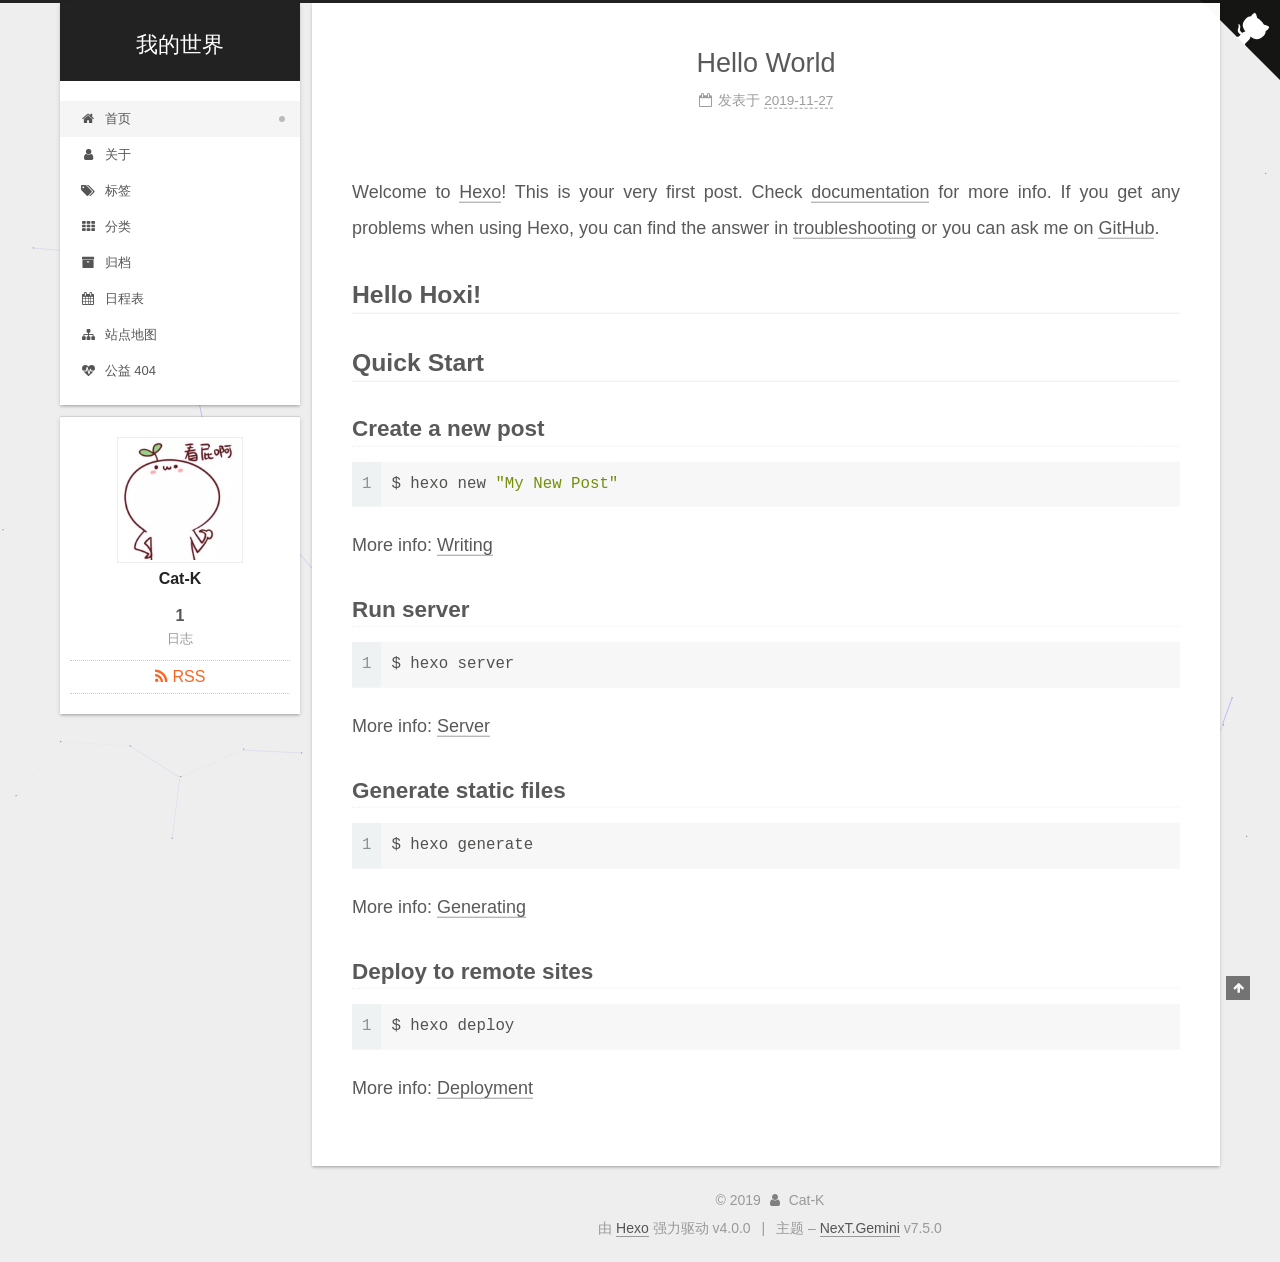
==== index.html @ 7e5abd0a "Site updated: 2019-11-27 18:29:05" ====
<!DOCTYPE html>
<html lang="zh-CN">
<head>
  <meta charset="UTF-8">
<meta name="viewport" content="width=device-width, initial-scale=1, maximum-scale=2">
<meta name="theme-color" content="#222">
<meta name="generator" content="Hexo 4.0.0">
  <link rel="apple-touch-icon" sizes="180x180" href="/images/apple-touch-icon-next.png">
  <link rel="icon" type="image/png" sizes="32x32" href="/images/favicon-32x32-next.png">
  <link rel="icon" type="image/png" sizes="16x16" href="/images/favicon-16x16-next.png">
  <link rel="mask-icon" href="/images/logo.svg" color="#222">
  <link rel="alternate" href="/atom.xml" title="我的世界" type="application/atom+xml">

<link rel="stylesheet" href="/css/main.css">


<link rel="stylesheet" href="/lib/font-awesome/css/font-awesome.min.css">


<script id="hexo-configurations">
  var NexT = window.NexT || {};
  var CONFIG = {
    root: '/',
    scheme: 'Gemini',
    version: '7.5.0',
    exturl: false,
    sidebar: {"position":"left","display":"post","offset":12,"onmobile":false},
    copycode: {"enable":false,"show_result":false,"style":null},
    back2top: {"enable":true,"sidebar":false,"scrollpercent":false},
    bookmark: {"enable":false,"color":"#222","save":"auto"},
    fancybox: false,
    mediumzoom: false,
    lazyload: false,
    pangu: false,
    algolia: {
      appID: '',
      apiKey: '',
      indexName: '',
      hits: {"per_page":10},
      labels: {"input_placeholder":"Search for Posts","hits_empty":"We didn't find any results for the search: ${query}","hits_stats":"${hits} results found in ${time} ms"}
    },
    localsearch: {"enable":false,"trigger":"auto","top_n_per_article":1,"unescape":false,"preload":false},
    path: '',
    motion: {"enable":true,"async":false,"transition":{"post_block":"fadeIn","post_header":"slideDownIn","post_body":"slideDownIn","coll_header":"slideLeftIn","sidebar":"slideUpIn"}},
    translation: {
      copy_button: '复制',
      copy_success: '复制成功',
      copy_failure: '复制失败'
    },
    sidebarPadding: 40
  };
</script>

  <meta property="og:type" content="website">
<meta property="og:title" content="我的世界">
<meta property="og:url" content="https:&#x2F;&#x2F;cat-k.github.io&#x2F;index.html">
<meta property="og:site_name" content="我的世界">
<meta property="og:locale" content="zh-CN">
<meta name="twitter:card" content="summary">

<link rel="canonical" href="https://cat-k.github.io/">


<script id="page-configurations">
  // https://hexo.io/docs/variables.html
  CONFIG.page = {
    sidebar: "",
    isHome: true,
    isPost: false,
    isPage: false,
    isArchive: false
  };
</script>

  <title>我的世界</title>
  






  <noscript>
  <style>
  .use-motion .brand,
  .use-motion .menu-item,
  .sidebar-inner,
  .use-motion .post-block,
  .use-motion .pagination,
  .use-motion .comments,
  .use-motion .post-header,
  .use-motion .post-body,
  .use-motion .collection-header { opacity: initial; }

  .use-motion .site-title,
  .use-motion .site-subtitle {
    opacity: initial;
    top: initial;
  }

  .use-motion .logo-line-before i { left: initial; }
  .use-motion .logo-line-after i { right: initial; }
  </style>
</noscript>

</head>

<body itemscope itemtype="http://schema.org/WebPage">
  <script type="text/javascript" src="/js/click.js"></script>
  <div class="container use-motion">
    <div class="headband"></div>
<a href="https://cat-k.github.io" class="github-corner" aria-label="View source on GitHub"><svg width="80" height="80" viewBox="0 0 250 250" style="fill:#151513; color:#fff; position: absolute; top: 0; border: 0; right: 0;" aria-hidden="true"><path d="M0,0 L115,115 L130,115 L142,142 L250,250 L250,0 Z"></path><path d="M128.3,109.0 C113.8,99.7 119.0,89.6 119.0,89.6 C122.0,82.7 120.5,78.6 120.5,78.6 C119.2,72.0 123.4,76.3 123.4,76.3 C127.3,80.9 125.5,87.3 125.5,87.3 C122.9,97.6 130.6,101.9 134.4,103.2" fill="currentColor" style="transform-origin: 130px 106px;" class="octo-arm"></path><path d="M115.0,115.0 C114.9,115.1 118.7,116.5 119.8,115.4 L133.7,101.6 C136.9,99.2 139.9,98.4 142.2,98.6 C133.8,88.0 127.5,74.4 143.8,58.0 C148.5,53.4 154.0,51.2 159.7,51.0 C160.3,49.4 163.2,43.6 171.4,40.1 C171.4,40.1 176.1,42.5 178.8,56.2 C183.1,58.6 187.2,61.8 190.9,65.4 C194.5,69.0 197.7,73.2 200.1,77.6 C213.8,80.2 216.3,84.9 216.3,84.9 C212.7,93.1 206.9,96.0 205.4,96.6 C205.1,102.4 203.0,107.8 198.3,112.5 C181.9,128.9 168.3,122.5 157.7,114.1 C157.9,116.9 156.7,120.9 152.7,124.9 L141.0,136.5 C139.8,137.7 141.6,141.9 141.8,141.8 Z" fill="currentColor" class="octo-body"></path></svg></a><style>.github-corner:hover .octo-arm{animation:octocat-wave 560ms ease-in-out}@keyframes octocat-wave{0%,100%{transform:rotate(0)}20%,60%{transform:rotate(-25deg)}40%,80%{transform:rotate(10deg)}}@media (max-width:500px){.github-corner:hover .octo-arm{animation:none}.github-corner .octo-arm{animation:octocat-wave 560ms ease-in-out}}</style>
    <header class="header" itemscope itemtype="http://schema.org/WPHeader">
      <div class="header-inner"><div class="site-brand-container">
  <div class="site-meta">

    <div>
      <a href="/" class="brand" rel="start">
        <span class="logo-line-before"><i></i></span>
        <span class="site-title">我的世界</span>
        <span class="logo-line-after"><i></i></span>
      </a>
    </div>
  </div>

  <div class="site-nav-toggle">
    <div class="toggle" aria-label="切换导航栏">
      <span class="toggle-line toggle-line-first"></span>
      <span class="toggle-line toggle-line-middle"></span>
      <span class="toggle-line toggle-line-last"></span>
    </div>
  </div>
</div>


<nav class="site-nav">
  
  <ul id="menu" class="menu">
        <li class="menu-item menu-item-home">

    <a href="/" rel="section"><i class="fa fa-fw fa-home"></i>首页</a>

  </li>
        <li class="menu-item menu-item-about">

    <a href="/about/" rel="section"><i class="fa fa-fw fa-user"></i>关于</a>

  </li>
        <li class="menu-item menu-item-tags">

    <a href="/tags/" rel="section"><i class="fa fa-fw fa-tags"></i>标签</a>

  </li>
        <li class="menu-item menu-item-categories">

    <a href="/categories/" rel="section"><i class="fa fa-fw fa-th"></i>分类</a>

  </li>
        <li class="menu-item menu-item-archives">

    <a href="/archives/" rel="section"><i class="fa fa-fw fa-archive"></i>归档</a>

  </li>
        <li class="menu-item menu-item-schedule">

    <a href="/schedule/" rel="section"><i class="fa fa-fw fa-calendar"></i>日程表</a>

  </li>
        <li class="menu-item menu-item-sitemap">

    <a href="/sitemap.xml" rel="section"><i class="fa fa-fw fa-sitemap"></i>站点地图</a>

  </li>
        <li class="menu-item menu-item-commonweal">

    <a href="/404/" rel="section"><i class="fa fa-fw fa-heartbeat"></i>公益 404</a>

  </li>
  </ul>

</nav>
</div>
    </header>

    
  <div class="back-to-top">
    <i class="fa fa-arrow-up"></i>
    <span>0%</span>
  </div>


    <main class="main">
      <div class="main-inner">
        <div class="content-wrap">
          

          <div class="content">
            

  <div class="posts-expand">
        
  
  
  <article itemscope itemtype="http://schema.org/Article" class="post-block home" lang="zh-CN">
    <link itemprop="mainEntityOfPage" href="https://Cat-K.github.io/2019/11/27/hello-world/">

    <span hidden itemprop="author" itemscope itemtype="http://schema.org/Person">
      <meta itemprop="image" content="/images/timg.jpg">
      <meta itemprop="name" content="Cat-K">
      <meta itemprop="description" content="">
    </span>

    <span hidden itemprop="publisher" itemscope itemtype="http://schema.org/Organization">
      <meta itemprop="name" content="我的世界">
    </span>
      <header class="post-header">
        <h1 class="post-title" itemprop="name headline">
          
            <a href="/2019/11/27/hello-world/" class="post-title-link" itemprop="url">Hello World</a>
        </h1>

        <div class="post-meta">
            <span class="post-meta-item">
              <span class="post-meta-item-icon">
                <i class="fa fa-calendar-o"></i>
              </span>
              <span class="post-meta-item-text">发表于</span>
              

              <time title="创建时间：2019-11-27 14:32:48 / 修改时间：17:05:15" itemprop="dateCreated datePublished" datetime="2019-11-27T14:32:48+08:00">2019-11-27</time>
            </span>

          

        </div>
      </header>

    
    
    
    <div class="post-body" itemprop="articleBody">

      
          <p>Welcome to <a href="https://hexo.io/" target="_blank" rel="noopener">Hexo</a>! This is your very first post. Check <a href="https://hexo.io/docs/" target="_blank" rel="noopener">documentation</a> for more info. If you get any problems when using Hexo, you can find the answer in <a href="https://hexo.io/docs/troubleshooting.html" target="_blank" rel="noopener">troubleshooting</a> or you can ask me on <a href="https://github.com/hexojs/hexo/issues" target="_blank" rel="noopener">GitHub</a>.</p>
<h2 id="Hello-Hoxi"><a href="#Hello-Hoxi" class="headerlink" title="Hello Hoxi!"></a>Hello Hoxi!</h2><h2 id="Quick-Start"><a href="#Quick-Start" class="headerlink" title="Quick Start"></a>Quick Start</h2><h3 id="Create-a-new-post"><a href="#Create-a-new-post" class="headerlink" title="Create a new post"></a>Create a new post</h3><figure class="highlight bash"><table><tr><td class="gutter"><pre><span class="line">1</span><br></pre></td><td class="code"><pre><span class="line">$ hexo new <span class="string">"My New Post"</span></span><br></pre></td></tr></table></figure>

<p>More info: <a href="https://hexo.io/docs/writing.html" target="_blank" rel="noopener">Writing</a></p>
<h3 id="Run-server"><a href="#Run-server" class="headerlink" title="Run server"></a>Run server</h3><figure class="highlight bash"><table><tr><td class="gutter"><pre><span class="line">1</span><br></pre></td><td class="code"><pre><span class="line">$ hexo server</span><br></pre></td></tr></table></figure>

<p>More info: <a href="https://hexo.io/docs/server.html" target="_blank" rel="noopener">Server</a></p>
<h3 id="Generate-static-files"><a href="#Generate-static-files" class="headerlink" title="Generate static files"></a>Generate static files</h3><figure class="highlight bash"><table><tr><td class="gutter"><pre><span class="line">1</span><br></pre></td><td class="code"><pre><span class="line">$ hexo generate</span><br></pre></td></tr></table></figure>

<p>More info: <a href="https://hexo.io/docs/generating.html" target="_blank" rel="noopener">Generating</a></p>
<h3 id="Deploy-to-remote-sites"><a href="#Deploy-to-remote-sites" class="headerlink" title="Deploy to remote sites"></a>Deploy to remote sites</h3><figure class="highlight bash"><table><tr><td class="gutter"><pre><span class="line">1</span><br></pre></td><td class="code"><pre><span class="line">$ hexo deploy</span><br></pre></td></tr></table></figure>

<p>More info: <a href="https://hexo.io/docs/one-command-deployment.html" target="_blank" rel="noopener">Deployment</a></p>

      
    </div>

    
    
    
      <footer class="post-footer">
        <div class="post-eof"></div>
      </footer>
  </article>
  
  
  

  </div>

  



          </div>
          

        </div>
          
  
  <div class="toggle sidebar-toggle">
    <span class="toggle-line toggle-line-first"></span>
    <span class="toggle-line toggle-line-middle"></span>
    <span class="toggle-line toggle-line-last"></span>
  </div>

  <aside class="sidebar">
    <div class="sidebar-inner">

      <ul class="sidebar-nav motion-element">
        <li class="sidebar-nav-toc">
          文章目录
        </li>
        <li class="sidebar-nav-overview">
          站点概览
        </li>
      </ul>

      <!--noindex-->
      <div class="post-toc-wrap sidebar-panel">
      </div>
      <!--/noindex-->

      <div class="site-overview-wrap sidebar-panel">
        <div class="site-author motion-element" itemprop="author" itemscope itemtype="http://schema.org/Person">
  <img class="site-author-image" itemprop="image" alt="Cat-K"
    src="/images/timg.jpg">
  <p class="site-author-name" itemprop="name">Cat-K</p>
  <div class="site-description" itemprop="description"></div>
</div>
<div class="site-state-wrap motion-element">
  <nav class="site-state">
      <div class="site-state-item site-state-posts">
          <a href="/archives/">
        
          <span class="site-state-item-count">1</span>
          <span class="site-state-item-name">日志</span>
        </a>
      </div>
  </nav>
</div>
  <div class="feed-link motion-element">
    <a href="/atom.xml" rel="alternate">
      <i class="fa fa-rss"></i>RSS
    </a>
  </div>



      </div>

    </div>
  </aside>
  <div id="sidebar-dimmer"></div>


      </div>
    </main>

    <footer class="footer">
      <div class="footer-inner">
        

<div class="copyright">
  
  &copy; 
  <span itemprop="copyrightYear">2019</span>
  <span class="with-love">
    <i class="fa fa-user"></i>
  </span>
  <span class="author" itemprop="copyrightHolder">Cat-K</span>
</div>
  <div class="powered-by">由 <a href="https://hexo.io/" class="theme-link" rel="noopener" target="_blank">Hexo</a> 强力驱动 v4.0.0
  </div>
  <span class="post-meta-divider">|</span>
  <div class="theme-info">主题 – <a href="https://theme-next.org/" class="theme-link" rel="noopener" target="_blank">NexT.Gemini</a> v7.5.0
  </div>

        












        
      </div>
    </footer>
  </div>

  
  
  <script color='0,0,255' opacity='0.5' zIndex='-1' count='99' src="/lib/canvas-nest/canvas-nest.min.js"></script>
  <script src="/lib/anime.min.js"></script>
  <script src="/lib/velocity/velocity.min.js"></script>
  <script src="/lib/velocity/velocity.ui.min.js"></script>
<script src="/js/utils.js"></script><script src="/js/motion.js"></script>
<script src="/js/schemes/pisces.js"></script>
<script src="/js/next-boot.js"></script>



  
















  

  

</body>
</html>
---- css/main.css ----
html {
  line-height: 1.15; /* 1 */
  -webkit-text-size-adjust: 100%; /* 2 */
}
body {
  margin: 0;
}
main {
  display: block;
}
h1 {
  font-size: 2em;
  margin: 0.67em 0;
}
hr {
  box-sizing: content-box; /* 1 */
  height: 0; /* 1 */
  overflow: visible; /* 2 */
}
pre {
  font-family: monospace, monospace; /* 1 */
  font-size: 1em; /* 2 */
}
a {
  background: transparent;
}
abbr[title] {
  border-bottom: none; /* 1 */
  text-decoration: underline; /* 2 */
  text-decoration: underline dotted; /* 2 */
}
b,
strong {
  font-weight: bolder;
}
code,
kbd,
samp {
  font-family: monospace, monospace; /* 1 */
  font-size: 1em; /* 2 */
}
small {
  font-size: 80%;
}
sub,
sup {
  font-size: 75%;
  line-height: 0;
  position: relative;
  vertical-align: baseline;
}
sub {
  bottom: -0.25em;
}
sup {
  top: -0.5em;
}
img {
  border-style: none;
}
button,
input,
optgroup,
select,
textarea {
  font-family: inherit; /* 1 */
  font-size: 100%; /* 1 */
  line-height: 1.15; /* 1 */
  margin: 0; /* 2 */
}
button,
input {
/* 1 */
  overflow: visible;
}
button,
select {
/* 1 */
  text-transform: none;
}
button,
[type='button'],
[type='reset'],
[type='submit'] {
  -webkit-appearance: button;
}
button::-moz-focus-inner,
[type='button']::-moz-focus-inner,
[type='reset']::-moz-focus-inner,
[type='submit']::-moz-focus-inner {
  border-style: none;
  padding: 0;
}
button:-moz-focusring,
[type='button']:-moz-focusring,
[type='reset']:-moz-focusring,
[type='submit']:-moz-focusring {
  outline: 1px dotted ButtonText;
}
fieldset {
  padding: 0.35em 0.75em 0.625em;
}
legend {
  box-sizing: border-box; /* 1 */
  color: inherit; /* 2 */
  display: table; /* 1 */
  max-width: 100%; /* 1 */
  padding: 0; /* 3 */
  white-space: normal; /* 1 */
}
progress {
  vertical-align: baseline;
}
textarea {
  overflow: auto;
}
[type='checkbox'],
[type='radio'] {
  box-sizing: border-box; /* 1 */
  padding: 0; /* 2 */
}
[type='number']::-webkit-inner-spin-button,
[type='number']::-webkit-outer-spin-button {
  height: auto;
}
[type='search'] {
  outline-offset: -2px; /* 2 */
  -webkit-appearance: textfield; /* 1 */
}
[type='search']::-webkit-search-decoration {
  -webkit-appearance: none;
}
::-webkit-file-upload-button {
  font: inherit; /* 2 */
  -webkit-appearance: button; /* 1 */
}
details {
  display: block;
}
summary {
  display: list-item;
}
template {
  display: none;
}
[hidden] {
  display: none;
}
::selection {
  background: #262a30;
  color: #fff;
}
html,
body {
  height: 100%;
}
body {
  background: #eee;
  color: #555;
  font-family: 'Lato', "PingFang SC", "Microsoft YaHei", sans-serif;
  font-size: 1em;
  line-height: 2;
}
@media (max-width: 991px) {
  body {
    padding-left: 0 !important;
    padding-right: 0 !important;
  }
}
h1,
h2,
h3,
h4,
h5,
h6 {
  font-family: 'Lato', "PingFang SC", "Microsoft YaHei", sans-serif;
  font-weight: bold;
  line-height: 1.5;
  margin: 20px 0 15px;
  padding: 0;
}
h1 {
  font-size: 1.5em;
}
h2 {
  font-size: 1.375em;
}
h3 {
  font-size: 1.25em;
}
h4 {
  font-size: 1.125em;
}
h5 {
  font-size: 1em;
}
h6 {
  font-size: 0.875em;
}
p {
  margin: 0 0 20px 0;
}
a,
span.exturl {
  overflow-wrap: break-word;
  word-wrap: break-word;
  border-bottom: 1px solid #999;
  color: #555;
  outline: 0;
  text-decoration: none;
  cursor: pointer;
}
a:hover,
span.exturl:hover {
  border-bottom-color: #222;
  color: #222;
}
iframe,
img,
video {
  display: block;
  margin-left: auto;
  margin-right: auto;
  max-width: 100%;
}
hr {
  background-color: #ddd;
  background-image: repeating-linear-gradient(-45deg, #fff, #fff 4px, transparent 4px, transparent 8px);
  border: 0;
  height: 3px;
  margin: 40px 0;
}
blockquote {
  border-left: 4px solid #ddd;
  color: #666;
  margin: 0;
  padding: 0 15px;
}
blockquote cite::before {
  content: '-';
  padding: 0 5px;
}
dt {
  font-weight: 700;
}
dd {
  margin: 0;
  padding: 0;
}
kbd {
  background-color: #f5f5f5;
  background-image: linear-gradient(#eee, #fff, #eee);
  border: 1px solid #ccc;
  border-radius: 0.2em;
  box-shadow: 0.1em 0.1em 0.2em rgba(0,0,0,0.1);
  font-family: inherit;
  padding: 0.1em 0.3em;
  white-space: nowrap;
}
.table-container {
  -webkit-overflow-scrolling: touch;
  overflow: auto;
}
table {
  border-collapse: collapse;
  border-spacing: 0;
  font-size: 0.875em;
  margin: 0 0 20px 0;
  width: 100%;
}
table > tbody > tr:nth-of-type(odd) {
  background: #f9f9f9;
}
table > tbody > tr:hover {
  background: #f5f5f5;
}
caption,
th,
td {
  font-weight: normal;
  padding: 8px;
  text-align: left;
  vertical-align: middle;
}
th,
td {
  border: 1px solid #ddd;
  border-bottom: 3px solid #ddd;
}
th {
  font-weight: 700;
  padding-bottom: 10px;
}
td {
  border-bottom-width: 1px;
}
.btn {
  background: #fff;
  border: 2px solid #555;
  border-radius: 2px;
  color: #555;
  display: inline-block;
  font-size: 0.875em;
  line-height: 2;
  padding: 0 20px;
  text-decoration: none;
  transition-property: background-color;
  transition-delay: 0s;
  transition-duration: 0.2s;
  transition-timing-function: ease-in-out;
}
.btn:hover {
  background: #222;
  border-color: #222;
  color: #fff;
}
.btn + .btn {
  margin: 0 0 8px 8px;
}
.btn .fa-fw {
  text-align: left;
  width: 1.285714285714286em;
}
.toggle {
  line-height: 0;
}
.toggle .toggle-line {
  background: #fff;
  display: inline-block;
  height: 2px;
  left: 0;
  position: relative;
  top: 0;
  transition: all 0.4s;
  vertical-align: top;
  width: 100%;
}
.toggle .toggle-line:not(:first-child) {
  margin-top: 3px;
}
.toggle.toggle-arrow .toggle-line-first {
  left: 50%;
  top: 2px;
  transform: rotate(45deg);
  width: 50%;
}
.toggle.toggle-arrow .toggle-line-middle {
  left: 2px;
  width: 90%;
}
.toggle.toggle-arrow .toggle-line-last {
  left: 50%;
  top: -2px;
  transform: rotate(-45deg);
  width: 50%;
}
.toggle.toggle-close .toggle-line-first {
  transform: rotate(-45deg);
  top: 5px;
}
.toggle.toggle-close .toggle-line-middle {
  opacity: 0;
}
.toggle.toggle-close .toggle-line-last {
  transform: rotate(45deg);
  top: -5px;
}
pre,
.highlight {
  background: #f7f7f7;
  color: #4d4d4c;
  line-height: 1.6;
  margin: 0 auto 20px;
}
pre,
code {
  font-family: consolas, Menlo, monospace, "PingFang SC", "Microsoft YaHei";
}
code {
  background: #eee;
  border-radius: 3px;
  color: #555;
  padding: 2px 4px;
  overflow-wrap: break-word;
  word-wrap: break-word;
}
pre {
  overflow: auto;
  padding: 10px;
}
pre code {
  background: none;
  color: #4d4d4c;
  font-size: 0.875em;
  padding: 0;
  text-shadow: none;
}
.highlight *::selection {
  background: #d6d6d6;
}
.highlight pre {
  border: 0;
  margin: 0;
  padding: 10px 0;
}
.highlight table {
  border: 0;
  margin: 0;
  width: auto;
}
.highlight td {
  border: 0;
  padding: 0;
}
.highlight figcaption {
  background: #eee;
  color: #4d4d4c;
  line-height: 1em;
  margin: 0;
  padding: 0.5em;
}
.highlight figcaption::before,
.highlight figcaption::after {
  content: ' ';
  display: table;
}
.highlight figcaption::after {
  clear: both;
}
.highlight figcaption a {
  color: #4d4d4c;
  float: right;
}
.highlight figcaption a:hover {
  border-bottom-color: #4d4d4c;
}
.highlight .gutter pre {
  background: #eff2f3;
  color: #869194;
  padding-left: 10px;
  padding-right: 10px;
  text-align: right;
}
.highlight .code pre {
  background: #f7f7f7;
  padding-left: 10px;
  width: 100%;
}
.gutter {
  -moz-user-select: none;
  -ms-user-select: none;
  -webkit-user-select: none;
  user-select: none;
}
.gist table {
  width: auto;
}
.gist table td {
  border: 0;
}
pre .deletion {
  background: #fdd;
}
pre .addition {
  background: #dfd;
}
pre .meta {
  color: #eab700;
  -moz-user-select: none;
  -ms-user-select: none;
  -webkit-user-select: none;
  user-select: none;
}
pre .comment {
  color: #8e908c;
}
pre .variable,
pre .attribute,
pre .tag,
pre .name,
pre .regexp,
pre .ruby .constant,
pre .xml .tag .title,
pre .xml .pi,
pre .xml .doctype,
pre .html .doctype,
pre .css .id,
pre .css .class,
pre .css .pseudo {
  color: #c82829;
}
pre .number,
pre .preprocessor,
pre .built_in,
pre .builtin-name,
pre .literal,
pre .params,
pre .constant,
pre .command {
  color: #f5871f;
}
pre .ruby .class .title,
pre .css .rules .attribute,
pre .string,
pre .symbol,
pre .value,
pre .inheritance,
pre .header,
pre .ruby .symbol,
pre .xml .cdata,
pre .special,
pre .formula {
  color: #718c00;
}
pre .title,
pre .css .hexcolor {
  color: #3e999f;
}
pre .function,
pre .python .decorator,
pre .python .title,
pre .ruby .function .title,
pre .ruby .title .keyword,
pre .perl .sub,
pre .javascript .title,
pre .coffeescript .title {
  color: #4271ae;
}
pre .keyword,
pre .javascript .function {
  color: #8959a8;
}
.blockquote-center {
  border-left: none;
  margin: 40px 0;
  padding: 0;
  position: relative;
  text-align: center;
}
.blockquote-center::before,
.blockquote-center::after {
  background-repeat: no-repeat;
  background-size: 22px 22px;
  content: ' ';
  display: block;
  height: 24px;
  opacity: 0.2;
  position: absolute;
  width: 100%;
}
.blockquote-center::before {
  background-image: url("../images/quote-l.svg");
  background-position: 0 -6px;
  border-top: 1px solid #ccc;
  top: -20px;
}
.blockquote-center::after {
  background-image: url("../images/quote-r.svg");
  background-position: 100% 8px;
  border-bottom: 1px solid #ccc;
  bottom: -20px;
}
.blockquote-center p,
.blockquote-center div {
  text-align: center;
}
.post-body .group-picture img {
  border: 0;
  margin: 0 auto;
  padding: 0 3px;
}
.post-body .group-picture-row {
  margin-bottom: 6px;
  overflow: hidden;
}
.post-body .group-picture-column {
  float: left;
  margin-bottom: 10px;
}
.post-body .label {
  display: inline;
  padding: 0 2px;
}
.post-body .label.default {
  background: #f0f0f0;
}
.post-body .label.primary {
  background: #efe6f7;
}
.post-body .label.info {
  background: #e5f2f8;
}
.post-body .label.success {
  background: #e7f4e9;
}
.post-body .label.warning {
  background: #fcf6e1;
}
.post-body .label.danger {
  background: #fae8eb;
}
.post-body .tabs {
  margin-bottom: 20px;
}
.post-body .tabs,
.tabs-comment {
  display: block;
  padding-top: 10px;
  position: relative;
}
.post-body .tabs ul.nav-tabs,
.tabs-comment ul.nav-tabs {
  display: flex;
  flex-wrap: wrap;
  margin: 0;
  margin-bottom: -1px;
  padding: 0;
}
@media (max-width: 413px) {
  .post-body .tabs ul.nav-tabs,
  .tabs-comment ul.nav-tabs {
    display: block;
    margin-bottom: 5px;
  }
}
.post-body .tabs ul.nav-tabs li.tab,
.tabs-comment ul.nav-tabs li.tab {
  background: #fff;
  border-bottom: 1px solid #ddd;
  border-left: 1px solid transparent;
  border-right: 1px solid transparent;
  border-top: 3px solid transparent;
  flex-grow: 1;
  list-style-type: none;
}
@media (max-width: 413px) {
  .post-body .tabs ul.nav-tabs li.tab,
  .tabs-comment ul.nav-tabs li.tab {
    border-bottom: 1px solid transparent;
    border-left: 3px solid transparent;
    border-right: 1px solid transparent;
    border-top: 1px solid transparent;
  }
}
.post-body .tabs ul.nav-tabs li.tab a,
.tabs-comment ul.nav-tabs li.tab a {
  border-bottom: initial;
  display: block;
  line-height: 1.8em;
  outline: 0;
  padding: 0.25em 0.75em;
  text-align: center;
  transition-delay: 0s;
  transition-duration: 0.2s;
  transition-timing-function: ease-out;
}
.post-body .tabs ul.nav-tabs li.tab a i,
.tabs-comment ul.nav-tabs li.tab a i {
  width: 1.285714285714286em;
}
.post-body .tabs ul.nav-tabs li.tab.active,
.tabs-comment ul.nav-tabs li.tab.active {
  border-bottom: 1px solid transparent;
  border-left: 1px solid #ddd;
  border-right: 1px solid #ddd;
  border-top: 3px solid #fc6423;
}
@media (max-width: 413px) {
  .post-body .tabs ul.nav-tabs li.tab.active,
  .tabs-comment ul.nav-tabs li.tab.active {
    border-bottom: 1px solid #ddd;
    border-left: 3px solid #fc6423;
    border-right: 1px solid #ddd;
    border-top: 1px solid #ddd;
  }
}
.post-body .tabs ul.nav-tabs li.tab.active a,
.tabs-comment ul.nav-tabs li.tab.active a {
  color: #555;
  cursor: default;
}
.post-body .tabs .tab-content .tab-pane,
.tabs-comment .tab-content .tab-pane {
  border: 1px solid #ddd;
  padding: 20px 20px 0 20px;
}
.post-body .tabs .tab-content .tab-pane:not(.active),
.tabs-comment .tab-content .tab-pane:not(.active) {
  display: none;
}
.post-body .tabs .tab-content .tab-pane.active,
.tabs-comment .tab-content .tab-pane.active {
  display: block;
}
.post-body .note {
  margin-bottom: 20px;
  padding: 15px;
  position: relative;
  border: 1px solid #eee;
  border-left-width: 5px;
  border-radius: 3px;
}
.post-body .note h2,
.post-body .note h3,
.post-body .note h4,
.post-body .note h5,
.post-body .note h6 {
  margin-top: 0;
  border-bottom: initial;
  margin-bottom: 0;
  padding-top: 0;
}
.post-body .note p:first-child,
.post-body .note ul:first-child,
.post-body .note ol:first-child,
.post-body .note table:first-child,
.post-body .note pre:first-child,
.post-body .note blockquote:first-child,
.post-body .note img:first-child {
  margin-top: 0;
}
.post-body .note p:last-child,
.post-body .note ul:last-child,
.post-body .note ol:last-child,
.post-body .note table:last-child,
.post-body .note pre:last-child,
.post-body .note blockquote:last-child,
.post-body .note img:last-child {
  margin-bottom: 0;
}
.post-body .note.default {
  border-left-color: #777;
}
.post-body .note.default h2,
.post-body .note.default h3,
.post-body .note.default h4,
.post-body .note.default h5,
.post-body .note.default h6 {
  color: #777;
}
.post-body .note.primary {
  border-left-color: #6f42c1;
}
.post-body .note.primary h2,
.post-body .note.primary h3,
.post-body .note.primary h4,
.post-body .note.primary h5,
.post-body .note.primary h6 {
  color: #6f42c1;
}
.post-body .note.info {
  border-left-color: #428bca;
}
.post-body .note.info h2,
.post-body .note.info h3,
.post-body .note.info h4,
.post-body .note.info h5,
.post-body .note.info h6 {
  color: #428bca;
}
.post-body .note.success {
  border-left-color: #5cb85c;
}
.post-body .note.success h2,
.post-body .note.success h3,
.post-body .note.success h4,
.post-body .note.success h5,
.post-body .note.success h6 {
  color: #5cb85c;
}
.post-body .note.warning {
  border-left-color: #f0ad4e;
}
.post-body .note.warning h2,
.post-body .note.warning h3,
.post-body .note.warning h4,
.post-body .note.warning h5,
.post-body .note.warning h6 {
  color: #f0ad4e;
}
.post-body .note.danger {
  border-left-color: #d9534f;
}
.post-body .note.danger h2,
.post-body .note.danger h3,
.post-body .note.danger h4,
.post-body .note.danger h5,
.post-body .note.danger h6 {
  color: #d9534f;
}
.pagination .prev,
.pagination .next,
.pagination .page-number,
.pagination .space {
  display: inline-block;
  margin: 0 10px;
  padding: 0 11px;
  position: relative;
  top: -1px;
}
@media (max-width: 767px) {
  .pagination .prev,
  .pagination .next,
  .pagination .page-number,
  .pagination .space {
    margin: 0 5px;
  }
}
.pagination {
  border-top: 1px solid #eee;
  margin: 120px 0 0;
  text-align: center;
}
.pagination .prev,
.pagination .next,
.pagination .page-number {
  border-bottom: 0;
  border-top: 1px solid #eee;
  transition-property: border-color;
  transition-delay: 0s;
  transition-duration: 0.2s;
  transition-timing-function: ease-in-out;
}
.pagination .prev:hover,
.pagination .next:hover,
.pagination .page-number:hover {
  border-top-color: #222;
}
.pagination .space {
  margin: 0;
  padding: 0;
}
.pagination .prev {
  margin-left: 0;
}
.pagination .next {
  margin-right: 0;
}
.pagination .page-number.current {
  background: #ccc;
  border-top-color: #ccc;
  color: #fff;
}
@media (max-width: 767px) {
  .pagination {
    border-top: none;
  }
  .pagination .prev,
  .pagination .next,
  .pagination .page-number {
    border-bottom: 1px solid #eee;
    border-top: 0;
    margin-bottom: 10px;
    padding: 0 10px;
  }
  .pagination .prev:hover,
  .pagination .next:hover,
  .pagination .page-number:hover {
    border-bottom-color: #222;
  }
}
.comments {
  margin: 60px 20px 0;
  overflow: hidden;
}
.comment-button-group {
  display: flex;
  flex-wrap: wrap-reverse;
  justify-content: center;
  margin: 1em 0;
}
.comment-button-group .comment-button {
  margin: 0.1em 0.2em;
}
.comment-button-group .comment-button.active {
  background: #222;
  border-color: #222;
  color: #fff;
}
.comment-position {
  display: none;
}
.comment-position.active {
  display: block;
}
.tabs-comment {
  background: #fff;
  margin-top: 4em;
  padding-top: 0;
}
.tabs-comment .comments {
  border: 0;
  box-shadow: none;
  margin-top: 0;
  padding-top: 0;
}
.container {
  min-height: 100%;
  position: relative;
}
.main-inner {
  margin: 0 auto;
  width: calc(100% - 20px);
}
@media (min-width: 1200px) {
  .main-inner {
    width: 1160px;
  }
}
@media (min-width: 1600px) {
  .main-inner {
    width: 73%;
  }
}
.header {
  background: transparent;
}
.header-inner {
  margin: 0 auto;
  position: relative;
  width: calc(100% - 20px);
}
@media (min-width: 1200px) {
  .header-inner {
    width: 1160px;
  }
}
@media (min-width: 1600px) {
  .header-inner {
    width: 73%;
  }
}
.headband {
  background: #222;
  height: 3px;
}
.site-meta {
  margin: 0;
  text-align: center;
}
@media (max-width: 767px) {
  .site-meta {
    text-align: center;
  }
}
.brand {
  background: #222;
  border-bottom: none;
  color: #fff;
  display: inline-block;
  line-height: 1.375em;
  padding: 0 40px;
  position: relative;
}
.brand:hover {
  color: #fff;
}
.site-title {
  display: inline-block;
  font-family: 'Lato', "PingFang SC", "Microsoft YaHei", sans-serif;
  font-size: 1.375em;
  font-weight: normal;
  line-height: 1.5;
  vertical-align: top;
}
.site-subtitle {
  color: #ddd;
  font-size: 0.8125em;
  margin-top: 10px;
}
.use-motion .brand {
  opacity: 0;
}
.use-motion .site-title,
.use-motion .site-subtitle,
.use-motion .custom-logo-image {
  opacity: 0;
  position: relative;
  top: -10px;
}
.site-nav-toggle {
  display: none;
  left: 10px;
  position: absolute;
}
@media (max-width: 767px) {
  .site-nav-toggle {
    display: block;
  }
}
.site-nav-toggle .toggle {
  background: transparent;
  border: 0;
  margin-top: 2px;
  padding: 10px;
  width: 22px;
}
.site-nav-toggle .toggle .toggle-line {
  background: #555;
  border-radius: 1px;
}
.site-nav {
  display: block;
}
@media (max-width: 767px) {
  .site-nav {
    border-top: 1px solid #ddd;
    clear: both;
    display: none;
    margin: 0 -10px;
    padding: 0 10px;
  }
}
.site-nav.site-nav-on {
  display: block;
}
.menu {
  margin-top: 20px;
  padding-left: 0;
  text-align: center;
}
.menu-item {
  display: inline-block;
  list-style: none;
  margin: 0 10px;
}
@media (max-width: 767px) {
  .menu-item {
    margin-top: 10px;
  }
}
.menu-item a,
.menu-item span.exturl {
  border-bottom: 0;
  display: block;
  font-size: 0.8125em;
  transition-property: border-color;
  transition-delay: 0s;
  transition-duration: 0.2s;
  transition-timing-function: ease-in-out;
}
@media (hover: none) {
  .menu-item a:hover,
  .menu-item span.exturl:hover {
    border-bottom-color: transparent !important;
  }
}
.menu-item .fa {
  margin-right: 8px;
}
.menu-item .badge {
  display: inline-block;
  font-weight: 700;
  line-height: 1;
  margin-left: 0.35em;
  margin-top: 0.35em;
  text-align: center;
  white-space: nowrap;
}
@media (max-width: 767px) {
  .menu-item .badge {
    float: right;
    margin-left: 0;
  }
}
.use-motion .menu-item {
  opacity: 0;
}
.sidebar {
  background: #222;
  bottom: 0;
  box-shadow: inset 0 2px 6px #000;
  position: fixed;
  top: 0;
  z-index: 1200;
}
.sidebar a,
.sidebar span.exturl {
  border-bottom-color: #555;
  color: #999;
}
.sidebar a:hover,
.sidebar span.exturl:hover {
  border-bottom-color: #eee;
  color: #eee;
}
@media (max-width: 991px) {
  .sidebar {
    display: none;
  }
}
.sidebar-inner {
  color: #999;
  padding: 20px 10px;
  text-align: center;
}
.site-overview-wrap {
  overflow-x: hidden;
  overflow-y: auto;
}
.cc-license {
  margin-top: 10px;
  text-align: center;
}
.cc-license .cc-opacity {
  border-bottom: none;
  opacity: 0.7;
}
.cc-license .cc-opacity:hover {
  opacity: 0.9;
}
.cc-license img {
  display: inline-block;
}
.site-author-image {
  border: 1px solid #eee;
  display: block;
  height: auto;
  margin: 0 auto;
  max-width: 120px;
  padding: 2px;
}
.site-author-name {
  color: #222;
  font-weight: 600;
  margin: 0;
  text-align: center;
}
.site-description {
  color: #999;
  font-size: 0.8125em;
  margin-top: 0;
  text-align: center;
}
.links-of-author {
  margin-top: 15px;
}
.links-of-author a,
.links-of-author span.exturl {
  border-bottom-color: #555;
  display: inline-block;
  font-size: 0.8125em;
  margin-bottom: 10px;
  margin-right: 10px;
  vertical-align: middle;
}
.links-of-author a::before,
.links-of-author span.exturl::before {
  background: #ffa31f;
  border-radius: 50%;
  content: ' ';
  display: inline-block;
  height: 4px;
  margin-right: 3px;
  vertical-align: middle;
  width: 4px;
}
.feed-link,
.chat {
  margin-top: 15px;
}
.feed-link a,
.chat a {
  border: 1px solid #fc6423;
  border-radius: 4px;
  color: #fc6423;
  display: inline-block;
  padding: 0 15px;
}
.feed-link a .fa,
.chat a .fa {
  margin-right: 5px;
}
.feed-link a:hover,
.chat a:hover {
  background: #fc6423;
  border: 1px solid #fc6423;
  color: #fff;
}
.feed-link a:hover .fa,
.chat a:hover .fa {
  color: #fff;
}
.links-of-blogroll {
  font-size: 0.8125em;
  margin-top: 10px;
}
.links-of-blogroll-title {
  font-size: 0.875em;
  font-weight: 600;
  margin-top: 0;
}
.links-of-blogroll-list {
  list-style: none;
  margin: 0;
  padding: 0;
}
.links-of-blogroll-item {
  padding: 2px 10px;
}
.links-of-blogroll-item a,
.links-of-blogroll-item span.exturl {
  box-sizing: border-box;
  display: inline-block;
  max-width: 280px;
  overflow: hidden;
  text-overflow: ellipsis;
  white-space: nowrap;
}
#sidebar-dimmer {
  display: none;
}
@media (max-width: 767px) {
  #sidebar-dimmer {
    background: #000;
    display: block;
    height: 100%;
    left: 100%;
    opacity: 0;
    position: fixed;
    top: 0;
    width: 100%;
    z-index: 1100;
  }
  .sidebar-active + #sidebar-dimmer {
    opacity: 0.7;
    transform: translateX(-100%);
    transition: opacity 0.5s;
  }
}
.sidebar-nav {
  margin: 0;
  padding-bottom: 20px;
  padding-left: 0;
}
.sidebar-nav li {
  border-bottom: 1px solid transparent;
  color: #555;
  cursor: pointer;
  display: inline-block;
  font-size: 0.875em;
}
.sidebar-nav li.sidebar-nav-overview {
  margin-left: 10px;
}
.sidebar-nav li:hover {
  color: #fc6423;
}
.sidebar-nav .sidebar-nav-active {
  border-bottom-color: #fc6423;
  color: #fc6423;
}
.sidebar-nav .sidebar-nav-active:hover {
  color: #fc6423;
}
.sidebar-panel {
  display: none;
}
.sidebar-panel-active {
  display: block;
}
.sidebar-toggle {
  background: #222;
  bottom: 45px;
  cursor: pointer;
  height: 14px;
  left: 30px;
  padding: 5px;
  position: fixed;
  width: 14px;
  z-index: 1300;
}
@media (max-width: 991px) {
  .sidebar-toggle {
    left: 20px;
    opacity: 0.8;
    display: none;
  }
}
.sidebar-toggle:hover .toggle-line {
  background: #fc6423;
}
.post-toc-wrap {
  overflow-x: hidden;
  overflow-y: auto;
}
.post-toc {
  font-size: 0.875em;
}
.post-toc ol {
  list-style: none;
  margin: 0;
  padding: 0 2px 5px 10px;
  text-align: left;
}
.post-toc ol > ol {
  padding-left: 0;
}
.post-toc ol a {
  border-bottom-color: #ccc;
  color: #666;
  transition-property: all;
  transition-delay: 0s;
  transition-duration: 0.2s;
  transition-timing-function: ease-in-out;
}
.post-toc ol a:hover {
  border-bottom-color: #000;
  color: #000;
}
.post-toc .nav-item {
  line-height: 1.8;
  overflow: hidden;
  text-overflow: ellipsis;
  white-space: nowrap;
}
.post-toc .nav .nav-child {
  display: none;
}
.post-toc .nav .active > .nav-child {
  display: block;
}
.post-toc .nav .active-current > .nav-child {
  display: block;
}
.post-toc .nav .active-current > .nav-child > .nav-item {
  display: block;
}
.post-toc .nav .active > a {
  border-bottom-color: #fc6423;
  color: #fc6423;
}
.post-toc .nav .active-current > a {
  color: #fc6423;
}
.post-toc .nav .active-current > a:hover {
  color: #fc6423;
}
.site-state {
  display: flex;
  justify-content: center;
  line-height: 1.4;
  margin-top: 10px;
  overflow: hidden;
  text-align: center;
  white-space: nowrap;
}
.site-state-item {
  padding: 0 15px;
}
.site-state-item:not(:first-child) {
  border-left: 1px solid #eee;
}
.site-state-item a {
  border-bottom: none;
}
.site-state-item-count {
  color: inherit;
  display: block;
  font-size: 1em;
  font-weight: 600;
  text-align: center;
}
.site-state-item-name {
  color: #999;
  font-size: 0.8125em;
}
.footer {
  color: #999;
  font-size: 0.875em;
  padding: 20px 0;
}
.footer.footer-fixed {
  bottom: 0;
  left: 0;
  position: absolute;
  right: 0;
}
.footer img {
  border: 0;
}
.footer-inner {
  box-sizing: border-box;
  margin: 0 auto;
  text-align: center;
  width: calc(100% - 20px);
}
@media (min-width: 1200px) {
  .footer-inner {
    width: 1160px;
  }
}
@media (min-width: 1600px) {
  .footer-inner {
    width: 73%;
  }
}
.with-love {
  color: #808080;
  display: inline-block;
  margin: 0 5px;
}
.powered-by,
.theme-info {
  display: inline-block;
}
@-moz-keyframes iconAnimate {
  0%, 100% {
    transform: scale(1);
  }
  10%, 30% {
    transform: scale(0.9);
  }
  20%, 40%, 60%, 80% {
    transform: scale(1.1);
  }
  50%, 70% {
    transform: scale(1.1);
  }
}
@-webkit-keyframes iconAnimate {
  0%, 100% {
    transform: scale(1);
  }
  10%, 30% {
    transform: scale(0.9);
  }
  20%, 40%, 60%, 80% {
    transform: scale(1.1);
  }
  50%, 70% {
    transform: scale(1.1);
  }
}
@-o-keyframes iconAnimate {
  0%, 100% {
    transform: scale(1);
  }
  10%, 30% {
    transform: scale(0.9);
  }
  20%, 40%, 60%, 80% {
    transform: scale(1.1);
  }
  50%, 70% {
    transform: scale(1.1);
  }
}
@keyframes iconAnimate {
  0%, 100% {
    transform: scale(1);
  }
  10%, 30% {
    transform: scale(0.9);
  }
  20%, 40%, 60%, 80% {
    transform: scale(1.1);
  }
  50%, 70% {
    transform: scale(1.1);
  }
}
.back-to-top {
  background: #222;
  bottom: -100px;
  box-sizing: border-box;
  color: #fff;
  cursor: pointer;
  font-size: 12px;
  left: 30px;
  opacity: 0.6;
  padding: 0 6px;
  position: fixed;
  text-align: center;
  transition-property: bottom;
  z-index: 1300;
  transition-delay: 0s;
  transition-duration: 0.2s;
  transition-timing-function: ease-in-out;
  width: 24px;
}
.back-to-top span {
  display: none;
}
.back-to-top:hover {
  color: #fc6423;
}
.back-to-top.back-to-top-on {
  bottom: 30px;
}
@media (max-width: 991px) {
  .back-to-top {
    left: 20px;
    opacity: 0.8;
  }
}
.post-body {
  overflow-wrap: break-word;
  word-wrap: break-word;
  font-family: 'Lato', "PingFang SC", "Microsoft YaHei", sans-serif;
}
@media (min-width: 1200px) {
  .post-body {
    font-size: 1.125em;
  }
}
.post-body span.exturl .fa {
  font-size: 0.875em;
  margin-left: 4px;
}
.post-body .image-caption,
.post-body .figure .caption {
  color: #999;
  font-size: 0.875em;
  font-weight: bold;
  line-height: 1;
  margin: -20px auto 15px;
  text-align: center;
}
.post-sticky-flag {
  display: inline-block;
  transform: rotate(30deg);
}
.post-button {
  margin-top: 40px;
  text-align: center;
}
.use-motion .post-block,
.use-motion .pagination,
.use-motion .comments {
  opacity: 0;
}
.use-motion .post-header {
  opacity: 0;
}
.use-motion .post-body {
  opacity: 0;
}
.use-motion .collection-header {
  opacity: 0;
}
.posts-collapse {
  margin-left: 55px;
  position: relative;
}
@media (max-width: 767px) {
  .posts-collapse {
    margin-left: 20px;
    margin-right: 20px;
  }
}
.posts-collapse .collection-title {
  font-size: 1.125em;
  position: relative;
}
.posts-collapse .collection-title::before {
  background: #999;
  border: 1px solid #fff;
  border-radius: 50%;
  content: ' ';
  height: 10px;
  left: 0;
  margin-left: -6px;
  margin-top: -4px;
  position: absolute;
  top: 50%;
  width: 10px;
}
.posts-collapse .collection-year {
  margin: 60px 0;
  position: relative;
}
.posts-collapse .collection-year::before {
  background: #bbb;
  border-radius: 50%;
  content: ' ';
  height: 8px;
  left: 0;
  margin-left: -4px;
  margin-top: -4px;
  position: absolute;
  top: 50%;
  width: 8px;
}
.posts-collapse .collection-header {
  display: inline-block;
  margin: 0 0 0 20px;
}
.posts-collapse .collection-header small {
  color: #bbb;
  margin-left: 5px;
}
.posts-collapse .post-header {
  border-bottom: 1px dashed #ccc;
  margin: 30px 0;
  padding-left: 15px;
  position: relative;
  transition-property: border;
  transition-delay: 0s;
  transition-duration: 0.2s;
  transition-timing-function: ease-in-out;
}
.posts-collapse .post-header::before {
  background: #bbb;
  border: 1px solid #fff;
  border-radius: 50%;
  content: ' ';
  height: 6px;
  left: 0;
  margin-left: -4px;
  position: absolute;
  top: 0.75em;
  transition-property: background;
  width: 6px;
  transition-delay: 0s;
  transition-duration: 0.2s;
  transition-timing-function: ease-in-out;
}
.posts-collapse .post-header:hover {
  border-bottom-color: #666;
}
.posts-collapse .post-header:hover::before {
  background: #222;
}
.posts-collapse .post-meta {
  display: inline;
  font-size: 0.75em;
  margin-right: 10px;
}
.posts-collapse .post-title {
  display: inline;
  font-size: 1em;
  font-weight: normal;
  margin-bottom: 0;
  margin-top: 0;
}
.posts-collapse .post-title a,
.posts-collapse .post-title span.exturl {
  border-bottom: none;
  color: #666;
}
.posts-collapse::before {
  background: #f5f5f5;
  content: ' ';
  height: 100%;
  left: 0;
  margin-left: -2px;
  position: absolute;
  top: 1.25em;
  width: 4px;
}
.posts-collapse .fa-external-link {
  font-size: 0.875em;
  margin-left: 5px;
}
.post-eof {
  background: #ccc;
  height: 1px;
  margin: 80px auto 60px;
  text-align: center;
  width: 8%;
}
.post-block:last-child .post-eof {
  display: none;
}
.posts-expand {
  padding-top: 40px;
}
@media (max-width: 767px) {
  .posts-expand {
    margin: 0 20px;
  }
}
@media (min-width: 992px) {
  .post-body {
    text-align: justify;
  }
}
@media (max-width: 991px) {
  .post-body {
    text-align: justify;
  }
}
.post-body h2,
.post-body h3,
.post-body h4,
.post-body h5,
.post-body h6 {
  padding-top: 10px;
}
.post-body h2 .header-anchor,
.post-body h3 .header-anchor,
.post-body h4 .header-anchor,
.post-body h5 .header-anchor,
.post-body h6 .header-anchor {
  border-bottom-style: none;
  color: #ccc;
  float: right;
  margin-left: 10px;
  visibility: hidden;
}
.post-body h2 .header-anchor:hover,
.post-body h3 .header-anchor:hover,
.post-body h4 .header-anchor:hover,
.post-body h5 .header-anchor:hover,
.post-body h6 .header-anchor:hover {
  color: inherit;
}
.post-body h2:hover .header-anchor,
.post-body h3:hover .header-anchor,
.post-body h4:hover .header-anchor,
.post-body h5:hover .header-anchor,
.post-body h6:hover .header-anchor {
  visibility: visible;
}
.post-body img {
  border: 1px solid #ddd;
  box-sizing: border-box;
  padding: 3px;
}
@media (max-width: 767px) {
  .post-body img {
    padding: initial;
  }
}
.post-body iframe,
.post-body img,
.post-body video {
  margin-bottom: 20px;
}
.post-body .video-container {
  height: 0;
  margin-bottom: 20px;
  overflow: hidden;
  padding-top: 75%;
  position: relative;
  width: 100%;
}
.post-body .video-container iframe,
.post-body .video-container object,
.post-body .video-container embed {
  height: 100%;
  left: 0;
  margin: 0;
  position: absolute;
  top: 0;
  width: 100%;
}
.post-gallery {
  border-collapse: separate;
  display: table;
  table-layout: fixed;
  width: 100%;
}
.post-gallery .post-gallery-img {
  border: 0;
  display: table-cell;
  text-align: center;
  vertical-align: middle;
}
.post-gallery .post-gallery-img img {
  border: 0;
  max-height: 100%;
  max-width: 100%;
}
.post-gallery-row {
  display: table-row;
}
.posts-expand .post-header {
  font-size: 1.125em;
}
.posts-expand .post-title {
  overflow-wrap: break-word;
  word-wrap: break-word;
  font-weight: 400;
  margin: initial;
  text-align: center;
}
.posts-expand .post-title-link {
  border-bottom: none;
  color: #555;
  display: inline-block;
  position: relative;
  vertical-align: top;
}
.posts-expand .post-title-link::before {
  background: #000;
  bottom: 0;
  content: '';
  height: 2px;
  left: 0;
  position: absolute;
  transform: scaleX(0);
  visibility: hidden;
  width: 100%;
  transition-delay: 0s;
  transition-duration: 0.2s;
  transition-timing-function: ease-in-out;
}
.posts-expand .post-title-link:hover::before {
  transform: scaleX(1);
  visibility: visible;
}
.posts-expand .post-title-link .fa {
  font-size: 0.875em;
  margin-left: 5px;
}
.posts-expand .post-meta {
  color: #999;
  font-family: 'Lato', "PingFang SC", "Microsoft YaHei", sans-serif;
  font-size: 0.75em;
  margin: 3px 0 60px 0;
  text-align: center;
}
.posts-expand .post-meta .post-description {
  font-size: 0.875em;
  margin-top: 2px;
}
.posts-expand .post-meta time {
  border-bottom: 1px dashed #999;
  cursor: pointer;
}
.post-meta .post-meta-item + .post-meta-item::before {
  content: '|';
  margin: 0 0.5em;
}
.post-meta-divider {
  margin: 0 0.5em;
}
.post-meta-item-icon {
  margin-right: 3px;
}
@media (max-width: 991px) {
  .post-meta-item-icon {
    display: inline-block;
  }
}
@media (max-width: 991px) {
  .post-meta-item-text {
    display: none;
  }
}
.post-nav {
  border-top: 1px solid #eee;
  display: table;
  margin-top: 15px;
  width: 100%;
}
.post-nav-divider {
  display: table-cell;
  width: 10%;
}
.post-nav-item {
  display: table-cell;
  padding: 10px 0 0 0;
  vertical-align: top;
  width: 45%;
}
.post-nav-item a {
  border-bottom: none;
  color: #555;
  display: block;
  font-size: 0.875em;
  line-height: 1.6;
  position: relative;
}
.post-nav-item a:hover {
  border-bottom: none;
  color: #222;
}
.post-nav-item a:active {
  top: 2px;
}
.post-nav-item .fa {
  font-size: 0.75em;
  margin-right: 5px;
}
.post-nav-next a {
  padding-left: 5px;
}
.post-nav-prev {
  text-align: right;
}
.post-nav-prev a {
  padding-right: 5px;
}
.post-nav-prev .fa {
  margin-left: 5px;
}
.rtl.post-body p,
.rtl.post-body a,
.rtl.post-body h1,
.rtl.post-body h2,
.rtl.post-body h3,
.rtl.post-body h4,
.rtl.post-body h5,
.rtl.post-body h6,
.rtl.post-body li,
.rtl.post-body ul,
.rtl.post-body ol {
  direction: rtl;
  font-family: UKIJ Ekran;
}
.rtl.post-title {
  font-family: UKIJ Ekran;
}
.post-tags {
  margin-top: 40px;
  text-align: center;
}
.post-tags a {
  display: inline-block;
  font-size: 0.8125em;
}
.post-tags a:not(:last-child) {
  margin-right: 10px;
}
.post-widgets {
  border-top: 1px solid #eee;
  margin-top: 15px;
  text-align: center;
}
.wp_rating {
  height: 20px;
  line-height: 20px;
  margin-top: 10px;
  padding-top: 6px;
  text-align: center;
}
.social-like {
  display: flex;
  font-size: 0.875em;
  justify-content: center;
  text-align: center;
}
.category-all-page .category-all-title {
  text-align: center;
}
.category-all-page .category-all {
  margin-top: 20px;
}
.category-all-page .category-list {
  list-style: none;
  margin: 0;
  padding: 0;
}
.category-all-page .category-list-item {
  margin: 5px 10px;
}
.category-all-page .category-list-count {
  color: #bbb;
}
.category-all-page .category-list-count::before {
  content: ' (';
  display: inline;
}
.category-all-page .category-list-count::after {
  content: ') ';
  display: inline;
}
.category-all-page .category-list-child {
  padding-left: 10px;
}
.event-list {
  padding: 0;
}
.event-list hr {
  background: #222;
  margin: 20px 0 45px 0;
}
.event-list hr::after {
  background: #222;
  color: #fff;
  content: 'NOW';
  display: inline-block;
  font-weight: bold;
  padding: 0 5px;
  text-align: right;
}
.event-list .event {
  background: #222;
  margin: 20px 0;
  min-height: 40px;
  padding: 15px 0 15px 10px;
}
.event-list .event .event-summary {
  color: #fff;
  margin: 0;
  padding-bottom: 3px;
}
.event-list .event .event-summary::before {
  animation: dot-flash 1s alternate infinite ease-in-out;
  color: #fff;
  content: '\f111';
  display: inline-block;
  font-family: 'FontAwesome';
  font-size: 10px;
  margin-right: 25px;
  vertical-align: middle;
}
.event-list .event .event-relative-time {
  color: #bbb;
  display: inline-block;
  font-size: 12px;
  font-weight: 400;
  padding-left: 12px;
}
.event-list .event .event-details {
  color: #fff;
  display: block;
  line-height: 18px;
  margin-left: 56px;
  padding-bottom: 6px;
  padding-top: 3px;
  text-indent: -24px;
}
.event-list .event .event-details::before {
  color: #fff;
  display: inline-block;
  font-family: 'FontAwesome';
  margin-right: 9px;
  text-align: center;
  text-indent: 0;
  width: 14px;
}
.event-list .event .event-details.event-location::before {
  content: '\f041';
}
.event-list .event .event-details.event-duration::before {
  content: '\f017';
}
.event-list .event-past {
  background: #f5f5f5;
}
.event-list .event-past .event-summary,
.event-list .event-past .event-details {
  color: #bbb;
  opacity: 0.9;
}
.event-list .event-past .event-summary::before,
.event-list .event-past .event-details::before {
  animation: none;
  color: #bbb;
}
@-moz-keyframes dot-flash {
  from {
    opacity: 1;
    transform: scale(1);
  }
  to {
    opacity: 0;
    transform: scale(0.8);
  }
}
@-webkit-keyframes dot-flash {
  from {
    opacity: 1;
    transform: scale(1);
  }
  to {
    opacity: 0;
    transform: scale(0.8);
  }
}
@-o-keyframes dot-flash {
  from {
    opacity: 1;
    transform: scale(1);
  }
  to {
    opacity: 0;
    transform: scale(0.8);
  }
}
@keyframes dot-flash {
  from {
    opacity: 1;
    transform: scale(1);
  }
  to {
    opacity: 0;
    transform: scale(0.8);
  }
}
ul.breadcrumb {
  font-size: 0.75em;
  list-style: none;
  margin: 1em 0;
  padding: 0 2em;
  text-align: center;
}
ul.breadcrumb li {
  display: inline;
}
ul.breadcrumb li + li::before {
  content: '/\00a0';
  font-weight: normal;
  padding: 0.5em;
}
ul.breadcrumb li + li:last-child {
  font-weight: bold;
}
.tag-cloud {
  text-align: center;
}
.tag-cloud a {
  display: inline-block;
  margin: 10px;
}
.tag-cloud a:hover {
  color: #222 !important;
}
.header {
  margin: 0 auto;
  position: relative;
  width: calc(100% - 20px);
}
@media (min-width: 1200px) {
  .header {
    width: 1160px;
  }
}
@media (min-width: 1600px) {
  .header {
    width: 73%;
  }
}
@media (max-width: 991px) {
  .header {
    width: auto;
  }
}
.header-inner {
  background: #fff;
  border-radius: initial;
  box-shadow: 0 2px 2px 0 rgba(0,0,0,0.12), 0 3px 1px -2px rgba(0,0,0,0.06), 0 1px 5px 0 rgba(0,0,0,0.12);
  overflow: hidden;
  padding: 0;
  position: absolute;
  top: 0;
  width: 240px;
}
@media (min-width: 1200px) {
  .header-inner {
    width: 240px;
  }
}
@media (max-width: 991px) {
  .header-inner {
    border-radius: initial;
    position: relative;
    width: auto;
  }
}
.main::before,
.main::after {
  content: ' ';
  display: table;
}
.main::after {
  clear: both;
}
@media (max-width: 991px) {
  .main-inner {
    width: auto;
  }
}
.content-wrap {
  background: #fff;
  border-radius: initial;
  box-shadow: 0 2px 2px 0 rgba(0,0,0,0.12), 0 3px 1px -2px rgba(0,0,0,0.06), 0 1px 5px 0 rgba(0,0,0,0.12);
  box-sizing: border-box;
  float: right;
  padding: 40px;
  width: calc(100% - 252px);
}
@media (max-width: 991px) {
  .content-wrap {
    border-radius: initial;
    padding: 20px;
    width: 100%;
  }
}
.sidebar {
  background: #eee;
  box-shadow: none;
  float: left;
  position: static;
  width: 240px;
}
@media (max-width: 991px) {
  .sidebar {
    display: none;
  }
}
.sidebar-toggle {
  display: none;
}
.footer-inner {
  padding-left: 260px;
}
.back-to-top {
  left: auto;
  right: 30px;
}
@media (max-width: 991px) {
  .back-to-top {
    right: 20px;
  }
}
@media (max-width: 991px) {
  .footer-inner {
    padding-left: 0;
    padding-right: 0;
    width: auto;
  }
}
.site-brand-container {
  position: relative;
}
.site-meta {
  background: #222;
  color: #fff;
  padding: 20px 0;
}
@media (max-width: 991px) {
  .site-meta {
    box-shadow: 0 0 16px rgba(0,0,0,0.5);
  }
}
.brand {
  background: none;
  padding: 0;
}
.brand:hover {
  color: #fff;
}
.site-subtitle {
  font-weight: initial;
  margin: 10px 10px 0;
}
.custom-logo-image {
  margin-top: 20px;
}
@media (max-width: 991px) {
  .custom-logo-image {
    display: none;
  }
}
.site-nav-toggle {
  left: 20px;
  top: 50%;
  transform: translateY(-50%);
}
@media (min-width: 768px) and (max-width: 991px) {
  .site-nav-toggle {
    display: block;
  }
}
.site-nav-toggle .toggle .toggle-line {
  background: #fff;
}
.site-nav {
  border-top: none;
}
@media (min-width: 768px) and (max-width: 991px) {
  .site-nav {
    display: none;
  }
}
.menu-item-active a,
.menu .menu-item a:hover,
.menu .menu-item span.exturl:hover {
  background: #f5f5f5;
}
.menu-item-active a::after,
.menu .menu-item a:hover::after,
.menu .menu-item span.exturl:hover::after {
  background: #bbb;
  border-radius: 50%;
  content: ' ';
  height: 6px;
  margin-top: -3px;
  position: absolute;
  right: 15px;
  top: 50%;
  width: 6px;
}
.menu .menu-item {
  display: block;
  margin: 0;
}
.menu .menu-item a,
.menu .menu-item span.exturl {
  padding: 5px 20px;
  position: relative;
  text-align: left;
  transition-property: background-color;
}
.menu .menu-item .badge {
  background: #ccc;
  border-radius: 10px;
  color: #fff;
  float: right;
  padding: 2px 5px;
  text-shadow: 1px 1px 0 rgba(0,0,0,0.1);
  vertical-align: middle;
}
.sub-menu {
  background: #fff;
  border-bottom: 1px solid #ddd;
  margin: 0;
  padding: 6px 0;
}
.sub-menu .menu-item {
  display: inline-block;
}
.sub-menu .menu-item a,
.sub-menu .menu-item span.exturl {
  margin: 5px 10px;
  padding: initial;
}
.sub-menu .menu-item a:hover,
.sub-menu .menu-item span.exturl:hover {
  background: initial;
  color: #fc6423;
}
.sub-menu .menu-item a::after,
.sub-menu .menu-item span.exturl::after {
  content: initial !important;
}
.sub-menu .menu-item-active a {
  background: #fff;
  border-bottom-color: #fc6423;
  color: #fc6423;
}
.sub-menu .menu-item-active a:hover {
  background: #fff;
  border-bottom-color: #fc6423;
}
.sidebar {
  bottom: auto;
  right: auto;
}
.sidebar a,
.sidebar span.exturl {
  color: #555;
}
.sidebar a:hover,
.sidebar span.exturl:hover {
  border-bottom-color: #222;
  color: #222;
}
.sidebar-inner {
  background: #fff;
  border-radius: initial;
  box-shadow: 0 2px 2px 0 rgba(0,0,0,0.12), 0 3px 1px -2px rgba(0,0,0,0.06), 0 1px 5px 0 rgba(0,0,0,0.12), 0 -1px 0.5px 0 rgba(0,0,0,0.09);
  box-sizing: border-box;
  color: #555;
  width: 240px;
  opacity: 0;
}
.sidebar-inner.affix {
  position: fixed;
  top: 12px;
}
.sidebar-inner.affix-bottom {
  position: absolute;
}
.site-state-item {
  padding: 0 10px;
}
.feed-link,
.chat {
  border-bottom: 1px dotted #ccc;
  border-top: 1px dotted #ccc;
  margin-top: 10px;
  text-align: center;
}
.feed-link a,
.chat a {
  border: 0;
  color: #fc6423;
  display: block;
}
.feed-link a:hover,
.chat a:hover {
  background: none;
  border: 0;
  color: #e34603;
}
.feed-link a:hover .fa,
.chat a:hover .fa {
  color: #e34603;
}
.links-of-author {
  display: flex;
  flex-wrap: wrap;
  margin-top: 10px;
  justify-content: center;
}
.links-of-author-item {
  margin: 5px 0 0;
  width: 50%;
}
.links-of-author-item a,
.links-of-author-item span.exturl {
  box-sizing: border-box;
  display: inline-block;
  margin-bottom: 0;
  margin-right: 0;
  max-width: 216px;
  overflow: hidden;
  padding: 0 5px;
  text-overflow: ellipsis;
  white-space: nowrap;
}
.links-of-author-item a,
.links-of-author-item span.exturl {
  border-bottom: none;
  display: block;
  text-decoration: none;
}
.links-of-author-item a::before,
.links-of-author-item span.exturl::before {
  display: none;
}
.links-of-author-item a:hover,
.links-of-author-item span.exturl:hover {
  background: #eee;
  border-radius: 4px;
}
.links-of-author-item .fa {
  margin-right: 2px;
}
.links-of-blogroll-item {
  padding: 0;
}
.content-wrap {
  background: initial;
  box-shadow: initial;
  padding: initial;
}
.post-block {
  background: #fff;
  border-radius: initial;
  box-shadow: 0 2px 2px 0 rgba(0,0,0,0.12), 0 3px 1px -2px rgba(0,0,0,0.06), 0 1px 5px 0 rgba(0,0,0,0.12);
  padding: 40px;
}
.post-block + .post-block {
  border-radius: initial;
  box-shadow: 0 2px 2px 0 rgba(0,0,0,0.12), 0 3px 1px -2px rgba(0,0,0,0.06), 0 1px 5px 0 rgba(0,0,0,0.12), 0 -1px 0.5px 0 rgba(0,0,0,0.09);
  margin-top: 12px;
}
.comments {
  background: #fff;
  border-radius: initial;
  box-shadow: 0 2px 2px 0 rgba(0,0,0,0.12), 0 3px 1px -2px rgba(0,0,0,0.06), 0 1px 5px 0 rgba(0,0,0,0.12), 0 -1px 0.5px 0 rgba(0,0,0,0.09);
  margin: auto;
  margin-top: 12px;
  padding: 40px;
}
.tabs-comment {
  margin-top: 1em;
}
.posts-expand {
  padding-top: initial;
}
.post-nav-divider {
  width: 4%;
}
.post-nav-item {
  width: 48%;
}
.post-eof {
  display: none;
}
.pagination {
  background: #fff;
  border-radius: initial;
  border-top: initial;
  box-shadow: 0 2px 2px 0 rgba(0,0,0,0.12), 0 3px 1px -2px rgba(0,0,0,0.06), 0 1px 5px 0 rgba(0,0,0,0.12), 0 -1px 0.5px 0 rgba(0,0,0,0.09);
  margin: 12px 0 0;
  padding: 10px 0 10px;
}
.pagination .prev,
.pagination .next,
.pagination .page-number {
  margin-bottom: initial;
  top: initial;
}
.main {
  padding-bottom: initial;
}
.footer {
  bottom: auto;
}
.sub-menu {
  border-bottom: initial;
  box-shadow: 0 2px 2px 0 rgba(0,0,0,0.12), 0 3px 1px -2px rgba(0,0,0,0.06), 0 1px 5px 0 rgba(0,0,0,0.12);
}
.sub-menu + .content .post-block {
  box-shadow: 0 2px 2px 0 rgba(0,0,0,0.12), 0 3px 1px -2px rgba(0,0,0,0.06), 0 1px 5px 0 rgba(0,0,0,0.12), 0 -1px 0.5px 0 rgba(0,0,0,0.09);
  margin-top: 12px;
}
@media (min-width: 768px) and (max-width: 991px) {
  .sub-menu + .content .post-block {
    margin-top: 10px;
  }
}
@media (max-width: 767px) {
  .sub-menu + .content .post-block {
    margin-top: 8px;
  }
}
.post-body h1,
.post-body h2 {
  border-bottom: 1px solid #eee;
}
.post-body h3 {
  border-bottom: 1px dotted #eee;
}
@media (min-width: 768px) and (max-width: 991px) {
  .content-wrap {
    padding: 10px;
  }
  .posts-expand {
    margin: initial;
  }
  .posts-expand .post-button {
    margin-top: 20px;
  }
  .post-block {
    border-radius: initial;
    box-shadow: 0 2px 2px 0 rgba(0,0,0,0.12), 0 3px 1px -2px rgba(0,0,0,0.06), 0 1px 5px 0 rgba(0,0,0,0.12), 0 -1px 0.5px 0 rgba(0,0,0,0.09);
    padding: 20px;
  }
  .post-block + .post-block {
    margin-top: 10px;
  }
  .comments {
    margin-top: 10px;
    padding: 10px 20px;
  }
  .pagination {
    margin: 10px 0 0;
  }
}
@media (max-width: 767px) {
  .content-wrap {
    padding: 8px;
  }
  .posts-expand {
    margin: initial;
  }
  .posts-expand .post-button {
    margin: 12px 0;
  }
  .post-block {
    border-radius: initial;
    box-shadow: 0 2px 2px 0 rgba(0,0,0,0.12), 0 3px 1px -2px rgba(0,0,0,0.06), 0 1px 5px 0 rgba(0,0,0,0.12), 0 -1px 0.5px 0 rgba(0,0,0,0.09);
    min-height: auto;
    padding: 12px;
  }
  .post-block + .post-block {
    margin-top: 8px;
  }
  .comments {
    margin-top: 8px;
    padding: 10px 12px;
  }
  .pagination {
    margin: 8px 0 0;
  }
}
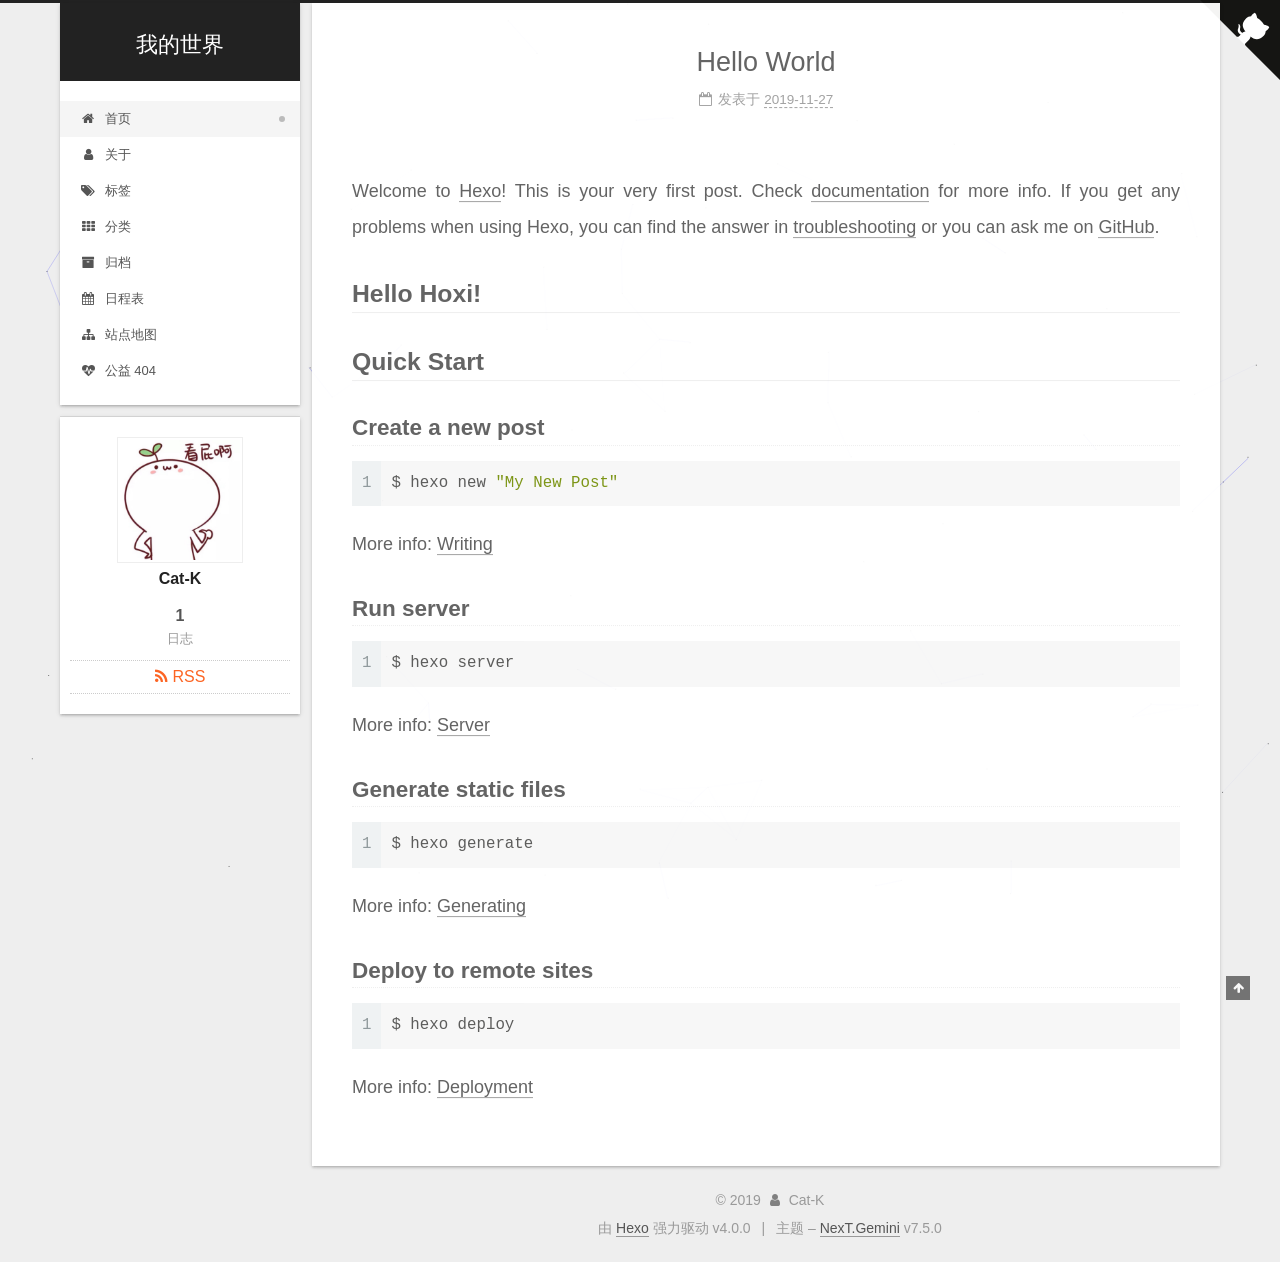
==== commit d24dbc4c: "Site updated: 2019-11-27 18:32:53" ====
--- a/index.html
+++ b/index.html
@@ -106,7 +106,6 @@
 </head>
 
 <body itemscope itemtype="http://schema.org/WebPage">
-  <script type="text/javascript" src="/js/click.js"></script>
   <div class="container use-motion">
     <div class="headband"></div>
 <a href="https://cat-k.github.io" class="github-corner" aria-label="View source on GitHub"><svg width="80" height="80" viewBox="0 0 250 250" style="fill:#151513; color:#fff; position: absolute; top: 0; border: 0; right: 0;" aria-hidden="true"><path d="M0,0 L115,115 L130,115 L142,142 L250,250 L250,0 Z"></path><path d="M128.3,109.0 C113.8,99.7 119.0,89.6 119.0,89.6 C122.0,82.7 120.5,78.6 120.5,78.6 C119.2,72.0 123.4,76.3 123.4,76.3 C127.3,80.9 125.5,87.3 125.5,87.3 C122.9,97.6 130.6,101.9 134.4,103.2" fill="currentColor" style="transform-origin: 130px 106px;" class="octo-arm"></path><path d="M115.0,115.0 C114.9,115.1 118.7,116.5 119.8,115.4 L133.7,101.6 C136.9,99.2 139.9,98.4 142.2,98.6 C133.8,88.0 127.5,74.4 143.8,58.0 C148.5,53.4 154.0,51.2 159.7,51.0 C160.3,49.4 163.2,43.6 171.4,40.1 C171.4,40.1 176.1,42.5 178.8,56.2 C183.1,58.6 187.2,61.8 190.9,65.4 C194.5,69.0 197.7,73.2 200.1,77.6 C213.8,80.2 216.3,84.9 216.3,84.9 C212.7,93.1 206.9,96.0 205.4,96.6 C205.1,102.4 203.0,107.8 198.3,112.5 C181.9,128.9 168.3,122.5 157.7,114.1 C157.9,116.9 156.7,120.9 152.7,124.9 L141.0,136.5 C139.8,137.7 141.6,141.9 141.8,141.8 Z" fill="currentColor" class="octo-body"></path></svg></a><style>.github-corner:hover .octo-arm{animation:octocat-wave 560ms ease-in-out}@keyframes octocat-wave{0%,100%{transform:rotate(0)}20%,60%{transform:rotate(-25deg)}40%,80%{transform:rotate(10deg)}}@media (max-width:500px){.github-corner:hover .octo-arm{animation:none}.github-corner .octo-arm{animation:octocat-wave 560ms ease-in-out}}</style>
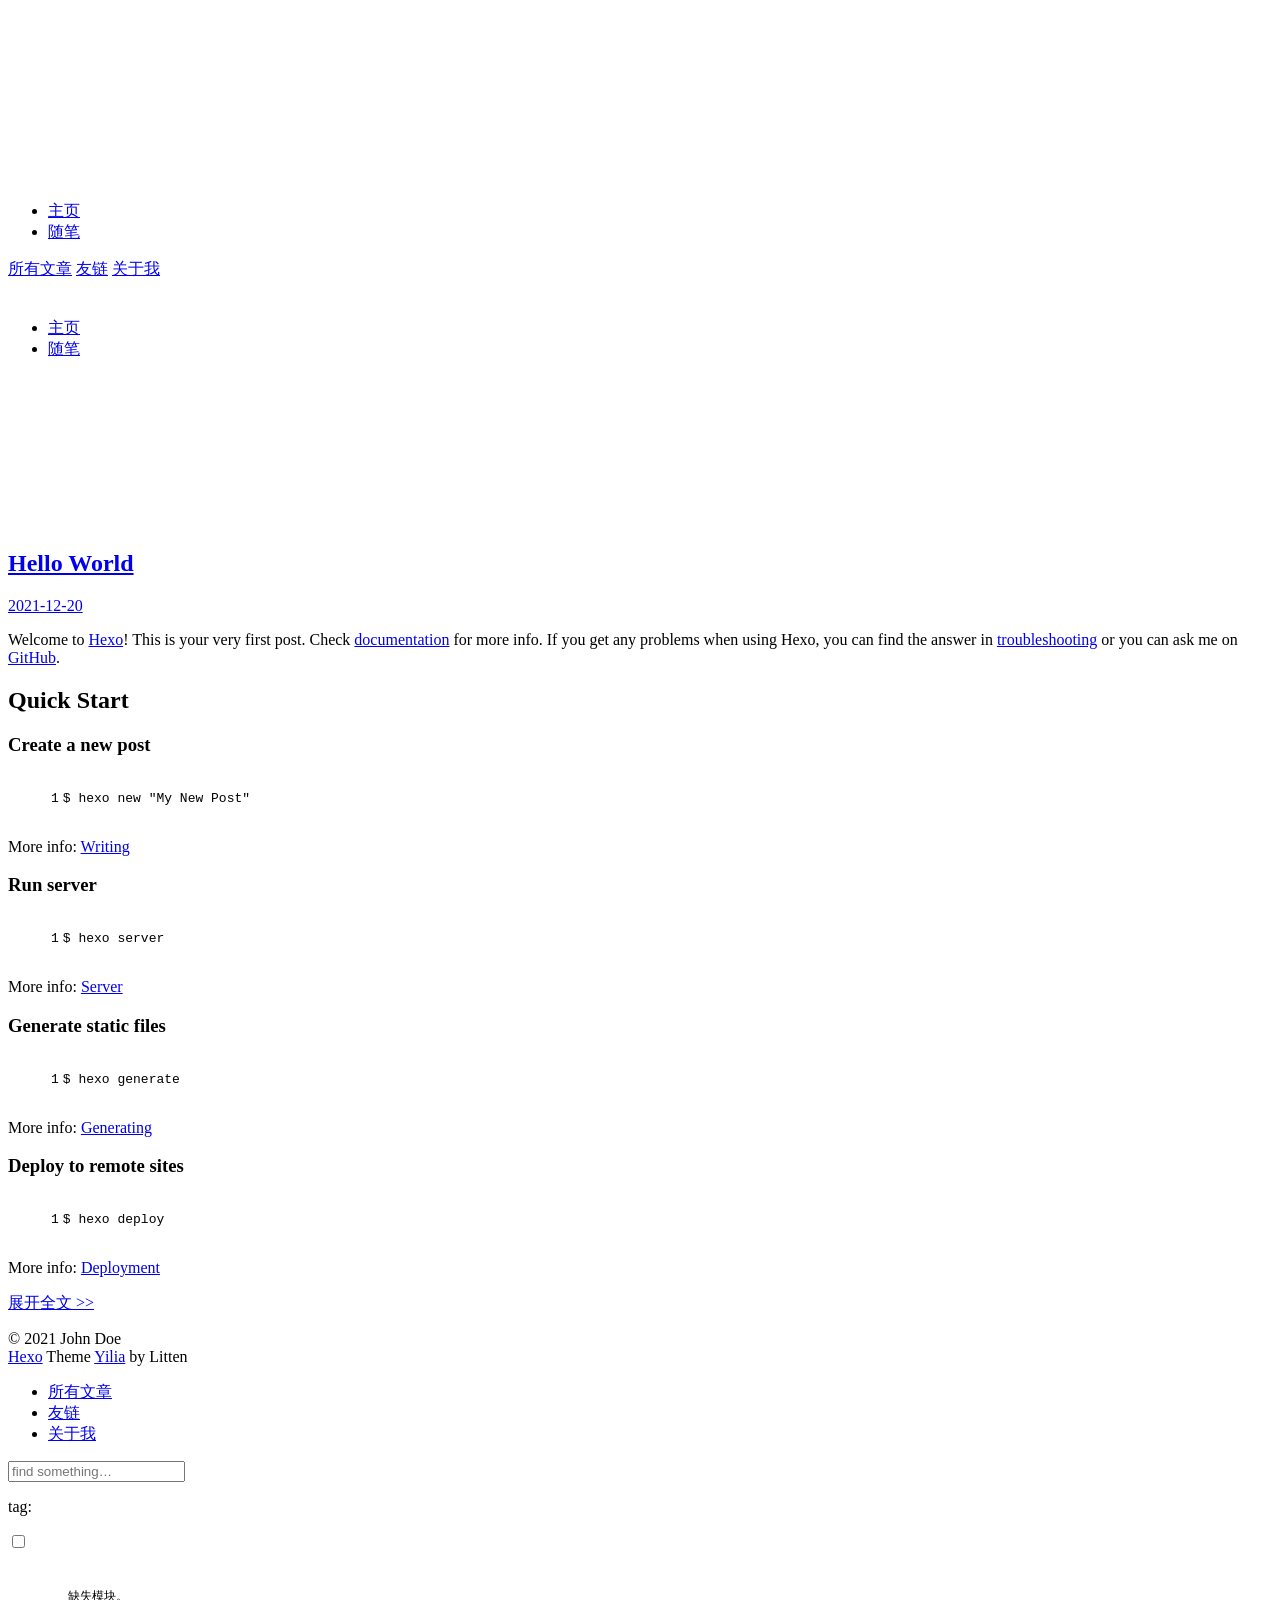
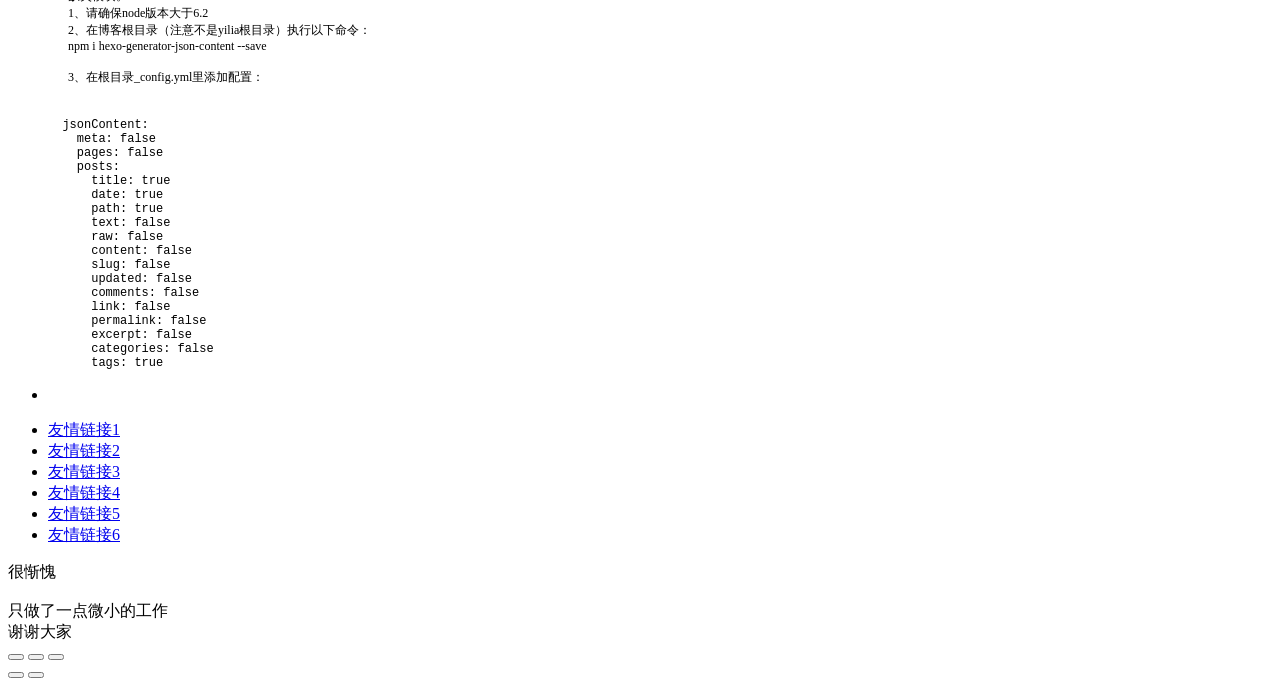
==== commit 4f730c92: "Site updated: 2021-12-20 11:10:10" ====
--- a/index.html
+++ b/index.html
@@ -1,413 +1,478 @@
 <!DOCTYPE html>
-<html lang="zh-CN">
+<html>
 <head>
-  <meta charset="UTF-8">
-<meta name="viewport" content="width=device-width, initial-scale=1, maximum-scale=2">
-<meta name="theme-color" content="#222">
-<meta name="generator" content="Hexo 4.0.0">
-  <link rel="apple-touch-icon" sizes="180x180" href="/images/apple-touch-icon-next.png">
-  <link rel="icon" type="image/png" sizes="32x32" href="/images/favicon-32x32-next.png">
-  <link rel="icon" type="image/png" sizes="16x16" href="/images/favicon-16x16-next.png">
-  <link rel="mask-icon" href="/images/logo.svg" color="#222">
-  <link rel="alternate" href="/atom.xml" title="我的世界" type="application/atom+xml">
-
-<link rel="stylesheet" href="/css/main.css">
-
-
-<link rel="stylesheet" href="/lib/font-awesome/css/font-awesome.min.css">
-
-
-<script id="hexo-configurations">
-  var NexT = window.NexT || {};
-  var CONFIG = {
-    root: '/',
-    scheme: 'Gemini',
-    version: '7.5.0',
-    exturl: false,
-    sidebar: {"position":"left","display":"post","offset":12,"onmobile":false},
-    copycode: {"enable":false,"show_result":false,"style":null},
-    back2top: {"enable":true,"sidebar":false,"scrollpercent":false},
-    bookmark: {"enable":false,"color":"#222","save":"auto"},
-    fancybox: false,
-    mediumzoom: false,
-    lazyload: false,
-    pangu: false,
-    algolia: {
-      appID: '',
-      apiKey: '',
-      indexName: '',
-      hits: {"per_page":10},
-      labels: {"input_placeholder":"Search for Posts","hits_empty":"We didn't find any results for the search: ${query}","hits_stats":"${hits} results found in ${time} ms"}
-    },
-    localsearch: {"enable":false,"trigger":"auto","top_n_per_article":1,"unescape":false,"preload":false},
-    path: '',
-    motion: {"enable":true,"async":false,"transition":{"post_block":"fadeIn","post_header":"slideDownIn","post_body":"slideDownIn","coll_header":"slideLeftIn","sidebar":"slideUpIn"}},
-    translation: {
-      copy_button: '复制',
-      copy_success: '复制成功',
-      copy_failure: '复制失败'
-    },
-    sidebarPadding: 40
-  };
+  <meta charset="utf-8">
+  
+  <meta name="renderer" content="webkit">
+  <meta http-equiv="X-UA-Compatible" content="IE=edge" >
+  <link rel="dns-prefetch" href="http://example.com">
+  <title>Hexo</title>
+  <meta name="viewport" content="width=device-width, initial-scale=1, maximum-scale=1">
+  <meta property="og:type" content="website">
+<meta property="og:title" content="Hexo">
+<meta property="og:url" content="http://example.com/index.html">
+<meta property="og:site_name" content="Hexo">
+<meta property="og:locale" content="en_US">
+<meta property="article:author" content="John Doe">
+<meta name="twitter:card" content="summary">
+  
+    <link rel="alternative" href="/atom.xml" title="Hexo" type="application/atom+xml">
+  
+  
+    <link rel="icon" href="/favicon.png">
+  
+  <link rel="stylesheet" type="text/css" href="/./main.0cf68a.css">
+  <style type="text/css">
+  
+    #container.show {
+      background: linear-gradient(200deg,#a0cfe4,#e8c37e);
+    }
+  </style>
+  
+
+  
+
+<meta name="generator" content="Hexo 5.4.0"></head>
+
+<body>
+  <div id="container" q-class="show:isCtnShow">
+    <canvas id="anm-canvas" class="anm-canvas"></canvas>
+    <div class="left-col" q-class="show:isShow">
+      
+<div class="overlay" style="background: #4d4d4d"></div>
+<div class="intrude-less">
+	<header id="header" class="inner">
+		<a href="/" class="profilepic">
+			<img src="" class="js-avatar">
+		</a>
+		<hgroup>
+		  <h1 class="header-author"><a href="/"></a></h1>
+		</hgroup>
+		
+
+		<nav class="header-menu">
+			<ul>
+			
+				<li><a href="/">主页</a></li>
+	        
+				<li><a href="/tags/%E9%9A%8F%E7%AC%94/">随笔</a></li>
+	        
+			</ul>
+		</nav>
+		<nav class="header-smart-menu">
+    		
+    			
+    			<a q-on="click: openSlider(e, 'innerArchive')" href="javascript:void(0)">所有文章</a>
+    			
+            
+    			
+    			<a q-on="click: openSlider(e, 'friends')" href="javascript:void(0)">友链</a>
+    			
+            
+    			
+    			<a q-on="click: openSlider(e, 'aboutme')" href="javascript:void(0)">关于我</a>
+    			
+            
+		</nav>
+		<nav class="header-nav">
+			<div class="social">
+				
+					<a class="github" target="_blank" href="#" title="github"><i class="icon-github"></i></a>
+		        
+					<a class="weibo" target="_blank" href="#" title="weibo"><i class="icon-weibo"></i></a>
+		        
+					<a class="rss" target="_blank" href="#" title="rss"><i class="icon-rss"></i></a>
+		        
+					<a class="zhihu" target="_blank" href="#" title="zhihu"><i class="icon-zhihu"></i></a>
+		        
+			</div>
+		</nav>
+	</header>		
+</div>
+
+    </div>
+    <div class="mid-col" q-class="show:isShow,hide:isShow|isFalse">
+      
+<nav id="mobile-nav">
+  	<div class="overlay js-overlay" style="background: #4d4d4d"></div>
+	<div class="btnctn js-mobile-btnctn">
+  		<div class="slider-trigger list" q-on="click: openSlider(e)"><i class="icon icon-sort"></i></div>
+	</div>
+	<div class="intrude-less">
+		<header id="header" class="inner">
+			<div class="profilepic">
+				<img src="" class="js-avatar">
+			</div>
+			<hgroup>
+			  <h1 class="header-author js-header-author"></h1>
+			</hgroup>
+			
+			
+			
+				
+			
+				
+			
+			
+			
+			<nav class="header-nav">
+				<div class="social">
+					
+						<a class="github" target="_blank" href="#" title="github"><i class="icon-github"></i></a>
+			        
+						<a class="weibo" target="_blank" href="#" title="weibo"><i class="icon-weibo"></i></a>
+			        
+						<a class="rss" target="_blank" href="#" title="rss"><i class="icon-rss"></i></a>
+			        
+						<a class="zhihu" target="_blank" href="#" title="zhihu"><i class="icon-zhihu"></i></a>
+			        
+				</div>
+			</nav>
+
+			<nav class="header-menu js-header-menu">
+				<ul style="width: 50%">
+				
+				
+					<li style="width: 50%"><a href="/">主页</a></li>
+		        
+					<li style="width: 50%"><a href="/tags/%E9%9A%8F%E7%AC%94/">随笔</a></li>
+		        
+				</ul>
+			</nav>
+		</header>				
+	</div>
+	<div class="mobile-mask" style="display:none" q-show="isShow"></div>
+</nav>
+
+      <div id="wrapper" class="body-wrap">
+        <div class="menu-l">
+          <div class="canvas-wrap">
+            <canvas data-colors="#eaeaea" data-sectionHeight="100" data-contentId="js-content" id="myCanvas1" class="anm-canvas"></canvas>
+          </div>
+          <div id="js-content" class="content-ll">
+            
+  
+    <article id="post-hello-world" class="article article-type-post  article-index" itemscope itemprop="blogPost">
+  <div class="article-inner">
+    
+      <header class="article-header">
+        
+  
+    <h1 itemprop="name">
+      <a class="article-title" href="/2021/12/20/hello-world/">Hello World</a>
+    </h1>
+  
+
+        
+        <a href="/2021/12/20/hello-world/" class="archive-article-date">
+  	<time datetime="2021-12-20T02:31:24.144Z" itemprop="datePublished"><i class="icon-calendar icon"></i>2021-12-20</time>
+</a>
+        
+      </header>
+    
+    <div class="article-entry" itemprop="articleBody">
+      
+        <p>Welcome to <a target="_blank" rel="noopener" href="https://hexo.io/">Hexo</a>! This is your very first post. Check <a target="_blank" rel="noopener" href="https://hexo.io/docs/">documentation</a> for more info. If you get any problems when using Hexo, you can find the answer in <a target="_blank" rel="noopener" href="https://hexo.io/docs/troubleshooting.html">troubleshooting</a> or you can ask me on <a target="_blank" rel="noopener" href="https://github.com/hexojs/hexo/issues">GitHub</a>.</p>
+<h2 id="Quick-Start"><a href="#Quick-Start" class="headerlink" title="Quick Start"></a>Quick Start</h2><h3 id="Create-a-new-post"><a href="#Create-a-new-post" class="headerlink" title="Create a new post"></a>Create a new post</h3><figure class="highlight bash"><table><tr><td class="gutter"><pre><span class="line">1</span><br></pre></td><td class="code"><pre><span class="line">$ hexo new <span class="string">&quot;My New Post&quot;</span></span><br></pre></td></tr></table></figure>
+
+<p>More info: <a target="_blank" rel="noopener" href="https://hexo.io/docs/writing.html">Writing</a></p>
+<h3 id="Run-server"><a href="#Run-server" class="headerlink" title="Run server"></a>Run server</h3><figure class="highlight bash"><table><tr><td class="gutter"><pre><span class="line">1</span><br></pre></td><td class="code"><pre><span class="line">$ hexo server</span><br></pre></td></tr></table></figure>
+
+<p>More info: <a target="_blank" rel="noopener" href="https://hexo.io/docs/server.html">Server</a></p>
+<h3 id="Generate-static-files"><a href="#Generate-static-files" class="headerlink" title="Generate static files"></a>Generate static files</h3><figure class="highlight bash"><table><tr><td class="gutter"><pre><span class="line">1</span><br></pre></td><td class="code"><pre><span class="line">$ hexo generate</span><br></pre></td></tr></table></figure>
+
+<p>More info: <a target="_blank" rel="noopener" href="https://hexo.io/docs/generating.html">Generating</a></p>
+<h3 id="Deploy-to-remote-sites"><a href="#Deploy-to-remote-sites" class="headerlink" title="Deploy to remote sites"></a>Deploy to remote sites</h3><figure class="highlight bash"><table><tr><td class="gutter"><pre><span class="line">1</span><br></pre></td><td class="code"><pre><span class="line">$ hexo deploy</span><br></pre></td></tr></table></figure>
+
+<p>More info: <a target="_blank" rel="noopener" href="https://hexo.io/docs/one-command-deployment.html">Deployment</a></p>
+
+      
+
+      
+    </div>
+    <div class="article-info article-info-index">
+      
+      
+      
+
+      
+        <p class="article-more-link">
+          <a class="article-more-a" href="/2021/12/20/hello-world/">展开全文 >></a>
+        </p>
+      
+
+      
+      <div class="clearfix"></div>
+    </div>
+  </div>
+</article>
+
+<aside class="wrap-side-operation">
+    <div class="mod-side-operation">
+        
+        <div class="jump-container" id="js-jump-container" style="display:none;">
+            <a href="javascript:void(0)" class="mod-side-operation__jump-to-top">
+                <i class="icon-font icon-back"></i>
+            </a>
+            <div id="js-jump-plan-container" class="jump-plan-container" style="top: -11px;">
+                <i class="icon-font icon-plane jump-plane"></i>
+            </div>
+        </div>
+        
+        
+    </div>
+</aside>
+
+
+
+
+  
+  
+
+
+          </div>
+        </div>
+      </div>
+      <footer id="footer">
+  <div class="outer">
+    <div id="footer-info">
+    	<div class="footer-left">
+    		&copy; 2021 John Doe
+    	</div>
+      	<div class="footer-right">
+      		<a href="http://hexo.io/" target="_blank">Hexo</a>  Theme <a href="https://github.com/litten/hexo-theme-yilia" target="_blank">Yilia</a> by Litten
+      	</div>
+    </div>
+  </div>
+</footer>
+    </div>
+    <script>
+	var yiliaConfig = {
+		mathjax: false,
+		isHome: true,
+		isPost: false,
+		isArchive: false,
+		isTag: false,
+		isCategory: false,
+		open_in_new: false,
+		toc_hide_index: true,
+		root: "/",
+		innerArchive: true,
+		showTags: false
+	}
 </script>
 
-  <meta property="og:type" content="website">
-<meta property="og:title" content="我的世界">
-<meta property="og:url" content="https:&#x2F;&#x2F;cat-k.github.io&#x2F;index.html">
-<meta property="og:site_name" content="我的世界">
-<meta property="og:locale" content="zh-CN">
-<meta name="twitter:card" content="summary">
-
-<link rel="canonical" href="https://cat-k.github.io/">
-
-
-<script id="page-configurations">
-  // https://hexo.io/docs/variables.html
-  CONFIG.page = {
-    sidebar: "",
-    isHome: true,
-    isPost: false,
-    isPage: false,
-    isArchive: false
-  };
-</script>
-
-  <title>我的世界</title>
-  
-
-
-
-
-
-
-  <noscript>
-  <style>
-  .use-motion .brand,
-  .use-motion .menu-item,
-  .sidebar-inner,
-  .use-motion .post-block,
-  .use-motion .pagination,
-  .use-motion .comments,
-  .use-motion .post-header,
-  .use-motion .post-body,
-  .use-motion .collection-header { opacity: initial; }
-
-  .use-motion .site-title,
-  .use-motion .site-subtitle {
-    opacity: initial;
-    top: initial;
-  }
-
-  .use-motion .logo-line-before i { left: initial; }
-  .use-motion .logo-line-after i { right: initial; }
-  </style>
-</noscript>
-
-</head>
-
-<body itemscope itemtype="http://schema.org/WebPage">
-  <div class="container use-motion">
-    <div class="headband"></div>
-<a href="https://cat-k.github.io" class="github-corner" aria-label="View source on GitHub"><svg width="80" height="80" viewBox="0 0 250 250" style="fill:#151513; color:#fff; position: absolute; top: 0; border: 0; right: 0;" aria-hidden="true"><path d="M0,0 L115,115 L130,115 L142,142 L250,250 L250,0 Z"></path><path d="M128.3,109.0 C113.8,99.7 119.0,89.6 119.0,89.6 C122.0,82.7 120.5,78.6 120.5,78.6 C119.2,72.0 123.4,76.3 123.4,76.3 C127.3,80.9 125.5,87.3 125.5,87.3 C122.9,97.6 130.6,101.9 134.4,103.2" fill="currentColor" style="transform-origin: 130px 106px;" class="octo-arm"></path><path d="M115.0,115.0 C114.9,115.1 118.7,116.5 119.8,115.4 L133.7,101.6 C136.9,99.2 139.9,98.4 142.2,98.6 C133.8,88.0 127.5,74.4 143.8,58.0 C148.5,53.4 154.0,51.2 159.7,51.0 C160.3,49.4 163.2,43.6 171.4,40.1 C171.4,40.1 176.1,42.5 178.8,56.2 C183.1,58.6 187.2,61.8 190.9,65.4 C194.5,69.0 197.7,73.2 200.1,77.6 C213.8,80.2 216.3,84.9 216.3,84.9 C212.7,93.1 206.9,96.0 205.4,96.6 C205.1,102.4 203.0,107.8 198.3,112.5 C181.9,128.9 168.3,122.5 157.7,114.1 C157.9,116.9 156.7,120.9 152.7,124.9 L141.0,136.5 C139.8,137.7 141.6,141.9 141.8,141.8 Z" fill="currentColor" class="octo-body"></path></svg></a><style>.github-corner:hover .octo-arm{animation:octocat-wave 560ms ease-in-out}@keyframes octocat-wave{0%,100%{transform:rotate(0)}20%,60%{transform:rotate(-25deg)}40%,80%{transform:rotate(10deg)}}@media (max-width:500px){.github-corner:hover .octo-arm{animation:none}.github-corner .octo-arm{animation:octocat-wave 560ms ease-in-out}}</style>
-    <header class="header" itemscope itemtype="http://schema.org/WPHeader">
-      <div class="header-inner"><div class="site-brand-container">
-  <div class="site-meta">
-
-    <div>
-      <a href="/" class="brand" rel="start">
-        <span class="logo-line-before"><i></i></span>
-        <span class="site-title">我的世界</span>
-        <span class="logo-line-after"><i></i></span>
-      </a>
-    </div>
+<script>!function(t){function n(e){if(r[e])return r[e].exports;var i=r[e]={exports:{},id:e,loaded:!1};return t[e].call(i.exports,i,i.exports,n),i.loaded=!0,i.exports}var r={};n.m=t,n.c=r,n.p="./",n(0)}([function(t,n,r){r(195),t.exports=r(191)},function(t,n,r){var e=r(3),i=r(52),o=r(27),u=r(28),c=r(53),f="prototype",a=function(t,n,r){var s,l,h,v,p=t&a.F,d=t&a.G,y=t&a.S,g=t&a.P,b=t&a.B,m=d?e:y?e[n]||(e[n]={}):(e[n]||{})[f],x=d?i:i[n]||(i[n]={}),w=x[f]||(x[f]={});d&&(r=n);for(s in r)l=!p&&m&&void 0!==m[s],h=(l?m:r)[s],v=b&&l?c(h,e):g&&"function"==typeof h?c(Function.call,h):h,m&&u(m,s,h,t&a.U),x[s]!=h&&o(x,s,v),g&&w[s]!=h&&(w[s]=h)};e.core=i,a.F=1,a.G=2,a.S=4,a.P=8,a.B=16,a.W=32,a.U=64,a.R=128,t.exports=a},function(t,n,r){var e=r(6);t.exports=function(t){if(!e(t))throw TypeError(t+" is not an object!");return t}},function(t,n){var r=t.exports="undefined"!=typeof window&&window.Math==Math?window:"undefined"!=typeof self&&self.Math==Math?self:Function("return this")();"number"==typeof __g&&(__g=r)},function(t,n){t.exports=function(t){try{return!!t()}catch(t){return!0}}},function(t,n){var r=t.exports="undefined"!=typeof window&&window.Math==Math?window:"undefined"!=typeof self&&self.Math==Math?self:Function("return this")();"number"==typeof __g&&(__g=r)},function(t,n){t.exports=function(t){return"object"==typeof t?null!==t:"function"==typeof t}},function(t,n,r){var e=r(126)("wks"),i=r(76),o=r(3).Symbol,u="function"==typeof o;(t.exports=function(t){return e[t]||(e[t]=u&&o[t]||(u?o:i)("Symbol."+t))}).store=e},function(t,n){var r={}.hasOwnProperty;t.exports=function(t,n){return r.call(t,n)}},function(t,n,r){var e=r(94),i=r(33);t.exports=function(t){return e(i(t))}},function(t,n,r){t.exports=!r(4)(function(){return 7!=Object.defineProperty({},"a",{get:function(){return 7}}).a})},function(t,n,r){var e=r(2),i=r(167),o=r(50),u=Object.defineProperty;n.f=r(10)?Object.defineProperty:function(t,n,r){if(e(t),n=o(n,!0),e(r),i)try{return u(t,n,r)}catch(t){}if("get"in r||"set"in r)throw TypeError("Accessors not supported!");return"value"in r&&(t[n]=r.value),t}},function(t,n,r){t.exports=!r(18)(function(){return 7!=Object.defineProperty({},"a",{get:function(){return 7}}).a})},function(t,n,r){var e=r(14),i=r(22);t.exports=r(12)?function(t,n,r){return e.f(t,n,i(1,r))}:function(t,n,r){return t[n]=r,t}},function(t,n,r){var e=r(20),i=r(58),o=r(42),u=Object.defineProperty;n.f=r(12)?Object.defineProperty:function(t,n,r){if(e(t),n=o(n,!0),e(r),i)try{return u(t,n,r)}catch(t){}if("get"in r||"set"in r)throw TypeError("Accessors not supported!");return"value"in r&&(t[n]=r.value),t}},function(t,n,r){var e=r(40)("wks"),i=r(23),o=r(5).Symbol,u="function"==typeof o;(t.exports=function(t){return e[t]||(e[t]=u&&o[t]||(u?o:i)("Symbol."+t))}).store=e},function(t,n,r){var e=r(67),i=Math.min;t.exports=function(t){return t>0?i(e(t),9007199254740991):0}},function(t,n,r){var e=r(46);t.exports=function(t){return Object(e(t))}},function(t,n){t.exports=function(t){try{return!!t()}catch(t){return!0}}},function(t,n,r){var e=r(63),i=r(34);t.exports=Object.keys||function(t){return e(t,i)}},function(t,n,r){var e=r(21);t.exports=function(t){if(!e(t))throw TypeError(t+" is not an object!");return t}},function(t,n){t.exports=function(t){return"object"==typeof t?null!==t:"function"==typeof t}},function(t,n){t.exports=function(t,n){return{enumerable:!(1&t),configurable:!(2&t),writable:!(4&t),value:n}}},function(t,n){var r=0,e=Math.random();t.exports=function(t){return"Symbol(".concat(void 0===t?"":t,")_",(++r+e).toString(36))}},function(t,n){var r={}.hasOwnProperty;t.exports=function(t,n){return r.call(t,n)}},function(t,n){var r=t.exports={version:"2.4.0"};"number"==typeof __e&&(__e=r)},function(t,n){t.exports=function(t){if("function"!=typeof t)throw TypeError(t+" is not a function!");return t}},function(t,n,r){var e=r(11),i=r(66);t.exports=r(10)?function(t,n,r){return e.f(t,n,i(1,r))}:function(t,n,r){return t[n]=r,t}},function(t,n,r){var e=r(3),i=r(27),o=r(24),u=r(76)("src"),c="toString",f=Function[c],a=(""+f).split(c);r(52).inspectSource=function(t){return f.call(t)},(t.exports=function(t,n,r,c){var f="function"==typeof r;f&&(o(r,"name")||i(r,"name",n)),t[n]!==r&&(f&&(o(r,u)||i(r,u,t[n]?""+t[n]:a.join(String(n)))),t===e?t[n]=r:c?t[n]?t[n]=r:i(t,n,r):(delete t[n],i(t,n,r)))})(Function.prototype,c,function(){return"function"==typeof this&&this[u]||f.call(this)})},function(t,n,r){var e=r(1),i=r(4),o=r(46),u=function(t,n,r,e){var i=String(o(t)),u="<"+n;return""!==r&&(u+=" "+r+'="'+String(e).replace(/"/g,"&quot;")+'"'),u+">"+i+"</"+n+">"};t.exports=function(t,n){var r={};r[t]=n(u),e(e.P+e.F*i(function(){var n=""[t]('"');return n!==n.toLowerCase()||n.split('"').length>3}),"String",r)}},function(t,n,r){var e=r(115),i=r(46);t.exports=function(t){return e(i(t))}},function(t,n,r){var e=r(116),i=r(66),o=r(30),u=r(50),c=r(24),f=r(167),a=Object.getOwnPropertyDescriptor;n.f=r(10)?a:function(t,n){if(t=o(t),n=u(n,!0),f)try{return a(t,n)}catch(t){}if(c(t,n))return i(!e.f.call(t,n),t[n])}},function(t,n,r){var e=r(24),i=r(17),o=r(145)("IE_PROTO"),u=Object.prototype;t.exports=Object.getPrototypeOf||function(t){return t=i(t),e(t,o)?t[o]:"function"==typeof t.constructor&&t instanceof t.constructor?t.constructor.prototype:t instanceof Object?u:null}},function(t,n){t.exports=function(t){if(void 0==t)throw TypeError("Can't call method on  "+t);return t}},function(t,n){t.exports="constructor,hasOwnProperty,isPrototypeOf,propertyIsEnumerable,toLocaleString,toString,valueOf".split(",")},function(t,n){t.exports={}},function(t,n){t.exports=!0},function(t,n){n.f={}.propertyIsEnumerable},function(t,n,r){var e=r(14).f,i=r(8),o=r(15)("toStringTag");t.exports=function(t,n,r){t&&!i(t=r?t:t.prototype,o)&&e(t,o,{configurable:!0,value:n})}},function(t,n,r){var e=r(40)("keys"),i=r(23);t.exports=function(t){return e[t]||(e[t]=i(t))}},function(t,n,r){var e=r(5),i="__core-js_shared__",o=e[i]||(e[i]={});t.exports=function(t){return o[t]||(o[t]={})}},function(t,n){var r=Math.ceil,e=Math.floor;t.exports=function(t){return isNaN(t=+t)?0:(t>0?e:r)(t)}},function(t,n,r){var e=r(21);t.exports=function(t,n){if(!e(t))return t;var r,i;if(n&&"function"==typeof(r=t.toString)&&!e(i=r.call(t)))return i;if("function"==typeof(r=t.valueOf)&&!e(i=r.call(t)))return i;if(!n&&"function"==typeof(r=t.toString)&&!e(i=r.call(t)))return i;throw TypeError("Can't convert object to primitive value")}},function(t,n,r){var e=r(5),i=r(25),o=r(36),u=r(44),c=r(14).f;t.exports=function(t){var n=i.Symbol||(i.Symbol=o?{}:e.Symbol||{});"_"==t.charAt(0)||t in n||c(n,t,{value:u.f(t)})}},function(t,n,r){n.f=r(15)},function(t,n){var r={}.toString;t.exports=function(t){return r.call(t).slice(8,-1)}},function(t,n){t.exports=function(t){if(void 0==t)throw TypeError("Can't call method on  "+t);return t}},function(t,n,r){var e=r(4);t.exports=function(t,n){return!!t&&e(function(){n?t.call(null,function(){},1):t.call(null)})}},function(t,n,r){var e=r(53),i=r(115),o=r(17),u=r(16),c=r(203);t.exports=function(t,n){var r=1==t,f=2==t,a=3==t,s=4==t,l=6==t,h=5==t||l,v=n||c;return function(n,c,p){for(var d,y,g=o(n),b=i(g),m=e(c,p,3),x=u(b.length),w=0,S=r?v(n,x):f?v(n,0):void 0;x>w;w++)if((h||w in b)&&(d=b[w],y=m(d,w,g),t))if(r)S[w]=y;else if(y)switch(t){case 3:return!0;case 5:return d;case 6:return w;case 2:S.push(d)}else if(s)return!1;return l?-1:a||s?s:S}}},function(t,n,r){var e=r(1),i=r(52),o=r(4);t.exports=function(t,n){var r=(i.Object||{})[t]||Object[t],u={};u[t]=n(r),e(e.S+e.F*o(function(){r(1)}),"Object",u)}},function(t,n,r){var e=r(6);t.exports=function(t,n){if(!e(t))return t;var r,i;if(n&&"function"==typeof(r=t.toString)&&!e(i=r.call(t)))return i;if("function"==typeof(r=t.valueOf)&&!e(i=r.call(t)))return i;if(!n&&"function"==typeof(r=t.toString)&&!e(i=r.call(t)))return i;throw TypeError("Can't convert object to primitive value")}},function(t,n,r){var e=r(5),i=r(25),o=r(91),u=r(13),c="prototype",f=function(t,n,r){var a,s,l,h=t&f.F,v=t&f.G,p=t&f.S,d=t&f.P,y=t&f.B,g=t&f.W,b=v?i:i[n]||(i[n]={}),m=b[c],x=v?e:p?e[n]:(e[n]||{})[c];v&&(r=n);for(a in r)(s=!h&&x&&void 0!==x[a])&&a in b||(l=s?x[a]:r[a],b[a]=v&&"function"!=typeof x[a]?r[a]:y&&s?o(l,e):g&&x[a]==l?function(t){var n=function(n,r,e){if(this instanceof t){switch(arguments.length){case 0:return new t;case 1:return new t(n);case 2:return new t(n,r)}return new t(n,r,e)}return t.apply(this,arguments)};return n[c]=t[c],n}(l):d&&"function"==typeof l?o(Function.call,l):l,d&&((b.virtual||(b.virtual={}))[a]=l,t&f.R&&m&&!m[a]&&u(m,a,l)))};f.F=1,f.G=2,f.S=4,f.P=8,f.B=16,f.W=32,f.U=64,f.R=128,t.exports=f},function(t,n){var r=t.exports={version:"2.4.0"};"number"==typeof __e&&(__e=r)},function(t,n,r){var e=r(26);t.exports=function(t,n,r){if(e(t),void 0===n)return t;switch(r){case 1:return function(r){return t.call(n,r)};case 2:return function(r,e){return t.call(n,r,e)};case 3:return function(r,e,i){return t.call(n,r,e,i)}}return function(){return t.apply(n,arguments)}}},function(t,n,r){var e=r(183),i=r(1),o=r(126)("metadata"),u=o.store||(o.store=new(r(186))),c=function(t,n,r){var i=u.get(t);if(!i){if(!r)return;u.set(t,i=new e)}var o=i.get(n);if(!o){if(!r)return;i.set(n,o=new e)}return o},f=function(t,n,r){var e=c(n,r,!1);return void 0!==e&&e.has(t)},a=function(t,n,r){var e=c(n,r,!1);return void 0===e?void 0:e.get(t)},s=function(t,n,r,e){c(r,e,!0).set(t,n)},l=function(t,n){var r=c(t,n,!1),e=[];return r&&r.forEach(function(t,n){e.push(n)}),e},h=function(t){return void 0===t||"symbol"==typeof t?t:String(t)},v=function(t){i(i.S,"Reflect",t)};t.exports={store:u,map:c,has:f,get:a,set:s,keys:l,key:h,exp:v}},function(t,n,r){"use strict";if(r(10)){var e=r(69),i=r(3),o=r(4),u=r(1),c=r(127),f=r(152),a=r(53),s=r(68),l=r(66),h=r(27),v=r(73),p=r(67),d=r(16),y=r(75),g=r(50),b=r(24),m=r(180),x=r(114),w=r(6),S=r(17),_=r(137),O=r(70),E=r(32),P=r(71).f,j=r(154),F=r(76),M=r(7),A=r(48),N=r(117),T=r(146),I=r(155),k=r(80),L=r(123),R=r(74),C=r(130),D=r(160),U=r(11),W=r(31),G=U.f,B=W.f,V=i.RangeError,z=i.TypeError,q=i.Uint8Array,K="ArrayBuffer",J="Shared"+K,Y="BYTES_PER_ELEMENT",H="prototype",$=Array[H],X=f.ArrayBuffer,Q=f.DataView,Z=A(0),tt=A(2),nt=A(3),rt=A(4),et=A(5),it=A(6),ot=N(!0),ut=N(!1),ct=I.values,ft=I.keys,at=I.entries,st=$.lastIndexOf,lt=$.reduce,ht=$.reduceRight,vt=$.join,pt=$.sort,dt=$.slice,yt=$.toString,gt=$.toLocaleString,bt=M("iterator"),mt=M("toStringTag"),xt=F("typed_constructor"),wt=F("def_constructor"),St=c.CONSTR,_t=c.TYPED,Ot=c.VIEW,Et="Wrong length!",Pt=A(1,function(t,n){return Tt(T(t,t[wt]),n)}),jt=o(function(){return 1===new q(new Uint16Array([1]).buffer)[0]}),Ft=!!q&&!!q[H].set&&o(function(){new q(1).set({})}),Mt=function(t,n){if(void 0===t)throw z(Et);var r=+t,e=d(t);if(n&&!m(r,e))throw V(Et);return e},At=function(t,n){var r=p(t);if(r<0||r%n)throw V("Wrong offset!");return r},Nt=function(t){if(w(t)&&_t in t)return t;throw z(t+" is not a typed array!")},Tt=function(t,n){if(!(w(t)&&xt in t))throw z("It is not a typed array constructor!");return new t(n)},It=function(t,n){return kt(T(t,t[wt]),n)},kt=function(t,n){for(var r=0,e=n.length,i=Tt(t,e);e>r;)i[r]=n[r++];return i},Lt=function(t,n,r){G(t,n,{get:function(){return this._d[r]}})},Rt=function(t){var n,r,e,i,o,u,c=S(t),f=arguments.length,s=f>1?arguments[1]:void 0,l=void 0!==s,h=j(c);if(void 0!=h&&!_(h)){for(u=h.call(c),e=[],n=0;!(o=u.next()).done;n++)e.push(o.value);c=e}for(l&&f>2&&(s=a(s,arguments[2],2)),n=0,r=d(c.length),i=Tt(this,r);r>n;n++)i[n]=l?s(c[n],n):c[n];return i},Ct=function(){for(var t=0,n=arguments.length,r=Tt(this,n);n>t;)r[t]=arguments[t++];return r},Dt=!!q&&o(function(){gt.call(new q(1))}),Ut=function(){return gt.apply(Dt?dt.call(Nt(this)):Nt(this),arguments)},Wt={copyWithin:function(t,n){return D.call(Nt(this),t,n,arguments.length>2?arguments[2]:void 0)},every:function(t){return rt(Nt(this),t,arguments.length>1?arguments[1]:void 0)},fill:function(t){return C.apply(Nt(this),arguments)},filter:function(t){return It(this,tt(Nt(this),t,arguments.length>1?arguments[1]:void 0))},find:function(t){return et(Nt(this),t,arguments.length>1?arguments[1]:void 0)},findIndex:function(t){return it(Nt(this),t,arguments.length>1?arguments[1]:void 0)},forEach:function(t){Z(Nt(this),t,arguments.length>1?arguments[1]:void 0)},indexOf:function(t){return ut(Nt(this),t,arguments.length>1?arguments[1]:void 0)},includes:function(t){return ot(Nt(this),t,arguments.length>1?arguments[1]:void 0)},join:function(t){return vt.apply(Nt(this),arguments)},lastIndexOf:function(t){return st.apply(Nt(this),arguments)},map:function(t){return Pt(Nt(this),t,arguments.length>1?arguments[1]:void 0)},reduce:function(t){return lt.apply(Nt(this),arguments)},reduceRight:function(t){return ht.apply(Nt(this),arguments)},reverse:function(){for(var t,n=this,r=Nt(n).length,e=Math.floor(r/2),i=0;i<e;)t=n[i],n[i++]=n[--r],n[r]=t;return n},some:function(t){return nt(Nt(this),t,arguments.length>1?arguments[1]:void 0)},sort:function(t){return pt.call(Nt(this),t)},subarray:function(t,n){var r=Nt(this),e=r.length,i=y(t,e);return new(T(r,r[wt]))(r.buffer,r.byteOffset+i*r.BYTES_PER_ELEMENT,d((void 0===n?e:y(n,e))-i))}},Gt=function(t,n){return It(this,dt.call(Nt(this),t,n))},Bt=function(t){Nt(this);var n=At(arguments[1],1),r=this.length,e=S(t),i=d(e.length),o=0;if(i+n>r)throw V(Et);for(;o<i;)this[n+o]=e[o++]},Vt={entries:function(){return at.call(Nt(this))},keys:function(){return ft.call(Nt(this))},values:function(){return ct.call(Nt(this))}},zt=function(t,n){return w(t)&&t[_t]&&"symbol"!=typeof n&&n in t&&String(+n)==String(n)},qt=function(t,n){return zt(t,n=g(n,!0))?l(2,t[n]):B(t,n)},Kt=function(t,n,r){return!(zt(t,n=g(n,!0))&&w(r)&&b(r,"value"))||b(r,"get")||b(r,"set")||r.configurable||b(r,"writable")&&!r.writable||b(r,"enumerable")&&!r.enumerable?G(t,n,r):(t[n]=r.value,t)};St||(W.f=qt,U.f=Kt),u(u.S+u.F*!St,"Object",{getOwnPropertyDescriptor:qt,defineProperty:Kt}),o(function(){yt.call({})})&&(yt=gt=function(){return vt.call(this)});var Jt=v({},Wt);v(Jt,Vt),h(Jt,bt,Vt.values),v(Jt,{slice:Gt,set:Bt,constructor:function(){},toString:yt,toLocaleString:Ut}),Lt(Jt,"buffer","b"),Lt(Jt,"byteOffset","o"),Lt(Jt,"byteLength","l"),Lt(Jt,"length","e"),G(Jt,mt,{get:function(){return this[_t]}}),t.exports=function(t,n,r,f){f=!!f;var a=t+(f?"Clamped":"")+"Array",l="Uint8Array"!=a,v="get"+t,p="set"+t,y=i[a],g=y||{},b=y&&E(y),m=!y||!c.ABV,S={},_=y&&y[H],j=function(t,r){var e=t._d;return e.v[v](r*n+e.o,jt)},F=function(t,r,e){var i=t._d;f&&(e=(e=Math.round(e))<0?0:e>255?255:255&e),i.v[p](r*n+i.o,e,jt)},M=function(t,n){G(t,n,{get:function(){return j(this,n)},set:function(t){return F(this,n,t)},enumerable:!0})};m?(y=r(function(t,r,e,i){s(t,y,a,"_d");var o,u,c,f,l=0,v=0;if(w(r)){if(!(r instanceof X||(f=x(r))==K||f==J))return _t in r?kt(y,r):Rt.call(y,r);o=r,v=At(e,n);var p=r.byteLength;if(void 0===i){if(p%n)throw V(Et);if((u=p-v)<0)throw V(Et)}else if((u=d(i)*n)+v>p)throw V(Et);c=u/n}else c=Mt(r,!0),u=c*n,o=new X(u);for(h(t,"_d",{b:o,o:v,l:u,e:c,v:new Q(o)});l<c;)M(t,l++)}),_=y[H]=O(Jt),h(_,"constructor",y)):L(function(t){new y(null),new y(t)},!0)||(y=r(function(t,r,e,i){s(t,y,a);var o;return w(r)?r instanceof X||(o=x(r))==K||o==J?void 0!==i?new g(r,At(e,n),i):void 0!==e?new g(r,At(e,n)):new g(r):_t in r?kt(y,r):Rt.call(y,r):new g(Mt(r,l))}),Z(b!==Function.prototype?P(g).concat(P(b)):P(g),function(t){t in y||h(y,t,g[t])}),y[H]=_,e||(_.constructor=y));var A=_[bt],N=!!A&&("values"==A.name||void 0==A.name),T=Vt.values;h(y,xt,!0),h(_,_t,a),h(_,Ot,!0),h(_,wt,y),(f?new y(1)[mt]==a:mt in _)||G(_,mt,{get:function(){return a}}),S[a]=y,u(u.G+u.W+u.F*(y!=g),S),u(u.S,a,{BYTES_PER_ELEMENT:n,from:Rt,of:Ct}),Y in _||h(_,Y,n),u(u.P,a,Wt),R(a),u(u.P+u.F*Ft,a,{set:Bt}),u(u.P+u.F*!N,a,Vt),u(u.P+u.F*(_.toString!=yt),a,{toString:yt}),u(u.P+u.F*o(function(){new y(1).slice()}),a,{slice:Gt}),u(u.P+u.F*(o(function(){return[1,2].toLocaleString()!=new y([1,2]).toLocaleString()})||!o(function(){_.toLocaleString.call([1,2])})),a,{toLocaleString:Ut}),k[a]=N?A:T,e||N||h(_,bt,T)}}else t.exports=function(){}},function(t,n){var r={}.toString;t.exports=function(t){return r.call(t).slice(8,-1)}},function(t,n,r){var e=r(21),i=r(5).document,o=e(i)&&e(i.createElement);t.exports=function(t){return o?i.createElement(t):{}}},function(t,n,r){t.exports=!r(12)&&!r(18)(function(){return 7!=Object.defineProperty(r(57)("div"),"a",{get:function(){return 7}}).a})},function(t,n,r){"use strict";var e=r(36),i=r(51),o=r(64),u=r(13),c=r(8),f=r(35),a=r(96),s=r(38),l=r(103),h=r(15)("iterator"),v=!([].keys&&"next"in[].keys()),p="keys",d="values",y=function(){return this};t.exports=function(t,n,r,g,b,m,x){a(r,n,g);var w,S,_,O=function(t){if(!v&&t in F)return F[t];switch(t){case p:case d:return function(){return new r(this,t)}}return function(){return new r(this,t)}},E=n+" Iterator",P=b==d,j=!1,F=t.prototype,M=F[h]||F["@@iterator"]||b&&F[b],A=M||O(b),N=b?P?O("entries"):A:void 0,T="Array"==n?F.entries||M:M;if(T&&(_=l(T.call(new t)))!==Object.prototype&&(s(_,E,!0),e||c(_,h)||u(_,h,y)),P&&M&&M.name!==d&&(j=!0,A=function(){return M.call(this)}),e&&!x||!v&&!j&&F[h]||u(F,h,A),f[n]=A,f[E]=y,b)if(w={values:P?A:O(d),keys:m?A:O(p),entries:N},x)for(S in w)S in F||o(F,S,w[S]);else i(i.P+i.F*(v||j),n,w);return w}},function(t,n,r){var e=r(20),i=r(100),o=r(34),u=r(39)("IE_PROTO"),c=function(){},f="prototype",a=function(){var t,n=r(57)("iframe"),e=o.length;for(n.style.display="none",r(93).appendChild(n),n.src="javascript:",t=n.contentWindow.document,t.open(),t.write("<script>document.F=Object<\/script>"),t.close(),a=t.F;e--;)delete a[f][o[e]];return a()};t.exports=Object.create||function(t,n){var r;return null!==t?(c[f]=e(t),r=new c,c[f]=null,r[u]=t):r=a(),void 0===n?r:i(r,n)}},function(t,n,r){var e=r(63),i=r(34).concat("length","prototype");n.f=Object.getOwnPropertyNames||function(t){return e(t,i)}},function(t,n){n.f=Object.getOwnPropertySymbols},function(t,n,r){var e=r(8),i=r(9),o=r(90)(!1),u=r(39)("IE_PROTO");t.exports=function(t,n){var r,c=i(t),f=0,a=[];for(r in c)r!=u&&e(c,r)&&a.push(r);for(;n.length>f;)e(c,r=n[f++])&&(~o(a,r)||a.push(r));return a}},function(t,n,r){t.exports=r(13)},function(t,n,r){var e=r(76)("meta"),i=r(6),o=r(24),u=r(11).f,c=0,f=Object.isExtensible||function(){return!0},a=!r(4)(function(){return f(Object.preventExtensions({}))}),s=function(t){u(t,e,{value:{i:"O"+ ++c,w:{}}})},l=function(t,n){if(!i(t))return"symbol"==typeof t?t:("string"==typeof t?"S":"P")+t;if(!o(t,e)){if(!f(t))return"F";if(!n)return"E";s(t)}return t[e].i},h=function(t,n){if(!o(t,e)){if(!f(t))return!0;if(!n)return!1;s(t)}return t[e].w},v=function(t){return a&&p.NEED&&f(t)&&!o(t,e)&&s(t),t},p=t.exports={KEY:e,NEED:!1,fastKey:l,getWeak:h,onFreeze:v}},function(t,n){t.exports=function(t,n){return{enumerable:!(1&t),configurable:!(2&t),writable:!(4&t),value:n}}},function(t,n){var r=Math.ceil,e=Math.floor;t.exports=function(t){return isNaN(t=+t)?0:(t>0?e:r)(t)}},function(t,n){t.exports=function(t,n,r,e){if(!(t instanceof n)||void 0!==e&&e in t)throw TypeError(r+": incorrect invocation!");return t}},function(t,n){t.exports=!1},function(t,n,r){var e=r(2),i=r(173),o=r(133),u=r(145)("IE_PROTO"),c=function(){},f="prototype",a=function(){var t,n=r(132)("iframe"),e=o.length;for(n.style.display="none",r(135).appendChild(n),n.src="javascript:",t=n.contentWindow.document,t.open(),t.write("<script>document.F=Object<\/script>"),t.close(),a=t.F;e--;)delete a[f][o[e]];return a()};t.exports=Object.create||function(t,n){var r;return null!==t?(c[f]=e(t),r=new c,c[f]=null,r[u]=t):r=a(),void 0===n?r:i(r,n)}},function(t,n,r){var e=r(175),i=r(133).concat("length","prototype");n.f=Object.getOwnPropertyNames||function(t){return e(t,i)}},function(t,n,r){var e=r(175),i=r(133);t.exports=Object.keys||function(t){return e(t,i)}},function(t,n,r){var e=r(28);t.exports=function(t,n,r){for(var i in n)e(t,i,n[i],r);return t}},function(t,n,r){"use strict";var e=r(3),i=r(11),o=r(10),u=r(7)("species");t.exports=function(t){var n=e[t];o&&n&&!n[u]&&i.f(n,u,{configurable:!0,get:function(){return this}})}},function(t,n,r){var e=r(67),i=Math.max,o=Math.min;t.exports=function(t,n){return t=e(t),t<0?i(t+n,0):o(t,n)}},function(t,n){var r=0,e=Math.random();t.exports=function(t){return"Symbol(".concat(void 0===t?"":t,")_",(++r+e).toString(36))}},function(t,n,r){var e=r(33);t.exports=function(t){return Object(e(t))}},function(t,n,r){var e=r(7)("unscopables"),i=Array.prototype;void 0==i[e]&&r(27)(i,e,{}),t.exports=function(t){i[e][t]=!0}},function(t,n,r){var e=r(53),i=r(169),o=r(137),u=r(2),c=r(16),f=r(154),a={},s={},n=t.exports=function(t,n,r,l,h){var v,p,d,y,g=h?function(){return t}:f(t),b=e(r,l,n?2:1),m=0;if("function"!=typeof g)throw TypeError(t+" is not iterable!");if(o(g)){for(v=c(t.length);v>m;m++)if((y=n?b(u(p=t[m])[0],p[1]):b(t[m]))===a||y===s)return y}else for(d=g.call(t);!(p=d.next()).done;)if((y=i(d,b,p.value,n))===a||y===s)return y};n.BREAK=a,n.RETURN=s},function(t,n){t.exports={}},function(t,n,r){var e=r(11).f,i=r(24),o=r(7)("toStringTag");t.exports=function(t,n,r){t&&!i(t=r?t:t.prototype,o)&&e(t,o,{configurable:!0,value:n})}},function(t,n,r){var e=r(1),i=r(46),o=r(4),u=r(150),c="["+u+"]",f="​+",a=RegExp("^"+c+c+"*"),s=RegExp(c+c+"*$"),l=function(t,n,r){var i={},c=o(function(){return!!u[t]()||f[t]()!=f}),a=i[t]=c?n(h):u[t];r&&(i[r]=a),e(e.P+e.F*c,"String",i)},h=l.trim=function(t,n){return t=String(i(t)),1&n&&(t=t.replace(a,"")),2&n&&(t=t.replace(s,"")),t};t.exports=l},function(t,n,r){t.exports={default:r(86),__esModule:!0}},function(t,n,r){t.exports={default:r(87),__esModule:!0}},function(t,n,r){"use strict";function e(t){return t&&t.__esModule?t:{default:t}}n.__esModule=!0;var i=r(84),o=e(i),u=r(83),c=e(u),f="function"==typeof c.default&&"symbol"==typeof o.default?function(t){return typeof t}:function(t){return t&&"function"==typeof c.default&&t.constructor===c.default&&t!==c.default.prototype?"symbol":typeof t};n.default="function"==typeof c.default&&"symbol"===f(o.default)?function(t){return void 0===t?"undefined":f(t)}:function(t){return t&&"function"==typeof c.default&&t.constructor===c.default&&t!==c.default.prototype?"symbol":void 0===t?"undefined":f(t)}},function(t,n,r){r(110),r(108),r(111),r(112),t.exports=r(25).Symbol},function(t,n,r){r(109),r(113),t.exports=r(44).f("iterator")},function(t,n){t.exports=function(t){if("function"!=typeof t)throw TypeError(t+" is not a function!");return t}},function(t,n){t.exports=function(){}},function(t,n,r){var e=r(9),i=r(106),o=r(105);t.exports=function(t){return function(n,r,u){var c,f=e(n),a=i(f.length),s=o(u,a);if(t&&r!=r){for(;a>s;)if((c=f[s++])!=c)return!0}else for(;a>s;s++)if((t||s in f)&&f[s]===r)return t||s||0;return!t&&-1}}},function(t,n,r){var e=r(88);t.exports=function(t,n,r){if(e(t),void 0===n)return t;switch(r){case 1:return function(r){return t.call(n,r)};case 2:return function(r,e){return t.call(n,r,e)};case 3:return function(r,e,i){return t.call(n,r,e,i)}}return function(){return t.apply(n,arguments)}}},function(t,n,r){var e=r(19),i=r(62),o=r(37);t.exports=function(t){var n=e(t),r=i.f;if(r)for(var u,c=r(t),f=o.f,a=0;c.length>a;)f.call(t,u=c[a++])&&n.push(u);return n}},function(t,n,r){t.exports=r(5).document&&document.documentElement},function(t,n,r){var e=r(56);t.exports=Object("z").propertyIsEnumerable(0)?Object:function(t){return"String"==e(t)?t.split(""):Object(t)}},function(t,n,r){var e=r(56);t.exports=Array.isArray||function(t){return"Array"==e(t)}},function(t,n,r){"use strict";var e=r(60),i=r(22),o=r(38),u={};r(13)(u,r(15)("iterator"),function(){return this}),t.exports=function(t,n,r){t.prototype=e(u,{next:i(1,r)}),o(t,n+" Iterator")}},function(t,n){t.exports=function(t,n){return{value:n,done:!!t}}},function(t,n,r){var e=r(19),i=r(9);t.exports=function(t,n){for(var r,o=i(t),u=e(o),c=u.length,f=0;c>f;)if(o[r=u[f++]]===n)return r}},function(t,n,r){var e=r(23)("meta"),i=r(21),o=r(8),u=r(14).f,c=0,f=Object.isExtensible||function(){return!0},a=!r(18)(function(){return f(Object.preventExtensions({}))}),s=function(t){u(t,e,{value:{i:"O"+ ++c,w:{}}})},l=function(t,n){if(!i(t))return"symbol"==typeof t?t:("string"==typeof t?"S":"P")+t;if(!o(t,e)){if(!f(t))return"F";if(!n)return"E";s(t)}return t[e].i},h=function(t,n){if(!o(t,e)){if(!f(t))return!0;if(!n)return!1;s(t)}return t[e].w},v=function(t){return a&&p.NEED&&f(t)&&!o(t,e)&&s(t),t},p=t.exports={KEY:e,NEED:!1,fastKey:l,getWeak:h,onFreeze:v}},function(t,n,r){var e=r(14),i=r(20),o=r(19);t.exports=r(12)?Object.defineProperties:function(t,n){i(t);for(var r,u=o(n),c=u.length,f=0;c>f;)e.f(t,r=u[f++],n[r]);return t}},function(t,n,r){var e=r(37),i=r(22),o=r(9),u=r(42),c=r(8),f=r(58),a=Object.getOwnPropertyDescriptor;n.f=r(12)?a:function(t,n){if(t=o(t),n=u(n,!0),f)try{return a(t,n)}catch(t){}if(c(t,n))return i(!e.f.call(t,n),t[n])}},function(t,n,r){var e=r(9),i=r(61).f,o={}.toString,u="object"==typeof window&&window&&Object.getOwnPropertyNames?Object.getOwnPropertyNames(window):[],c=function(t){try{return i(t)}catch(t){return u.slice()}};t.exports.f=function(t){return u&&"[object Window]"==o.call(t)?c(t):i(e(t))}},function(t,n,r){var e=r(8),i=r(77),o=r(39)("IE_PROTO"),u=Object.prototype;t.exports=Object.getPrototypeOf||function(t){return t=i(t),e(t,o)?t[o]:"function"==typeof t.constructor&&t instanceof t.constructor?t.constructor.prototype:t instanceof Object?u:null}},function(t,n,r){var e=r(41),i=r(33);t.exports=function(t){return function(n,r){var o,u,c=String(i(n)),f=e(r),a=c.length;return f<0||f>=a?t?"":void 0:(o=c.charCodeAt(f),o<55296||o>56319||f+1===a||(u=c.charCodeAt(f+1))<56320||u>57343?t?c.charAt(f):o:t?c.slice(f,f+2):u-56320+(o-55296<<10)+65536)}}},function(t,n,r){var e=r(41),i=Math.max,o=Math.min;t.exports=function(t,n){return t=e(t),t<0?i(t+n,0):o(t,n)}},function(t,n,r){var e=r(41),i=Math.min;t.exports=function(t){return t>0?i(e(t),9007199254740991):0}},function(t,n,r){"use strict";var e=r(89),i=r(97),o=r(35),u=r(9);t.exports=r(59)(Array,"Array",function(t,n){this._t=u(t),this._i=0,this._k=n},function(){var t=this._t,n=this._k,r=this._i++;return!t||r>=t.length?(this._t=void 0,i(1)):"keys"==n?i(0,r):"values"==n?i(0,t[r]):i(0,[r,t[r]])},"values"),o.Arguments=o.Array,e("keys"),e("values"),e("entries")},function(t,n){},function(t,n,r){"use strict";var e=r(104)(!0);r(59)(String,"String",function(t){this._t=String(t),this._i=0},function(){var t,n=this._t,r=this._i;return r>=n.length?{value:void 0,done:!0}:(t=e(n,r),this._i+=t.length,{value:t,done:!1})})},function(t,n,r){"use strict";var e=r(5),i=r(8),o=r(12),u=r(51),c=r(64),f=r(99).KEY,a=r(18),s=r(40),l=r(38),h=r(23),v=r(15),p=r(44),d=r(43),y=r(98),g=r(92),b=r(95),m=r(20),x=r(9),w=r(42),S=r(22),_=r(60),O=r(102),E=r(101),P=r(14),j=r(19),F=E.f,M=P.f,A=O.f,N=e.Symbol,T=e.JSON,I=T&&T.stringify,k="prototype",L=v("_hidden"),R=v("toPrimitive"),C={}.propertyIsEnumerable,D=s("symbol-registry"),U=s("symbols"),W=s("op-symbols"),G=Object[k],B="function"==typeof N,V=e.QObject,z=!V||!V[k]||!V[k].findChild,q=o&&a(function(){return 7!=_(M({},"a",{get:function(){return M(this,"a",{value:7}).a}})).a})?function(t,n,r){var e=F(G,n);e&&delete G[n],M(t,n,r),e&&t!==G&&M(G,n,e)}:M,K=function(t){var n=U[t]=_(N[k]);return n._k=t,n},J=B&&"symbol"==typeof N.iterator?function(t){return"symbol"==typeof t}:function(t){return t instanceof N},Y=function(t,n,r){return t===G&&Y(W,n,r),m(t),n=w(n,!0),m(r),i(U,n)?(r.enumerable?(i(t,L)&&t[L][n]&&(t[L][n]=!1),r=_(r,{enumerable:S(0,!1)})):(i(t,L)||M(t,L,S(1,{})),t[L][n]=!0),q(t,n,r)):M(t,n,r)},H=function(t,n){m(t);for(var r,e=g(n=x(n)),i=0,o=e.length;o>i;)Y(t,r=e[i++],n[r]);return t},$=function(t,n){return void 0===n?_(t):H(_(t),n)},X=function(t){var n=C.call(this,t=w(t,!0));return!(this===G&&i(U,t)&&!i(W,t))&&(!(n||!i(this,t)||!i(U,t)||i(this,L)&&this[L][t])||n)},Q=function(t,n){if(t=x(t),n=w(n,!0),t!==G||!i(U,n)||i(W,n)){var r=F(t,n);return!r||!i(U,n)||i(t,L)&&t[L][n]||(r.enumerable=!0),r}},Z=function(t){for(var n,r=A(x(t)),e=[],o=0;r.length>o;)i(U,n=r[o++])||n==L||n==f||e.push(n);return e},tt=function(t){for(var n,r=t===G,e=A(r?W:x(t)),o=[],u=0;e.length>u;)!i(U,n=e[u++])||r&&!i(G,n)||o.push(U[n]);return o};B||(N=function(){if(this instanceof N)throw TypeError("Symbol is not a constructor!");var t=h(arguments.length>0?arguments[0]:void 0),n=function(r){this===G&&n.call(W,r),i(this,L)&&i(this[L],t)&&(this[L][t]=!1),q(this,t,S(1,r))};return o&&z&&q(G,t,{configurable:!0,set:n}),K(t)},c(N[k],"toString",function(){return this._k}),E.f=Q,P.f=Y,r(61).f=O.f=Z,r(37).f=X,r(62).f=tt,o&&!r(36)&&c(G,"propertyIsEnumerable",X,!0),p.f=function(t){return K(v(t))}),u(u.G+u.W+u.F*!B,{Symbol:N});for(var nt="hasInstance,isConcatSpreadable,iterator,match,replace,search,species,split,toPrimitive,toStringTag,unscopables".split(","),rt=0;nt.length>rt;)v(nt[rt++]);for(var nt=j(v.store),rt=0;nt.length>rt;)d(nt[rt++]);u(u.S+u.F*!B,"Symbol",{for:function(t){return i(D,t+="")?D[t]:D[t]=N(t)},keyFor:function(t){if(J(t))return y(D,t);throw TypeError(t+" is not a symbol!")},useSetter:function(){z=!0},useSimple:function(){z=!1}}),u(u.S+u.F*!B,"Object",{create:$,defineProperty:Y,defineProperties:H,getOwnPropertyDescriptor:Q,getOwnPropertyNames:Z,getOwnPropertySymbols:tt}),T&&u(u.S+u.F*(!B||a(function(){var t=N();return"[null]"!=I([t])||"{}"!=I({a:t})||"{}"!=I(Object(t))})),"JSON",{stringify:function(t){if(void 0!==t&&!J(t)){for(var n,r,e=[t],i=1;arguments.length>i;)e.push(arguments[i++]);return n=e[1],"function"==typeof n&&(r=n),!r&&b(n)||(n=function(t,n){if(r&&(n=r.call(this,t,n)),!J(n))return n}),e[1]=n,I.apply(T,e)}}}),N[k][R]||r(13)(N[k],R,N[k].valueOf),l(N,"Symbol"),l(Math,"Math",!0),l(e.JSON,"JSON",!0)},function(t,n,r){r(43)("asyncIterator")},function(t,n,r){r(43)("observable")},function(t,n,r){r(107);for(var e=r(5),i=r(13),o=r(35),u=r(15)("toStringTag"),c=["NodeList","DOMTokenList","MediaList","StyleSheetList","CSSRuleList"],f=0;f<5;f++){var a=c[f],s=e[a],l=s&&s.prototype;l&&!l[u]&&i(l,u,a),o[a]=o.Array}},function(t,n,r){var e=r(45),i=r(7)("toStringTag"),o="Arguments"==e(function(){return arguments}()),u=function(t,n){try{return t[n]}catch(t){}};t.exports=function(t){var n,r,c;return void 0===t?"Undefined":null===t?"Null":"string"==typeof(r=u(n=Object(t),i))?r:o?e(n):"Object"==(c=e(n))&&"function"==typeof n.callee?"Arguments":c}},function(t,n,r){var e=r(45);t.exports=Object("z").propertyIsEnumerable(0)?Object:function(t){return"String"==e(t)?t.split(""):Object(t)}},function(t,n){n.f={}.propertyIsEnumerable},function(t,n,r){var e=r(30),i=r(16),o=r(75);t.exports=function(t){return function(n,r,u){var c,f=e(n),a=i(f.length),s=o(u,a);if(t&&r!=r){for(;a>s;)if((c=f[s++])!=c)return!0}else for(;a>s;s++)if((t||s in f)&&f[s]===r)return t||s||0;return!t&&-1}}},function(t,n,r){"use strict";var e=r(3),i=r(1),o=r(28),u=r(73),c=r(65),f=r(79),a=r(68),s=r(6),l=r(4),h=r(123),v=r(81),p=r(136);t.exports=function(t,n,r,d,y,g){var b=e[t],m=b,x=y?"set":"add",w=m&&m.prototype,S={},_=function(t){var n=w[t];o(w,t,"delete"==t?function(t){return!(g&&!s(t))&&n.call(this,0===t?0:t)}:"has"==t?function(t){return!(g&&!s(t))&&n.call(this,0===t?0:t)}:"get"==t?function(t){return g&&!s(t)?void 0:n.call(this,0===t?0:t)}:"add"==t?function(t){return n.call(this,0===t?0:t),this}:function(t,r){return n.call(this,0===t?0:t,r),this})};if("function"==typeof m&&(g||w.forEach&&!l(function(){(new m).entries().next()}))){var O=new m,E=O[x](g?{}:-0,1)!=O,P=l(function(){O.has(1)}),j=h(function(t){new m(t)}),F=!g&&l(function(){for(var t=new m,n=5;n--;)t[x](n,n);return!t.has(-0)});j||(m=n(function(n,r){a(n,m,t);var e=p(new b,n,m);return void 0!=r&&f(r,y,e[x],e),e}),m.prototype=w,w.constructor=m),(P||F)&&(_("delete"),_("has"),y&&_("get")),(F||E)&&_(x),g&&w.clear&&delete w.clear}else m=d.getConstructor(n,t,y,x),u(m.prototype,r),c.NEED=!0;return v(m,t),S[t]=m,i(i.G+i.W+i.F*(m!=b),S),g||d.setStrong(m,t,y),m}},function(t,n,r){"use strict";var e=r(27),i=r(28),o=r(4),u=r(46),c=r(7);t.exports=function(t,n,r){var f=c(t),a=r(u,f,""[t]),s=a[0],l=a[1];o(function(){var n={};return n[f]=function(){return 7},7!=""[t](n)})&&(i(String.prototype,t,s),e(RegExp.prototype,f,2==n?function(t,n){return l.call(t,this,n)}:function(t){return l.call(t,this)}))}
+},function(t,n,r){"use strict";var e=r(2);t.exports=function(){var t=e(this),n="";return t.global&&(n+="g"),t.ignoreCase&&(n+="i"),t.multiline&&(n+="m"),t.unicode&&(n+="u"),t.sticky&&(n+="y"),n}},function(t,n){t.exports=function(t,n,r){var e=void 0===r;switch(n.length){case 0:return e?t():t.call(r);case 1:return e?t(n[0]):t.call(r,n[0]);case 2:return e?t(n[0],n[1]):t.call(r,n[0],n[1]);case 3:return e?t(n[0],n[1],n[2]):t.call(r,n[0],n[1],n[2]);case 4:return e?t(n[0],n[1],n[2],n[3]):t.call(r,n[0],n[1],n[2],n[3])}return t.apply(r,n)}},function(t,n,r){var e=r(6),i=r(45),o=r(7)("match");t.exports=function(t){var n;return e(t)&&(void 0!==(n=t[o])?!!n:"RegExp"==i(t))}},function(t,n,r){var e=r(7)("iterator"),i=!1;try{var o=[7][e]();o.return=function(){i=!0},Array.from(o,function(){throw 2})}catch(t){}t.exports=function(t,n){if(!n&&!i)return!1;var r=!1;try{var o=[7],u=o[e]();u.next=function(){return{done:r=!0}},o[e]=function(){return u},t(o)}catch(t){}return r}},function(t,n,r){t.exports=r(69)||!r(4)(function(){var t=Math.random();__defineSetter__.call(null,t,function(){}),delete r(3)[t]})},function(t,n){n.f=Object.getOwnPropertySymbols},function(t,n,r){var e=r(3),i="__core-js_shared__",o=e[i]||(e[i]={});t.exports=function(t){return o[t]||(o[t]={})}},function(t,n,r){for(var e,i=r(3),o=r(27),u=r(76),c=u("typed_array"),f=u("view"),a=!(!i.ArrayBuffer||!i.DataView),s=a,l=0,h="Int8Array,Uint8Array,Uint8ClampedArray,Int16Array,Uint16Array,Int32Array,Uint32Array,Float32Array,Float64Array".split(",");l<9;)(e=i[h[l++]])?(o(e.prototype,c,!0),o(e.prototype,f,!0)):s=!1;t.exports={ABV:a,CONSTR:s,TYPED:c,VIEW:f}},function(t,n){"use strict";var r={versions:function(){var t=window.navigator.userAgent;return{trident:t.indexOf("Trident")>-1,presto:t.indexOf("Presto")>-1,webKit:t.indexOf("AppleWebKit")>-1,gecko:t.indexOf("Gecko")>-1&&-1==t.indexOf("KHTML"),mobile:!!t.match(/AppleWebKit.*Mobile.*/),ios:!!t.match(/\(i[^;]+;( U;)? CPU.+Mac OS X/),android:t.indexOf("Android")>-1||t.indexOf("Linux")>-1,iPhone:t.indexOf("iPhone")>-1||t.indexOf("Mac")>-1,iPad:t.indexOf("iPad")>-1,webApp:-1==t.indexOf("Safari"),weixin:-1==t.indexOf("MicroMessenger")}}()};t.exports=r},function(t,n,r){"use strict";var e=r(85),i=function(t){return t&&t.__esModule?t:{default:t}}(e),o=function(){function t(t,n,e){return n||e?String.fromCharCode(n||e):r[t]||t}function n(t){return e[t]}var r={"&quot;":'"',"&lt;":"<","&gt;":">","&amp;":"&","&nbsp;":" "},e={};for(var u in r)e[r[u]]=u;return r["&apos;"]="'",e["'"]="&#39;",{encode:function(t){return t?(""+t).replace(/['<> "&]/g,n).replace(/\r?\n/g,"<br/>").replace(/\s/g,"&nbsp;"):""},decode:function(n){return n?(""+n).replace(/<br\s*\/?>/gi,"\n").replace(/&quot;|&lt;|&gt;|&amp;|&nbsp;|&apos;|&#(\d+);|&#(\d+)/g,t).replace(/\u00a0/g," "):""},encodeBase16:function(t){if(!t)return t;t+="";for(var n=[],r=0,e=t.length;e>r;r++)n.push(t.charCodeAt(r).toString(16).toUpperCase());return n.join("")},encodeBase16forJSON:function(t){if(!t)return t;t=t.replace(/[\u4E00-\u9FBF]/gi,function(t){return escape(t).replace("%u","\\u")});for(var n=[],r=0,e=t.length;e>r;r++)n.push(t.charCodeAt(r).toString(16).toUpperCase());return n.join("")},decodeBase16:function(t){if(!t)return t;t+="";for(var n=[],r=0,e=t.length;e>r;r+=2)n.push(String.fromCharCode("0x"+t.slice(r,r+2)));return n.join("")},encodeObject:function(t){if(t instanceof Array)for(var n=0,r=t.length;r>n;n++)t[n]=o.encodeObject(t[n]);else if("object"==(void 0===t?"undefined":(0,i.default)(t)))for(var e in t)t[e]=o.encodeObject(t[e]);else if("string"==typeof t)return o.encode(t);return t},loadScript:function(t){var n=document.createElement("script");document.getElementsByTagName("body")[0].appendChild(n),n.setAttribute("src",t)},addLoadEvent:function(t){var n=window.onload;"function"!=typeof window.onload?window.onload=t:window.onload=function(){n(),t()}}}}();t.exports=o},function(t,n,r){"use strict";var e=r(17),i=r(75),o=r(16);t.exports=function(t){for(var n=e(this),r=o(n.length),u=arguments.length,c=i(u>1?arguments[1]:void 0,r),f=u>2?arguments[2]:void 0,a=void 0===f?r:i(f,r);a>c;)n[c++]=t;return n}},function(t,n,r){"use strict";var e=r(11),i=r(66);t.exports=function(t,n,r){n in t?e.f(t,n,i(0,r)):t[n]=r}},function(t,n,r){var e=r(6),i=r(3).document,o=e(i)&&e(i.createElement);t.exports=function(t){return o?i.createElement(t):{}}},function(t,n){t.exports="constructor,hasOwnProperty,isPrototypeOf,propertyIsEnumerable,toLocaleString,toString,valueOf".split(",")},function(t,n,r){var e=r(7)("match");t.exports=function(t){var n=/./;try{"/./"[t](n)}catch(r){try{return n[e]=!1,!"/./"[t](n)}catch(t){}}return!0}},function(t,n,r){t.exports=r(3).document&&document.documentElement},function(t,n,r){var e=r(6),i=r(144).set;t.exports=function(t,n,r){var o,u=n.constructor;return u!==r&&"function"==typeof u&&(o=u.prototype)!==r.prototype&&e(o)&&i&&i(t,o),t}},function(t,n,r){var e=r(80),i=r(7)("iterator"),o=Array.prototype;t.exports=function(t){return void 0!==t&&(e.Array===t||o[i]===t)}},function(t,n,r){var e=r(45);t.exports=Array.isArray||function(t){return"Array"==e(t)}},function(t,n,r){"use strict";var e=r(70),i=r(66),o=r(81),u={};r(27)(u,r(7)("iterator"),function(){return this}),t.exports=function(t,n,r){t.prototype=e(u,{next:i(1,r)}),o(t,n+" Iterator")}},function(t,n,r){"use strict";var e=r(69),i=r(1),o=r(28),u=r(27),c=r(24),f=r(80),a=r(139),s=r(81),l=r(32),h=r(7)("iterator"),v=!([].keys&&"next"in[].keys()),p="keys",d="values",y=function(){return this};t.exports=function(t,n,r,g,b,m,x){a(r,n,g);var w,S,_,O=function(t){if(!v&&t in F)return F[t];switch(t){case p:case d:return function(){return new r(this,t)}}return function(){return new r(this,t)}},E=n+" Iterator",P=b==d,j=!1,F=t.prototype,M=F[h]||F["@@iterator"]||b&&F[b],A=M||O(b),N=b?P?O("entries"):A:void 0,T="Array"==n?F.entries||M:M;if(T&&(_=l(T.call(new t)))!==Object.prototype&&(s(_,E,!0),e||c(_,h)||u(_,h,y)),P&&M&&M.name!==d&&(j=!0,A=function(){return M.call(this)}),e&&!x||!v&&!j&&F[h]||u(F,h,A),f[n]=A,f[E]=y,b)if(w={values:P?A:O(d),keys:m?A:O(p),entries:N},x)for(S in w)S in F||o(F,S,w[S]);else i(i.P+i.F*(v||j),n,w);return w}},function(t,n){var r=Math.expm1;t.exports=!r||r(10)>22025.465794806718||r(10)<22025.465794806718||-2e-17!=r(-2e-17)?function(t){return 0==(t=+t)?t:t>-1e-6&&t<1e-6?t+t*t/2:Math.exp(t)-1}:r},function(t,n){t.exports=Math.sign||function(t){return 0==(t=+t)||t!=t?t:t<0?-1:1}},function(t,n,r){var e=r(3),i=r(151).set,o=e.MutationObserver||e.WebKitMutationObserver,u=e.process,c=e.Promise,f="process"==r(45)(u);t.exports=function(){var t,n,r,a=function(){var e,i;for(f&&(e=u.domain)&&e.exit();t;){i=t.fn,t=t.next;try{i()}catch(e){throw t?r():n=void 0,e}}n=void 0,e&&e.enter()};if(f)r=function(){u.nextTick(a)};else if(o){var s=!0,l=document.createTextNode("");new o(a).observe(l,{characterData:!0}),r=function(){l.data=s=!s}}else if(c&&c.resolve){var h=c.resolve();r=function(){h.then(a)}}else r=function(){i.call(e,a)};return function(e){var i={fn:e,next:void 0};n&&(n.next=i),t||(t=i,r()),n=i}}},function(t,n,r){var e=r(6),i=r(2),o=function(t,n){if(i(t),!e(n)&&null!==n)throw TypeError(n+": can't set as prototype!")};t.exports={set:Object.setPrototypeOf||("__proto__"in{}?function(t,n,e){try{e=r(53)(Function.call,r(31).f(Object.prototype,"__proto__").set,2),e(t,[]),n=!(t instanceof Array)}catch(t){n=!0}return function(t,r){return o(t,r),n?t.__proto__=r:e(t,r),t}}({},!1):void 0),check:o}},function(t,n,r){var e=r(126)("keys"),i=r(76);t.exports=function(t){return e[t]||(e[t]=i(t))}},function(t,n,r){var e=r(2),i=r(26),o=r(7)("species");t.exports=function(t,n){var r,u=e(t).constructor;return void 0===u||void 0==(r=e(u)[o])?n:i(r)}},function(t,n,r){var e=r(67),i=r(46);t.exports=function(t){return function(n,r){var o,u,c=String(i(n)),f=e(r),a=c.length;return f<0||f>=a?t?"":void 0:(o=c.charCodeAt(f),o<55296||o>56319||f+1===a||(u=c.charCodeAt(f+1))<56320||u>57343?t?c.charAt(f):o:t?c.slice(f,f+2):u-56320+(o-55296<<10)+65536)}}},function(t,n,r){var e=r(122),i=r(46);t.exports=function(t,n,r){if(e(n))throw TypeError("String#"+r+" doesn't accept regex!");return String(i(t))}},function(t,n,r){"use strict";var e=r(67),i=r(46);t.exports=function(t){var n=String(i(this)),r="",o=e(t);if(o<0||o==1/0)throw RangeError("Count can't be negative");for(;o>0;(o>>>=1)&&(n+=n))1&o&&(r+=n);return r}},function(t,n){t.exports="\t\n\v\f\r   ᠎             　\u2028\u2029\ufeff"},function(t,n,r){var e,i,o,u=r(53),c=r(121),f=r(135),a=r(132),s=r(3),l=s.process,h=s.setImmediate,v=s.clearImmediate,p=s.MessageChannel,d=0,y={},g="onreadystatechange",b=function(){var t=+this;if(y.hasOwnProperty(t)){var n=y[t];delete y[t],n()}},m=function(t){b.call(t.data)};h&&v||(h=function(t){for(var n=[],r=1;arguments.length>r;)n.push(arguments[r++]);return y[++d]=function(){c("function"==typeof t?t:Function(t),n)},e(d),d},v=function(t){delete y[t]},"process"==r(45)(l)?e=function(t){l.nextTick(u(b,t,1))}:p?(i=new p,o=i.port2,i.port1.onmessage=m,e=u(o.postMessage,o,1)):s.addEventListener&&"function"==typeof postMessage&&!s.importScripts?(e=function(t){s.postMessage(t+"","*")},s.addEventListener("message",m,!1)):e=g in a("script")?function(t){f.appendChild(a("script"))[g]=function(){f.removeChild(this),b.call(t)}}:function(t){setTimeout(u(b,t,1),0)}),t.exports={set:h,clear:v}},function(t,n,r){"use strict";var e=r(3),i=r(10),o=r(69),u=r(127),c=r(27),f=r(73),a=r(4),s=r(68),l=r(67),h=r(16),v=r(71).f,p=r(11).f,d=r(130),y=r(81),g="ArrayBuffer",b="DataView",m="prototype",x="Wrong length!",w="Wrong index!",S=e[g],_=e[b],O=e.Math,E=e.RangeError,P=e.Infinity,j=S,F=O.abs,M=O.pow,A=O.floor,N=O.log,T=O.LN2,I="buffer",k="byteLength",L="byteOffset",R=i?"_b":I,C=i?"_l":k,D=i?"_o":L,U=function(t,n,r){var e,i,o,u=Array(r),c=8*r-n-1,f=(1<<c)-1,a=f>>1,s=23===n?M(2,-24)-M(2,-77):0,l=0,h=t<0||0===t&&1/t<0?1:0;for(t=F(t),t!=t||t===P?(i=t!=t?1:0,e=f):(e=A(N(t)/T),t*(o=M(2,-e))<1&&(e--,o*=2),t+=e+a>=1?s/o:s*M(2,1-a),t*o>=2&&(e++,o/=2),e+a>=f?(i=0,e=f):e+a>=1?(i=(t*o-1)*M(2,n),e+=a):(i=t*M(2,a-1)*M(2,n),e=0));n>=8;u[l++]=255&i,i/=256,n-=8);for(e=e<<n|i,c+=n;c>0;u[l++]=255&e,e/=256,c-=8);return u[--l]|=128*h,u},W=function(t,n,r){var e,i=8*r-n-1,o=(1<<i)-1,u=o>>1,c=i-7,f=r-1,a=t[f--],s=127&a;for(a>>=7;c>0;s=256*s+t[f],f--,c-=8);for(e=s&(1<<-c)-1,s>>=-c,c+=n;c>0;e=256*e+t[f],f--,c-=8);if(0===s)s=1-u;else{if(s===o)return e?NaN:a?-P:P;e+=M(2,n),s-=u}return(a?-1:1)*e*M(2,s-n)},G=function(t){return t[3]<<24|t[2]<<16|t[1]<<8|t[0]},B=function(t){return[255&t]},V=function(t){return[255&t,t>>8&255]},z=function(t){return[255&t,t>>8&255,t>>16&255,t>>24&255]},q=function(t){return U(t,52,8)},K=function(t){return U(t,23,4)},J=function(t,n,r){p(t[m],n,{get:function(){return this[r]}})},Y=function(t,n,r,e){var i=+r,o=l(i);if(i!=o||o<0||o+n>t[C])throw E(w);var u=t[R]._b,c=o+t[D],f=u.slice(c,c+n);return e?f:f.reverse()},H=function(t,n,r,e,i,o){var u=+r,c=l(u);if(u!=c||c<0||c+n>t[C])throw E(w);for(var f=t[R]._b,a=c+t[D],s=e(+i),h=0;h<n;h++)f[a+h]=s[o?h:n-h-1]},$=function(t,n){s(t,S,g);var r=+n,e=h(r);if(r!=e)throw E(x);return e};if(u.ABV){if(!a(function(){new S})||!a(function(){new S(.5)})){S=function(t){return new j($(this,t))};for(var X,Q=S[m]=j[m],Z=v(j),tt=0;Z.length>tt;)(X=Z[tt++])in S||c(S,X,j[X]);o||(Q.constructor=S)}var nt=new _(new S(2)),rt=_[m].setInt8;nt.setInt8(0,2147483648),nt.setInt8(1,2147483649),!nt.getInt8(0)&&nt.getInt8(1)||f(_[m],{setInt8:function(t,n){rt.call(this,t,n<<24>>24)},setUint8:function(t,n){rt.call(this,t,n<<24>>24)}},!0)}else S=function(t){var n=$(this,t);this._b=d.call(Array(n),0),this[C]=n},_=function(t,n,r){s(this,_,b),s(t,S,b);var e=t[C],i=l(n);if(i<0||i>e)throw E("Wrong offset!");if(r=void 0===r?e-i:h(r),i+r>e)throw E(x);this[R]=t,this[D]=i,this[C]=r},i&&(J(S,k,"_l"),J(_,I,"_b"),J(_,k,"_l"),J(_,L,"_o")),f(_[m],{getInt8:function(t){return Y(this,1,t)[0]<<24>>24},getUint8:function(t){return Y(this,1,t)[0]},getInt16:function(t){var n=Y(this,2,t,arguments[1]);return(n[1]<<8|n[0])<<16>>16},getUint16:function(t){var n=Y(this,2,t,arguments[1]);return n[1]<<8|n[0]},getInt32:function(t){return G(Y(this,4,t,arguments[1]))},getUint32:function(t){return G(Y(this,4,t,arguments[1]))>>>0},getFloat32:function(t){return W(Y(this,4,t,arguments[1]),23,4)},getFloat64:function(t){return W(Y(this,8,t,arguments[1]),52,8)},setInt8:function(t,n){H(this,1,t,B,n)},setUint8:function(t,n){H(this,1,t,B,n)},setInt16:function(t,n){H(this,2,t,V,n,arguments[2])},setUint16:function(t,n){H(this,2,t,V,n,arguments[2])},setInt32:function(t,n){H(this,4,t,z,n,arguments[2])},setUint32:function(t,n){H(this,4,t,z,n,arguments[2])},setFloat32:function(t,n){H(this,4,t,K,n,arguments[2])},setFloat64:function(t,n){H(this,8,t,q,n,arguments[2])}});y(S,g),y(_,b),c(_[m],u.VIEW,!0),n[g]=S,n[b]=_},function(t,n,r){var e=r(3),i=r(52),o=r(69),u=r(182),c=r(11).f;t.exports=function(t){var n=i.Symbol||(i.Symbol=o?{}:e.Symbol||{});"_"==t.charAt(0)||t in n||c(n,t,{value:u.f(t)})}},function(t,n,r){var e=r(114),i=r(7)("iterator"),o=r(80);t.exports=r(52).getIteratorMethod=function(t){if(void 0!=t)return t[i]||t["@@iterator"]||o[e(t)]}},function(t,n,r){"use strict";var e=r(78),i=r(170),o=r(80),u=r(30);t.exports=r(140)(Array,"Array",function(t,n){this._t=u(t),this._i=0,this._k=n},function(){var t=this._t,n=this._k,r=this._i++;return!t||r>=t.length?(this._t=void 0,i(1)):"keys"==n?i(0,r):"values"==n?i(0,t[r]):i(0,[r,t[r]])},"values"),o.Arguments=o.Array,e("keys"),e("values"),e("entries")},function(t,n){function r(t,n){t.classList?t.classList.add(n):t.className+=" "+n}t.exports=r},function(t,n){function r(t,n){if(t.classList)t.classList.remove(n);else{var r=new RegExp("(^|\\b)"+n.split(" ").join("|")+"(\\b|$)","gi");t.className=t.className.replace(r," ")}}t.exports=r},function(t,n){function r(){throw new Error("setTimeout has not been defined")}function e(){throw new Error("clearTimeout has not been defined")}function i(t){if(s===setTimeout)return setTimeout(t,0);if((s===r||!s)&&setTimeout)return s=setTimeout,setTimeout(t,0);try{return s(t,0)}catch(n){try{return s.call(null,t,0)}catch(n){return s.call(this,t,0)}}}function o(t){if(l===clearTimeout)return clearTimeout(t);if((l===e||!l)&&clearTimeout)return l=clearTimeout,clearTimeout(t);try{return l(t)}catch(n){try{return l.call(null,t)}catch(n){return l.call(this,t)}}}function u(){d&&v&&(d=!1,v.length?p=v.concat(p):y=-1,p.length&&c())}function c(){if(!d){var t=i(u);d=!0;for(var n=p.length;n;){for(v=p,p=[];++y<n;)v&&v[y].run();y=-1,n=p.length}v=null,d=!1,o(t)}}function f(t,n){this.fun=t,this.array=n}function a(){}var s,l,h=t.exports={};!function(){try{s="function"==typeof setTimeout?setTimeout:r}catch(t){s=r}try{l="function"==typeof clearTimeout?clearTimeout:e}catch(t){l=e}}();var v,p=[],d=!1,y=-1;h.nextTick=function(t){var n=new Array(arguments.length-1);if(arguments.length>1)for(var r=1;r<arguments.length;r++)n[r-1]=arguments[r];p.push(new f(t,n)),1!==p.length||d||i(c)},f.prototype.run=function(){this.fun.apply(null,this.array)},h.title="browser",h.browser=!0,h.env={},h.argv=[],h.version="",h.versions={},h.on=a,h.addListener=a,h.once=a,h.off=a,h.removeListener=a,h.removeAllListeners=a,h.emit=a,h.prependListener=a,h.prependOnceListener=a,h.listeners=function(t){return[]},h.binding=function(t){throw new Error("process.binding is not supported")},h.cwd=function(){return"/"},h.chdir=function(t){throw new Error("process.chdir is not supported")},h.umask=function(){return 0}},function(t,n,r){var e=r(45);t.exports=function(t,n){if("number"!=typeof t&&"Number"!=e(t))throw TypeError(n);return+t}},function(t,n,r){"use strict";var e=r(17),i=r(75),o=r(16);t.exports=[].copyWithin||function(t,n){var r=e(this),u=o(r.length),c=i(t,u),f=i(n,u),a=arguments.length>2?arguments[2]:void 0,s=Math.min((void 0===a?u:i(a,u))-f,u-c),l=1;for(f<c&&c<f+s&&(l=-1,f+=s-1,c+=s-1);s-- >0;)f in r?r[c]=r[f]:delete r[c],c+=l,f+=l;return r}},function(t,n,r){var e=r(79);t.exports=function(t,n){var r=[];return e(t,!1,r.push,r,n),r}},function(t,n,r){var e=r(26),i=r(17),o=r(115),u=r(16);t.exports=function(t,n,r,c,f){e(n);var a=i(t),s=o(a),l=u(a.length),h=f?l-1:0,v=f?-1:1;if(r<2)for(;;){if(h in s){c=s[h],h+=v;break}if(h+=v,f?h<0:l<=h)throw TypeError("Reduce of empty array with no initial value")}for(;f?h>=0:l>h;h+=v)h in s&&(c=n(c,s[h],h,a));return c}},function(t,n,r){"use strict";var e=r(26),i=r(6),o=r(121),u=[].slice,c={},f=function(t,n,r){if(!(n in c)){for(var e=[],i=0;i<n;i++)e[i]="a["+i+"]";c[n]=Function("F,a","return new F("+e.join(",")+")")}return c[n](t,r)};t.exports=Function.bind||function(t){var n=e(this),r=u.call(arguments,1),c=function(){var e=r.concat(u.call(arguments));return this instanceof c?f(n,e.length,e):o(n,e,t)};return i(n.prototype)&&(c.prototype=n.prototype),c}},function(t,n,r){"use strict";var e=r(11).f,i=r(70),o=r(73),u=r(53),c=r(68),f=r(46),a=r(79),s=r(140),l=r(170),h=r(74),v=r(10),p=r(65).fastKey,d=v?"_s":"size",y=function(t,n){var r,e=p(n);if("F"!==e)return t._i[e];for(r=t._f;r;r=r.n)if(r.k==n)return r};t.exports={getConstructor:function(t,n,r,s){var l=t(function(t,e){c(t,l,n,"_i"),t._i=i(null),t._f=void 0,t._l=void 0,t[d]=0,void 0!=e&&a(e,r,t[s],t)});return o(l.prototype,{clear:function(){for(var t=this,n=t._i,r=t._f;r;r=r.n)r.r=!0,r.p&&(r.p=r.p.n=void 0),delete n[r.i];t._f=t._l=void 0,t[d]=0},delete:function(t){var n=this,r=y(n,t);if(r){var e=r.n,i=r.p;delete n._i[r.i],r.r=!0,i&&(i.n=e),e&&(e.p=i),n._f==r&&(n._f=e),n._l==r&&(n._l=i),n[d]--}return!!r},forEach:function(t){c(this,l,"forEach");for(var n,r=u(t,arguments.length>1?arguments[1]:void 0,3);n=n?n.n:this._f;)for(r(n.v,n.k,this);n&&n.r;)n=n.p},has:function(t){return!!y(this,t)}}),v&&e(l.prototype,"size",{get:function(){return f(this[d])}}),l},def:function(t,n,r){var e,i,o=y(t,n);return o?o.v=r:(t._l=o={i:i=p(n,!0),k:n,v:r,p:e=t._l,n:void 0,r:!1},t._f||(t._f=o),e&&(e.n=o),t[d]++,"F"!==i&&(t._i[i]=o)),t},getEntry:y,setStrong:function(t,n,r){s(t,n,function(t,n){this._t=t,this._k=n,this._l=void 0},function(){for(var t=this,n=t._k,r=t._l;r&&r.r;)r=r.p;return t._t&&(t._l=r=r?r.n:t._t._f)?"keys"==n?l(0,r.k):"values"==n?l(0,r.v):l(0,[r.k,r.v]):(t._t=void 0,l(1))},r?"entries":"values",!r,!0),h(n)}}},function(t,n,r){var e=r(114),i=r(161);t.exports=function(t){return function(){if(e(this)!=t)throw TypeError(t+"#toJSON isn't generic");return i(this)}}},function(t,n,r){"use strict";var e=r(73),i=r(65).getWeak,o=r(2),u=r(6),c=r(68),f=r(79),a=r(48),s=r(24),l=a(5),h=a(6),v=0,p=function(t){return t._l||(t._l=new d)},d=function(){this.a=[]},y=function(t,n){return l(t.a,function(t){return t[0]===n})};d.prototype={get:function(t){var n=y(this,t);if(n)return n[1]},has:function(t){return!!y(this,t)},set:function(t,n){var r=y(this,t);r?r[1]=n:this.a.push([t,n])},delete:function(t){var n=h(this.a,function(n){return n[0]===t});return~n&&this.a.splice(n,1),!!~n}},t.exports={getConstructor:function(t,n,r,o){var a=t(function(t,e){c(t,a,n,"_i"),t._i=v++,t._l=void 0,void 0!=e&&f(e,r,t[o],t)});return e(a.prototype,{delete:function(t){if(!u(t))return!1;var n=i(t);return!0===n?p(this).delete(t):n&&s(n,this._i)&&delete n[this._i]},has:function(t){if(!u(t))return!1;var n=i(t);return!0===n?p(this).has(t):n&&s(n,this._i)}}),a},def:function(t,n,r){var e=i(o(n),!0);return!0===e?p(t).set(n,r):e[t._i]=r,t},ufstore:p}},function(t,n,r){t.exports=!r(10)&&!r(4)(function(){return 7!=Object.defineProperty(r(132)("div"),"a",{get:function(){return 7}}).a})},function(t,n,r){var e=r(6),i=Math.floor;t.exports=function(t){return!e(t)&&isFinite(t)&&i(t)===t}},function(t,n,r){var e=r(2);t.exports=function(t,n,r,i){try{return i?n(e(r)[0],r[1]):n(r)}catch(n){var o=t.return;throw void 0!==o&&e(o.call(t)),n}}},function(t,n){t.exports=function(t,n){return{value:n,done:!!t}}},function(t,n){t.exports=Math.log1p||function(t){return(t=+t)>-1e-8&&t<1e-8?t-t*t/2:Math.log(1+t)}},function(t,n,r){"use strict";var e=r(72),i=r(125),o=r(116),u=r(17),c=r(115),f=Object.assign;t.exports=!f||r(4)(function(){var t={},n={},r=Symbol(),e="abcdefghijklmnopqrst";return t[r]=7,e.split("").forEach(function(t){n[t]=t}),7!=f({},t)[r]||Object.keys(f({},n)).join("")!=e})?function(t,n){for(var r=u(t),f=arguments.length,a=1,s=i.f,l=o.f;f>a;)for(var h,v=c(arguments[a++]),p=s?e(v).concat(s(v)):e(v),d=p.length,y=0;d>y;)l.call(v,h=p[y++])&&(r[h]=v[h]);return r}:f},function(t,n,r){var e=r(11),i=r(2),o=r(72);t.exports=r(10)?Object.defineProperties:function(t,n){i(t);for(var r,u=o(n),c=u.length,f=0;c>f;)e.f(t,r=u[f++],n[r]);return t}},function(t,n,r){var e=r(30),i=r(71).f,o={}.toString,u="object"==typeof window&&window&&Object.getOwnPropertyNames?Object.getOwnPropertyNames(window):[],c=function(t){try{return i(t)}catch(t){return u.slice()}};t.exports.f=function(t){return u&&"[object Window]"==o.call(t)?c(t):i(e(t))}},function(t,n,r){var e=r(24),i=r(30),o=r(117)(!1),u=r(145)("IE_PROTO");t.exports=function(t,n){var r,c=i(t),f=0,a=[];for(r in c)r!=u&&e(c,r)&&a.push(r);for(;n.length>f;)e(c,r=n[f++])&&(~o(a,r)||a.push(r));return a}},function(t,n,r){var e=r(72),i=r(30),o=r(116).f;t.exports=function(t){return function(n){for(var r,u=i(n),c=e(u),f=c.length,a=0,s=[];f>a;)o.call(u,r=c[a++])&&s.push(t?[r,u[r]]:u[r]);return s}}},function(t,n,r){var e=r(71),i=r(125),o=r(2),u=r(3).Reflect;t.exports=u&&u.ownKeys||function(t){var n=e.f(o(t)),r=i.f;return r?n.concat(r(t)):n}},function(t,n,r){var e=r(3).parseFloat,i=r(82).trim;t.exports=1/e(r(150)+"-0")!=-1/0?function(t){var n=i(String(t),3),r=e(n);return 0===r&&"-"==n.charAt(0)?-0:r}:e},function(t,n,r){var e=r(3).parseInt,i=r(82).trim,o=r(150),u=/^[\-+]?0[xX]/;t.exports=8!==e(o+"08")||22!==e(o+"0x16")?function(t,n){var r=i(String(t),3);return e(r,n>>>0||(u.test(r)?16:10))}:e},function(t,n){t.exports=Object.is||function(t,n){return t===n?0!==t||1/t==1/n:t!=t&&n!=n}},function(t,n,r){var e=r(16),i=r(149),o=r(46);t.exports=function(t,n,r,u){var c=String(o(t)),f=c.length,a=void 0===r?" ":String(r),s=e(n);if(s<=f||""==a)return c;var l=s-f,h=i.call(a,Math.ceil(l/a.length));return h.length>l&&(h=h.slice(0,l)),u?h+c:c+h}},function(t,n,r){n.f=r(7)},function(t,n,r){"use strict";var e=r(164);t.exports=r(118)("Map",function(t){return function(){return t(this,arguments.length>0?arguments[0]:void 0)}},{get:function(t){var n=e.getEntry(this,t);return n&&n.v},set:function(t,n){return e.def(this,0===t?0:t,n)}},e,!0)},function(t,n,r){r(10)&&"g"!=/./g.flags&&r(11).f(RegExp.prototype,"flags",{configurable:!0,get:r(120)})},function(t,n,r){"use strict";var e=r(164);t.exports=r(118)("Set",function(t){return function(){return t(this,arguments.length>0?arguments[0]:void 0)}},{add:function(t){return e.def(this,t=0===t?0:t,t)}},e)},function(t,n,r){"use strict";var e,i=r(48)(0),o=r(28),u=r(65),c=r(172),f=r(166),a=r(6),s=u.getWeak,l=Object.isExtensible,h=f.ufstore,v={},p=function(t){return function(){return t(this,arguments.length>0?arguments[0]:void 0)}},d={get:function(t){if(a(t)){var n=s(t);return!0===n?h(this).get(t):n?n[this._i]:void 0}},set:function(t,n){return f.def(this,t,n)}},y=t.exports=r(118)("WeakMap",p,d,f,!0,!0);7!=(new y).set((Object.freeze||Object)(v),7).get(v)&&(e=f.getConstructor(p),c(e.prototype,d),u.NEED=!0,i(["delete","has","get","set"],function(t){var n=y.prototype,r=n[t];o(n,t,function(n,i){if(a(n)&&!l(n)){this._f||(this._f=new e);var o=this._f[t](n,i);return"set"==t?this:o}return r.call(this,n,i)})}))},,,,function(t,n){"use strict";function r(){var t=document.querySelector("#page-nav");if(t&&!document.querySelector("#page-nav .extend.prev")&&(t.innerHTML='<a class="extend prev disabled" rel="prev">&laquo; Prev</a>'+t.innerHTML),t&&!document.querySelector("#page-nav .extend.next")&&(t.innerHTML=t.innerHTML+'<a class="extend next disabled" rel="next">Next &raquo;</a>'),yiliaConfig&&yiliaConfig.open_in_new){document.querySelectorAll(".article-entry a:not(.article-more-a)").forEach(function(t){var n=t.getAttribute("target");n&&""!==n||t.setAttribute("target","_blank")})}if(yiliaConfig&&yiliaConfig.toc_hide_index){document.querySelectorAll(".toc-number").forEach(function(t){t.style.display="none"})}var n=document.querySelector("#js-aboutme");n&&0!==n.length&&(n.innerHTML=n.innerText)}t.exports={init:r}},function(t,n,r){"use strict";function e(t){return t&&t.__esModule?t:{default:t}}function i(t,n){var r=/\/|index.html/g;return t.replace(r,"")===n.replace(r,"")}function o(){for(var t=document.querySelectorAll(".js-header-menu li a"),n=window.location.pathname,r=0,e=t.length;r<e;r++){var o=t[r];i(n,o.getAttribute("href"))&&(0,h.default)(o,"active")}}function u(t){for(var n=t.offsetLeft,r=t.offsetParent;null!==r;)n+=r.offsetLeft,r=r.offsetParent;return n}function c(t){for(var n=t.offsetTop,r=t.offsetParent;null!==r;)n+=r.offsetTop,r=r.offsetParent;return n}function f(t,n,r,e,i){var o=u(t),f=c(t)-n;if(f-r<=i){var a=t.$newDom;a||(a=t.cloneNode(!0),(0,d.default)(t,a),t.$newDom=a,a.style.position="fixed",a.style.top=(r||f)+"px",a.style.left=o+"px",a.style.zIndex=e||2,a.style.width="100%",a.style.color="#fff"),a.style.visibility="visible",t.style.visibility="hidden"}else{t.style.visibility="visible";var s=t.$newDom;s&&(s.style.visibility="hidden")}}function a(){var t=document.querySelector(".js-overlay"),n=document.querySelector(".js-header-menu");f(t,document.body.scrollTop,-63,2,0),f(n,document.body.scrollTop,1,3,0)}function s(){document.querySelector("#container").addEventListener("scroll",function(t){a()}),window.addEventListener("scroll",function(t){a()}),a()}var l=r(156),h=e(l),v=r(157),p=(e(v),r(382)),d=e(p),y=r(128),g=e(y),b=r(190),m=e(b),x=r(129);(function(){g.default.versions.mobile&&window.screen.width<800&&(o(),s())})(),(0,x.addLoadEvent)(function(){m.default.init()}),t.exports={}},,,,function(t,n,r){(function(t){"use strict";function n(t,n,r){t[n]||Object[e](t,n,{writable:!0,configurable:!0,value:r})}if(r(381),r(391),r(198),t._babelPolyfill)throw new Error("only one instance of babel-polyfill is allowed");t._babelPolyfill=!0;var e="defineProperty";n(String.prototype,"padLeft","".padStart),n(String.prototype,"padRight","".padEnd),"pop,reverse,shift,keys,values,entries,indexOf,every,some,forEach,map,filter,find,findIndex,includes,join,slice,concat,push,splice,unshift,sort,lastIndexOf,reduce,reduceRight,copyWithin,fill".split(",").forEach(function(t){[][t]&&n(Array,t,Function.call.bind([][t]))})}).call(n,function(){return this}())},,,function(t,n,r){r(210),t.exports=r(52).RegExp.escape},,,,function(t,n,r){var e=r(6),i=r(138),o=r(7)("species");t.exports=function(t){var n;return i(t)&&(n=t.constructor,"function"!=typeof n||n!==Array&&!i(n.prototype)||(n=void 0),e(n)&&null===(n=n[o])&&(n=void 0)),void 0===n?Array:n}},function(t,n,r){var e=r(202);t.exports=function(t,n){return new(e(t))(n)}},function(t,n,r){"use strict";var e=r(2),i=r(50),o="number";t.exports=function(t){if("string"!==t&&t!==o&&"default"!==t)throw TypeError("Incorrect hint");return i(e(this),t!=o)}},function(t,n,r){var e=r(72),i=r(125),o=r(116);t.exports=function(t){var n=e(t),r=i.f;if(r)for(var u,c=r(t),f=o.f,a=0;c.length>a;)f.call(t,u=c[a++])&&n.push(u);return n}},function(t,n,r){var e=r(72),i=r(30);t.exports=function(t,n){for(var r,o=i(t),u=e(o),c=u.length,f=0;c>f;)if(o[r=u[f++]]===n)return r}},function(t,n,r){"use strict";var e=r(208),i=r(121),o=r(26);t.exports=function(){for(var t=o(this),n=arguments.length,r=Array(n),u=0,c=e._,f=!1;n>u;)(r[u]=arguments[u++])===c&&(f=!0);return function(){var e,o=this,u=arguments.length,a=0,s=0;if(!f&&!u)return i(t,r,o);if(e=r.slice(),f)for(;n>a;a++)e[a]===c&&(e[a]=arguments[s++]);for(;u>s;)e.push(arguments[s++]);return i(t,e,o)}}},function(t,n,r){t.exports=r(3)},function(t,n){t.exports=function(t,n){var r=n===Object(n)?function(t){return n[t]}:n;return function(n){return String(n).replace(t,r)}}},function(t,n,r){var e=r(1),i=r(209)(/[\\^$*+?.()|[\]{}]/g,"\\$&");e(e.S,"RegExp",{escape:function(t){return i(t)}})},function(t,n,r){var e=r(1);e(e.P,"Array",{copyWithin:r(160)}),r(78)("copyWithin")},function(t,n,r){"use strict";var e=r(1),i=r(48)(4);e(e.P+e.F*!r(47)([].every,!0),"Array",{every:function(t){return i(this,t,arguments[1])}})},function(t,n,r){var e=r(1);e(e.P,"Array",{fill:r(130)}),r(78)("fill")},function(t,n,r){"use strict";var e=r(1),i=r(48)(2);e(e.P+e.F*!r(47)([].filter,!0),"Array",{filter:function(t){return i(this,t,arguments[1])}})},function(t,n,r){"use strict";var e=r(1),i=r(48)(6),o="findIndex",u=!0;o in[]&&Array(1)[o](function(){u=!1}),e(e.P+e.F*u,"Array",{findIndex:function(t){return i(this,t,arguments.length>1?arguments[1]:void 0)}}),r(78)(o)},function(t,n,r){"use strict";var e=r(1),i=r(48)(5),o="find",u=!0;o in[]&&Array(1)[o](function(){u=!1}),e(e.P+e.F*u,"Array",{find:function(t){return i(this,t,arguments.length>1?arguments[1]:void 0)}}),r(78)(o)},function(t,n,r){"use strict";var e=r(1),i=r(48)(0),o=r(47)([].forEach,!0);e(e.P+e.F*!o,"Array",{forEach:function(t){return i(this,t,arguments[1])}})},function(t,n,r){"use strict";var e=r(53),i=r(1),o=r(17),u=r(169),c=r(137),f=r(16),a=r(131),s=r(154);i(i.S+i.F*!r(123)(function(t){Array.from(t)}),"Array",{from:function(t){var n,r,i,l,h=o(t),v="function"==typeof this?this:Array,p=arguments.length,d=p>1?arguments[1]:void 0,y=void 0!==d,g=0,b=s(h);if(y&&(d=e(d,p>2?arguments[2]:void 0,2)),void 0==b||v==Array&&c(b))for(n=f(h.length),r=new v(n);n>g;g++)a(r,g,y?d(h[g],g):h[g]);else for(l=b.call(h),r=new v;!(i=l.next()).done;g++)a(r,g,y?u(l,d,[i.value,g],!0):i.value);return r.length=g,r}})},function(t,n,r){"use strict";var e=r(1),i=r(117)(!1),o=[].indexOf,u=!!o&&1/[1].indexOf(1,-0)<0;e(e.P+e.F*(u||!r(47)(o)),"Array",{indexOf:function(t){return u?o.apply(this,arguments)||0:i(this,t,arguments[1])}})},function(t,n,r){var e=r(1);e(e.S,"Array",{isArray:r(138)})},function(t,n,r){"use strict";var e=r(1),i=r(30),o=[].join;e(e.P+e.F*(r(115)!=Object||!r(47)(o)),"Array",{join:function(t){return o.call(i(this),void 0===t?",":t)}})},function(t,n,r){"use strict";var e=r(1),i=r(30),o=r(67),u=r(16),c=[].lastIndexOf,f=!!c&&1/[1].lastIndexOf(1,-0)<0;e(e.P+e.F*(f||!r(47)(c)),"Array",{lastIndexOf:function(t){if(f)return c.apply(this,arguments)||0;var n=i(this),r=u(n.length),e=r-1;for(arguments.length>1&&(e=Math.min(e,o(arguments[1]))),e<0&&(e=r+e);e>=0;e--)if(e in n&&n[e]===t)return e||0;return-1}})},function(t,n,r){"use strict";var e=r(1),i=r(48)(1);e(e.P+e.F*!r(47)([].map,!0),"Array",{map:function(t){return i(this,t,arguments[1])}})},function(t,n,r){"use strict";var e=r(1),i=r(131);e(e.S+e.F*r(4)(function(){function t(){}return!(Array.of.call(t)instanceof t)}),"Array",{of:function(){for(var t=0,n=arguments.length,r=new("function"==typeof this?this:Array)(n);n>t;)i(r,t,arguments[t++]);return r.length=n,r}})},function(t,n,r){"use strict";var e=r(1),i=r(162);e(e.P+e.F*!r(47)([].reduceRight,!0),"Array",{reduceRight:function(t){return i(this,t,arguments.length,arguments[1],!0)}})},function(t,n,r){"use strict";var e=r(1),i=r(162);e(e.P+e.F*!r(47)([].reduce,!0),"Array",{reduce:function(t){return i(this,t,arguments.length,arguments[1],!1)}})},function(t,n,r){"use strict";var e=r(1),i=r(135),o=r(45),u=r(75),c=r(16),f=[].slice;e(e.P+e.F*r(4)(function(){i&&f.call(i)}),"Array",{slice:function(t,n){var r=c(this.length),e=o(this);if(n=void 0===n?r:n,"Array"==e)return f.call(this,t,n);for(var i=u(t,r),a=u(n,r),s=c(a-i),l=Array(s),h=0;h<s;h++)l[h]="String"==e?this.charAt(i+h):this[i+h];return l}})},function(t,n,r){"use strict";var e=r(1),i=r(48)(3);e(e.P+e.F*!r(47)([].some,!0),"Array",{some:function(t){return i(this,t,arguments[1])}})},function(t,n,r){"use strict";var e=r(1),i=r(26),o=r(17),u=r(4),c=[].sort,f=[1,2,3];e(e.P+e.F*(u(function(){f.sort(void 0)})||!u(function(){f.sort(null)})||!r(47)(c)),"Array",{sort:function(t){return void 0===t?c.call(o(this)):c.call(o(this),i(t))}})},function(t,n,r){r(74)("Array")},function(t,n,r){var e=r(1);e(e.S,"Date",{now:function(){return(new Date).getTime()}})},function(t,n,r){"use strict";var e=r(1),i=r(4),o=Date.prototype.getTime,u=function(t){return t>9?t:"0"+t};e(e.P+e.F*(i(function(){return"0385-07-25T07:06:39.999Z"!=new Date(-5e13-1).toISOString()})||!i(function(){new Date(NaN).toISOString()})),"Date",{toISOString:function(){
+if(!isFinite(o.call(this)))throw RangeError("Invalid time value");var t=this,n=t.getUTCFullYear(),r=t.getUTCMilliseconds(),e=n<0?"-":n>9999?"+":"";return e+("00000"+Math.abs(n)).slice(e?-6:-4)+"-"+u(t.getUTCMonth()+1)+"-"+u(t.getUTCDate())+"T"+u(t.getUTCHours())+":"+u(t.getUTCMinutes())+":"+u(t.getUTCSeconds())+"."+(r>99?r:"0"+u(r))+"Z"}})},function(t,n,r){"use strict";var e=r(1),i=r(17),o=r(50);e(e.P+e.F*r(4)(function(){return null!==new Date(NaN).toJSON()||1!==Date.prototype.toJSON.call({toISOString:function(){return 1}})}),"Date",{toJSON:function(t){var n=i(this),r=o(n);return"number"!=typeof r||isFinite(r)?n.toISOString():null}})},function(t,n,r){var e=r(7)("toPrimitive"),i=Date.prototype;e in i||r(27)(i,e,r(204))},function(t,n,r){var e=Date.prototype,i="Invalid Date",o="toString",u=e[o],c=e.getTime;new Date(NaN)+""!=i&&r(28)(e,o,function(){var t=c.call(this);return t===t?u.call(this):i})},function(t,n,r){var e=r(1);e(e.P,"Function",{bind:r(163)})},function(t,n,r){"use strict";var e=r(6),i=r(32),o=r(7)("hasInstance"),u=Function.prototype;o in u||r(11).f(u,o,{value:function(t){if("function"!=typeof this||!e(t))return!1;if(!e(this.prototype))return t instanceof this;for(;t=i(t);)if(this.prototype===t)return!0;return!1}})},function(t,n,r){var e=r(11).f,i=r(66),o=r(24),u=Function.prototype,c="name",f=Object.isExtensible||function(){return!0};c in u||r(10)&&e(u,c,{configurable:!0,get:function(){try{var t=this,n=(""+t).match(/^\s*function ([^ (]*)/)[1];return o(t,c)||!f(t)||e(t,c,i(5,n)),n}catch(t){return""}}})},function(t,n,r){var e=r(1),i=r(171),o=Math.sqrt,u=Math.acosh;e(e.S+e.F*!(u&&710==Math.floor(u(Number.MAX_VALUE))&&u(1/0)==1/0),"Math",{acosh:function(t){return(t=+t)<1?NaN:t>94906265.62425156?Math.log(t)+Math.LN2:i(t-1+o(t-1)*o(t+1))}})},function(t,n,r){function e(t){return isFinite(t=+t)&&0!=t?t<0?-e(-t):Math.log(t+Math.sqrt(t*t+1)):t}var i=r(1),o=Math.asinh;i(i.S+i.F*!(o&&1/o(0)>0),"Math",{asinh:e})},function(t,n,r){var e=r(1),i=Math.atanh;e(e.S+e.F*!(i&&1/i(-0)<0),"Math",{atanh:function(t){return 0==(t=+t)?t:Math.log((1+t)/(1-t))/2}})},function(t,n,r){var e=r(1),i=r(142);e(e.S,"Math",{cbrt:function(t){return i(t=+t)*Math.pow(Math.abs(t),1/3)}})},function(t,n,r){var e=r(1);e(e.S,"Math",{clz32:function(t){return(t>>>=0)?31-Math.floor(Math.log(t+.5)*Math.LOG2E):32}})},function(t,n,r){var e=r(1),i=Math.exp;e(e.S,"Math",{cosh:function(t){return(i(t=+t)+i(-t))/2}})},function(t,n,r){var e=r(1),i=r(141);e(e.S+e.F*(i!=Math.expm1),"Math",{expm1:i})},function(t,n,r){var e=r(1),i=r(142),o=Math.pow,u=o(2,-52),c=o(2,-23),f=o(2,127)*(2-c),a=o(2,-126),s=function(t){return t+1/u-1/u};e(e.S,"Math",{fround:function(t){var n,r,e=Math.abs(t),o=i(t);return e<a?o*s(e/a/c)*a*c:(n=(1+c/u)*e,r=n-(n-e),r>f||r!=r?o*(1/0):o*r)}})},function(t,n,r){var e=r(1),i=Math.abs;e(e.S,"Math",{hypot:function(t,n){for(var r,e,o=0,u=0,c=arguments.length,f=0;u<c;)r=i(arguments[u++]),f<r?(e=f/r,o=o*e*e+1,f=r):r>0?(e=r/f,o+=e*e):o+=r;return f===1/0?1/0:f*Math.sqrt(o)}})},function(t,n,r){var e=r(1),i=Math.imul;e(e.S+e.F*r(4)(function(){return-5!=i(4294967295,5)||2!=i.length}),"Math",{imul:function(t,n){var r=65535,e=+t,i=+n,o=r&e,u=r&i;return 0|o*u+((r&e>>>16)*u+o*(r&i>>>16)<<16>>>0)}})},function(t,n,r){var e=r(1);e(e.S,"Math",{log10:function(t){return Math.log(t)/Math.LN10}})},function(t,n,r){var e=r(1);e(e.S,"Math",{log1p:r(171)})},function(t,n,r){var e=r(1);e(e.S,"Math",{log2:function(t){return Math.log(t)/Math.LN2}})},function(t,n,r){var e=r(1);e(e.S,"Math",{sign:r(142)})},function(t,n,r){var e=r(1),i=r(141),o=Math.exp;e(e.S+e.F*r(4)(function(){return-2e-17!=!Math.sinh(-2e-17)}),"Math",{sinh:function(t){return Math.abs(t=+t)<1?(i(t)-i(-t))/2:(o(t-1)-o(-t-1))*(Math.E/2)}})},function(t,n,r){var e=r(1),i=r(141),o=Math.exp;e(e.S,"Math",{tanh:function(t){var n=i(t=+t),r=i(-t);return n==1/0?1:r==1/0?-1:(n-r)/(o(t)+o(-t))}})},function(t,n,r){var e=r(1);e(e.S,"Math",{trunc:function(t){return(t>0?Math.floor:Math.ceil)(t)}})},function(t,n,r){"use strict";var e=r(3),i=r(24),o=r(45),u=r(136),c=r(50),f=r(4),a=r(71).f,s=r(31).f,l=r(11).f,h=r(82).trim,v="Number",p=e[v],d=p,y=p.prototype,g=o(r(70)(y))==v,b="trim"in String.prototype,m=function(t){var n=c(t,!1);if("string"==typeof n&&n.length>2){n=b?n.trim():h(n,3);var r,e,i,o=n.charCodeAt(0);if(43===o||45===o){if(88===(r=n.charCodeAt(2))||120===r)return NaN}else if(48===o){switch(n.charCodeAt(1)){case 66:case 98:e=2,i=49;break;case 79:case 111:e=8,i=55;break;default:return+n}for(var u,f=n.slice(2),a=0,s=f.length;a<s;a++)if((u=f.charCodeAt(a))<48||u>i)return NaN;return parseInt(f,e)}}return+n};if(!p(" 0o1")||!p("0b1")||p("+0x1")){p=function(t){var n=arguments.length<1?0:t,r=this;return r instanceof p&&(g?f(function(){y.valueOf.call(r)}):o(r)!=v)?u(new d(m(n)),r,p):m(n)};for(var x,w=r(10)?a(d):"MAX_VALUE,MIN_VALUE,NaN,NEGATIVE_INFINITY,POSITIVE_INFINITY,EPSILON,isFinite,isInteger,isNaN,isSafeInteger,MAX_SAFE_INTEGER,MIN_SAFE_INTEGER,parseFloat,parseInt,isInteger".split(","),S=0;w.length>S;S++)i(d,x=w[S])&&!i(p,x)&&l(p,x,s(d,x));p.prototype=y,y.constructor=p,r(28)(e,v,p)}},function(t,n,r){var e=r(1);e(e.S,"Number",{EPSILON:Math.pow(2,-52)})},function(t,n,r){var e=r(1),i=r(3).isFinite;e(e.S,"Number",{isFinite:function(t){return"number"==typeof t&&i(t)}})},function(t,n,r){var e=r(1);e(e.S,"Number",{isInteger:r(168)})},function(t,n,r){var e=r(1);e(e.S,"Number",{isNaN:function(t){return t!=t}})},function(t,n,r){var e=r(1),i=r(168),o=Math.abs;e(e.S,"Number",{isSafeInteger:function(t){return i(t)&&o(t)<=9007199254740991}})},function(t,n,r){var e=r(1);e(e.S,"Number",{MAX_SAFE_INTEGER:9007199254740991})},function(t,n,r){var e=r(1);e(e.S,"Number",{MIN_SAFE_INTEGER:-9007199254740991})},function(t,n,r){var e=r(1),i=r(178);e(e.S+e.F*(Number.parseFloat!=i),"Number",{parseFloat:i})},function(t,n,r){var e=r(1),i=r(179);e(e.S+e.F*(Number.parseInt!=i),"Number",{parseInt:i})},function(t,n,r){"use strict";var e=r(1),i=r(67),o=r(159),u=r(149),c=1..toFixed,f=Math.floor,a=[0,0,0,0,0,0],s="Number.toFixed: incorrect invocation!",l="0",h=function(t,n){for(var r=-1,e=n;++r<6;)e+=t*a[r],a[r]=e%1e7,e=f(e/1e7)},v=function(t){for(var n=6,r=0;--n>=0;)r+=a[n],a[n]=f(r/t),r=r%t*1e7},p=function(){for(var t=6,n="";--t>=0;)if(""!==n||0===t||0!==a[t]){var r=String(a[t]);n=""===n?r:n+u.call(l,7-r.length)+r}return n},d=function(t,n,r){return 0===n?r:n%2==1?d(t,n-1,r*t):d(t*t,n/2,r)},y=function(t){for(var n=0,r=t;r>=4096;)n+=12,r/=4096;for(;r>=2;)n+=1,r/=2;return n};e(e.P+e.F*(!!c&&("0.000"!==8e-5.toFixed(3)||"1"!==.9.toFixed(0)||"1.25"!==1.255.toFixed(2)||"1000000000000000128"!==(0xde0b6b3a7640080).toFixed(0))||!r(4)(function(){c.call({})})),"Number",{toFixed:function(t){var n,r,e,c,f=o(this,s),a=i(t),g="",b=l;if(a<0||a>20)throw RangeError(s);if(f!=f)return"NaN";if(f<=-1e21||f>=1e21)return String(f);if(f<0&&(g="-",f=-f),f>1e-21)if(n=y(f*d(2,69,1))-69,r=n<0?f*d(2,-n,1):f/d(2,n,1),r*=4503599627370496,(n=52-n)>0){for(h(0,r),e=a;e>=7;)h(1e7,0),e-=7;for(h(d(10,e,1),0),e=n-1;e>=23;)v(1<<23),e-=23;v(1<<e),h(1,1),v(2),b=p()}else h(0,r),h(1<<-n,0),b=p()+u.call(l,a);return a>0?(c=b.length,b=g+(c<=a?"0."+u.call(l,a-c)+b:b.slice(0,c-a)+"."+b.slice(c-a))):b=g+b,b}})},function(t,n,r){"use strict";var e=r(1),i=r(4),o=r(159),u=1..toPrecision;e(e.P+e.F*(i(function(){return"1"!==u.call(1,void 0)})||!i(function(){u.call({})})),"Number",{toPrecision:function(t){var n=o(this,"Number#toPrecision: incorrect invocation!");return void 0===t?u.call(n):u.call(n,t)}})},function(t,n,r){var e=r(1);e(e.S+e.F,"Object",{assign:r(172)})},function(t,n,r){var e=r(1);e(e.S,"Object",{create:r(70)})},function(t,n,r){var e=r(1);e(e.S+e.F*!r(10),"Object",{defineProperties:r(173)})},function(t,n,r){var e=r(1);e(e.S+e.F*!r(10),"Object",{defineProperty:r(11).f})},function(t,n,r){var e=r(6),i=r(65).onFreeze;r(49)("freeze",function(t){return function(n){return t&&e(n)?t(i(n)):n}})},function(t,n,r){var e=r(30),i=r(31).f;r(49)("getOwnPropertyDescriptor",function(){return function(t,n){return i(e(t),n)}})},function(t,n,r){r(49)("getOwnPropertyNames",function(){return r(174).f})},function(t,n,r){var e=r(17),i=r(32);r(49)("getPrototypeOf",function(){return function(t){return i(e(t))}})},function(t,n,r){var e=r(6);r(49)("isExtensible",function(t){return function(n){return!!e(n)&&(!t||t(n))}})},function(t,n,r){var e=r(6);r(49)("isFrozen",function(t){return function(n){return!e(n)||!!t&&t(n)}})},function(t,n,r){var e=r(6);r(49)("isSealed",function(t){return function(n){return!e(n)||!!t&&t(n)}})},function(t,n,r){var e=r(1);e(e.S,"Object",{is:r(180)})},function(t,n,r){var e=r(17),i=r(72);r(49)("keys",function(){return function(t){return i(e(t))}})},function(t,n,r){var e=r(6),i=r(65).onFreeze;r(49)("preventExtensions",function(t){return function(n){return t&&e(n)?t(i(n)):n}})},function(t,n,r){var e=r(6),i=r(65).onFreeze;r(49)("seal",function(t){return function(n){return t&&e(n)?t(i(n)):n}})},function(t,n,r){var e=r(1);e(e.S,"Object",{setPrototypeOf:r(144).set})},function(t,n,r){"use strict";var e=r(114),i={};i[r(7)("toStringTag")]="z",i+""!="[object z]"&&r(28)(Object.prototype,"toString",function(){return"[object "+e(this)+"]"},!0)},function(t,n,r){var e=r(1),i=r(178);e(e.G+e.F*(parseFloat!=i),{parseFloat:i})},function(t,n,r){var e=r(1),i=r(179);e(e.G+e.F*(parseInt!=i),{parseInt:i})},function(t,n,r){"use strict";var e,i,o,u=r(69),c=r(3),f=r(53),a=r(114),s=r(1),l=r(6),h=r(26),v=r(68),p=r(79),d=r(146),y=r(151).set,g=r(143)(),b="Promise",m=c.TypeError,x=c.process,w=c[b],x=c.process,S="process"==a(x),_=function(){},O=!!function(){try{var t=w.resolve(1),n=(t.constructor={})[r(7)("species")]=function(t){t(_,_)};return(S||"function"==typeof PromiseRejectionEvent)&&t.then(_)instanceof n}catch(t){}}(),E=function(t,n){return t===n||t===w&&n===o},P=function(t){var n;return!(!l(t)||"function"!=typeof(n=t.then))&&n},j=function(t){return E(w,t)?new F(t):new i(t)},F=i=function(t){var n,r;this.promise=new t(function(t,e){if(void 0!==n||void 0!==r)throw m("Bad Promise constructor");n=t,r=e}),this.resolve=h(n),this.reject=h(r)},M=function(t){try{t()}catch(t){return{error:t}}},A=function(t,n){if(!t._n){t._n=!0;var r=t._c;g(function(){for(var e=t._v,i=1==t._s,o=0;r.length>o;)!function(n){var r,o,u=i?n.ok:n.fail,c=n.resolve,f=n.reject,a=n.domain;try{u?(i||(2==t._h&&I(t),t._h=1),!0===u?r=e:(a&&a.enter(),r=u(e),a&&a.exit()),r===n.promise?f(m("Promise-chain cycle")):(o=P(r))?o.call(r,c,f):c(r)):f(e)}catch(t){f(t)}}(r[o++]);t._c=[],t._n=!1,n&&!t._h&&N(t)})}},N=function(t){y.call(c,function(){var n,r,e,i=t._v;if(T(t)&&(n=M(function(){S?x.emit("unhandledRejection",i,t):(r=c.onunhandledrejection)?r({promise:t,reason:i}):(e=c.console)&&e.error&&e.error("Unhandled promise rejection",i)}),t._h=S||T(t)?2:1),t._a=void 0,n)throw n.error})},T=function(t){if(1==t._h)return!1;for(var n,r=t._a||t._c,e=0;r.length>e;)if(n=r[e++],n.fail||!T(n.promise))return!1;return!0},I=function(t){y.call(c,function(){var n;S?x.emit("rejectionHandled",t):(n=c.onrejectionhandled)&&n({promise:t,reason:t._v})})},k=function(t){var n=this;n._d||(n._d=!0,n=n._w||n,n._v=t,n._s=2,n._a||(n._a=n._c.slice()),A(n,!0))},L=function(t){var n,r=this;if(!r._d){r._d=!0,r=r._w||r;try{if(r===t)throw m("Promise can't be resolved itself");(n=P(t))?g(function(){var e={_w:r,_d:!1};try{n.call(t,f(L,e,1),f(k,e,1))}catch(t){k.call(e,t)}}):(r._v=t,r._s=1,A(r,!1))}catch(t){k.call({_w:r,_d:!1},t)}}};O||(w=function(t){v(this,w,b,"_h"),h(t),e.call(this);try{t(f(L,this,1),f(k,this,1))}catch(t){k.call(this,t)}},e=function(t){this._c=[],this._a=void 0,this._s=0,this._d=!1,this._v=void 0,this._h=0,this._n=!1},e.prototype=r(73)(w.prototype,{then:function(t,n){var r=j(d(this,w));return r.ok="function"!=typeof t||t,r.fail="function"==typeof n&&n,r.domain=S?x.domain:void 0,this._c.push(r),this._a&&this._a.push(r),this._s&&A(this,!1),r.promise},catch:function(t){return this.then(void 0,t)}}),F=function(){var t=new e;this.promise=t,this.resolve=f(L,t,1),this.reject=f(k,t,1)}),s(s.G+s.W+s.F*!O,{Promise:w}),r(81)(w,b),r(74)(b),o=r(52)[b],s(s.S+s.F*!O,b,{reject:function(t){var n=j(this);return(0,n.reject)(t),n.promise}}),s(s.S+s.F*(u||!O),b,{resolve:function(t){if(t instanceof w&&E(t.constructor,this))return t;var n=j(this);return(0,n.resolve)(t),n.promise}}),s(s.S+s.F*!(O&&r(123)(function(t){w.all(t).catch(_)})),b,{all:function(t){var n=this,r=j(n),e=r.resolve,i=r.reject,o=M(function(){var r=[],o=0,u=1;p(t,!1,function(t){var c=o++,f=!1;r.push(void 0),u++,n.resolve(t).then(function(t){f||(f=!0,r[c]=t,--u||e(r))},i)}),--u||e(r)});return o&&i(o.error),r.promise},race:function(t){var n=this,r=j(n),e=r.reject,i=M(function(){p(t,!1,function(t){n.resolve(t).then(r.resolve,e)})});return i&&e(i.error),r.promise}})},function(t,n,r){var e=r(1),i=r(26),o=r(2),u=(r(3).Reflect||{}).apply,c=Function.apply;e(e.S+e.F*!r(4)(function(){u(function(){})}),"Reflect",{apply:function(t,n,r){var e=i(t),f=o(r);return u?u(e,n,f):c.call(e,n,f)}})},function(t,n,r){var e=r(1),i=r(70),o=r(26),u=r(2),c=r(6),f=r(4),a=r(163),s=(r(3).Reflect||{}).construct,l=f(function(){function t(){}return!(s(function(){},[],t)instanceof t)}),h=!f(function(){s(function(){})});e(e.S+e.F*(l||h),"Reflect",{construct:function(t,n){o(t),u(n);var r=arguments.length<3?t:o(arguments[2]);if(h&&!l)return s(t,n,r);if(t==r){switch(n.length){case 0:return new t;case 1:return new t(n[0]);case 2:return new t(n[0],n[1]);case 3:return new t(n[0],n[1],n[2]);case 4:return new t(n[0],n[1],n[2],n[3])}var e=[null];return e.push.apply(e,n),new(a.apply(t,e))}var f=r.prototype,v=i(c(f)?f:Object.prototype),p=Function.apply.call(t,v,n);return c(p)?p:v}})},function(t,n,r){var e=r(11),i=r(1),o=r(2),u=r(50);i(i.S+i.F*r(4)(function(){Reflect.defineProperty(e.f({},1,{value:1}),1,{value:2})}),"Reflect",{defineProperty:function(t,n,r){o(t),n=u(n,!0),o(r);try{return e.f(t,n,r),!0}catch(t){return!1}}})},function(t,n,r){var e=r(1),i=r(31).f,o=r(2);e(e.S,"Reflect",{deleteProperty:function(t,n){var r=i(o(t),n);return!(r&&!r.configurable)&&delete t[n]}})},function(t,n,r){"use strict";var e=r(1),i=r(2),o=function(t){this._t=i(t),this._i=0;var n,r=this._k=[];for(n in t)r.push(n)};r(139)(o,"Object",function(){var t,n=this,r=n._k;do{if(n._i>=r.length)return{value:void 0,done:!0}}while(!((t=r[n._i++])in n._t));return{value:t,done:!1}}),e(e.S,"Reflect",{enumerate:function(t){return new o(t)}})},function(t,n,r){var e=r(31),i=r(1),o=r(2);i(i.S,"Reflect",{getOwnPropertyDescriptor:function(t,n){return e.f(o(t),n)}})},function(t,n,r){var e=r(1),i=r(32),o=r(2);e(e.S,"Reflect",{getPrototypeOf:function(t){return i(o(t))}})},function(t,n,r){function e(t,n){var r,c,s=arguments.length<3?t:arguments[2];return a(t)===s?t[n]:(r=i.f(t,n))?u(r,"value")?r.value:void 0!==r.get?r.get.call(s):void 0:f(c=o(t))?e(c,n,s):void 0}var i=r(31),o=r(32),u=r(24),c=r(1),f=r(6),a=r(2);c(c.S,"Reflect",{get:e})},function(t,n,r){var e=r(1);e(e.S,"Reflect",{has:function(t,n){return n in t}})},function(t,n,r){var e=r(1),i=r(2),o=Object.isExtensible;e(e.S,"Reflect",{isExtensible:function(t){return i(t),!o||o(t)}})},function(t,n,r){var e=r(1);e(e.S,"Reflect",{ownKeys:r(177)})},function(t,n,r){var e=r(1),i=r(2),o=Object.preventExtensions;e(e.S,"Reflect",{preventExtensions:function(t){i(t);try{return o&&o(t),!0}catch(t){return!1}}})},function(t,n,r){var e=r(1),i=r(144);i&&e(e.S,"Reflect",{setPrototypeOf:function(t,n){i.check(t,n);try{return i.set(t,n),!0}catch(t){return!1}}})},function(t,n,r){function e(t,n,r){var f,h,v=arguments.length<4?t:arguments[3],p=o.f(s(t),n);if(!p){if(l(h=u(t)))return e(h,n,r,v);p=a(0)}return c(p,"value")?!(!1===p.writable||!l(v)||(f=o.f(v,n)||a(0),f.value=r,i.f(v,n,f),0)):void 0!==p.set&&(p.set.call(v,r),!0)}var i=r(11),o=r(31),u=r(32),c=r(24),f=r(1),a=r(66),s=r(2),l=r(6);f(f.S,"Reflect",{set:e})},function(t,n,r){var e=r(3),i=r(136),o=r(11).f,u=r(71).f,c=r(122),f=r(120),a=e.RegExp,s=a,l=a.prototype,h=/a/g,v=/a/g,p=new a(h)!==h;if(r(10)&&(!p||r(4)(function(){return v[r(7)("match")]=!1,a(h)!=h||a(v)==v||"/a/i"!=a(h,"i")}))){a=function(t,n){var r=this instanceof a,e=c(t),o=void 0===n;return!r&&e&&t.constructor===a&&o?t:i(p?new s(e&&!o?t.source:t,n):s((e=t instanceof a)?t.source:t,e&&o?f.call(t):n),r?this:l,a)};for(var d=u(s),y=0;d.length>y;)!function(t){t in a||o(a,t,{configurable:!0,get:function(){return s[t]},set:function(n){s[t]=n}})}(d[y++]);l.constructor=a,a.prototype=l,r(28)(e,"RegExp",a)}r(74)("RegExp")},function(t,n,r){r(119)("match",1,function(t,n,r){return[function(r){"use strict";var e=t(this),i=void 0==r?void 0:r[n];return void 0!==i?i.call(r,e):new RegExp(r)[n](String(e))},r]})},function(t,n,r){r(119)("replace",2,function(t,n,r){return[function(e,i){"use strict";var o=t(this),u=void 0==e?void 0:e[n];return void 0!==u?u.call(e,o,i):r.call(String(o),e,i)},r]})},function(t,n,r){r(119)("search",1,function(t,n,r){return[function(r){"use strict";var e=t(this),i=void 0==r?void 0:r[n];return void 0!==i?i.call(r,e):new RegExp(r)[n](String(e))},r]})},function(t,n,r){r(119)("split",2,function(t,n,e){"use strict";var i=r(122),o=e,u=[].push,c="split",f="length",a="lastIndex";if("c"=="abbc"[c](/(b)*/)[1]||4!="test"[c](/(?:)/,-1)[f]||2!="ab"[c](/(?:ab)*/)[f]||4!="."[c](/(.?)(.?)/)[f]||"."[c](/()()/)[f]>1||""[c](/.?/)[f]){var s=void 0===/()??/.exec("")[1];e=function(t,n){var r=String(this);if(void 0===t&&0===n)return[];if(!i(t))return o.call(r,t,n);var e,c,l,h,v,p=[],d=(t.ignoreCase?"i":"")+(t.multiline?"m":"")+(t.unicode?"u":"")+(t.sticky?"y":""),y=0,g=void 0===n?4294967295:n>>>0,b=new RegExp(t.source,d+"g");for(s||(e=new RegExp("^"+b.source+"$(?!\\s)",d));(c=b.exec(r))&&!((l=c.index+c[0][f])>y&&(p.push(r.slice(y,c.index)),!s&&c[f]>1&&c[0].replace(e,function(){for(v=1;v<arguments[f]-2;v++)void 0===arguments[v]&&(c[v]=void 0)}),c[f]>1&&c.index<r[f]&&u.apply(p,c.slice(1)),h=c[0][f],y=l,p[f]>=g));)b[a]===c.index&&b[a]++;return y===r[f]?!h&&b.test("")||p.push(""):p.push(r.slice(y)),p[f]>g?p.slice(0,g):p}}else"0"[c](void 0,0)[f]&&(e=function(t,n){return void 0===t&&0===n?[]:o.call(this,t,n)});return[function(r,i){var o=t(this),u=void 0==r?void 0:r[n];return void 0!==u?u.call(r,o,i):e.call(String(o),r,i)},e]})},function(t,n,r){"use strict";r(184);var e=r(2),i=r(120),o=r(10),u="toString",c=/./[u],f=function(t){r(28)(RegExp.prototype,u,t,!0)};r(4)(function(){return"/a/b"!=c.call({source:"a",flags:"b"})})?f(function(){var t=e(this);return"/".concat(t.source,"/","flags"in t?t.flags:!o&&t instanceof RegExp?i.call(t):void 0)}):c.name!=u&&f(function(){return c.call(this)})},function(t,n,r){"use strict";r(29)("anchor",function(t){return function(n){return t(this,"a","name",n)}})},function(t,n,r){"use strict";r(29)("big",function(t){return function(){return t(this,"big","","")}})},function(t,n,r){"use strict";r(29)("blink",function(t){return function(){return t(this,"blink","","")}})},function(t,n,r){"use strict";r(29)("bold",function(t){return function(){return t(this,"b","","")}})},function(t,n,r){"use strict";var e=r(1),i=r(147)(!1);e(e.P,"String",{codePointAt:function(t){return i(this,t)}})},function(t,n,r){"use strict";var e=r(1),i=r(16),o=r(148),u="endsWith",c=""[u];e(e.P+e.F*r(134)(u),"String",{endsWith:function(t){var n=o(this,t,u),r=arguments.length>1?arguments[1]:void 0,e=i(n.length),f=void 0===r?e:Math.min(i(r),e),a=String(t);return c?c.call(n,a,f):n.slice(f-a.length,f)===a}})},function(t,n,r){"use strict";r(29)("fixed",function(t){return function(){return t(this,"tt","","")}})},function(t,n,r){"use strict";r(29)("fontcolor",function(t){return function(n){return t(this,"font","color",n)}})},function(t,n,r){"use strict";r(29)("fontsize",function(t){return function(n){return t(this,"font","size",n)}})},function(t,n,r){var e=r(1),i=r(75),o=String.fromCharCode,u=String.fromCodePoint;e(e.S+e.F*(!!u&&1!=u.length),"String",{fromCodePoint:function(t){for(var n,r=[],e=arguments.length,u=0;e>u;){if(n=+arguments[u++],i(n,1114111)!==n)throw RangeError(n+" is not a valid code point");r.push(n<65536?o(n):o(55296+((n-=65536)>>10),n%1024+56320))}return r.join("")}})},function(t,n,r){"use strict";var e=r(1),i=r(148),o="includes";e(e.P+e.F*r(134)(o),"String",{includes:function(t){return!!~i(this,t,o).indexOf(t,arguments.length>1?arguments[1]:void 0)}})},function(t,n,r){"use strict";r(29)("italics",function(t){return function(){return t(this,"i","","")}})},function(t,n,r){"use strict";var e=r(147)(!0);r(140)(String,"String",function(t){this._t=String(t),this._i=0},function(){var t,n=this._t,r=this._i;return r>=n.length?{value:void 0,done:!0}:(t=e(n,r),this._i+=t.length,{value:t,done:!1})})},function(t,n,r){"use strict";r(29)("link",function(t){return function(n){return t(this,"a","href",n)}})},function(t,n,r){var e=r(1),i=r(30),o=r(16);e(e.S,"String",{raw:function(t){for(var n=i(t.raw),r=o(n.length),e=arguments.length,u=[],c=0;r>c;)u.push(String(n[c++])),c<e&&u.push(String(arguments[c]));return u.join("")}})},function(t,n,r){var e=r(1);e(e.P,"String",{repeat:r(149)})},function(t,n,r){"use strict";r(29)("small",function(t){return function(){return t(this,"small","","")}})},function(t,n,r){"use strict";var e=r(1),i=r(16),o=r(148),u="startsWith",c=""[u];e(e.P+e.F*r(134)(u),"String",{startsWith:function(t){var n=o(this,t,u),r=i(Math.min(arguments.length>1?arguments[1]:void 0,n.length)),e=String(t);return c?c.call(n,e,r):n.slice(r,r+e.length)===e}})},function(t,n,r){"use strict";r(29)("strike",function(t){return function(){return t(this,"strike","","")}})},function(t,n,r){"use strict";r(29)("sub",function(t){return function(){return t(this,"sub","","")}})},function(t,n,r){"use strict";r(29)("sup",function(t){return function(){return t(this,"sup","","")}})},function(t,n,r){"use strict";r(82)("trim",function(t){return function(){return t(this,3)}})},function(t,n,r){"use strict";var e=r(3),i=r(24),o=r(10),u=r(1),c=r(28),f=r(65).KEY,a=r(4),s=r(126),l=r(81),h=r(76),v=r(7),p=r(182),d=r(153),y=r(206),g=r(205),b=r(138),m=r(2),x=r(30),w=r(50),S=r(66),_=r(70),O=r(174),E=r(31),P=r(11),j=r(72),F=E.f,M=P.f,A=O.f,N=e.Symbol,T=e.JSON,I=T&&T.stringify,k="prototype",L=v("_hidden"),R=v("toPrimitive"),C={}.propertyIsEnumerable,D=s("symbol-registry"),U=s("symbols"),W=s("op-symbols"),G=Object[k],B="function"==typeof N,V=e.QObject,z=!V||!V[k]||!V[k].findChild,q=o&&a(function(){return 7!=_(M({},"a",{get:function(){return M(this,"a",{value:7}).a}})).a})?function(t,n,r){var e=F(G,n);e&&delete G[n],M(t,n,r),e&&t!==G&&M(G,n,e)}:M,K=function(t){var n=U[t]=_(N[k]);return n._k=t,n},J=B&&"symbol"==typeof N.iterator?function(t){return"symbol"==typeof t}:function(t){return t instanceof N},Y=function(t,n,r){return t===G&&Y(W,n,r),m(t),n=w(n,!0),m(r),i(U,n)?(r.enumerable?(i(t,L)&&t[L][n]&&(t[L][n]=!1),r=_(r,{enumerable:S(0,!1)})):(i(t,L)||M(t,L,S(1,{})),t[L][n]=!0),q(t,n,r)):M(t,n,r)},H=function(t,n){m(t);for(var r,e=g(n=x(n)),i=0,o=e.length;o>i;)Y(t,r=e[i++],n[r]);return t},$=function(t,n){return void 0===n?_(t):H(_(t),n)},X=function(t){var n=C.call(this,t=w(t,!0));return!(this===G&&i(U,t)&&!i(W,t))&&(!(n||!i(this,t)||!i(U,t)||i(this,L)&&this[L][t])||n)},Q=function(t,n){if(t=x(t),n=w(n,!0),t!==G||!i(U,n)||i(W,n)){var r=F(t,n);return!r||!i(U,n)||i(t,L)&&t[L][n]||(r.enumerable=!0),r}},Z=function(t){for(var n,r=A(x(t)),e=[],o=0;r.length>o;)i(U,n=r[o++])||n==L||n==f||e.push(n);return e},tt=function(t){for(var n,r=t===G,e=A(r?W:x(t)),o=[],u=0;e.length>u;)!i(U,n=e[u++])||r&&!i(G,n)||o.push(U[n]);return o};B||(N=function(){if(this instanceof N)throw TypeError("Symbol is not a constructor!");var t=h(arguments.length>0?arguments[0]:void 0),n=function(r){this===G&&n.call(W,r),i(this,L)&&i(this[L],t)&&(this[L][t]=!1),q(this,t,S(1,r))};return o&&z&&q(G,t,{configurable:!0,set:n}),K(t)},c(N[k],"toString",function(){return this._k}),E.f=Q,P.f=Y,r(71).f=O.f=Z,r(116).f=X,r(125).f=tt,o&&!r(69)&&c(G,"propertyIsEnumerable",X,!0),p.f=function(t){return K(v(t))}),u(u.G+u.W+u.F*!B,{Symbol:N});for(var nt="hasInstance,isConcatSpreadable,iterator,match,replace,search,species,split,toPrimitive,toStringTag,unscopables".split(","),rt=0;nt.length>rt;)v(nt[rt++]);for(var nt=j(v.store),rt=0;nt.length>rt;)d(nt[rt++]);u(u.S+u.F*!B,"Symbol",{for:function(t){return i(D,t+="")?D[t]:D[t]=N(t)},keyFor:function(t){if(J(t))return y(D,t);throw TypeError(t+" is not a symbol!")},useSetter:function(){z=!0},useSimple:function(){z=!1}}),u(u.S+u.F*!B,"Object",{create:$,defineProperty:Y,defineProperties:H,getOwnPropertyDescriptor:Q,getOwnPropertyNames:Z,getOwnPropertySymbols:tt}),T&&u(u.S+u.F*(!B||a(function(){var t=N();return"[null]"!=I([t])||"{}"!=I({a:t})||"{}"!=I(Object(t))})),"JSON",{stringify:function(t){if(void 0!==t&&!J(t)){for(var n,r,e=[t],i=1;arguments.length>i;)e.push(arguments[i++]);return n=e[1],"function"==typeof n&&(r=n),!r&&b(n)||(n=function(t,n){if(r&&(n=r.call(this,t,n)),!J(n))return n}),e[1]=n,I.apply(T,e)}}}),N[k][R]||r(27)(N[k],R,N[k].valueOf),l(N,"Symbol"),l(Math,"Math",!0),l(e.JSON,"JSON",!0)},function(t,n,r){"use strict";var e=r(1),i=r(127),o=r(152),u=r(2),c=r(75),f=r(16),a=r(6),s=r(3).ArrayBuffer,l=r(146),h=o.ArrayBuffer,v=o.DataView,p=i.ABV&&s.isView,d=h.prototype.slice,y=i.VIEW,g="ArrayBuffer";e(e.G+e.W+e.F*(s!==h),{ArrayBuffer:h}),e(e.S+e.F*!i.CONSTR,g,{isView:function(t){return p&&p(t)||a(t)&&y in t}}),e(e.P+e.U+e.F*r(4)(function(){return!new h(2).slice(1,void 0).byteLength}),g,{slice:function(t,n){if(void 0!==d&&void 0===n)return d.call(u(this),t);for(var r=u(this).byteLength,e=c(t,r),i=c(void 0===n?r:n,r),o=new(l(this,h))(f(i-e)),a=new v(this),s=new v(o),p=0;e<i;)s.setUint8(p++,a.getUint8(e++));return o}}),r(74)(g)},function(t,n,r){var e=r(1);e(e.G+e.W+e.F*!r(127).ABV,{DataView:r(152).DataView})},function(t,n,r){r(55)("Float32",4,function(t){return function(n,r,e){return t(this,n,r,e)}})},function(t,n,r){r(55)("Float64",8,function(t){return function(n,r,e){return t(this,n,r,e)}})},function(t,n,r){r(55)("Int16",2,function(t){return function(n,r,e){return t(this,n,r,e)}})},function(t,n,r){r(55)("Int32",4,function(t){return function(n,r,e){return t(this,n,r,e)}})},function(t,n,r){r(55)("Int8",1,function(t){return function(n,r,e){return t(this,n,r,e)}})},function(t,n,r){r(55)("Uint16",2,function(t){return function(n,r,e){return t(this,n,r,e)}})},function(t,n,r){r(55)("Uint32",4,function(t){return function(n,r,e){return t(this,n,r,e)}})},function(t,n,r){r(55)("Uint8",1,function(t){return function(n,r,e){return t(this,n,r,e)}})},function(t,n,r){r(55)("Uint8",1,function(t){return function(n,r,e){return t(this,n,r,e)}},!0)},function(t,n,r){"use strict";var e=r(166);r(118)("WeakSet",function(t){return function(){return t(this,arguments.length>0?arguments[0]:void 0)}},{add:function(t){return e.def(this,t,!0)}},e,!1,!0)},function(t,n,r){"use strict";var e=r(1),i=r(117)(!0);e(e.P,"Array",{includes:function(t){return i(this,t,arguments.length>1?arguments[1]:void 0)}}),r(78)("includes")},function(t,n,r){var e=r(1),i=r(143)(),o=r(3).process,u="process"==r(45)(o);e(e.G,{asap:function(t){var n=u&&o.domain;i(n?n.bind(t):t)}})},function(t,n,r){var e=r(1),i=r(45);e(e.S,"Error",{isError:function(t){return"Error"===i(t)}})},function(t,n,r){var e=r(1);e(e.P+e.R,"Map",{toJSON:r(165)("Map")})},function(t,n,r){var e=r(1);e(e.S,"Math",{iaddh:function(t,n,r,e){var i=t>>>0,o=n>>>0,u=r>>>0;return o+(e>>>0)+((i&u|(i|u)&~(i+u>>>0))>>>31)|0}})},function(t,n,r){var e=r(1);e(e.S,"Math",{imulh:function(t,n){var r=65535,e=+t,i=+n,o=e&r,u=i&r,c=e>>16,f=i>>16,a=(c*u>>>0)+(o*u>>>16);return c*f+(a>>16)+((o*f>>>0)+(a&r)>>16)}})},function(t,n,r){var e=r(1);e(e.S,"Math",{isubh:function(t,n,r,e){var i=t>>>0,o=n>>>0,u=r>>>0;return o-(e>>>0)-((~i&u|~(i^u)&i-u>>>0)>>>31)|0}})},function(t,n,r){var e=r(1);e(e.S,"Math",{umulh:function(t,n){var r=65535,e=+t,i=+n,o=e&r,u=i&r,c=e>>>16,f=i>>>16,a=(c*u>>>0)+(o*u>>>16);return c*f+(a>>>16)+((o*f>>>0)+(a&r)>>>16)}})},function(t,n,r){"use strict";var e=r(1),i=r(17),o=r(26),u=r(11);r(10)&&e(e.P+r(124),"Object",{__defineGetter__:function(t,n){u.f(i(this),t,{get:o(n),enumerable:!0,configurable:!0})}})},function(t,n,r){"use strict";var e=r(1),i=r(17),o=r(26),u=r(11);r(10)&&e(e.P+r(124),"Object",{__defineSetter__:function(t,n){u.f(i(this),t,{set:o(n),enumerable:!0,configurable:!0})}})},function(t,n,r){var e=r(1),i=r(176)(!0);e(e.S,"Object",{entries:function(t){return i(t)}})},function(t,n,r){var e=r(1),i=r(177),o=r(30),u=r(31),c=r(131);e(e.S,"Object",{getOwnPropertyDescriptors:function(t){for(var n,r=o(t),e=u.f,f=i(r),a={},s=0;f.length>s;)c(a,n=f[s++],e(r,n));return a}})},function(t,n,r){"use strict";var e=r(1),i=r(17),o=r(50),u=r(32),c=r(31).f;r(10)&&e(e.P+r(124),"Object",{__lookupGetter__:function(t){var n,r=i(this),e=o(t,!0);do{if(n=c(r,e))return n.get}while(r=u(r))}})},function(t,n,r){"use strict";var e=r(1),i=r(17),o=r(50),u=r(32),c=r(31).f;r(10)&&e(e.P+r(124),"Object",{__lookupSetter__:function(t){var n,r=i(this),e=o(t,!0);do{if(n=c(r,e))return n.set}while(r=u(r))}})},function(t,n,r){var e=r(1),i=r(176)(!1);e(e.S,"Object",{values:function(t){return i(t)}})},function(t,n,r){"use strict";var e=r(1),i=r(3),o=r(52),u=r(143)(),c=r(7)("observable"),f=r(26),a=r(2),s=r(68),l=r(73),h=r(27),v=r(79),p=v.RETURN,d=function(t){return null==t?void 0:f(t)},y=function(t){var n=t._c;n&&(t._c=void 0,n())},g=function(t){return void 0===t._o},b=function(t){g(t)||(t._o=void 0,y(t))},m=function(t,n){a(t),this._c=void 0,this._o=t,t=new x(this);try{var r=n(t),e=r;null!=r&&("function"==typeof r.unsubscribe?r=function(){e.unsubscribe()}:f(r),this._c=r)}catch(n){return void t.error(n)}g(this)&&y(this)};m.prototype=l({},{unsubscribe:function(){b(this)}});var x=function(t){this._s=t};x.prototype=l({},{next:function(t){var n=this._s;if(!g(n)){var r=n._o;try{var e=d(r.next);if(e)return e.call(r,t)}catch(t){try{b(n)}finally{throw t}}}},error:function(t){var n=this._s;if(g(n))throw t;var r=n._o;n._o=void 0;try{var e=d(r.error);if(!e)throw t;t=e.call(r,t)}catch(t){try{y(n)}finally{throw t}}return y(n),t},complete:function(t){var n=this._s;if(!g(n)){var r=n._o;n._o=void 0;try{var e=d(r.complete);t=e?e.call(r,t):void 0}catch(t){try{y(n)}finally{throw t}}return y(n),t}}});var w=function(t){s(this,w,"Observable","_f")._f=f(t)};l(w.prototype,{subscribe:function(t){return new m(t,this._f)},forEach:function(t){var n=this;return new(o.Promise||i.Promise)(function(r,e){f(t);var i=n.subscribe({next:function(n){try{return t(n)}catch(t){e(t),i.unsubscribe()}},error:e,complete:r})})}}),l(w,{from:function(t){var n="function"==typeof this?this:w,r=d(a(t)[c]);if(r){var e=a(r.call(t));return e.constructor===n?e:new n(function(t){return e.subscribe(t)})}return new n(function(n){var r=!1;return u(function(){if(!r){try{if(v(t,!1,function(t){if(n.next(t),r)return p})===p)return}catch(t){if(r)throw t;return void n.error(t)}n.complete()}}),function(){r=!0}})},of:function(){for(var t=0,n=arguments.length,r=Array(n);t<n;)r[t]=arguments[t++];return new("function"==typeof this?this:w)(function(t){var n=!1;return u(function(){if(!n){for(var e=0;e<r.length;++e)if(t.next(r[e]),n)return;t.complete()}}),function(){n=!0}})}}),h(w.prototype,c,function(){return this}),e(e.G,{Observable:w}),r(74)("Observable")},function(t,n,r){var e=r(54),i=r(2),o=e.key,u=e.set;e.exp({defineMetadata:function(t,n,r,e){u(t,n,i(r),o(e))}})},function(t,n,r){var e=r(54),i=r(2),o=e.key,u=e.map,c=e.store;e.exp({deleteMetadata:function(t,n){var r=arguments.length<3?void 0:o(arguments[2]),e=u(i(n),r,!1);if(void 0===e||!e.delete(t))return!1;if(e.size)return!0;var f=c.get(n);return f.delete(r),!!f.size||c.delete(n)}})},function(t,n,r){var e=r(185),i=r(161),o=r(54),u=r(2),c=r(32),f=o.keys,a=o.key,s=function(t,n){var r=f(t,n),o=c(t);if(null===o)return r;var u=s(o,n);return u.length?r.length?i(new e(r.concat(u))):u:r};o.exp({getMetadataKeys:function(t){return s(u(t),arguments.length<2?void 0:a(arguments[1]))}})},function(t,n,r){var e=r(54),i=r(2),o=r(32),u=e.has,c=e.get,f=e.key,a=function(t,n,r){if(u(t,n,r))return c(t,n,r);var e=o(n);return null!==e?a(t,e,r):void 0};e.exp({getMetadata:function(t,n){return a(t,i(n),arguments.length<3?void 0:f(arguments[2]))}})},function(t,n,r){var e=r(54),i=r(2),o=e.keys,u=e.key;e.exp({getOwnMetadataKeys:function(t){
+return o(i(t),arguments.length<2?void 0:u(arguments[1]))}})},function(t,n,r){var e=r(54),i=r(2),o=e.get,u=e.key;e.exp({getOwnMetadata:function(t,n){return o(t,i(n),arguments.length<3?void 0:u(arguments[2]))}})},function(t,n,r){var e=r(54),i=r(2),o=r(32),u=e.has,c=e.key,f=function(t,n,r){if(u(t,n,r))return!0;var e=o(n);return null!==e&&f(t,e,r)};e.exp({hasMetadata:function(t,n){return f(t,i(n),arguments.length<3?void 0:c(arguments[2]))}})},function(t,n,r){var e=r(54),i=r(2),o=e.has,u=e.key;e.exp({hasOwnMetadata:function(t,n){return o(t,i(n),arguments.length<3?void 0:u(arguments[2]))}})},function(t,n,r){var e=r(54),i=r(2),o=r(26),u=e.key,c=e.set;e.exp({metadata:function(t,n){return function(r,e){c(t,n,(void 0!==e?i:o)(r),u(e))}}})},function(t,n,r){var e=r(1);e(e.P+e.R,"Set",{toJSON:r(165)("Set")})},function(t,n,r){"use strict";var e=r(1),i=r(147)(!0);e(e.P,"String",{at:function(t){return i(this,t)}})},function(t,n,r){"use strict";var e=r(1),i=r(46),o=r(16),u=r(122),c=r(120),f=RegExp.prototype,a=function(t,n){this._r=t,this._s=n};r(139)(a,"RegExp String",function(){var t=this._r.exec(this._s);return{value:t,done:null===t}}),e(e.P,"String",{matchAll:function(t){if(i(this),!u(t))throw TypeError(t+" is not a regexp!");var n=String(this),r="flags"in f?String(t.flags):c.call(t),e=new RegExp(t.source,~r.indexOf("g")?r:"g"+r);return e.lastIndex=o(t.lastIndex),new a(e,n)}})},function(t,n,r){"use strict";var e=r(1),i=r(181);e(e.P,"String",{padEnd:function(t){return i(this,t,arguments.length>1?arguments[1]:void 0,!1)}})},function(t,n,r){"use strict";var e=r(1),i=r(181);e(e.P,"String",{padStart:function(t){return i(this,t,arguments.length>1?arguments[1]:void 0,!0)}})},function(t,n,r){"use strict";r(82)("trimLeft",function(t){return function(){return t(this,1)}},"trimStart")},function(t,n,r){"use strict";r(82)("trimRight",function(t){return function(){return t(this,2)}},"trimEnd")},function(t,n,r){r(153)("asyncIterator")},function(t,n,r){r(153)("observable")},function(t,n,r){var e=r(1);e(e.S,"System",{global:r(3)})},function(t,n,r){for(var e=r(155),i=r(28),o=r(3),u=r(27),c=r(80),f=r(7),a=f("iterator"),s=f("toStringTag"),l=c.Array,h=["NodeList","DOMTokenList","MediaList","StyleSheetList","CSSRuleList"],v=0;v<5;v++){var p,d=h[v],y=o[d],g=y&&y.prototype;if(g){g[a]||u(g,a,l),g[s]||u(g,s,d),c[d]=l;for(p in e)g[p]||i(g,p,e[p],!0)}}},function(t,n,r){var e=r(1),i=r(151);e(e.G+e.B,{setImmediate:i.set,clearImmediate:i.clear})},function(t,n,r){var e=r(3),i=r(1),o=r(121),u=r(207),c=e.navigator,f=!!c&&/MSIE .\./.test(c.userAgent),a=function(t){return f?function(n,r){return t(o(u,[].slice.call(arguments,2),"function"==typeof n?n:Function(n)),r)}:t};i(i.G+i.B+i.F*f,{setTimeout:a(e.setTimeout),setInterval:a(e.setInterval)})},function(t,n,r){r(330),r(269),r(271),r(270),r(273),r(275),r(280),r(274),r(272),r(282),r(281),r(277),r(278),r(276),r(268),r(279),r(283),r(284),r(236),r(238),r(237),r(286),r(285),r(256),r(266),r(267),r(257),r(258),r(259),r(260),r(261),r(262),r(263),r(264),r(265),r(239),r(240),r(241),r(242),r(243),r(244),r(245),r(246),r(247),r(248),r(249),r(250),r(251),r(252),r(253),r(254),r(255),r(317),r(322),r(329),r(320),r(312),r(313),r(318),r(323),r(325),r(308),r(309),r(310),r(311),r(314),r(315),r(316),r(319),r(321),r(324),r(326),r(327),r(328),r(231),r(233),r(232),r(235),r(234),r(220),r(218),r(224),r(221),r(227),r(229),r(217),r(223),r(214),r(228),r(212),r(226),r(225),r(219),r(222),r(211),r(213),r(216),r(215),r(230),r(155),r(302),r(307),r(184),r(303),r(304),r(305),r(306),r(287),r(183),r(185),r(186),r(342),r(331),r(332),r(337),r(340),r(341),r(335),r(338),r(336),r(339),r(333),r(334),r(288),r(289),r(290),r(291),r(292),r(295),r(293),r(294),r(296),r(297),r(298),r(299),r(301),r(300),r(343),r(369),r(372),r(371),r(373),r(374),r(370),r(375),r(376),r(354),r(357),r(353),r(351),r(352),r(355),r(356),r(346),r(368),r(377),r(345),r(347),r(349),r(348),r(350),r(359),r(360),r(362),r(361),r(364),r(363),r(365),r(366),r(367),r(344),r(358),r(380),r(379),r(378),t.exports=r(52)},function(t,n){function r(t,n){if("string"==typeof n)return t.insertAdjacentHTML("afterend",n);var r=t.nextSibling;return r?t.parentNode.insertBefore(n,r):t.parentNode.appendChild(n)}t.exports=r},,,,,,,,,function(t,n,r){(function(n,r){!function(n){"use strict";function e(t,n,r,e){var i=n&&n.prototype instanceof o?n:o,u=Object.create(i.prototype),c=new p(e||[]);return u._invoke=s(t,r,c),u}function i(t,n,r){try{return{type:"normal",arg:t.call(n,r)}}catch(t){return{type:"throw",arg:t}}}function o(){}function u(){}function c(){}function f(t){["next","throw","return"].forEach(function(n){t[n]=function(t){return this._invoke(n,t)}})}function a(t){function n(r,e,o,u){var c=i(t[r],t,e);if("throw"!==c.type){var f=c.arg,a=f.value;return a&&"object"==typeof a&&m.call(a,"__await")?Promise.resolve(a.__await).then(function(t){n("next",t,o,u)},function(t){n("throw",t,o,u)}):Promise.resolve(a).then(function(t){f.value=t,o(f)},u)}u(c.arg)}function e(t,r){function e(){return new Promise(function(e,i){n(t,r,e,i)})}return o=o?o.then(e,e):e()}"object"==typeof r&&r.domain&&(n=r.domain.bind(n));var o;this._invoke=e}function s(t,n,r){var e=P;return function(o,u){if(e===F)throw new Error("Generator is already running");if(e===M){if("throw"===o)throw u;return y()}for(r.method=o,r.arg=u;;){var c=r.delegate;if(c){var f=l(c,r);if(f){if(f===A)continue;return f}}if("next"===r.method)r.sent=r._sent=r.arg;else if("throw"===r.method){if(e===P)throw e=M,r.arg;r.dispatchException(r.arg)}else"return"===r.method&&r.abrupt("return",r.arg);e=F;var a=i(t,n,r);if("normal"===a.type){if(e=r.done?M:j,a.arg===A)continue;return{value:a.arg,done:r.done}}"throw"===a.type&&(e=M,r.method="throw",r.arg=a.arg)}}}function l(t,n){var r=t.iterator[n.method];if(r===g){if(n.delegate=null,"throw"===n.method){if(t.iterator.return&&(n.method="return",n.arg=g,l(t,n),"throw"===n.method))return A;n.method="throw",n.arg=new TypeError("The iterator does not provide a 'throw' method")}return A}var e=i(r,t.iterator,n.arg);if("throw"===e.type)return n.method="throw",n.arg=e.arg,n.delegate=null,A;var o=e.arg;return o?o.done?(n[t.resultName]=o.value,n.next=t.nextLoc,"return"!==n.method&&(n.method="next",n.arg=g),n.delegate=null,A):o:(n.method="throw",n.arg=new TypeError("iterator result is not an object"),n.delegate=null,A)}function h(t){var n={tryLoc:t[0]};1 in t&&(n.catchLoc=t[1]),2 in t&&(n.finallyLoc=t[2],n.afterLoc=t[3]),this.tryEntries.push(n)}function v(t){var n=t.completion||{};n.type="normal",delete n.arg,t.completion=n}function p(t){this.tryEntries=[{tryLoc:"root"}],t.forEach(h,this),this.reset(!0)}function d(t){if(t){var n=t[w];if(n)return n.call(t);if("function"==typeof t.next)return t;if(!isNaN(t.length)){var r=-1,e=function n(){for(;++r<t.length;)if(m.call(t,r))return n.value=t[r],n.done=!1,n;return n.value=g,n.done=!0,n};return e.next=e}}return{next:y}}function y(){return{value:g,done:!0}}var g,b=Object.prototype,m=b.hasOwnProperty,x="function"==typeof Symbol?Symbol:{},w=x.iterator||"@@iterator",S=x.asyncIterator||"@@asyncIterator",_=x.toStringTag||"@@toStringTag",O="object"==typeof t,E=n.regeneratorRuntime;if(E)return void(O&&(t.exports=E));E=n.regeneratorRuntime=O?t.exports:{},E.wrap=e;var P="suspendedStart",j="suspendedYield",F="executing",M="completed",A={},N={};N[w]=function(){return this};var T=Object.getPrototypeOf,I=T&&T(T(d([])));I&&I!==b&&m.call(I,w)&&(N=I);var k=c.prototype=o.prototype=Object.create(N);u.prototype=k.constructor=c,c.constructor=u,c[_]=u.displayName="GeneratorFunction",E.isGeneratorFunction=function(t){var n="function"==typeof t&&t.constructor;return!!n&&(n===u||"GeneratorFunction"===(n.displayName||n.name))},E.mark=function(t){return Object.setPrototypeOf?Object.setPrototypeOf(t,c):(t.__proto__=c,_ in t||(t[_]="GeneratorFunction")),t.prototype=Object.create(k),t},E.awrap=function(t){return{__await:t}},f(a.prototype),a.prototype[S]=function(){return this},E.AsyncIterator=a,E.async=function(t,n,r,i){var o=new a(e(t,n,r,i));return E.isGeneratorFunction(n)?o:o.next().then(function(t){return t.done?t.value:o.next()})},f(k),k[_]="Generator",k.toString=function(){return"[object Generator]"},E.keys=function(t){var n=[];for(var r in t)n.push(r);return n.reverse(),function r(){for(;n.length;){var e=n.pop();if(e in t)return r.value=e,r.done=!1,r}return r.done=!0,r}},E.values=d,p.prototype={constructor:p,reset:function(t){if(this.prev=0,this.next=0,this.sent=this._sent=g,this.done=!1,this.delegate=null,this.method="next",this.arg=g,this.tryEntries.forEach(v),!t)for(var n in this)"t"===n.charAt(0)&&m.call(this,n)&&!isNaN(+n.slice(1))&&(this[n]=g)},stop:function(){this.done=!0;var t=this.tryEntries[0],n=t.completion;if("throw"===n.type)throw n.arg;return this.rval},dispatchException:function(t){function n(n,e){return o.type="throw",o.arg=t,r.next=n,e&&(r.method="next",r.arg=g),!!e}if(this.done)throw t;for(var r=this,e=this.tryEntries.length-1;e>=0;--e){var i=this.tryEntries[e],o=i.completion;if("root"===i.tryLoc)return n("end");if(i.tryLoc<=this.prev){var u=m.call(i,"catchLoc"),c=m.call(i,"finallyLoc");if(u&&c){if(this.prev<i.catchLoc)return n(i.catchLoc,!0);if(this.prev<i.finallyLoc)return n(i.finallyLoc)}else if(u){if(this.prev<i.catchLoc)return n(i.catchLoc,!0)}else{if(!c)throw new Error("try statement without catch or finally");if(this.prev<i.finallyLoc)return n(i.finallyLoc)}}}},abrupt:function(t,n){for(var r=this.tryEntries.length-1;r>=0;--r){var e=this.tryEntries[r];if(e.tryLoc<=this.prev&&m.call(e,"finallyLoc")&&this.prev<e.finallyLoc){var i=e;break}}i&&("break"===t||"continue"===t)&&i.tryLoc<=n&&n<=i.finallyLoc&&(i=null);var o=i?i.completion:{};return o.type=t,o.arg=n,i?(this.method="next",this.next=i.finallyLoc,A):this.complete(o)},complete:function(t,n){if("throw"===t.type)throw t.arg;return"break"===t.type||"continue"===t.type?this.next=t.arg:"return"===t.type?(this.rval=this.arg=t.arg,this.method="return",this.next="end"):"normal"===t.type&&n&&(this.next=n),A},finish:function(t){for(var n=this.tryEntries.length-1;n>=0;--n){var r=this.tryEntries[n];if(r.finallyLoc===t)return this.complete(r.completion,r.afterLoc),v(r),A}},catch:function(t){for(var n=this.tryEntries.length-1;n>=0;--n){var r=this.tryEntries[n];if(r.tryLoc===t){var e=r.completion;if("throw"===e.type){var i=e.arg;v(r)}return i}}throw new Error("illegal catch attempt")},delegateYield:function(t,n,r){return this.delegate={iterator:d(t),resultName:n,nextLoc:r},"next"===this.method&&(this.arg=g),A}}}("object"==typeof n?n:"object"==typeof window?window:"object"==typeof self?self:this)}).call(n,function(){return this}(),r(158))}])</script><script src="/./main.0cf68a.js"></script><script>!function(){!function(e){var t=document.createElement("script");document.getElementsByTagName("body")[0].appendChild(t),t.setAttribute("src",e)}("/slider.e37972.js")}()</script>
+
+
+    
+<div class="tools-col" q-class="show:isShow,hide:isShow|isFalse" q-on="click:stop(e)">
+  <div class="tools-nav header-menu">
+    
+    
+      
+      
+      
+    
+      
+      
+      
+    
+      
+      
+      
+    
+    
+
+    <ul style="width: 70%">
+    
+    
+      
+      <li style="width: 33.333333333333336%" q-on="click: openSlider(e, 'innerArchive')"><a href="javascript:void(0)" q-class="active:innerArchive">所有文章</a></li>
+      
+        
+      
+      <li style="width: 33.333333333333336%" q-on="click: openSlider(e, 'friends')"><a href="javascript:void(0)" q-class="active:friends">友链</a></li>
+      
+        
+      
+      <li style="width: 33.333333333333336%" q-on="click: openSlider(e, 'aboutme')"><a href="javascript:void(0)" q-class="active:aboutme">关于我</a></li>
+      
+        
+    </ul>
   </div>
-
-  <div class="site-nav-toggle">
-    <div class="toggle" aria-label="切换导航栏">
-      <span class="toggle-line toggle-line-first"></span>
-      <span class="toggle-line toggle-line-middle"></span>
-      <span class="toggle-line toggle-line-last"></span>
-    </div>
+  <div class="tools-wrap">
+    
+    	<section class="tools-section tools-section-all" q-show="innerArchive">
+        <div class="search-wrap">
+          <input class="search-ipt" q-model="search" type="text" placeholder="find something…">
+          <i class="icon-search icon" q-show="search|isEmptyStr"></i>
+          <i class="icon-close icon" q-show="search|isNotEmptyStr" q-on="click:clearChose(e)"></i>
+        </div>
+        <div class="widget tagcloud search-tag">
+          <p class="search-tag-wording">tag:</p>
+          <label class="search-switch">
+            <input type="checkbox" q-on="click:toggleTag(e)" q-attr="checked:showTags">
+          </label>
+          <ul class="article-tag-list" q-show="showTags">
+            
+            <div class="clearfix"></div>
+          </ul>
+        </div>
+        <ul class="search-ul">
+          <p q-show="jsonFail" style="padding: 20px; font-size: 12px;">
+            缺失模块。<br/>1、请确保node版本大于6.2<br/>2、在博客根目录（注意不是yilia根目录）执行以下命令：<br/> npm i hexo-generator-json-content --save<br/><br/>
+            3、在根目录_config.yml里添加配置：
+<pre style="font-size: 12px;" q-show="jsonFail">
+  jsonContent:
+    meta: false
+    pages: false
+    posts:
+      title: true
+      date: true
+      path: true
+      text: false
+      raw: false
+      content: false
+      slug: false
+      updated: false
+      comments: false
+      link: false
+      permalink: false
+      excerpt: false
+      categories: false
+      tags: true
+</pre>
+          </p>
+          <li class="search-li" q-repeat="items" q-show="isShow">
+            <a q-attr="href:path|urlformat" class="search-title"><i class="icon-quo-left icon"></i><span q-text="title"></span></a>
+            <p class="search-time">
+              <i class="icon-calendar icon"></i>
+              <span q-text="date|dateformat"></span>
+            </p>
+            <p class="search-tag">
+              <i class="icon-price-tags icon"></i>
+              <span q-repeat="tags" q-on="click:choseTag(e, name)" q-text="name|tagformat"></span>
+            </p>
+          </li>
+        </ul>
+    	</section>
+    
+
+    
+    	<section class="tools-section tools-section-friends" q-show="friends">
+  		
+        <ul class="search-ul">
+          
+            <li class="search-li">
+              <a href="http://localhost:4000/" target="_blank" class="search-title"><i class="icon-quo-left icon"></i>友情链接1</a>
+            </li>
+          
+            <li class="search-li">
+              <a href="http://localhost:4000/" target="_blank" class="search-title"><i class="icon-quo-left icon"></i>友情链接2</a>
+            </li>
+          
+            <li class="search-li">
+              <a href="http://localhost:4000/" target="_blank" class="search-title"><i class="icon-quo-left icon"></i>友情链接3</a>
+            </li>
+          
+            <li class="search-li">
+              <a href="http://localhost:4000/" target="_blank" class="search-title"><i class="icon-quo-left icon"></i>友情链接4</a>
+            </li>
+          
+            <li class="search-li">
+              <a href="http://localhost:4000/" target="_blank" class="search-title"><i class="icon-quo-left icon"></i>友情链接5</a>
+            </li>
+          
+            <li class="search-li">
+              <a href="http://localhost:4000/" target="_blank" class="search-title"><i class="icon-quo-left icon"></i>友情链接6</a>
+            </li>
+          
+        </ul>
+  		
+    	</section>
+    
+
+    
+    	<section class="tools-section tools-section-me" q-show="aboutme">
+  	  	
+  	  		<div class="aboutme-wrap" id="js-aboutme">很惭愧&lt;br&gt;&lt;br&gt;只做了一点微小的工作&lt;br&gt;谢谢大家</div>
+  	  	
+    	</section>
+    
   </div>
+  
 </div>
-
-
-<nav class="site-nav">
-  
-  <ul id="menu" class="menu">
-        <li class="menu-item menu-item-home">
-
-    <a href="/" rel="section"><i class="fa fa-fw fa-home"></i>首页</a>
-
-  </li>
-        <li class="menu-item menu-item-about">
-
-    <a href="/about/" rel="section"><i class="fa fa-fw fa-user"></i>关于</a>
-
-  </li>
-        <li class="menu-item menu-item-tags">
-
-    <a href="/tags/" rel="section"><i class="fa fa-fw fa-tags"></i>标签</a>
-
-  </li>
-        <li class="menu-item menu-item-categories">
-
-    <a href="/categories/" rel="section"><i class="fa fa-fw fa-th"></i>分类</a>
-
-  </li>
-        <li class="menu-item menu-item-archives">
-
-    <a href="/archives/" rel="section"><i class="fa fa-fw fa-archive"></i>归档</a>
-
-  </li>
-        <li class="menu-item menu-item-schedule">
-
-    <a href="/schedule/" rel="section"><i class="fa fa-fw fa-calendar"></i>日程表</a>
-
-  </li>
-        <li class="menu-item menu-item-sitemap">
-
-    <a href="/sitemap.xml" rel="section"><i class="fa fa-fw fa-sitemap"></i>站点地图</a>
-
-  </li>
-        <li class="menu-item menu-item-commonweal">
-
-    <a href="/404/" rel="section"><i class="fa fa-fw fa-heartbeat"></i>公益 404</a>
-
-  </li>
-  </ul>
-
-</nav>
+    <!-- Root element of PhotoSwipe. Must have class pswp. -->
+<div class="pswp" tabindex="-1" role="dialog" aria-hidden="true">
+
+    <!-- Background of PhotoSwipe. 
+         It's a separate element as animating opacity is faster than rgba(). -->
+    <div class="pswp__bg"></div>
+
+    <!-- Slides wrapper with overflow:hidden. -->
+    <div class="pswp__scroll-wrap">
+
+        <!-- Container that holds slides. 
+            PhotoSwipe keeps only 3 of them in the DOM to save memory.
+            Don't modify these 3 pswp__item elements, data is added later on. -->
+        <div class="pswp__container">
+            <div class="pswp__item"></div>
+            <div class="pswp__item"></div>
+            <div class="pswp__item"></div>
+        </div>
+
+        <!-- Default (PhotoSwipeUI_Default) interface on top of sliding area. Can be changed. -->
+        <div class="pswp__ui pswp__ui--hidden">
+
+            <div class="pswp__top-bar">
+
+                <!--  Controls are self-explanatory. Order can be changed. -->
+
+                <div class="pswp__counter"></div>
+
+                <button class="pswp__button pswp__button--close" title="Close (Esc)"></button>
+
+                <button class="pswp__button pswp__button--share" style="display:none" title="Share"></button>
+
+                <button class="pswp__button pswp__button--fs" title="Toggle fullscreen"></button>
+
+                <button class="pswp__button pswp__button--zoom" title="Zoom in/out"></button>
+
+                <!-- Preloader demo http://codepen.io/dimsemenov/pen/yyBWoR -->
+                <!-- element will get class pswp__preloader--active when preloader is running -->
+                <div class="pswp__preloader">
+                    <div class="pswp__preloader__icn">
+                      <div class="pswp__preloader__cut">
+                        <div class="pswp__preloader__donut"></div>
+                      </div>
+                    </div>
+                </div>
+            </div>
+
+            <div class="pswp__share-modal pswp__share-modal--hidden pswp__single-tap">
+                <div class="pswp__share-tooltip"></div> 
+            </div>
+
+            <button class="pswp__button pswp__button--arrow--left" title="Previous (arrow left)">
+            </button>
+
+            <button class="pswp__button pswp__button--arrow--right" title="Next (arrow right)">
+            </button>
+
+            <div class="pswp__caption">
+                <div class="pswp__caption__center"></div>
+            </div>
+
+        </div>
+
+    </div>
+
 </div>
-    </header>
-
-    
-  <div class="back-to-top">
-    <i class="fa fa-arrow-up"></i>
-    <span>0%</span>
   </div>
-
-
-    <main class="main">
-      <div class="main-inner">
-        <div class="content-wrap">
-          
-
-          <div class="content">
-            
-
-  <div class="posts-expand">
-        
-  
-  
-  <article itemscope itemtype="http://schema.org/Article" class="post-block home" lang="zh-CN">
-    <link itemprop="mainEntityOfPage" href="https://Cat-K.github.io/2019/11/27/hello-world/">
-
-    <span hidden itemprop="author" itemscope itemtype="http://schema.org/Person">
-      <meta itemprop="image" content="/images/timg.jpg">
-      <meta itemprop="name" content="Cat-K">
-      <meta itemprop="description" content="">
-    </span>
-
-    <span hidden itemprop="publisher" itemscope itemtype="http://schema.org/Organization">
-      <meta itemprop="name" content="我的世界">
-    </span>
-      <header class="post-header">
-        <h1 class="post-title" itemprop="name headline">
-          
-            <a href="/2019/11/27/hello-world/" class="post-title-link" itemprop="url">Hello World</a>
-        </h1>
-
-        <div class="post-meta">
-            <span class="post-meta-item">
-              <span class="post-meta-item-icon">
-                <i class="fa fa-calendar-o"></i>
-              </span>
-              <span class="post-meta-item-text">发表于</span>
-              
-
-              <time title="创建时间：2019-11-27 14:32:48 / 修改时间：17:05:15" itemprop="dateCreated datePublished" datetime="2019-11-27T14:32:48+08:00">2019-11-27</time>
-            </span>
-
-          
-
-        </div>
-      </header>
-
-    
-    
-    
-    <div class="post-body" itemprop="articleBody">
-
-      
-          <p>Welcome to <a href="https://hexo.io/" target="_blank" rel="noopener">Hexo</a>! This is your very first post. Check <a href="https://hexo.io/docs/" target="_blank" rel="noopener">documentation</a> for more info. If you get any problems when using Hexo, you can find the answer in <a href="https://hexo.io/docs/troubleshooting.html" target="_blank" rel="noopener">troubleshooting</a> or you can ask me on <a href="https://github.com/hexojs/hexo/issues" target="_blank" rel="noopener">GitHub</a>.</p>
-<h2 id="Hello-Hoxi"><a href="#Hello-Hoxi" class="headerlink" title="Hello Hoxi!"></a>Hello Hoxi!</h2><h2 id="Quick-Start"><a href="#Quick-Start" class="headerlink" title="Quick Start"></a>Quick Start</h2><h3 id="Create-a-new-post"><a href="#Create-a-new-post" class="headerlink" title="Create a new post"></a>Create a new post</h3><figure class="highlight bash"><table><tr><td class="gutter"><pre><span class="line">1</span><br></pre></td><td class="code"><pre><span class="line">$ hexo new <span class="string">"My New Post"</span></span><br></pre></td></tr></table></figure>
-
-<p>More info: <a href="https://hexo.io/docs/writing.html" target="_blank" rel="noopener">Writing</a></p>
-<h3 id="Run-server"><a href="#Run-server" class="headerlink" title="Run server"></a>Run server</h3><figure class="highlight bash"><table><tr><td class="gutter"><pre><span class="line">1</span><br></pre></td><td class="code"><pre><span class="line">$ hexo server</span><br></pre></td></tr></table></figure>
-
-<p>More info: <a href="https://hexo.io/docs/server.html" target="_blank" rel="noopener">Server</a></p>
-<h3 id="Generate-static-files"><a href="#Generate-static-files" class="headerlink" title="Generate static files"></a>Generate static files</h3><figure class="highlight bash"><table><tr><td class="gutter"><pre><span class="line">1</span><br></pre></td><td class="code"><pre><span class="line">$ hexo generate</span><br></pre></td></tr></table></figure>
-
-<p>More info: <a href="https://hexo.io/docs/generating.html" target="_blank" rel="noopener">Generating</a></p>
-<h3 id="Deploy-to-remote-sites"><a href="#Deploy-to-remote-sites" class="headerlink" title="Deploy to remote sites"></a>Deploy to remote sites</h3><figure class="highlight bash"><table><tr><td class="gutter"><pre><span class="line">1</span><br></pre></td><td class="code"><pre><span class="line">$ hexo deploy</span><br></pre></td></tr></table></figure>
-
-<p>More info: <a href="https://hexo.io/docs/one-command-deployment.html" target="_blank" rel="noopener">Deployment</a></p>
-
-      
-    </div>
-
-    
-    
-    
-      <footer class="post-footer">
-        <div class="post-eof"></div>
-      </footer>
-  </article>
-  
-  
-  
-
-  </div>
-
-  
-
-
-
-          </div>
-          
-
-        </div>
-          
-  
-  <div class="toggle sidebar-toggle">
-    <span class="toggle-line toggle-line-first"></span>
-    <span class="toggle-line toggle-line-middle"></span>
-    <span class="toggle-line toggle-line-last"></span>
-  </div>
-
-  <aside class="sidebar">
-    <div class="sidebar-inner">
-
-      <ul class="sidebar-nav motion-element">
-        <li class="sidebar-nav-toc">
-          文章目录
-        </li>
-        <li class="sidebar-nav-overview">
-          站点概览
-        </li>
-      </ul>
-
-      <!--noindex-->
-      <div class="post-toc-wrap sidebar-panel">
-      </div>
-      <!--/noindex-->
-
-      <div class="site-overview-wrap sidebar-panel">
-        <div class="site-author motion-element" itemprop="author" itemscope itemtype="http://schema.org/Person">
-  <img class="site-author-image" itemprop="image" alt="Cat-K"
-    src="/images/timg.jpg">
-  <p class="site-author-name" itemprop="name">Cat-K</p>
-  <div class="site-description" itemprop="description"></div>
-</div>
-<div class="site-state-wrap motion-element">
-  <nav class="site-state">
-      <div class="site-state-item site-state-posts">
-          <a href="/archives/">
-        
-          <span class="site-state-item-count">1</span>
-          <span class="site-state-item-name">日志</span>
-        </a>
-      </div>
-  </nav>
-</div>
-  <div class="feed-link motion-element">
-    <a href="/atom.xml" rel="alternate">
-      <i class="fa fa-rss"></i>RSS
-    </a>
-  </div>
-
-
-
-      </div>
-
-    </div>
-  </aside>
-  <div id="sidebar-dimmer"></div>
-
-
-      </div>
-    </main>
-
-    <footer class="footer">
-      <div class="footer-inner">
-        
-
-<div class="copyright">
-  
-  &copy; 
-  <span itemprop="copyrightYear">2019</span>
-  <span class="with-love">
-    <i class="fa fa-user"></i>
-  </span>
-  <span class="author" itemprop="copyrightHolder">Cat-K</span>
-</div>
-  <div class="powered-by">由 <a href="https://hexo.io/" class="theme-link" rel="noopener" target="_blank">Hexo</a> 强力驱动 v4.0.0
-  </div>
-  <span class="post-meta-divider">|</span>
-  <div class="theme-info">主题 – <a href="https://theme-next.org/" class="theme-link" rel="noopener" target="_blank">NexT.Gemini</a> v7.5.0
-  </div>
-
-        
-
-
-
-
-
-
-
-
-
-
-
-
-        
-      </div>
-    </footer>
-  </div>
-
-  
-  
-  <script color='0,0,255' opacity='0.5' zIndex='-1' count='99' src="/lib/canvas-nest/canvas-nest.min.js"></script>
-  <script src="/lib/anime.min.js"></script>
-  <script src="/lib/velocity/velocity.min.js"></script>
-  <script src="/lib/velocity/velocity.ui.min.js"></script>
-<script src="/js/utils.js"></script><script src="/js/motion.js"></script>
-<script src="/js/schemes/pisces.js"></script>
-<script src="/js/next-boot.js"></script>
-
-
-
-  
-
-
-
-
-
-
-
-
-
-
-
-
-
-
-
-
-  
-
-  
-
 </body>
-</html>
+</html>
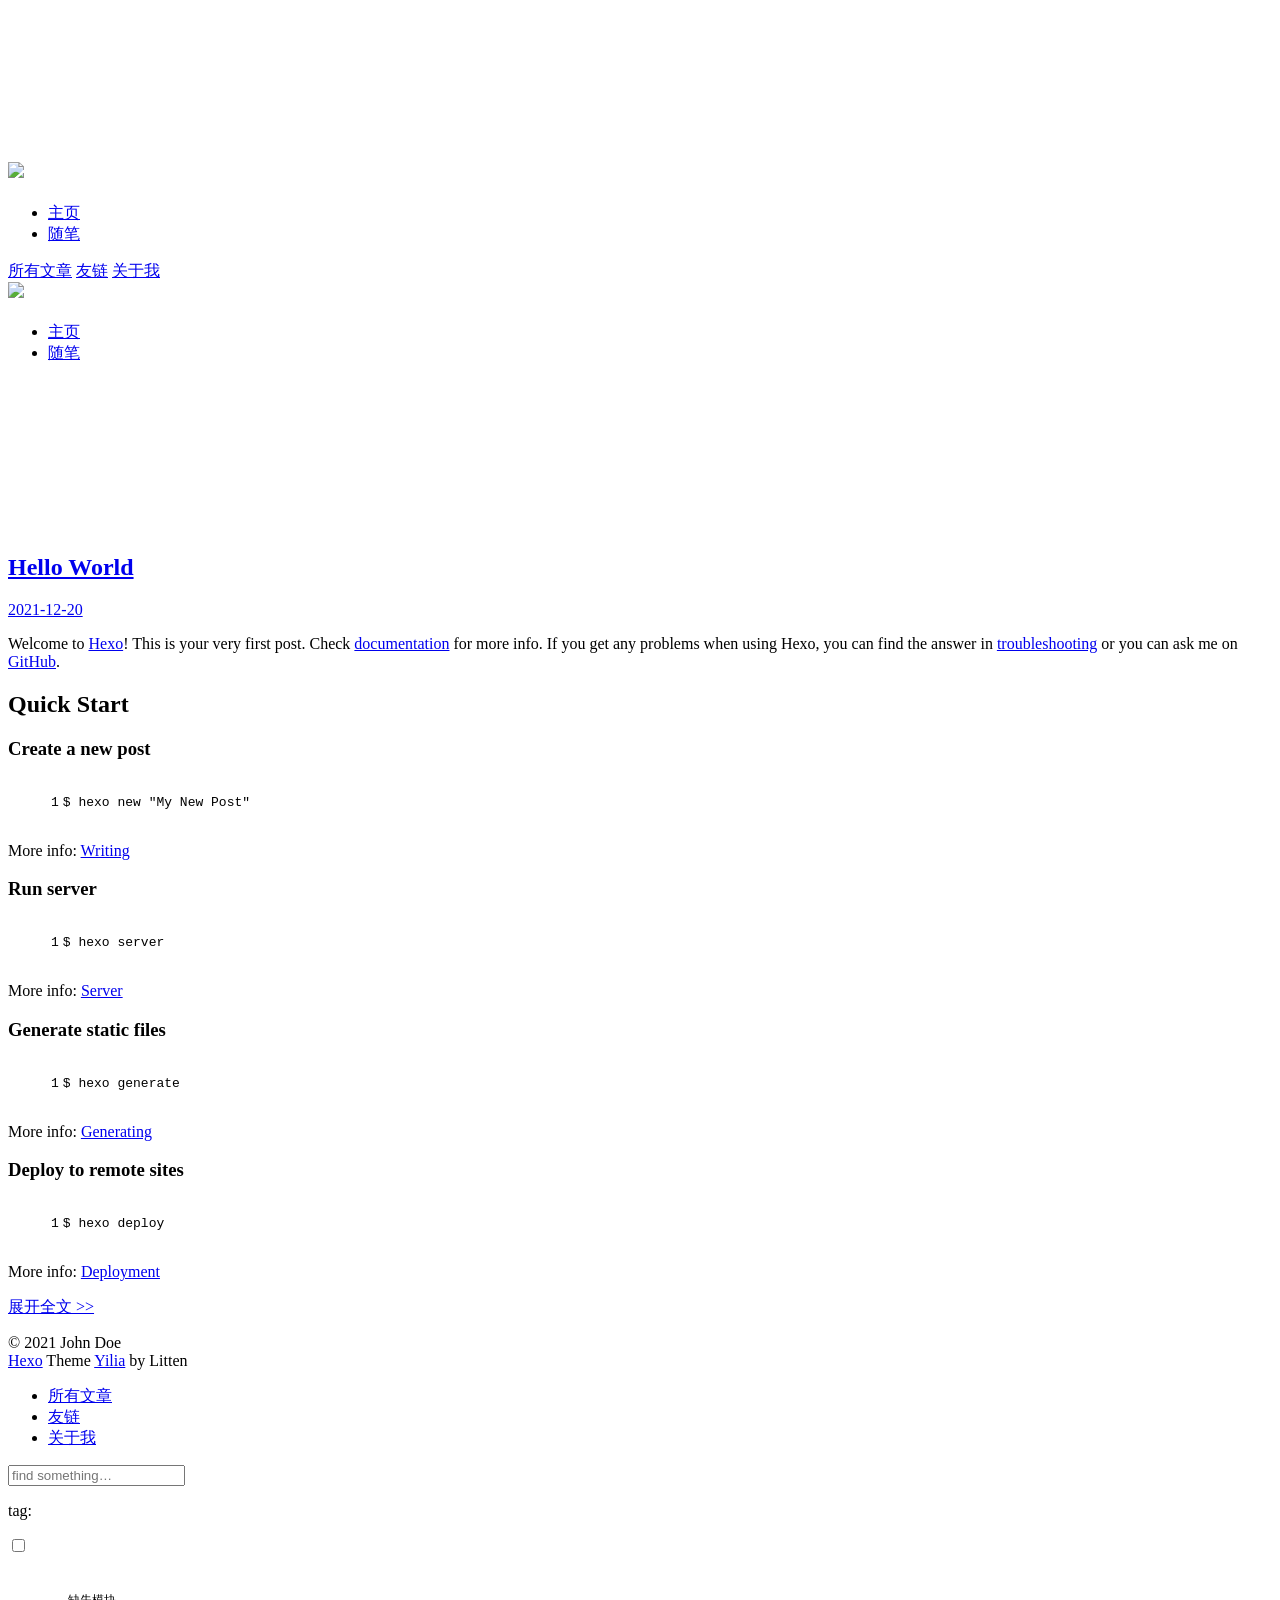
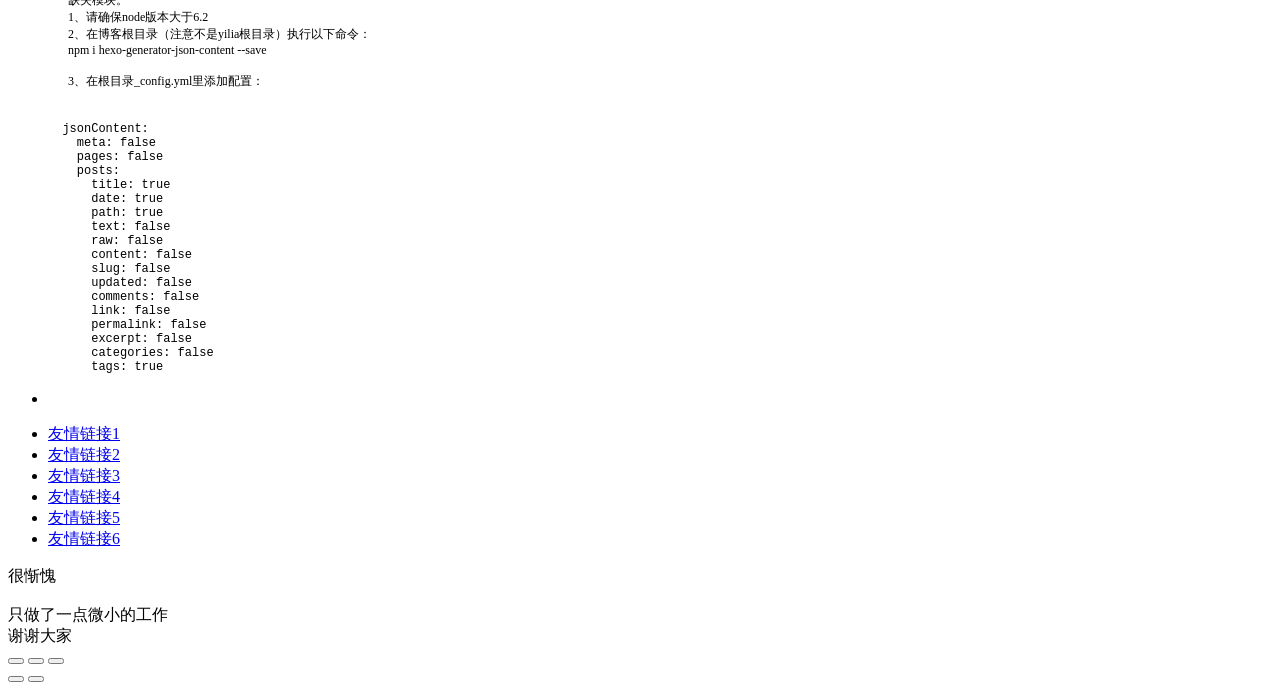
==== commit 75065bab: "Site updated: 2021-12-20 12:16:35" ====
--- a/index.html
+++ b/index.html
@@ -43,7 +43,7 @@
 <div class="intrude-less">
 	<header id="header" class="inner">
 		<a href="/" class="profilepic">
-			<img src="" class="js-avatar">
+			<img src="D:/blog/themes/yilia/source/img/tx.jpg" class="js-avatar">
 		</a>
 		<hgroup>
 		  <h1 class="header-author"><a href="/"></a></h1>
@@ -101,7 +101,7 @@
 	<div class="intrude-less">
 		<header id="header" class="inner">
 			<div class="profilepic">
-				<img src="" class="js-avatar">
+				<img src="D:/blog/themes/yilia/source/img/tx.jpg" class="js-avatar">
 			</div>
 			<hgroup>
 			  <h1 class="header-author js-header-author"></h1>
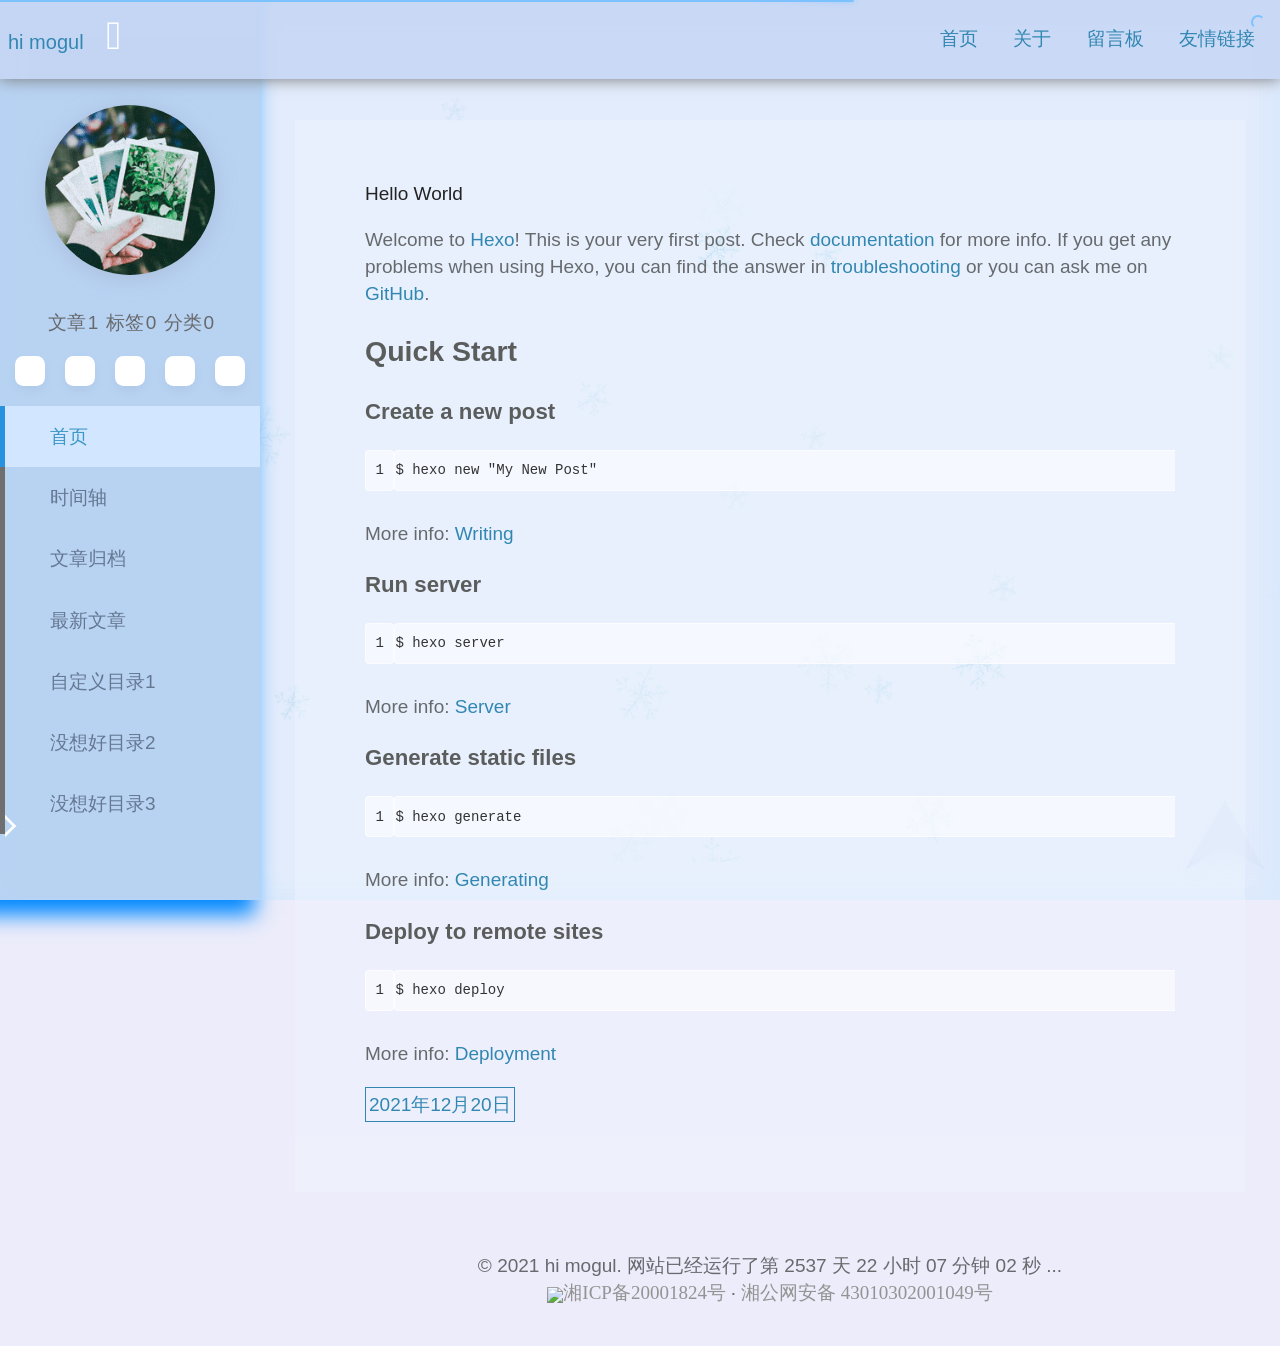
==== commit 2c2936cc: "Site updated: 2021-12-20 14:22:52" ====
--- a/index.html
+++ b/index.html
@@ -1,178 +1,608 @@
 <!DOCTYPE html>
 <html>
+    <!-- Head -->
+    <!--
+ * @Autor: dearmsdan
+ * @Date: 2021-06-26 14:20:44
+ * @LastEditTime: 2021-06-26 14:30:44
+ * @Description: 
+-->
+
+  
+
 <head>
-  <meta charset="utf-8">
-  
-  <meta name="renderer" content="webkit">
-  <meta http-equiv="X-UA-Compatible" content="IE=edge" >
-  <link rel="dns-prefetch" href="http://example.com">
-  <title>Hexo</title>
-  <meta name="viewport" content="width=device-width, initial-scale=1, maximum-scale=1">
-  <meta property="og:type" content="website">
-<meta property="og:title" content="Hexo">
-<meta property="og:url" content="http://example.com/index.html">
-<meta property="og:site_name" content="Hexo">
-<meta property="og:locale" content="en_US">
-<meta property="article:author" content="John Doe">
-<meta name="twitter:card" content="summary">
-  
-    <link rel="alternative" href="/atom.xml" title="Hexo" type="application/atom+xml">
-  
-  
-    <link rel="icon" href="/favicon.png">
-  
-  <link rel="stylesheet" type="text/css" href="/./main.0cf68a.css">
-  <style type="text/css">
-  
-    #container.show {
-      background: linear-gradient(200deg,#a0cfe4,#e8c37e);
-    }
-  </style>
-  
-
-  
-
+	<title> hi mogul</title>
+	<meta http-equiv="content-type" content="text/html; charset=utf-8">
+	<meta name="keywords" content="hi mogul,hexo-theme-dearmsdan一款Hexo主题宝钻蓝色,It gives people a sense of emptiness,hexo简约主题,HEXO,dearmsdan.com" />
+	<meta name="description" content="It gives people a sense of emptiness">
+	<meta name="viewport" content="width=device-width, initial-scale=1.0, maximum-scale=1.0, user-scalable=0">
+	<link rel="shortcut icon" href="/logo.png" type="image/png" />
+	
+	
+		 
+		
+	
+	
+	<link rel="stylesheet" type="text/css" href="//at.alicdn.com/t/font_1605171_5fpik914nu9.css">
+	
+	<link rel="stylesheet" type="text/css" href="/css/bootstrap-3.3.4.css">
+	
+<link rel="stylesheet" href="/css/style.css">
+
+	
+	<link rel="stylesheet" type="text/css" href="/css/avatar_user.css">
+	
+	<link rel="stylesheet" type="text/css" href="/css/social/social.css">
+	
+	<link rel="stylesheet" type="text/css" href="/css/navEffect.css">
+	
+	<link rel="stylesheet" href="/resources/dearmsdan_link/link.css">
+	
+	<link rel="stylesheet" type="text/css" href="/css/post_content.css">
+	
+	
+	<script src="/js/jquery1.10.2.min.js"></script>
+	
+	<script src="/js/jquery.slimscroll.min.js"></script>
+	
+<script src="/js/app.js"></script>
+
+	<script src="/js/bootstrap-3.3.4.js"></script>
+	
+	<script src="/js/s.js"></script>
+	
+	<script src="/js/valine.js"></script>
+	
+	
+	<script src="/resources/loadingBar/pace.min.js"></script>
+	<link rel="stylesheet" href="/resources/loadingBar/flash.css"> 
+	
+	
 <meta name="generator" content="Hexo 5.4.0"></head>
 
-<body>
-  <div id="container" q-class="show:isCtnShow">
-    <canvas id="anm-canvas" class="anm-canvas"></canvas>
-    <div class="left-col" q-class="show:isShow">
-      
-<div class="overlay" style="background: #4d4d4d"></div>
-<div class="intrude-less">
-	<header id="header" class="inner">
-		<a href="/" class="profilepic">
-			<img src="D:/blog/themes/yilia/source/img/tx.jpg" class="js-avatar">
-		</a>
-		<hgroup>
-		  <h1 class="header-author"><a href="/"></a></h1>
-		</hgroup>
-		
-
-		<nav class="header-menu">
-			<ul>
-			
-				<li><a href="/">主页</a></li>
-	        
-				<li><a href="/tags/%E9%9A%8F%E7%AC%94/">随笔</a></li>
-	        
-			</ul>
-		</nav>
-		<nav class="header-smart-menu">
-    		
-    			
-    			<a q-on="click: openSlider(e, 'innerArchive')" href="javascript:void(0)">所有文章</a>
-    			
-            
-    			
-    			<a q-on="click: openSlider(e, 'friends')" href="javascript:void(0)">友链</a>
-    			
-            
-    			
-    			<a q-on="click: openSlider(e, 'aboutme')" href="javascript:void(0)">关于我</a>
-    			
-            
-		</nav>
-		<nav class="header-nav">
-			<div class="social">
-				
-					<a class="github" target="_blank" href="#" title="github"><i class="icon-github"></i></a>
-		        
-					<a class="weibo" target="_blank" href="#" title="weibo"><i class="icon-weibo"></i></a>
-		        
-					<a class="rss" target="_blank" href="#" title="rss"><i class="icon-rss"></i></a>
-		        
-					<a class="zhihu" target="_blank" href="#" title="zhihu"><i class="icon-zhihu"></i></a>
-		        
-			</div>
-		</nav>
-	</header>		
-</div>
-
-    </div>
-    <div class="mid-col" q-class="show:isShow,hide:isShow|isFalse">
-      
-<nav id="mobile-nav">
-  	<div class="overlay js-overlay" style="background: #4d4d4d"></div>
-	<div class="btnctn js-mobile-btnctn">
-  		<div class="slider-trigger list" q-on="click: openSlider(e)"><i class="icon icon-sort"></i></div>
-	</div>
-	<div class="intrude-less">
-		<header id="header" class="inner">
-			<div class="profilepic">
-				<img src="D:/blog/themes/yilia/source/img/tx.jpg" class="js-avatar">
-			</div>
-			<hgroup>
-			  <h1 class="header-author js-header-author"></h1>
-			</hgroup>
-			
-			
-			
-				
-			
-				
-			
-			
-			
-			<nav class="header-nav">
-				<div class="social">
-					
-						<a class="github" target="_blank" href="#" title="github"><i class="icon-github"></i></a>
-			        
-						<a class="weibo" target="_blank" href="#" title="weibo"><i class="icon-weibo"></i></a>
-			        
-						<a class="rss" target="_blank" href="#" title="rss"><i class="icon-rss"></i></a>
-			        
-						<a class="zhihu" target="_blank" href="#" title="zhihu"><i class="icon-zhihu"></i></a>
-			        
-				</div>
-			</nav>
-
-			<nav class="header-menu js-header-menu">
-				<ul style="width: 50%">
+
+<div class="toping"></div>
+
+
+
+	
+    <body>
+		<div id="dearmsdan">
+		<!-- Header -->
+		
+<nav class="navbar navbar-default navbar-fixed-top">
+		<div class="brand"> 
+			<a>
+				<i id="dearmsdan-logo" style="font-size:50px;vertical-align: middle;"
+			class="DearMsDanIconFont icon-zh"></i>
 				
 				
-					<li style="width: 50%"><a href="/">主页</a></li>
-		        
-					<li style="width: 50%"><a href="/tags/%E9%9A%8F%E7%AC%94/">随笔</a></li>
-		        
+			</a>
+			<a href="/">
+				<span style="font-size: 20px;">hi mogul</span>
+			</a>
+		</div>
+		<div class="nav-list"> 
+			
+			<a href="/" title="首页">
+				<span>
+					首页
+				</span>
+			</a>
+			
+			<a href="/about.html" title="关于">
+				<span>
+					关于
+				</span>
+			</a>
+			
+			<a href="/valine.html" title="留言板">
+				<span>
+					留言板
+				</span>
+			</a>
+			
+			<a href="/link.html" title="友情链接">
+				<span>
+					友情链接
+				</span>
+			</a>
+			
+		</div>
+	
+	
+      <div class="mobile">
+        <div class="mobile-inner">
+          <div class="mobile-inner-header">
+            <div class="mobile-inner-header-icon mobile-inner-header-icon-out">
+				<span></span><span></span>
+			  </div>
+          </div>
+         	<div class="mobile-inner-nav"> 
+				
+				<a href="/" title="首页">
+					<span>
+						首页
+					</span>
+				</a>
+				
+				<a href="/about.html" title="关于">
+					<span>
+						关于
+					</span>
+				</a>
+				
+				<a href="/valine.html" title="留言板">
+					<span>
+						留言板
+					</span>
+				</a>
+				
+				<a href="/link.html" title="友情链接">
+					<span>
+						友情链接
+					</span>
+				</a>
+				
+			</div>
+        </div>
+    </div>
+	
+<script>
+	$(window).load(function () {
+	  $(".mobile-inner-header-icon").click(function(){
+	  	$(this).toggleClass("mobile-inner-header-icon-click mobile-inner-header-icon-out");
+	  	$(".mobile-inner-nav").slideToggle(250);
+	  });
+	  $(".mobile-inner-nav a").each(function( index ) {
+	  	$( this ).css({'animation-delay': (index/10)+'s'});
+	  });
+	});
+</script>
+	
+	
+	
+	
+	<div class="container-fluid">
+		<div class="navbar-btn" style="padding: 0; padding-top: 10px;">
+			<button type="button" class="btn-toggle-fullwidth btn-toggle-mx">
+				<i class="DearMsDanIconFont">&#xe623;</i>
+			</button>
+		</div>
+	</div>
+</nav>
+
+
+
+<div id="sidebar-nav" class="sidebar">
+
+<div class="dearmsdan-bg">
+	<div class="dearmsdano div_bg"></div>		
+</div>
+
+
+		<div class="sidebar-scroll">
+			<div class="sidebar-author">
+				<a href="/">
+					
+						<img src="/Pexels.gif">
+						<img src="/logo.png">
+					
+				</a>
+			</div>
+			<nav>
+				
+				<div class="dearmsdan-count">
+					<span>文章</span>1
+					<span>标签</span>0
+					<span>分类</span>0
+				</div>		
+			<div class="social-btns">
+				
+				
+					<a target="_blank" class="btn GitHub" href="https://github.com/ZHD99/">
+						
+            		<i class="DearMsDanIconFont icon-git"></i>
+						
+        			</a>
+				
+					<a target="_blank" class="btn email" href="mailto:dearmsdan@outlook.com">
+						
+            		<i class="DearMsDanIconFont icon-youxiang"></i>
+						
+        			</a>
+				
+					<a target="_blank" class="btn netease" href="https://music.163.com/">
+						
+            		<i class="DearMsDanIconFont icon-netease"></i>
+						
+        			</a>
+				
+					<a target="_blank" class="btn qq" href="https://wpa.qq.com/msgrd?v=3&uin=2646405301&site=qq&menu=yes">
+						
+            		<i class="DearMsDanIconFont icon-qq"></i>
+						
+        			</a>
+				
+					<a target="_blank" class="btn weibo" href="https://weibo.com/">
+						
+            		<i class="DearMsDanIconFont icon-weibo"></i>
+						
+        			</a>
+				
+				</div>
+				
+		 
+				
+		
+				<ul class="nav">	
+					<li>
+						<a target="_self" href="/" class="iframe_link active"><span>首页</span>
+						</a>
+					</li>
+					
+						<li>
+							<a id="axis" target="_self" href="/axis.html" class="nav-togg">
+								<span>时间轴</span>
+							</a>
+						</li>
+					
+					
+					
+					
+
+					  
+					  <!--
+ * @Autor: dearmsdan
+ * @Date: 2021-06-26 09:26:54
+ * @LastEditTime: 2021-06-26 10:51:23
+ * @Description: 
+-->
+
+
+
+
+					  
+					  <!--
+ * @Autor: dearmsdan
+ * @Date: 2021-06-26 09:26:54
+ * @LastEditTime: 2021-06-26 11:15:20
+ * @Description: 
+-->
+
+
+
+
+
+					  
+					  
+
+  
+  <li>
+	  <a href="javascript:;" class="nav-togg" target="_self" ><span>文章归档</span>
+	  </a>
+    <div>
+      <ul class="archive-list"><li class="archive-list-item"><a class="archive-list-link" href="/archives/2021/12/">December 2021</a></li></ul>
+    </div>
+  </li>
+  
+
+
+					  
+					  
+
+
+
+  
+  <li>
+	  <a href="javascript:;" class="nav-togg" target="_self" ><span>最新文章</span>
+	  </a>
+    <div>
+      <ul>
+        
+          <li style="font-size: 16px;">
+            <a href="/2021/12/20/hello-world/">Hello World</a>
+          </li>
+        
+      </ul>
+    </div>
+  </li>
+  
+
+					  
+					
+					
+				
+					<li>
+						<a href="javascript:;" class="nav-togg" target="_self" title="自定义目录1">自定义目录1</a>
+						<div>
+							<ul>
+							
+								<li>
+									<a href="https://www.baidu.com/" class="nav-togg" target="_self" title="没想好1">没想好1</a>
+								</li>
+									
+							
+								<li>
+									<a href="mailto:dearmsdan@outlook.com" class="nav-togg" target="_self" title="email">email</a>
+								</li>
+									
+							
+								<li>
+									<a href="/about3.html" class="nav-togg" target="_self" title="没想好3">没想好3</a>
+								</li>
+									
+								
+							</ul>
+						</div>
+					</li>
+				
+					<li>
+						<a href="javascript:;" class="nav-togg" target="_self" title="没想好目录2">没想好目录2</a>
+						<div>
+							<ul>
+							
+								<li>
+									<a href="/about3.html" class="nav-togg" target="_self" title="地址1">地址1</a>
+								</li>
+									
+							
+								<li>
+									<a href="/about2.html" class="nav-togg" target="_self" title="地址2">地址2</a>
+								</li>
+									
+							
+								<li>
+									<a href="/about1.html" class="nav-togg" target="_self" title="地址3">地址3</a>
+								</li>
+									
+								
+							</ul>
+						</div>
+					</li>
+				
+					<li>
+						<a href="javascript:;" class="nav-togg" target="_self" title="没想好目录3">没想好目录3</a>
+						<div>
+							<ul>
+							
+								<li>
+									<a href="/about3.html" class="nav-togg" target="_self" title="没想好1">没想好1</a>
+								</li>
+									
+							
+								<li>
+									<a href="/about2.html" class="nav-togg" target="_self" title="没想好2">没想好2</a>
+								</li>
+									
+							
+								<li>
+									<a href="/about1.html" class="nav-togg" target="_self" title="没想好3">没想好3</a>
+								</li>
+									
+								
+							</ul>
+						</div>
+					</li>
+					
+					
+					
 				</ul>
 			</nav>
-		</header>				
-	</div>
-	<div class="mobile-mask" style="display:none" q-show="isShow"></div>
-</nav>
-
-      <div id="wrapper" class="body-wrap">
-        <div class="menu-l">
-          <div class="canvas-wrap">
-            <canvas data-colors="#eaeaea" data-sectionHeight="100" data-contentId="js-content" id="myCanvas1" class="anm-canvas"></canvas>
-          </div>
-          <div id="js-content" class="content-ll">
-            
-  
-    <article id="post-hello-world" class="article article-type-post  article-index" itemscope itemprop="blogPost">
-  <div class="article-inner">
+		</div>
+</div>
+
+
+
+
+
+
+
+
+
+
+
+				
+	
+	<style>
+/* CSS */
+.canvas {
+    position:fixed;
+    width: 1920px;
+    height: 862px;
+    left: -360px;
+    top: 0;
+    z-index: -1;
+}
+	</style>
+<canvas class="canvas dearmsdan-canvas" width="1920" height="862"></canvas>
+<canvas class="canvas dearmsdan-festival dearmsdan-canvas" width="1920" height="862"></canvas>
+
+
+
+
+
+
+
+
+
+
+
+
+<div class="dearmsdan-bg">
+	<div class="div_bg"></div>		
+</div>
+
+
+
+
+<script>
+    //background-image: url(https://img.xjh.me/random_img.php?type=bg&ctype=nature&return=302);
+</script>
+			<div class="main">
+				<div class="main-content">
+					
+
+
+
+
+<style>
+.dearmsdan-post {
+	webkit-transform: translateZ(0);
+	-moz-transform: translateZ(0);
+	-ms-transform: translateZ(0);
+	-o-transform: translateZ(0);
+	transform: translateZ(0);
+}
+.dearmsdan-post:hover{
+	webkit-transform: translateZ(0);
+	-moz-transform: translateZ(0);
+	-ms-transform: translateZ(0);
+	-o-transform: translateZ(0);
+	transform: translateZ(0);
+}
+</style>
+
+
+<style>
+@media screen and (max-width: 1024px){
+	.dearmsdan-more{    
+    opacity: 1!important;
+	}
+	.dearmsdan-more{  
+		display: contents!important;	
+	}
+	.dearmsdan-toping{
+		display: inline-block;
+		left: 10px;
+		top: 0;
+		z-index: 2;
+		color: #FFFFFF;
+		padding: 0 10px;
+		border-radius: 4px;
+		font-style: normal;
+		background-color: rgba(234, 67, 74, 0.7);
+	}
+	.dearmsdan-post:hover .dearmsdan-toping {display: inline-block!important;}
+}
+
+@media screen and (min-width: 1024px){
+	.dearmsdan-toping{
+		display: none;
+		position: fixed;
+		left: 10px;
+		top: 0;
+		z-index: 2;color: #FFFFFF;
+		clip-path: polygon(100% 0, 100% 100%, 50% 70%, 0 100%, 0 0);
+		background-color: rgba(255, 0, 0, 0.51);    
+		background: -webkit-gradient(linear, left bottom,left top, from(transparent), color-stop(100%, rgba(255, 0, 0, 0.51)));
+    	background: gradient(linear, left bottom,left top, from(transparent), color-stop(100%, rgba(255, 0, 0, 0.51)));
+		height: 61px;
+		width: 41px;
+	}
+}
+	.dearmsdan-more{   
+	display: inline-block;
+    float: right;
+    background-color: rgba(204, 196, 196, 0.45);
+    padding: .5rem 1rem;
+    border-radius: 4px;
+    color: #919191!important;
+    text-decoration: none;
+    opacity: 0;
+    -webkit-transition: opacity 1.2s;
+    transition: opacity 1.2s;
+    will-change: opacity;
+        -moz-user-select: none; /*火狐*/
+        -webkit-user-select: none; /*webkit浏览器*/
+        -ms-user-select: none; /*IE10*/
+        -khtml-user-select: none; /*早期浏览器*/
+        -o-user-select: none; /* Opera*/
+        user-select: none;
+	}
+	.dearmsdan-post:hover .dearmsdan-more {
+		opacity: 1;
+		animation: fade-in;
+		animation-duration: 0.6s;
+		-webkit-animation: fade-in 0.6s;
+	}
+	
+	@keyframes fade-in {  
+    0% {opacity: 0;}/*初始状态 透明度为0*/  
+    40% {opacity: 0;}/*过渡状态 透明度为0*/  
+    100% {opacity: 1;}/*结束状态 透明度为1*/  
+	}  
+	@-webkit-keyframes fade-in {/*针对webkit内核*/  
+		0% {opacity: 0;}  
+		40% {opacity: 0;}  
+		100% {opacity: 1;}  
+	}  
+	.dearmsdan-post:hover .dearmsdan-toping {display: block;}
+	.dearmsdan-tags{
+	}
+	.dearmsdan-tags a{
+		color: #fff; 
+		font-size: 15px; 
+	}
+	.dearmsdan-tags a {
+    text-overflow: ellipsis;
+    overflow: hidden;
+    white-space: nowrap;
+	}
+	
+</style>
+
+
+<style>
+	
+@media screen and (min-width: 1024px){
+	.dearmsdan-post:hover{
+   		border: none;
+		transform: translateY(-20px);
+		-webkit-transform: translateY(-20px);
+		-moz-transform: translateY(-20px);
+		background-color: rgba(255, 255, 255, 0.3);
+	}
+	.dearmsdan-post{    
+		padding: 60px 70px!important;
+	}
+}
+	.dearmsdan-post{    
+/*   		border: 1px #b8c7ff solid;*/
+		margin: 0px;    margin-bottom: 20px;
+        background-color: rgba(240, 248, 255, 0.4);
+	}
+</style>
+
+
+
+
+
+
+<div class="dearmsdan">
+	<section class="dearmsdan-posts">
     
-      <header class="article-header">
-        
-  
-    <h1 itemprop="name">
-      <a class="article-title" href="/2021/12/20/hello-world/">Hello World</a>
-    </h1>
-  
-
-        
-        <a href="/2021/12/20/hello-world/" class="archive-article-date">
-  	<time datetime="2021-12-20T02:31:24.144Z" itemprop="datePublished"><i class="icon-calendar icon"></i>2021-12-20</time>
-</a>
-        
-      </header>
     
-    <div class="article-entry" itemprop="articleBody">
-      
-        <p>Welcome to <a target="_blank" rel="noopener" href="https://hexo.io/">Hexo</a>! This is your very first post. Check <a target="_blank" rel="noopener" href="https://hexo.io/docs/">documentation</a> for more info. If you get any problems when using Hexo, you can find the answer in <a target="_blank" rel="noopener" href="https://hexo.io/docs/troubleshooting.html">troubleshooting</a> or you can ask me on <a target="_blank" rel="noopener" href="https://github.com/hexojs/hexo/issues">GitHub</a>.</p>
+    
+    
+    
+		
+    <div class="dearmsdan-post" id="dearmsdanIndex">
+		<div class="dearmsdan-inner-content">
+		<div class="dearmsdan-inner-img">
+			<div class="dearmsdan-cover-content">
+				<a href="/2021/12/20/hello-world/">
+					<div class="dearmsdan-title"> 
+						Hello World
+					</div>
+				</a>
+			</div>
+			
+		</div>
+
+			<article>
+				
+				<p>Welcome to <a target="_blank" rel="noopener" href="https://hexo.io/">Hexo</a>! This is your very first post. Check <a target="_blank" rel="noopener" href="https://hexo.io/docs/">documentation</a> for more info. If you get any problems when using Hexo, you can find the answer in <a target="_blank" rel="noopener" href="https://hexo.io/docs/troubleshooting.html">troubleshooting</a> or you can ask me on <a target="_blank" rel="noopener" href="https://github.com/hexojs/hexo/issues">GitHub</a>.</p>
 <h2 id="Quick-Start"><a href="#Quick-Start" class="headerlink" title="Quick Start"></a>Quick Start</h2><h3 id="Create-a-new-post"><a href="#Create-a-new-post" class="headerlink" title="Create a new post"></a>Create a new post</h3><figure class="highlight bash"><table><tr><td class="gutter"><pre><span class="line">1</span><br></pre></td><td class="code"><pre><span class="line">$ hexo new <span class="string">&quot;My New Post&quot;</span></span><br></pre></td></tr></table></figure>
 
 <p>More info: <a target="_blank" rel="noopener" href="https://hexo.io/docs/writing.html">Writing</a></p>
@@ -186,293 +616,3002 @@
 
 <p>More info: <a target="_blank" rel="noopener" href="https://hexo.io/docs/one-command-deployment.html">Deployment</a></p>
 
+				
+			</article>
+			<div class="dearmsdan-post-Statistics">
+				<a>2021年12月20日</a>
+				
+				
+			</div>
+		</div>
+		<a href="/2021/12/20/hello-world/"><div class="dearmsdan-more">阅读更多...</div></a>
+		
+    </div>
+    
+	
+    
+</section>
+	
+
+
+
+<!--
+        prev_text: '<i class="iconfont">&#xe617;</i>',
+        next_text: '<i class="iconfont">&#xe627;</i>'
+-->
+</div>
+
+
+
+
+
+
+
+
+
+
+
+    				
+					
+	
+	<script src="/resources/jscex/jscex.min.js"></script>
+	<script src="/resources/jscex/jscex-parser.js"></script>
+	<script src="/resources/jscex/jscex-jit.js"></script>
+	<script src="/resources/jscex/jscex-builderbase.min.js"></script>
+	<script src="/resources/jscex/jscex-async.min.js"></script>
+	<script src="/resources/jscex/jscex-async-powerpack.min.js"></script>
+
+
+<style>
+	footer{    
+		position: static;
+    	padding: 20px;
+		/*margin-top: 50px;*/
+    	text-align: center;
+		font-size: inherit;
+}
+	.footer:hover{        
+    	background: rgba(84, 76, 76, 0.08);
+    	/*background-image: url('/resources/snow.gif')!important;*/
+    	background-size: contain!important;
+		box-shadow: 0 4px 24px rgb(109, 108, 108);
+		transition: all 0.6s cubic-bezier(0.165, 0.84, 0.44, 1) 0s;
+		text-decoration: none;
+}
+	.footer a{
+		text-decoration: none;
+    	color: #7d7dff;
+		font-family: initial;
+	}
+	.footer a:hover{
+    color: rgba(255, 255, 255, 0)!important;
+	}
+	.footer .footer-logo{
+		color: #2c97e8;
+	}
+	.footer .footer-logo img{   
+		margin-left: 20px;
+	}
+	.foor{
+	overflow: hidden;
+    white-space: nowrap;
+    text-overflow: ellipsis;
+	}
+	
+	.footer a::after {
+	/*	color: #7cc2ff;*/
+	  -webkit-transition: width 0.35s;
+	  transition: width 0.35s;
+	  content: "";
+	  right: 0;
+	  width: 0;
+	  bottom: -2px;
+	  position: absolute;
+	  border-bottom: 2px solid;
+	}
+	.footer a:hover:after {
+		left: 1%;
+		right: 1%;
+		opacity: 1;
+		-webkit-transition: all .5s;
+		-o-transition: all .5s;
+		-ms-transition: all .5s;
+		transition: all .5s;
+	}
+</style>
+
+
+<footer class="footer">	
+	<div class="footer-content">
+		<div class="foor"></div>
+		<div class="foor">
+			© 2021 
+			hi mogul.  
+			 <span id="dearmsdan-time-box"> 
+				 网站已经运行了<span id="dearmsdan-time"></span>
+			 </span>...
+		</div>
+		<div class="foor">
+			<a style='color:#939393;' href='http://hn.beian.miit.gov.cn/' target='_blank'> <img width='16px' src='https://img.alicdn.com/tfs/TB1..50QpXXXXX7XpXXXXXXXXXX-40-40.png' />湘ICP备20001824号 </a>·<a target='_blank' href='http://www.beian.gov.cn/portal/registerSystemInfo' style='display:inline-block;text-decoration:none;height:20px;line-height:20px;'><p style='height:20px;line-height:20px;margin: 0px 0px 0px 5px; color:#939393;'>湘公网安备 43010302001049号</p></a>
+		</div>
+	</div>
+</footer>
+<script>
+
+var $win = $(window);
+var clientWidth = $win.width();
+var clientHeight = $win.height();
+
+/* $(window).resize(function() {
+    var newWidth = $win.width();
+    var newHeight = $win.height();
+    if (newWidth != clientWidth && newHeight != clientHeight) {
+        location.replace(location);
+    }
+}); */
+ 
+(function($) {
+	$.fn.typewriter = function() {
+		this.each(function() {
+			var $ele = $(this), str = $ele.html(), progress = 0;
+			$ele.html('');
+			var timer = setInterval(function() {
+				var current = str.substr(progress, 1);
+				if (current == '<') {
+					progress = str.indexOf('>', progress) + 1;
+				} else {
+					progress++;
+				}
+				$ele.html(str.substring(0, progress) + (progress & 1 ? '_' : ''));
+				if (progress >= str.length) {
+					clearInterval(timer);
+				}
+			}, 75);
+		});
+		return this;
+	};
+})(jQuery);
+ 
+function timeElapse(date){
+	var current = Date();
+	var seconds = (Date.parse(current) - Date.parse(date)) / 1000;
+	var days = Math.floor(seconds / (3600 * 24));
+	seconds = seconds % (3600 * 24);
+	var hours = Math.floor(seconds / 3600);
+	if (hours < 10) {
+		hours = "0" + hours;
+	}
+	seconds = seconds % 3600;
+	var minutes = Math.floor(seconds / 60);
+	if (minutes < 10) {
+		minutes = "0" + minutes;
+	}
+	seconds = seconds % 60;
+	if (seconds < 10) {
+		seconds = "0" + seconds;
+	}
+	var result = "第 <span class=\"digit\">" + days + "</span> 天 <span class=\"digit\">" + hours + "</span> 小时 <span class=\"digit\">" + minutes + "</span> 分钟 <span class=\"digit\">" + seconds + "</span> 秒"; 
+	$("#dearmsdan-time").html(result);
+}
+    </script>
+	<script>
+	
+	
+	
+	
+	
+	var textAnimate = eval(Jscex.compile("async", function () 
+		{
+		    var together = new Date();
+		    together.setFullYear(2019,11, 25); 			//时间年月日，注意月份是0-11
+		    together.setHours(0);						//小时	
+		    together.setMinutes(0);						//分钟
+		    together.setSeconds(0);						//秒前一位
+		    together.setMilliseconds(0);				//秒第二位
+            $("#dearmsdan-time-box").fadeIn(500);
+            while (true) {
+                timeElapse(together);
+                $await(Jscex.Async.sleep(1000));
+            }
+		}));
+ 
+		textAnimate().start();
+
+	
+	
+	
+	
+	</script>
+
+
+
+				</div>
+			</div>
+		</div>
+
+		
+	
+	
+
+
+
+
+	
+
+
+<script>
+      var browsehappy_config = {
+        ie: 12,
+        type: 'box',
+        debug: false,
+        tip: "站点目前不支持 IE 请 ↓↓↓",
+        show:['chrome','firefox','360','qq','opera']
+      };
+    </script>
+    <script src="https://cdn.jsdelivr.net/gh/a632079/browserhappy@0.0.1/browserhappy.min.js"></script>
+
+
+<!--
+ * @Autor: dearmsdan
+ * @Date: 2021-02-09 12:56:49
+ * @LastEditTime: 2021-06-26 08:04:38
+ * @Description: 
+-->
+
+<link href="/resources/meuplayer/css/player.css" rel="stylesheet" type="text/css" />
+
+<!--id="jp_container_N" 的 为播放器初始位置style="left: 0px;    0或者-480 -->
+<div id="jp_container_N" class="jp-video jp-video-270p" role="application" aria-label="media player" style="left: -480px; height: 94px; bottom: 20px;">
+	<div class="jp-type-playlist">
+		<div id="jquery_jplayer_N" class="jp-jplayer" style="width: 90px; height: 90px;">	<img id="jp_poster_0" style="width: 90px; height: 90px; display: none;" src="">
+			<audio id="jp_audio_0" preload="metadata" src="" title="加载中...."></audio>
+			<video id="jp_video_0" preload="metadata" title="加载中...." style="width: 0px; height: 0px;"></video>
+		</div>
+		<div class="jp-gui">
+			<div class="jp-video-play" style="display: none;">
+				<button class="jp-video-play-icon" role="button" tabindex="0">播放</button>
+			</div>
+			<div class="jp-interface">
+				<div class="jp-progress">
+					<div class="jp-seek-bar" style="width: 100%;">
+						<div class="jp-play-bar" style="overflow: hidden; width: 0%;"></div>
+					</div>
+				</div>
+				<div class="jp-current-time" role="timer" aria-label="time">00:00</div>
+				<div class="jp-duration" role="timer" aria-label="duration">05:25</div>
+				<div class="jp-controls-holder">
+					<div class="jp-controls">
+						<button class="jp-previous" role="button" tabindex="0">上一曲</button>
+						<button class="jp-play" role="button" tabindex="0">播放</button>
+						<button class="jp-next" role="button" tabindex="0">下一曲</button>
+						<button class="jp-stop" role="button" tabindex="0">暂停</button>
+					</div>
+					<div class="jp-volume-controls">
+						<button class="jp-mute" role="button" tabindex="0">静音</button>
+						<button class="jp-volume-max" role="button" tabindex="0">最大音量</button>
+						<div class="jp-volume-bar">
+							<div class="jp-volume-bar-value" style="width: 80%;"></div>
+						</div>
+					</div>
+					<div class="jp-toggles">
+						<button class="jp-repeat" role="button" tabindex="0">重复</button>
+						<button class="jp-shuffle" role="button" tabindex="0">随机</button>
+					</div>
+				</div>
+				<div class="jp-details" style="display: none;">
+				<div class="jp-title" aria-label="title">加载中....</div>
+				</div>
+			</div>
+		</div>
+		<div class="jp-playlist">
+			<div class="jp-playlist-box" style="height: 0px;">
+				<ul style="height: 1000px; display: block; top: 0px;">
+					
+				</ul>
+			</div>
+		</div>
+		<div class="jp-no-solution" style="display: none;">
+			<span style="transform: rotate(180deg);">升级需要</span> 您浏览器赞不支持播放，请更新版本
+			<a href="http://get.adobe.com/flashplayer" target="_blank">Flash插件</a>.
+		</div>
+	</div>
+
+	<div class="scrollBar" style="display: block;">
+		<div class="bar" style="top: 0px;"></div>
+	</div>
+
+	<button type="button" class="folded_bt" title="点击收缩" id="btnfold" style="top: 0px;">
+	<span style="transform: rotate(0deg);"></span><!--transform: rotate(180deg);或者transform: rotate(0deg); -->
+	</button>
+
+	<div id="listClose"></div>
+
+</div>
+
+
+<script async src="/resources/meuplayer/player/player.js"></script>
+<script async src="/resources/meuplayer/player/playlist.js"></script>
+<script type="text/javascript">
+
+   if (window.addEventListener) {window.addEventListener("load",dearmsdanPlaylist, false); } 
+   else if (window.attachEvent) { window.attachEvent("onload",dearmsdanPlaylist);}  
+   else{window.onload =dearmsdanPlaylist; }
       
 
-      
-    </div>
-    <div class="article-info article-info-index">
-      
-      
-      
-
-      
-        <p class="article-more-link">
-          <a class="article-more-a" href="/2021/12/20/hello-world/">展开全文 >></a>
-        </p>
-      
-
-      
-      <div class="clearfix"></div>
+function dearmsdanPlaylist(){
+	
+var myPlaylist = new jPlayerPlaylist({
+		jPlayer: "#jquery_jplayer_N",
+		cssSelectorAncestor: "#jp_container_N",
+		error: function(event){ }
+	},[
+   
+   	{	
+    		title: "Right Here Waiting",
+			artist: "Richard Marx",
+    		mp3: "http://music.163.com/song/media/outer/url?id=3313653.mp3",
+    		poster: "http://p2.music.126.net/_62h3kA2WCrYEXWL0yaJ7Q==/1743825441658717.jpg?param=130y130"
+	},
+   
+   	{	
+    		title: "勇气",
+			artist: "棉子",
+    		mp3: "http://music.163.com/song/media/outer/url?id=1411358329.mp3",
+    		poster: "http://p2.music.126.net/QcWNRX_0uhckImvF2nN1xA==/109951164573973377.jpg?param=130y130"
+	},
+   
+   	{	
+    		title: "东京不太热",
+			artist: "封茗囧菌",
+    		mp3: "http://music.163.com/song/media/outer/url?id=34723470.mp3",
+    		poster: "http://p1.music.126.net/srjmIxgdjRlCXSjZtl2aaw==/109951163825045428.jpg?param=90y90"
+	},
+   
+   	{	
+    		title: "空山新雨后",
+			artist: "冷十三",
+    		mp3: "http://music.163.com/song/media/outer/url?id=1397565121.mp3",
+    		poster: "http://p1.music.126.net/jio03zzjVqkuofI0054Syg==/109951164433163481.jpg?param=177y177"
+	},
+   
+   	{	
+    		title: "拜拜",
+			artist: "小竖琴",
+    		mp3: "http://music.163.com/song/media/outer/url?id=1383594415.mp3",
+    		poster: "http://p1.music.126.net/aRpHnChT3GFQI7AsqCw6iA==/109951164284919406.jpg?param=130y130"
+	},
+   
+   	{	
+    		title: "冬眠",
+			artist: "司南",
+    		mp3: "http://music.163.com/song/media/outer/url?id=1398663411.mp3",
+    		poster: "http://p1.music.126.net/4KDBaQXnQywQovmqvjx-8Q==/109951164444131697.jpg?param=130y130"
+	},
+   
+   	{	
+    		title: "我的名字",
+			artist: "焦迈奇",
+    		mp3: "http://music.163.com/song/media/outer/url?id=554241732.mp3",
+    		poster: "http://p1.music.126.net/a_rb8pgC5R_hO-lfm7acSw==/109951164019567772.jpg?param=130y130"
+	},
+   
+   	{	
+    		title: "还是分开",
+			artist: "张叶蕾",
+    		mp3: "http://music.163.com/song/media/outer/url?id=465921195.mp3",
+    		poster: "http://p1.music.126.net/tH5FdakJX47uy8mlM0GMWQ==/19218363741925314.jpg?param=130y130"
+	},
+   
+   	{	
+    		title: "云烟成雨",
+			artist: "房东的猫",
+    		mp3: "http://music.163.com/song/media/outer/url?id=513360721.mp3",
+    		poster: "http://p1.music.126.net/DSTg1dR7yKsyGq4IK3NL8A==/109951163046050093.jpg?param=130y130"
+	},
+   
+],{
+    playlistOptions: {
+        autoPlay: true,
+        enableRemoveControls: true
+    },
+	loop: true,
+    swfPath: "js/",
+    supplied: "webmv, ogv, m4v, oga, mp3",
+    useStateClassSkin: true,
+    autoBlur: true,
+    smoothPlayBar: true,
+    keyEnabled: true,
+    audioFullScreen: true,
+  	volume: .14
+});
+var latest = [{
+    title: "默",
+    artist: "那英",
+    mp3: "http://music.163.com/song/media/outer/url?id=31473269.mp3 ",
+    poster: "http://p1.music.126.net/OCGt5ln0lPPtPbVJ3VEKtA==/109951163020570422.jpg?param=130y130"
+}];
+var spirit = [{
+    title: "M19+20",
+    artist: "梶浦由記",
+    mp3: "http://music.163.com/song/media/outer/url?id=591753.mp3 ",
+    poster: "http://p1.music.126.net/lW4YKD6cMgm32nI66CzWVg==/5702067301704441.jpg?param=130y130"
+}];
+	
+}
+	
+
+	
+	
+	
+	
+$("#latest li").find("a.playIcon").click(function() {
+    var k = $(this).parent("li").index();
+    myPlaylist.add({
+        title: latest[k].title,
+        artist: latest[k].artist,
+        mp3: latest[k].mp3,
+        poster: latest[k].poster
+    });
+    myPlaylist.play(-1);
+});
+$("#popular li").find("a.playIcon").click(function() {
+    var k = $(this).parent("li").index();
+    myPlaylist.add({
+        title: popular[k].title,
+        artist: popular[k].artist,
+        mp3: popular[k].mp3,
+        poster: popular[k].poster
+    });
+    myPlaylist.play(-1);
+});
+$("#rank li").find("a.playIcon").click(function() {
+    var k = $(this).parent("li").index();
+    myPlaylist.add({
+        title: rank[k].title,
+        artist: rank[k].artist,
+        mp3: rank[k].mp3,
+        poster: rank[k].poster
+    });
+    myPlaylist.play(-1);
+});
+$("#main li").find("a.playIcon").click(function() {
+    var k = $(this).parent("li").index();
+    myPlaylist.add({
+        title: main[k].title,
+        artist: main[k].artist,
+        mp3: main[k].mp3,
+        poster: main[k].poster
+    });
+    myPlaylist.play(-1);
+});
+$("#spirit li").find("a.playIcon").click(function() {
+    var k = $(this).parent("li").index();
+    myPlaylist.add({
+        title: spirit[k].title,
+        artist: spirit[k].artist,
+        mp3: spirit[k].mp3,
+        poster: spirit[k].poster
+    });
+    myPlaylist.play(-1);
+});
+$("#magic li").find("a.playIcon").click(function() {
+    var m = $(this).parent("li").index();
+    myPlaylist.add({
+        title: magic[m].title,
+        artist: magic[m].artist,
+        mp3: magic[m].mp3,
+        poster: magic[m].poster
+    });
+    myPlaylist.play(-1);
+});
+$("#playlist-remove").click(function() {
+    myPlaylist.remove();
+});
+$("#listRemove").click(function() {
+	alert("删除就都没啦");
+    myPlaylist.remove();
+});
+$("#playlist-next").click(function() {
+    myPlaylist.next();
+});
+$("#playlist-previous").click(function() {
+    myPlaylist.previous();
+});
+$("#playlist-play").click(function() {
+    myPlaylist.play();
+});
+$("#playlist-play--2").click(function() {
+    myPlaylist.play(-2);
+});
+$("#playlist-play--1").click(function() {
+    myPlaylist.play(-1);
+});
+$("#playlist-play-0").click(function() {
+    myPlaylist.play(0);
+});
+$("#playlist-play-1").click(function() {
+    myPlaylist.play(1);
+});
+$("#playlist-play-2").click(function() {
+    myPlaylist.play(2);
+});
+$("#playlist-pause").click(function() {
+    myPlaylist.pause();
+});
+$("#playlist-option-autoPlay-true").click(function() {
+    myPlaylist.option("autoPlay", true);
+});
+$("#playlist-option-autoPlay-false").click(function() {
+    myPlaylist.option("autoPlay", false);
+});
+var $bar = $(".bar");
+var $scrollBar = $(".scrollBar");
+var $maxH = $scrollBar.innerHeight() - $bar.outerHeight();
+var $ul = $(".jp-playlist ul");
+var $li = $(".jp-playlist ul li");
+var disY = 0;
+var iScale = 0;
+var iSpeed = 0;
+$ul.height(1000);
+$bar.mousedown(function(event) {
+    var event = event || window.event;
+    disY = event.clientY - $(this).position().top;
+    $(document).bind("mousemove", function(event) {
+        var event = event || window.event;
+        var iH = event.clientY - disY;
+        iH <= 0 && (iH = 0);
+        iH >= $maxH && (iH = $maxH);
+        $bar.css({
+            top: iH + "px"
+        });
+        iScale = -iH / $maxH;
+        $ul.css({
+            top: iScale * ($ul.height() - $(".jp-playlist-box").height()) + "px"
+        });
+        return false;
+    });
+    $(document).bind("mouseup", function() {
+        $(document).unbind("mousemove");
+        $(document).unbind("mouseup");
+    });
+    return false;
+});
+$(".jp-playlist-box").mouseover(function() {
+    addHandler(this, "mousewheel", mouseWheel);
+    addHandler(this, "DOMMouseScroll", mouseWheel);
+    return false;
+});
+function addHandler(element, type, handler) {
+    return element.addEventListener ? element.addEventListener(type, handler, false) : element.attachEvent("on" + type, handler, false)
+}
+function mouseWheel(event) {
+    var event = event || window.event;
+    if (event.wheelDelta) {
+        iSpeed = event.wheelDelta > 0 ? -3 : 3;
+    } else if (event.detail) {
+        iSpeed = event.detail < 0 ? -3 : 3;
+    }
+    move();
+    if (event.preventDefault) {
+        event.preventDefault();
+    }
+}
+;function move() {
+    var iH = $bar.position().top;
+    iH = iH + iSpeed;
+    iH <= 0 && (iH = 0);
+    iH >= $maxH && (iH = $maxH);
+    $bar.css({
+        top: iH + "px"
+    });
+    iScale = -iH / $maxH;
+    $ul.css({
+        top: iScale * ($ul.height() - $(".jp-playlist-box").height()) + "px"
+    });
+    return false;
+}
+;var fold = true;
+$(".jp-video").animate({
+/*默认弹出*/
+    display:'inline'
+}, "slow", function() {
+    slideIn($(this));
+});
+/*
+$(".jp-video").animate({
+    left: 0, 
+    display:'inline'
+}, "slow", function() {
+    slideOut($(this));
+}).delay(0).animate({
+    left: "-480px"
+}, 350, function() {
+    slideIn($(this));
+});
+*/
+$("#btnfold").mouseover(function() {
+    if (fold) {
+        $(".jp-video").animate({
+            left: "-480px"
+        }, 350, function() {
+            slideIn($(this));
+        });
+    } else {
+        $(".jp-video").animate({
+            left: 0
+        }, 350, function() {
+            slideOut($(this));
+        });
+    }
+});
+
+$("#btnfold").click(function() {
+    if (fold) {
+        $(".jp-video").animate({
+            left: "-480px"
+        }, 350, function() {
+            slideIn($(this));
+        });
+    } else {
+        $(".jp-video").animate({
+            left: 0
+        }, 350, function() {
+            slideOut($(this));
+        });
+    }
+});
+
+function slideOut(obj) {
+    $("#btnfold").attr({
+        "title": "点击收缩"
+    });
+    obj.find("span").css({
+        "transform": "rotate(180deg)"
+    });
+    obj.find("span").css({
+        "MozTransform": "rotate(180deg) translateX(2px)"
+    });
+    obj.find("span").css({
+        "WebkitTransform": "rotate(180deg)"
+    });
+    fold = true;
+}
+;function slideIn(obj) {
+    $("#btnfold").attr({
+        "title": "点击展开"
+    });
+    obj.find("span").css({
+        "transform": "rotate(0deg)"
+    });
+    obj.find("span").css({
+        "MozTransform": "rotate(0deg) translateX(-2px)"
+    });
+    obj.find("span").css({
+        "WebkitTransform": "rotate(0deg)"
+    });
+    fold = false;
+}
+;var iOpen = false;
+$("#listClose").click(function() {
+    if (iOpen) {
+        $(".jp-playlist-box").animate({
+            height: 0
+        }, 100);
+        $("#btnfold").css({
+            top: "5px"
+        });
+        $("#listRemove").css({
+            display: "none"
+        });
+        $(".scrollBar").css({
+            display: "none"
+        });
+        $(".jp-video").animate({
+            height: "94px",
+            bottom: "20px"
+        }, 100);
+        iOpen = false;
+    } else {
+        $(".jp-playlist-box").animate({
+            height: "80px"
+        }, 100);
+        $("#btnfold").css({
+            top: "52px"
+        });
+        $("#listRemove").css({
+            display: "block"
+        });
+        $(".scrollBar").css({
+            display: "block"
+        });
+        $(".jp-video").animate({
+            height: "175px",
+            bottom: "20px"
+        }, 100);
+        iOpen = true;
+    }
+});
+
+	
+	
+	
+</script>
+
+
+
+
+
+
+
+
+
+<style>
+
+.containerTop {
+	position: fixed;
+	right: 15px;
+	bottom: 30px;
+	    opacity: 0.5;
+	    z-index: 9999;
+}
+
+#myPath path {
+  transform: translate(0.125px, 0.033px);
+}
+
+.containerTop .heart-wrap {
+  cursor: pointer;
+  perspective: 200px;
+  filter: drop-shadow(0px 10px 10px rgba(174, 196, 238, 0.5));
+}
+
+.containerTop .heart {
+  position: relative;
+  height: 70px;
+  width: 80px;
+  overflow: hidden;
+  background-image: radial-gradient(#c9d8f5 60%, #afc4ee);
+	
+
+	
+
+	clip-path: polygon(50% 0%, 100% 100%, 50% 66%, 0 100%);
+	
+
+	
+}
+	
+
+.containerTop .tank {
+  position: absolute;
+  bottom: 0;
+  height: 0;
+  width: 80px;
+  background-color: #6782bf;
+  z-index: 5;
+}
+
+.containerTop .curve {
+  position: absolute;
+  bottom: calc(-1 * 20px);
+  width: 80px;
+  height: 20px;
+}
+	.containerTop svg{
+		position: fixed;z-index: -1;
+	}
+.containerTop .curve use {
+  animation: cTop 2s cubic-bezier(0.55, 0.5, 0.45, 0.5) infinite;
+}
+.containerTop .curve use:nth-child(1) {
+  animation-duration: 3s;
+}
+.containerTop .curve use:nth-child(2) {
+  animation-duration: 4s;
+}
+.containerTop .curve use:nth-child(3) {
+  animation-duration: 2s;
+}
+
+@keyframes cTop {
+  0% {
+    transform: translateX(-90px);
+  }
+  100% {
+    transform: translateX(85px);
+  }
+}
+
+</style>
+
+<script>
+! function (o) {
+  "use strict";
+  o.fn.toTop = function (t) {
+    var i = this,
+      e = o(window),
+      s = o("html, body"),
+      n = o.extend({
+        autohide: !0,
+        offset: 420,
+        speed: 500,
+        position: !0,
+        right: 15,
+        bottom: 30
+      }, t);
+    i.css({
+      cursor: "pointer"
+    }), n.autohide && i.css("display", "none"), n.position && i.css({
+      position: "fixed",
+      right: n.right,
+      bottom: n.bottom
+    }), i.click(function () {
+      s.animate({
+        scrollTop: 0
+      }, n.speed)
+    }), e.scroll(function () {
+      var o = e.scrollTop();
+      n.autohide && (o > n.offset ? i.fadeIn(n.speed) : i.fadeOut(n.speed))
+    })
+  }
+}(jQuery);
+
+</script>
+
+<script>
+/*!
+ * https://cdnjs.cloudflare.com/ajax/libs/gsap/3.2.6/gsap.min.js
+ * GSAP 3.2.6
+ * https://greensock.com
+ * 
+ * @license Copyright 2020, GreenSock. All rights reserved.
+ * Subject to the terms at https://greensock.com/standard-license or for Club GreenSock members, the agreement issued with that membership.
+ * @author: Jack Doyle, jack@greensock.com
+ */
+
+!function(t,e){"object"==typeof exports&&"undefined"!=typeof module?e(exports):"function"==typeof define&&define.amd?define(["exports"],e):e((t=t||self).window=t.window||{})}(this,function(e){"use strict";function _inheritsLoose(t,e){t.prototype=Object.create(e.prototype),(t.prototype.constructor=t).__proto__=e}function _assertThisInitialized(t){if(void 0===t)throw new ReferenceError("this hasn't been initialised - super() hasn't been called");return t}function n(t){return"string"==typeof t}function o(t){return"function"==typeof t}function p(t){return"number"==typeof t}function q(t){return void 0===t}function r(t){return"object"==typeof t}function s(t){return!1!==t}function t(){return"undefined"!=typeof window}function u(t){return o(t)||n(t)}function K(t){return(l=pt(t,at))&&ie}function L(t,e){return console.warn("Invalid property",t,"set to",e,"Missing plugin? gsap.registerPlugin()")}function M(t,e){return!e&&console.warn(t)}function N(t,e){return t&&(at[t]=e)&&l&&(l[t]=e)||at}function O(){return 0}function Y(t){var e,i,n=t[0];if(r(n)||o(n)||(t=[t]),!(e=(n._gsap||{}).harness)){for(i=dt.length;i--&&!dt[i].targetTest(n););e=dt[i]}for(i=t.length;i--;)t[i]&&(t[i]._gsap||(t[i]._gsap=new Ft(t[i],e)))||t.splice(i,1);return t}function Z(t){return t._gsap||Y(yt(t))[0]._gsap}function $(t,e){var r=t[e];return o(r)?t[e]():q(r)&&t.getAttribute(e)||r}function _(t,e){return(t=t.split(",")).forEach(e)||t}function aa(t){return Math.round(1e5*t)/1e5||0}function ba(t,e){for(var r=e.length,i=0;t.indexOf(e[i])<0&&++i<r;);return i<r}function ca(t,e,r){var i,n=p(t[1]),a=(n?2:1)+(e<2?0:1),o=t[a];if(n&&(o.duration=t[1]),o.parent=r,e){for(i=o;r&&!("immediateRender"in i);)i=r.vars.defaults||{},r=s(r.vars.inherit)&&r.parent;o.immediateRender=s(i.immediateRender),e<2?o.runBackwards=1:o.startAt=t[a-1]}return o}function da(){var t,e,r=ot.length,i=ot.slice(0);for(ut={},t=ot.length=0;t<r;t++)(e=i[t])&&e._lazy&&(e.render(e._lazy[0],e._lazy[1],!0)._lazy=0)}function ea(t,e,r,i){ot.length&&da(),t.render(e,r,i),ot.length&&da()}function fa(t){var e=parseFloat(t);return(e||0===e)&&(t+"").match(nt).length<2?e:t}function ga(t){return t}function ha(t,e){for(var r in e)r in t||(t[r]=e[r]);return t}function ia(t,e){for(var r in e)r in t||"duration"===r||"ease"===r||(t[r]=e[r])}function ka(t,e){for(var i in e)t[i]=r(e[i])?ka(t[i]||(t[i]={}),e[i]):e[i];return t}function la(t,e){var r,i={};for(r in t)r in e||(i[r]=t[r]);return i}function ma(t){var e=t.parent||F,r=t.keyframes?ia:ha;if(s(t.inherit))for(;e;)r(t,e.vars.defaults),e=e.parent;return t}function pa(t,e,r,i){void 0===r&&(r="_first"),void 0===i&&(i="_last");var n=e._prev,a=e._next;n?n._next=a:t[r]===e&&(t[r]=a),a?a._prev=n:t[i]===e&&(t[i]=n),e._next=e._prev=e.parent=null}function qa(t,e){!t.parent||e&&!t.parent.autoRemoveChildren||t.parent.remove(t),t._act=0}function ra(t){for(var e=t;e;)e._dirty=1,e=e.parent;return t}function ua(t){return t._repeat?_t(t._tTime,t=t.duration()+t._rDelay)*t:0}function wa(t,e){return(t-e._start)*e._ts+(0<=e._ts?0:e._dirty?e.totalDuration():e._tDur)}function xa(t){return t._end=aa(t._start+(t._tDur/Math.abs(t._ts||t._rts||B)||0))}function ya(t,e){var r;if((e._time||e._initted&&!e._dur)&&(r=wa(t.rawTime(),e),(!e._dur||gt(0,e.totalDuration(),r)-e._tTime>B)&&e.render(r,!0)),ra(t)._dp&&t._initted&&t._time>=t._dur&&t._ts){if(t._dur<t.duration())for(r=t;r._dp;)0<=r.rawTime()&&r.totalTime(r._tTime),r=r._dp;t._zTime=-B}}function za(t,e,r,i){return e.parent&&qa(e),e._start=aa(r+e._delay),e._end=aa(e._start+(e.totalDuration()/Math.abs(e.timeScale())||0)),function _addLinkedListItem(t,e,r,i,n){void 0===r&&(r="_first"),void 0===i&&(i="_last");var a,s=t[i];if(n)for(a=e[n];s&&s[n]>a;)s=s._prev;s?(e._next=s._next,s._next=e):(e._next=t[r],t[r]=e),e._next?e._next._prev=e:t[i]=e,e._prev=s,e.parent=e._dp=t}(t,e,"_first","_last",t._sort?"_start":0),t._recent=e,i||ya(t,e),t}function Aa(t,e,r,i){return qt(t,e),t._initted?!r&&t._pt&&(t._dur&&!1!==t.vars.lazy||!t._dur&&t.vars.lazy)&&d!==Ot.frame?(ot.push(t),t._lazy=[e,i],1):void 0:1}function Da(t,e,r){var i=t._repeat,n=aa(e)||0;return t._dur=n,t._tDur=i?i<0?1e12:aa(n*(i+1)+t._rDelay*i):n,t._time>n&&(t._time=n,t._tTime=Math.min(t._tTime,t._tDur)),r||ra(t.parent),t.parent&&xa(t),t}function Ea(t){return t instanceof Bt?ra(t):Da(t,t._dur)}function Ga(t,e){var r,i,a=t.labels,s=t._recent||mt,o=t.duration()>=R?s.endTime(!1):t._dur;return n(e)&&(isNaN(e)||e in a)?"<"===(r=e.charAt(0))||">"===r?("<"===r?s._start:s.endTime(0<=s._repeat))+(parseFloat(e.substr(1))||0):(r=e.indexOf("="))<0?(e in a||(a[e]=o),a[e]):(i=+(e.charAt(r-1)+e.substr(r+1)),1<r?Ga(t,e.substr(0,r-1))+i:o+i):null==e?o:+e}function Ha(t,e){return t||0===t?e(t):e}function Ja(t){return(t+"").substr((parseFloat(t)+"").length)}function Ma(t,e){return t&&r(t)&&"length"in t&&(!e&&!t.length||t.length-1 in t&&r(t[0]))&&!t.nodeType&&t!==i}function Pa(t){return t.sort(function(){return.5-Math.random()})}function Qa(t){if(o(t))return t;var p=r(t)?t:{each:t},_=Dt(p.ease),m=p.from||0,g=parseFloat(p.base)||0,v={},e=0<m&&m<1,y=isNaN(m)||e,T=p.axis,b=m,w=m;return n(m)?b=w={center:.5,edges:.5,end:1}[m]||0:!e&&y&&(b=m[0],w=m[1]),function(t,e,r){var i,n,a,s,o,u,h,l,f,d=(r||p).length,c=v[d];if(!c){if(!(f="auto"===p.grid?0:(p.grid||[1,R])[1])){for(h=-R;h<(h=r[f++].getBoundingClientRect().left)&&f<d;);f--}for(c=v[d]=[],i=y?Math.min(f,d)*b-.5:m%f,n=y?d*w/f-.5:m/f|0,l=R,u=h=0;u<d;u++)a=u%f-i,s=n-(u/f|0),c[u]=o=T?Math.abs("y"===T?s:a):j(a*a+s*s),h<o&&(h=o),o<l&&(l=o);"random"===m&&Pa(c),c.max=h-l,c.min=l,c.v=d=(parseFloat(p.amount)||parseFloat(p.each)*(d<f?d-1:T?"y"===T?d/f:f:Math.max(f,d/f))||0)*("edges"===m?-1:1),c.b=d<0?g-d:g,c.u=Ja(p.amount||p.each)||0,_=_&&d<0?zt(_):_}return d=(c[t]-c.min)/c.max||0,aa(c.b+(_?_(d):d)*c.v)+c.u}}function Ra(e){var r=e<1?Math.pow(10,(e+"").length-2):1;return function(t){return~~(Math.round(parseFloat(t)/e)*e*r)/r+(p(t)?0:Ja(t))}}function Sa(u,t){var h,l,e=H(u);return!e&&r(u)&&(h=e=u.radius||R,u.values?(u=yt(u.values),(l=!p(u[0]))&&(h*=h)):u=Ra(u.increment)),Ha(t,e?o(u)?function(t){return l=u(t),Math.abs(l-t)<=h?l:t}:function(t){for(var e,r,i=parseFloat(l?t.x:t),n=parseFloat(l?t.y:0),a=R,s=0,o=u.length;o--;)(e=l?(e=u[o].x-i)*e+(r=u[o].y-n)*r:Math.abs(u[o]-i))<a&&(a=e,s=o);return s=!h||a<=h?u[s]:t,l||s===t||p(t)?s:s+Ja(t)}:Ra(u))}function Ta(t,e,r,i){return Ha(H(t)?!e:!0===r?!!(r=0):!i,function(){return H(t)?t[~~(Math.random()*t.length)]:(r=r||1e-5)&&(i=r<1?Math.pow(10,(r+"").length-2):1)&&~~(Math.round((t+Math.random()*(e-t))/r)*r*i)/i})}function Xa(e,r,t){return Ha(t,function(t){return e[~~r(t)]})}function $a(t){for(var e,r,i,n,a=0,s="";~(e=t.indexOf("random(",a));)i=t.indexOf(")",e),n="["===t.charAt(e+7),r=t.substr(e+7,i-e-7).match(n?nt:Q),s+=t.substr(a,e-a)+Ta(n?r:+r[0],+r[1],+r[2]||1e-5),a=i+1;return s+t.substr(a,t.length-a)}function bb(t,e,r){var i,n,a,s=t.labels,o=R;for(i in s)(n=s[i]-e)<0==!!r&&n&&o>(n=Math.abs(n))&&(a=i,o=n);return a}function db(t){return qa(t),t.progress()<1&&bt(t,"onInterrupt"),t}function ib(t,e,r){return(6*(t=t<0?t+1:1<t?t-1:t)<1?e+(r-e)*t*6:t<.5?r:3*t<2?e+(r-e)*(2/3-t)*6:e)*wt+.5|0}function jb(t,e,r){var i,n,a,s,o,u,h,l,f,d,c=t?p(t)?[t>>16,t>>8&wt,t&wt]:0:xt.black;if(!c){if(","===t.substr(-1)&&(t=t.substr(0,t.length-1)),xt[t])c=xt[t];else if("#"===t.charAt(0))4===t.length&&(t="#"+(i=t.charAt(1))+i+(n=t.charAt(2))+n+(a=t.charAt(3))+a),c=[(t=parseInt(t.substr(1),16))>>16,t>>8&wt,t&wt];else if("hsl"===t.substr(0,3))if(c=d=t.match(Q),e){if(~t.indexOf("="))return c=t.match(W),r&&c.length<4&&(c[3]=1),c}else s=+c[0]%360/360,o=c[1]/100,i=2*(u=c[2]/100)-(n=u<=.5?u*(o+1):u+o-u*o),3<c.length&&(c[3]*=1),c[0]=ib(s+1/3,i,n),c[1]=ib(s,i,n),c[2]=ib(s-1/3,i,n);else c=t.match(Q)||xt.transparent;c=c.map(Number)}return e&&!d&&(i=c[0]/wt,n=c[1]/wt,a=c[2]/wt,u=((h=Math.max(i,n,a))+(l=Math.min(i,n,a)))/2,h===l?s=o=0:(f=h-l,o=.5<u?f/(2-h-l):f/(h+l),s=h===i?(n-a)/f+(n<a?6:0):h===n?(a-i)/f+2:(i-n)/f+4,s*=60),c[0]=~~(s+.5),c[1]=~~(100*o+.5),c[2]=~~(100*u+.5)),r&&c.length<4&&(c[3]=1),c}function kb(t){var r=[],i=[],n=-1;return t.split(kt).forEach(function(t){var e=t.match(tt)||[];r.push.apply(r,e),i.push(n+=e.length+1)}),r.c=i,r}function lb(t,e,r){var i,n,a,s,o="",u=(t+o).match(kt),h=e?"hsla(":"rgba(",l=0;if(!u)return t;if(u=u.map(function(t){return(t=jb(t,e,1))&&h+(e?t[0]+","+t[1]+"%,"+t[2]+"%,"+t[3]:t.join(","))+")"}),r&&(a=kb(t),(i=r.c).join(o)!==a.c.join(o)))for(s=(n=t.replace(kt,"1").split(tt)).length-1;l<s;l++)o+=n[l]+(~i.indexOf(l)?u.shift()||h+"0,0,0,0)":(a.length?a:u.length?u:r).shift());if(!n)for(s=(n=t.split(kt)).length-1;l<s;l++)o+=n[l]+u[l];return o+n[s]}function ob(t){var e,r=t.join(" ");if(kt.lastIndex=0,kt.test(r))return e=Mt.test(r),t[1]=lb(t[1],e),t[0]=lb(t[0],e,kb(t[1])),!0}function wb(t){var e=(t+"").split("("),r=Pt[e[0]];return r&&1<e.length&&r.config?r.config.apply(null,~t.indexOf("{")?[function _parseObjectInString(t){for(var e,r,i,n={},a=t.substr(1,t.length-3).split(":"),s=a[0],o=1,u=a.length;o<u;o++)r=a[o],e=o!==u-1?r.lastIndexOf(","):r.length,i=r.substr(0,e),n[s]=isNaN(i)?i.replace(St,"").trim():+i,s=r.substr(e+1).trim();return n}(e[1])]:rt.exec(t)[1].split(",").map(fa)):Pt._CE&&At.test(t)?Pt._CE("",t):r}function zb(t,e,r,i){void 0===r&&(r=function easeOut(t){return 1-e(1-t)}),void 0===i&&(i=function easeInOut(t){return t<.5?e(2*t)/2:1-e(2*(1-t))/2});var n,a={easeIn:e,easeOut:r,easeInOut:i};return _(t,function(t){for(var e in Pt[t]=at[t]=a,Pt[n=t.toLowerCase()]=r,a)Pt[n+("easeIn"===e?".in":"easeOut"===e?".out":".inOut")]=Pt[t+"."+e]=a[e]}),a}function Ab(e){return function(t){return t<.5?(1-e(1-2*t))/2:.5+e(2*(t-.5))/2}}function Bb(r,t,e){function Yk(t){return 1===t?1:i*Math.pow(2,-10*t)*J((t-a)*n)+1}var i=1<=t?t:1,n=(e||(r?.3:.45))/(t<1?t:1),a=n/I*(Math.asin(1/i)||0),s="out"===r?Yk:"in"===r?function(t){return 1-Yk(1-t)}:Ab(Yk);return n=I/n,s.config=function(t,e){return Bb(r,t,e)},s}function Cb(e,r){function el(t){return t?--t*t*((r+1)*t+r)+1:0}void 0===r&&(r=1.70158);var t="out"===e?el:"in"===e?function(t){return 1-el(1-t)}:Ab(el);return t.config=function(t){return Cb(e,t)},t}var F,i,a,h,l,f,d,c,m,g,v,y,T,b,w,x,k,C,P,A,S,z,D,G={autoSleep:120,force3D:"auto",nullTargetWarn:1,units:{lineHeight:""}},E={duration:.5,overwrite:!1,delay:0},R=1e8,B=1/R,I=2*Math.PI,U=I/4,X=0,j=Math.sqrt,V=Math.cos,J=Math.sin,H=Array.isArray,Q=/(?:-?\.?\d|\.)+/gi,W=/[-+=.]*\d+[.e\-+]*\d*[e\-\+]*\d*/g,tt=/[-+=.]*\d+[.e-]*\d*[a-z%]*/g,et=/[-+=.]*\d+(?:\.|e-|e)*\d*/gi,rt=/\(([^()]+)\)/i,it=/[+-]=-?[\.\d]+/,nt=/[#\-+.]*\b[a-z\d-=+%.]+/gi,at={},st={},ot=[],ut={},ht={},lt={},ft=30,dt=[],ct="",pt=function _merge(t,e){for(var r in e)t[r]=e[r];return t},_t=function _animationCycle(t,e){return(t/=e)&&~~t===t?~~t-1:~~t},mt={_start:0,endTime:O},gt=function _clamp(t,e,r){return r<t?t:e<r?e:r},vt=[].slice,yt=function toArray(t,e){return!n(t)||e||!a&&Ct()?H(t)?function _flatten(t,e,r){return void 0===r&&(r=[]),t.forEach(function(t){return n(t)&&!e||Ma(t,1)?r.push.apply(r,yt(t)):r.push(t)})||r}(t,e):Ma(t)?vt.call(t,0):t?[t]:[]:vt.call(h.querySelectorAll(t),0)},Tt=function mapRange(e,t,r,i,n){var a=t-e,s=i-r;return Ha(n,function(t){return r+(t-e)/a*s})},bt=function _callback(t,e,r){var i,n,a=t.vars,s=a[e];if(s)return i=a[e+"Params"],n=a.callbackScope||t,r&&ot.length&&da(),i?s.apply(n,i):s.call(n)},wt=255,xt={aqua:[0,wt,wt],lime:[0,wt,0],silver:[192,192,192],black:[0,0,0],maroon:[128,0,0],teal:[0,128,128],blue:[0,0,wt],navy:[0,0,128],white:[wt,wt,wt],olive:[128,128,0],yellow:[wt,wt,0],orange:[wt,165,0],gray:[128,128,128],purple:[128,0,128],green:[0,128,0],red:[wt,0,0],pink:[wt,192,203],cyan:[0,wt,wt],transparent:[wt,wt,wt,0]},kt=function(){var t,e="(?:\\b(?:(?:rgb|rgba|hsl|hsla)\\(.+?\\))|\\B#(?:[0-9a-f]{3}){1,2}\\b";for(t in xt)e+="|"+t+"\\b";return new RegExp(e+")","gi")}(),Mt=/hsl[a]?\(/,Ot=(b=Date.now,w=500,x=33,k=b(),C=k,A=P=1/240,T={time:0,frame:0,tick:function tick(){ck(!0)},wake:function wake(){f&&(!a&&t()&&(i=a=window,h=i.document||{},at.gsap=ie,(i.gsapVersions||(i.gsapVersions=[])).push(ie.version),K(l||i.GreenSockGlobals||!i.gsap&&i||{}),y=i.requestAnimationFrame),g&&T.sleep(),v=y||function(t){return setTimeout(t,1e3*(A-T.time)+1|0)},m=1,ck(2))},sleep:function sleep(){(y?i.cancelAnimationFrame:clearTimeout)(g),m=0,v=O},lagSmoothing:function lagSmoothing(t,e){w=t||1e8,x=Math.min(e,w,0)},fps:function fps(t){P=1/(t||240),A=T.time+P},add:function add(t){S.indexOf(t)<0&&S.push(t),Ct()},remove:function remove(t){var e;~(e=S.indexOf(t))&&S.splice(e,1)},_listeners:S=[]}),Ct=function _wake(){return!m&&Ot.wake()},Pt={},At=/^[\d.\-M][\d.\-,\s]/,St=/["']/g,zt=function _invertEase(e){return function(t){return 1-e(1-t)}},Dt=function _parseEase(t,e){return t&&(o(t)?t:Pt[t]||wb(t))||e};function ck(e){var t,r,i=b()-C,n=!0===e;w<i&&(k+=i-x),C+=i,T.time=(C-k)/1e3,(0<(t=T.time-A)||n)&&(T.frame++,A+=t+(P<=t?.004:P-t),r=1),n||(g=v(ck)),r&&S.forEach(function(t){return t(T.time,i,T.frame,e)})}function vl(t){return t<D?z*t*t:t<.7272727272727273?z*Math.pow(t-1.5/2.75,2)+.75:t<.9090909090909092?z*(t-=2.25/2.75)*t+.9375:z*Math.pow(t-2.625/2.75,2)+.984375}_("Linear,Quad,Cubic,Quart,Quint,Strong",function(t,e){var r=e<5?e+1:e;zb(t+",Power"+(r-1),e?function(t){return Math.pow(t,r)}:function(t){return t},function(t){return 1-Math.pow(1-t,r)},function(t){return t<.5?Math.pow(2*t,r)/2:1-Math.pow(2*(1-t),r)/2})}),Pt.Linear.easeNone=Pt.none=Pt.Linear.easeIn,zb("Elastic",Bb("in"),Bb("out"),Bb()),z=7.5625,D=1/2.75,zb("Bounce",function(t){return 1-vl(1-t)},vl),zb("Expo",function(t){return t?Math.pow(2,10*(t-1)):0}),zb("Circ",function(t){return-(j(1-t*t)-1)}),zb("Sine",function(t){return 1-V(t*U)}),zb("Back",Cb("in"),Cb("out"),Cb()),Pt.SteppedEase=Pt.steps=at.SteppedEase={config:function config(t,e){void 0===t&&(t=1);var r=1/t,i=t+(e?0:1),n=e?1:0;return function(t){return((i*gt(0,.99999999,t)|0)+n)*r}}},E.ease=Pt["quad.out"],_("onComplete,onUpdate,onStart,onRepeat,onReverseComplete,onInterrupt",function(t){return ct+=t+","+t+"Params,"});var Rt,Ft=function GSCache(t,e){this.id=X++,(t._gsap=this).target=t,this.harness=e,this.get=e?e.get:$,this.set=e?e.getSetter:Zt},Et=((Rt=Animation.prototype).delay=function delay(t){return t||0===t?(this.parent&&this.parent.smoothChildTiming&&this.startTime(this._start+t-this._delay),this._delay=t,this):this._delay},Rt.duration=function duration(t){return arguments.length?this.totalDuration(0<this._repeat?t+(t+this._rDelay)*this._repeat:t):this.totalDuration()&&this._dur},Rt.totalDuration=function totalDuration(t){return arguments.length?(this._dirty=0,Da(this,this._repeat<0?t:(t-this._repeat*this._rDelay)/(this._repeat+1))):this._tDur},Rt.totalTime=function totalTime(t,e){if(Ct(),!arguments.length)return this._tTime;var r=this.parent||this._dp;if(r&&r.smoothChildTiming&&this._ts){for(this._start=aa(r._time-(0<this._ts?t/this._ts:((this._dirty?this.totalDuration():this._tDur)-t)/-this._ts)),xa(this),r._dirty||ra(r);r.parent;)r.parent._time!==r._start+(0<=r._ts?r._tTime/r._ts:(r.totalDuration()-r._tTime)/-r._ts)&&r.totalTime(r._tTime,!0),r=r.parent;!this.parent&&this._dp.autoRemoveChildren&&za(this._dp,this,this._start-this._delay)}return(this._tTime!==t||!this._dur&&!e||this._initted&&Math.abs(this._zTime)===B)&&(this._ts||(this._pTime=t),ea(this,t,e)),this},Rt.time=function time(t,e){return arguments.length?this.totalTime(Math.min(this.totalDuration(),t+ua(this))%this._dur||(t?this._dur:0),e):this._time},Rt.totalProgress=function totalProgress(t,e){return arguments.length?this.totalTime(this.totalDuration()*t,e):this.totalDuration()?Math.min(1,this._tTime/this._tDur):this.ratio},Rt.progress=function progress(t,e){return arguments.length?this.totalTime(this.duration()*(!this._yoyo||1&this.iteration()?t:1-t)+ua(this),e):this.duration()?Math.min(1,this._time/this._dur):this.ratio},Rt.iteration=function iteration(t,e){var r=this.duration()+this._rDelay;return arguments.length?this.totalTime(this._time+(t-1)*r,e):this._repeat?_t(this._tTime,r)+1:1},Rt.timeScale=function timeScale(t){if(!arguments.length)return this._rts===-B?0:this._rts;if(this._rts===t)return this;var e=this.parent&&this._ts?wa(this.parent._time,this):this._tTime;return this._rts=+t||0,this._ts=this._ps||t===-B?0:this._rts,function _recacheAncestors(t){for(var e=t.parent;e&&e.parent;)e._dirty=1,e.totalDuration(),e=e.parent;return t}(this.totalTime(gt(0,this._tDur,e),!0))},Rt.paused=function paused(t){return arguments.length?(this._ps!==t&&((this._ps=t)?(this._pTime=this._tTime||Math.max(-this._delay,this.rawTime()),this._ts=this._act=0):(Ct(),this._ts=this._rts,this.totalTime(this.parent&&!this.parent.smoothChildTiming?this.rawTime():this._tTime||this._pTime,1===this.progress()&&(this._tTime-=B)&&Math.abs(this._zTime)!==B))),this):this._ps},Rt.startTime=function startTime(t){if(arguments.length){this._start=t;var e=this.parent||this._dp;return!e||!e._sort&&this.parent||za(e,this,t-this._delay),this}return this._start},Rt.endTime=function endTime(t){return this._start+(s(t)?this.totalDuration():this.duration())/Math.abs(this._ts)},Rt.rawTime=function rawTime(t){var e=this.parent||this._dp;return e?t&&(!this._ts||this._repeat&&this._time&&this.totalProgress()<1)?this._tTime%(this._dur+this._rDelay):this._ts?wa(e.rawTime(t),this):this._tTime:this._tTime},Rt.repeat=function repeat(t){return arguments.length?(this._repeat=t,Ea(this)):this._repeat},Rt.repeatDelay=function repeatDelay(t){return arguments.length?(this._rDelay=t,Ea(this)):this._rDelay},Rt.yoyo=function yoyo(t){return arguments.length?(this._yoyo=t,this):this._yoyo},Rt.seek=function seek(t,e){return this.totalTime(Ga(this,t),s(e))},Rt.restart=function restart(t,e){return this.play().totalTime(t?-this._delay:0,s(e))},Rt.play=function play(t,e){return null!=t&&this.seek(t,e),this.reversed(!1).paused(!1)},Rt.reverse=function reverse(t,e){return null!=t&&this.seek(t||this.totalDuration(),e),this.reversed(!0).paused(!1)},Rt.pause=function pause(t,e){return null!=t&&this.seek(t,e),this.paused(!0)},Rt.resume=function resume(){return this.paused(!1)},Rt.reversed=function reversed(t){return arguments.length?(!!t!==this.reversed()&&this.timeScale(-this._rts||(t?-B:0)),this):this._rts<0},Rt.invalidate=function invalidate(){return this._initted=0,this._zTime=-B,this},Rt.isActive=function isActive(t){var e,r=this.parent||this._dp,i=this._start;return!(r&&!(this._ts&&(this._initted||!t)&&r.isActive(t)&&(e=r.rawTime(!0))>=i&&e<this.endTime(!0)-B))},Rt.eventCallback=function eventCallback(t,e,r){var i=this.vars;return 1<arguments.length?(e?(i[t]=e,r&&(i[t+"Params"]=r),"onUpdate"===t&&(this._onUpdate=e)):delete i[t],this):i[t]},Rt.then=function then(t){var i=this;return new Promise(function(e){function Km(){var t=i.then;i.then=null,o(r)&&(r=r(i))&&(r.then||r===i)&&(i.then=t),e(r),i.then=t}var r=o(t)?t:ga;i._initted&&1===i.totalProgress()&&0<=i._ts||!i._tTime&&i._ts<0?Km():i._prom=Km})},Rt.kill=function kill(){db(this)},Animation);function Animation(t,e){var r=t.parent||F;this.vars=t,this._delay=+t.delay||0,(this._repeat=t.repeat||0)&&(this._rDelay=t.repeatDelay||0,this._yoyo=!!t.yoyo||!!t.yoyoEase),this._ts=1,Da(this,+t.duration,1),this.data=t.data,m||Ot.wake(),r&&za(r,this,e||0===e?e:r._time,1),t.reversed&&this.reverse(),t.paused&&this.paused(!0)}ha(Et.prototype,{_time:0,_start:0,_end:0,_tTime:0,_tDur:0,_dirty:0,_repeat:0,_yoyo:!1,parent:null,_initted:!1,_rDelay:0,_ts:1,_dp:0,ratio:0,_zTime:-B,_prom:0,_ps:!1,_rts:1});var Bt=function(i){function Timeline(t,e){var r;return void 0===t&&(t={}),(r=i.call(this,t,e)||this).labels={},r.smoothChildTiming=!!t.smoothChildTiming,r.autoRemoveChildren=!!t.autoRemoveChildren,r._sort=s(t.sortChildren),r.parent&&ya(r.parent,_assertThisInitialized(r)),r}_inheritsLoose(Timeline,i);var t=Timeline.prototype;return t.to=function to(t,e,r,i){return new Ut(t,ca(arguments,0,this),Ga(this,p(e)?i:r)),this},t.from=function from(t,e,r,i){return new Ut(t,ca(arguments,1,this),Ga(this,p(e)?i:r)),this},t.fromTo=function fromTo(t,e,r,i,n){return new Ut(t,ca(arguments,2,this),Ga(this,p(e)?n:i)),this},t.set=function set(t,e,r){return e.duration=0,e.parent=this,ma(e).repeatDelay||(e.repeat=0),e.immediateRender=!!e.immediateRender,new Ut(t,e,Ga(this,r),1),this},t.call=function call(t,e,r){return za(this,Ut.delayedCall(0,t,e),Ga(this,r))},t.staggerTo=function staggerTo(t,e,r,i,n,a,s){return r.duration=e,r.stagger=r.stagger||i,r.onComplete=a,r.onCompleteParams=s,r.parent=this,new Ut(t,r,Ga(this,n)),this},t.staggerFrom=function staggerFrom(t,e,r,i,n,a,o){return r.runBackwards=1,ma(r).immediateRender=s(r.immediateRender),this.staggerTo(t,e,r,i,n,a,o)},t.staggerFromTo=function staggerFromTo(t,e,r,i,n,a,o,u){return i.startAt=r,ma(i).immediateRender=s(i.immediateRender),this.staggerTo(t,e,i,n,a,o,u)},t.render=function render(t,e,r){var i,n,a,s,o,u,h,l,f,d,c,p,_=this._time,m=this._dirty?this.totalDuration():this._tDur,g=this._dur,v=this!==F&&m-B<t&&0<=t?m:t<B?0:t,y=this._zTime<0!=t<0&&(this._initted||!g);if(v!==this._tTime||r||y){if(_!==this._time&&g&&(v+=this._time-_,t+=this._time-_),i=v,f=this._start,u=!(l=this._ts),y&&(g||(_=this._zTime),!t&&e||(this._zTime=t)),this._repeat&&(c=this._yoyo,o=g+this._rDelay,(g<(i=aa(v%o))||m===v)&&(i=g),(s=~~(v/o))&&s===v/o&&(i=g,s--),c&&1&s&&(i=g-i,p=1),s!==(d=_t(this._tTime,o))&&!this._lock)){var T=c&&1&d,b=T===(c&&1&s);if(s<d&&(T=!T),_=T?0:g,this._lock=1,this.render(_,e,!g)._lock=0,!e&&this.parent&&bt(this,"onRepeat"),this.vars.repeatRefresh&&!p&&(this.invalidate()._lock=1),_!==this._time||u!=!this._ts)return this;if(b&&(this._lock=2,_=T?g+1e-4:-1e-4,this.render(_,!0),this.vars.repeatRefresh&&!p&&this.invalidate()),this._lock=0,!this._ts&&!u)return this}if(this._hasPause&&!this._forcing&&this._lock<2&&(h=function _findNextPauseTween(t,e,r){var i;if(e<r)for(i=t._first;i&&i._start<=r;){if(!i._dur&&"isPause"===i.data&&i._start>e)return i;i=i._next}else for(i=t._last;i&&i._start>=r;){if(!i._dur&&"isPause"===i.data&&i._start<e)return i;i=i._prev}}(this,aa(_),aa(i)))&&(v-=i-(i=h._start)),this._tTime=v,this._time=i,this._act=!l,this._initted||(this._onUpdate=this.vars.onUpdate,this._initted=1,this._zTime=t),_||!i||e||bt(this,"onStart"),_<=i&&0<=t)for(n=this._first;n;){if(a=n._next,(n._act||i>=n._start)&&n._ts&&h!==n){if(n.parent!==this)return this.render(t,e,r);if(n.render(0<n._ts?(i-n._start)*n._ts:(n._dirty?n.totalDuration():n._tDur)+(i-n._start)*n._ts,e,r),i!==this._time||!this._ts&&!u){h=0,a&&(v+=this._zTime=-B);break}}n=a}else{n=this._last;for(var w=t<0?t:i;n;){if(a=n._prev,(n._act||w<=n._end)&&n._ts&&h!==n){if(n.parent!==this)return this.render(t,e,r);if(n.render(0<n._ts?(w-n._start)*n._ts:(n._dirty?n.totalDuration():n._tDur)+(w-n._start)*n._ts,e,r),i!==this._time||!this._ts&&!u){h=0,a&&(v+=this._zTime=w?-B:B);break}}n=a}}if(h&&!e&&(this.pause(),h.render(_<=i?0:-B)._zTime=_<=i?1:-1,this._ts))return this._start=f,xa(this),this.render(t,e,r);this._onUpdate&&!e&&bt(this,"onUpdate",!0),(v===m&&m>=this.totalDuration()||!v&&this._ts<0)&&(f!==this._start&&Math.abs(l)===Math.abs(this._ts)||this._lock||(!t&&g||!(t&&0<this._ts||!v&&this._ts<0)||qa(this,1),e||t<0&&!_||(bt(this,v===m?"onComplete":"onReverseComplete",!0),this._prom&&this._prom())))}return this},t.add=function add(t,e){var r=this;if(p(e)||(e=Ga(this,e)),!(t instanceof Et)){if(H(t))return t.forEach(function(t){return r.add(t,e)}),ra(this);if(n(t))return this.addLabel(t,e);if(!o(t))return this;t=Ut.delayedCall(0,t)}return this!==t?za(this,t,e):this},t.getChildren=function getChildren(t,e,r,i){void 0===t&&(t=!0),void 0===e&&(e=!0),void 0===r&&(r=!0),void 0===i&&(i=-R);for(var n=[],a=this._first;a;)a._start>=i&&(a instanceof Ut?e&&n.push(a):(r&&n.push(a),t&&n.push.apply(n,a.getChildren(!0,e,r)))),a=a._next;return n},t.getById=function getById(t){for(var e=this.getChildren(1,1,1),r=e.length;r--;)if(e[r].vars.id===t)return e[r]},t.remove=function remove(t){return n(t)?this.removeLabel(t):o(t)?this.killTweensOf(t):(pa(this,t),t===this._recent&&(this._recent=this._last),ra(this))},t.totalTime=function totalTime(t,e){return arguments.length?(this._forcing=1,this.parent||this._dp||!this._ts||(this._start=aa(Ot.time-(0<this._ts?t/this._ts:(this.totalDuration()-t)/-this._ts))),i.prototype.totalTime.call(this,t,e),this._forcing=0,this):this._tTime},t.addLabel=function addLabel(t,e){return this.labels[t]=Ga(this,e),this},t.removeLabel=function removeLabel(t){return delete this.labels[t],this},t.addPause=function addPause(t,e,r){var i=Ut.delayedCall(0,e||O,r);return i.data="isPause",this._hasPause=1,za(this,i,Ga(this,t))},t.removePause=function removePause(t){var e=this._first;for(t=Ga(this,t);e;)e._start===t&&"isPause"===e.data&&qa(e),e=e._next},t.killTweensOf=function killTweensOf(t,e,r){for(var i=this.getTweensOf(t,r),n=i.length;n--;)Lt!==i[n]&&i[n].kill(t,e);return this},t.getTweensOf=function getTweensOf(t,e){for(var r,i=[],n=yt(t),a=this._first;a;)a instanceof Ut?!ba(a._targets,n)||e&&!a.isActive("started"===e)||i.push(a):(r=a.getTweensOf(n,e)).length&&i.push.apply(i,r),a=a._next;return i},t.tweenTo=function tweenTo(t,e){e=e||{};var r=this,i=Ga(r,t),n=e.startAt,a=e.onStart,s=e.onStartParams,o=Ut.to(r,ha(e,{ease:"none",lazy:!1,time:i,duration:e.duration||Math.abs((i-(n&&"time"in n?n.time:r._time))/r.timeScale())||B,onStart:function onStart(){r.pause();var t=e.duration||Math.abs((i-r._time)/r.timeScale());o._dur!==t&&Da(o,t).render(o._time,!0,!0),a&&a.apply(o,s||[])}}));return o},t.tweenFromTo=function tweenFromTo(t,e,r){return this.tweenTo(e,ha({startAt:{time:Ga(this,t)}},r))},t.recent=function recent(){return this._recent},t.nextLabel=function nextLabel(t){return void 0===t&&(t=this._time),bb(this,Ga(this,t))},t.previousLabel=function previousLabel(t){return void 0===t&&(t=this._time),bb(this,Ga(this,t),1)},t.currentLabel=function currentLabel(t){return arguments.length?this.seek(t,!0):this.previousLabel(this._time+B)},t.shiftChildren=function shiftChildren(t,e,r){void 0===r&&(r=0);for(var i,n=this._first,a=this.labels;n;)n._start>=r&&(n._start+=t),n=n._next;if(e)for(i in a)a[i]>=r&&(a[i]+=t);return ra(this)},t.invalidate=function invalidate(){var t=this._first;for(this._lock=0;t;)t.invalidate(),t=t._next;return i.prototype.invalidate.call(this)},t.clear=function clear(t){void 0===t&&(t=!0);for(var e,r=this._first;r;)e=r._next,this.remove(r),r=e;return this._time=this._tTime=0,t&&(this.labels={}),ra(this)},t.totalDuration=function totalDuration(t){var e,r,i,n,a=0,s=this,o=s._last,u=R;if(arguments.length)return s.timeScale((s._repeat<0?s.duration():s.totalDuration())/(s.reversed()?-t:t));if(s._dirty){for(n=s.parent;o;)e=o._prev,o._dirty&&o.totalDuration(),u<(i=o._start)&&s._sort&&o._ts&&!s._lock?(s._lock=1,za(s,o,i-o._delay,1)._lock=0):u=i,i<0&&o._ts&&(a-=i,(!n&&!s._dp||n&&n.smoothChildTiming)&&(s._start+=i/s._ts,s._time-=i,s._tTime-=i),s.shiftChildren(-i,!1,-1e20),u=0),a<(r=xa(o))&&o._ts&&(a=r),o=e;Da(s,s===F&&s._time>a?s._time:Math.min(R,a),1),s._dirty=0}return s._tDur},Timeline.updateRoot=function updateRoot(t){if(F._ts&&(ea(F,wa(t,F)),d=Ot.frame),Ot.frame>=ft){ft+=G.autoSleep||120;var e=F._first;if((!e||!e._ts)&&G.autoSleep&&Ot._listeners.length<2){for(;e&&!e._ts;)e=e._next;e||Ot.sleep()}}},Timeline}(Et);ha(Bt.prototype,{_lock:0,_hasPause:0,_forcing:0});function Jb(t,e,i,a,s,u){var h,l,f,d;if(ht[t]&&!1!==(h=new ht[t]).init(s,h.rawVars?e[t]:function _processVars(t,e,i,a,s){if(o(t)&&(t=Yt(t,s,e,i,a)),!r(t)||t.style&&t.nodeType||H(t))return n(t)?Yt(t,s,e,i,a):t;var u,h={};for(u in t)h[u]=Yt(t[u],s,e,i,a);return h}(e[t],a,s,u,i),i,a,u)&&(i._pt=l=new ee(i._pt,s,t,0,1,h.render,h,0,h.priority),i!==c))for(f=i._ptLookup[i._targets.indexOf(s)],d=h._props.length;d--;)f[h._props[d]]=l;return h}var Lt,It=function _addPropTween(t,e,r,i,a,s,u,h,l){o(i)&&(i=i(a||0,t,s));var f,d=t[e],c="get"!==r?r:o(d)?l?t[e.indexOf("set")||!o(t["get"+e.substr(3)])?e:"get"+e.substr(3)](l):t[e]():d,p=o(d)?l?Vt:jt:Xt;if(n(i)&&(~i.indexOf("random(")&&(i=$a(i)),"="===i.charAt(1)&&(i=parseFloat(c)+parseFloat(i.substr(2))*("-"===i.charAt(0)?-1:1)+(Ja(c)||0))),c!==i)return isNaN(c+i)?(d||e in t||L(e,i),function _addComplexStringPropTween(t,e,r,i,n,a,s){var o,u,h,l,f,d,c,p,_=new ee(this._pt,t,e,0,1,Qt,null,n),m=0,g=0;for(_.b=r,_.e=i,r+="",(c=~(i+="").indexOf("random("))&&(i=$a(i)),a&&(a(p=[r,i],t,e),r=p[0],i=p[1]),u=r.match(et)||[];o=et.exec(i);)l=o[0],f=i.substring(m,o.index),h?h=(h+1)%5:"rgba("===f.substr(-5)&&(h=1),l!==u[g++]&&(d=parseFloat(u[g-1])||0,_._pt={_next:_._pt,p:f||1===g?f:",",s:d,c:"="===l.charAt(1)?parseFloat(l.substr(2))*("-"===l.charAt(0)?-1:1):parseFloat(l)-d,m:h&&h<4?Math.round:0},m=et.lastIndex);return _.c=m<i.length?i.substring(m,i.length):"",_.fp=s,(it.test(i)||c)&&(_.e=0),this._pt=_}.call(this,t,e,c,i,p,h||G.stringFilter,l)):(f=new ee(this._pt,t,e,+c||0,i-(c||0),"boolean"==typeof d?Ht:Jt,0,p),l&&(f.fp=l),u&&f.modifier(u,this,t),this._pt=f)},qt=function _initTween(t,e){var r,i,n,a,o,u,h,l,f,d,c,p,_=t.vars,m=_.ease,g=_.startAt,v=_.immediateRender,y=_.lazy,T=_.onUpdate,b=_.onUpdateParams,w=_.callbackScope,x=_.runBackwards,k=_.yoyoEase,M=_.keyframes,O=_.autoRevert,C=t._dur,P=t._startAt,A=t._targets,S=t.parent,z=S&&"nested"===S.data?S.parent._targets:A,D="auto"===t._overwrite,R=t.timeline;if(!R||M&&m||(m="none"),t._ease=Dt(m,E.ease),t._yEase=k?zt(Dt(!0===k?m:k,E.ease)):0,k&&t._yoyo&&!t._repeat&&(k=t._yEase,t._yEase=t._ease,t._ease=k),!R){if(P&&P.render(-1,!0).kill(),g){if(qa(t._startAt=Ut.set(A,ha({data:"isStart",overwrite:!1,parent:S,immediateRender:!0,lazy:s(y),startAt:null,delay:0,onUpdate:T,onUpdateParams:b,callbackScope:w,stagger:0},g))),v)if(0<e)O||(t._startAt=0);else if(C)return}else if(x&&C)if(P)O||(t._startAt=0);else if(e&&(v=!1),qa(t._startAt=Ut.set(A,pt(la(_,st),{overwrite:!1,data:"isFromStart",lazy:v&&s(y),immediateRender:v,stagger:0,parent:S}))),v){if(!e)return}else _initTween(t._startAt,B);for(r=la(_,st),p=(l=A[t._pt=0]?Z(A[0]).harness:0)&&_[l.prop],y=C&&s(y)||y&&!C,i=0;i<A.length;i++){if(h=(o=A[i])._gsap||Y(A)[i]._gsap,t._ptLookup[i]=d={},ut[h.id]&&da(),c=z===A?i:z.indexOf(o),l&&!1!==(f=new l).init(o,p||r,t,c,z)&&(t._pt=a=new ee(t._pt,o,f.name,0,1,f.render,f,0,f.priority),f._props.forEach(function(t){d[t]=a}),f.priority&&(u=1)),!l||p)for(n in r)ht[n]&&(f=Jb(n,r,t,c,o,z))?f.priority&&(u=1):d[n]=a=It.call(t,o,n,"get",r[n],c,z,0,_.stringFilter);t._op&&t._op[i]&&t.kill(o,t._op[i]),D&&t._pt&&(Lt=t,F.killTweensOf(o,d,"started"),Lt=0),t._pt&&y&&(ut[h.id]=1)}u&&te(t),t._onInit&&t._onInit(t)}t._from=!R&&!!_.runBackwards,t._onUpdate=T,t._initted=1},Yt=function _parseFuncOrString(t,e,r,i,a){return o(t)?t.call(e,r,i,a):n(t)&&~t.indexOf("random(")?$a(t):t},Nt=ct+"repeat,repeatDelay,yoyo,repeatRefresh,yoyoEase",Gt=(Nt+",id,stagger,delay,duration,paused").split(","),Ut=function(A){function Tween(t,e,i,n){var a;"number"==typeof e&&(i.duration=e,e=i,i=null);var o,h,l,f,d,c,_,m,g=(a=A.call(this,n?e:ma(e),i)||this).vars,v=g.duration,y=g.delay,T=g.immediateRender,b=g.stagger,w=g.overwrite,x=g.keyframes,k=g.defaults,C=a.parent,P=(H(t)?p(t[0]):"length"in e)?[t]:yt(t);if(a._targets=P.length?Y(P):M("GSAP target "+t+" not found. https://greensock.com",!G.nullTargetWarn)||[],a._ptLookup=[],a._overwrite=w,x||b||u(v)||u(y)){if(e=a.vars,(o=a.timeline=new Bt({data:"nested",defaults:k||{}})).kill(),o.parent=_assertThisInitialized(a),x)ha(o.vars.defaults,{ease:"none"}),x.forEach(function(t){return o.to(P,t,">")});else{if(f=P.length,_=b?Qa(b):O,r(b))for(d in b)~Nt.indexOf(d)&&((m=m||{})[d]=b[d]);for(h=0;h<f;h++){for(d in l={},e)Gt.indexOf(d)<0&&(l[d]=e[d]);l.stagger=0,m&&pt(l,m),e.yoyoEase&&!e.repeat&&(l.yoyoEase=e.yoyoEase),c=P[h],l.duration=+Yt(v,_assertThisInitialized(a),h,c,P),l.delay=(+Yt(y,_assertThisInitialized(a),h,c,P)||0)-a._delay,!b&&1===f&&l.delay&&(a._delay=y=l.delay,a._start+=y,l.delay=0),o.to(c,l,_(h,c,P))}v=y=0}v||a.duration(v=o.duration())}else a.timeline=0;return!0===w&&(Lt=_assertThisInitialized(a),F.killTweensOf(P),Lt=0),C&&ya(C,_assertThisInitialized(a)),(T||!v&&!x&&a._start===C._time&&s(T)&&function _hasNoPausedAncestors(t){return!t||t._ts&&_hasNoPausedAncestors(t.parent)}(_assertThisInitialized(a))&&"nested"!==C.data)&&(a._tTime=-B,a.render(Math.max(0,-y))),a}_inheritsLoose(Tween,A);var t=Tween.prototype;return t.render=function render(t,e,r){var i,n,a,s,o,u,h,l,f,d=this._time,c=this._tDur,p=this._dur,_=c-B<t&&0<=t?c:t<B?0:t;if(p){if(_!==this._tTime||!t||r||this._startAt&&this._zTime<0!=t<0){if(i=_,l=this.timeline,this._repeat){if(s=p+this._rDelay,(p<(i=aa(_%s))||c===_)&&(i=p),(a=~~(_/s))&&a===_/s&&(i=p,a--),(u=this._yoyo&&1&a)&&(f=this._yEase,i=p-i),o=_t(this._tTime,s),i===d&&!r&&this._initted)return this;a!==o&&(!this.vars.repeatRefresh||u||this._lock||(this._lock=r=1,this.render(s*a,!0).invalidate()._lock=0))}if(!this._initted){if(Aa(this,i,r,e))return this._tTime=0,this;if(p!==this._dur)return this.render(t,e,r)}for(this._tTime=_,this._time=i,!this._act&&this._ts&&(this._act=1,this._lazy=0),this.ratio=h=(f||this._ease)(i/p),this._from&&(this.ratio=h=1-h),d||!i||e||bt(this,"onStart"),n=this._pt;n;)n.r(h,n.d),n=n._next;l&&l.render(t<0?t:!i&&u?-B:l._dur*h,e,r)||this._startAt&&(this._zTime=t),this._onUpdate&&!e&&(t<0&&this._startAt&&this._startAt.render(t,!0,r),bt(this,"onUpdate")),this._repeat&&a!==o&&this.vars.onRepeat&&!e&&this.parent&&bt(this,"onRepeat"),_!==this._tDur&&_||this._tTime!==_||(t<0&&this._startAt&&!this._onUpdate&&this._startAt.render(t,!0,r),!t&&p||!(t&&0<this._ts||!_&&this._ts<0)||qa(this,1),e||t<0&&!d||_<c&&0<this.timeScale()||(bt(this,_===c?"onComplete":"onReverseComplete",!0),this._prom&&this._prom()))}}else!function _renderZeroDurationTween(t,e,r,i){var n,a=t._zTime<0?0:1,s=e<0?0:1,o=t._rDelay,u=0;if(o&&t._repeat&&(u=gt(0,t._tDur,e),_t(u,o)!==_t(t._tTime,o)&&(a=1-s,t.vars.repeatRefresh&&t._initted&&t.invalidate())),(t._initted||!Aa(t,e,i,r))&&(s!==a||i||t._zTime===B||!e&&t._zTime)){for(t._zTime=e||(r?B:0),t.ratio=s,t._from&&(s=1-s),t._time=0,t._tTime=u,r||bt(t,"onStart"),n=t._pt;n;)n.r(s,n.d),n=n._next;!s&&t._startAt&&!t._onUpdate&&t._start&&t._startAt.render(e,!0,i),t._onUpdate&&(r||bt(t,"onUpdate")),u&&t._repeat&&!r&&t.parent&&bt(t,"onRepeat"),(e>=t._tDur||e<0)&&t.ratio===s&&(t.ratio&&qa(t,1),r||(bt(t,t.ratio?"onComplete":"onReverseComplete",!0),t._prom&&t._prom()))}}(this,t,e,r);return this},t.targets=function targets(){return this._targets},t.invalidate=function invalidate(){return this._pt=this._op=this._startAt=this._onUpdate=this._act=this._lazy=0,this._ptLookup=[],this.timeline&&this.timeline.invalidate(),A.prototype.invalidate.call(this)},t.kill=function kill(t,e){if(void 0===e&&(e="all"),!(t||e&&"all"!==e)&&(this._lazy=0,this.parent))return db(this);if(this.timeline)return this.timeline.killTweensOf(t,e,Lt&&!0!==Lt.vars.overwrite),this;var r,i,a,s,o,u,h,l=this._targets,f=t?yt(t):l,d=this._ptLookup,c=this._pt;if((!e||"all"===e)&&function _arraysMatch(t,e){for(var r=t.length,i=r===e.length;i&&r--&&t[r]===e[r];);return r<0}(l,f))return db(this);for(r=this._op=this._op||[],"all"!==e&&(n(e)&&(o={},_(e,function(t){return o[t]=1}),e=o),e=function _addAliasesToVars(t,e){var r,i,n,a,s=t[0]?Z(t[0]).harness:0,o=s&&s.aliases;if(!o)return e;for(i in r=pt({},e),o)if(i in r)for(n=(a=o[i].split(",")).length;n--;)r[a[n]]=r[i];return r}(l,e)),h=l.length;h--;)if(~f.indexOf(l[h]))for(o in i=d[h],"all"===e?(r[h]=e,s=i,a={}):(a=r[h]=r[h]||{},s=e),s)(u=i&&i[o])&&("kill"in u.d&&!0!==u.d.kill(o)||pa(this,u,"_pt"),delete i[o]),"all"!==a&&(a[o]=1);return this._initted&&!this._pt&&c&&db(this),this},Tween.to=function to(t,e,r){return new Tween(t,e,r)},Tween.from=function from(t,e){return new Tween(t,ca(arguments,1))},Tween.delayedCall=function delayedCall(t,e,r,i){return new Tween(e,0,{immediateRender:!1,lazy:!1,overwrite:!1,delay:t,onComplete:e,onReverseComplete:e,onCompleteParams:r,onReverseCompleteParams:r,callbackScope:i})},Tween.fromTo=function fromTo(t,e,r){return new Tween(t,ca(arguments,2))},Tween.set=function set(t,e){return e.duration=0,e.repeatDelay||(e.repeat=0),new Tween(t,e)},Tween.killTweensOf=function killTweensOf(t,e,r){return F.killTweensOf(t,e,r)},Tween}(Et);ha(Ut.prototype,{_targets:[],_lazy:0,_startAt:0,_op:0,_onInit:0}),_("staggerTo,staggerFrom,staggerFromTo",function(r){Ut[r]=function(){var t=new Bt,e=vt.call(arguments,0);return e.splice("staggerFromTo"===r?5:4,0,0),t[r].apply(t,e)}});function Ub(t,e,r){return t.setAttribute(e,r)}function ac(t,e,r,i){i.mSet(t,e,i.m.call(i.tween,r,i.mt),i)}var Xt=function _setterPlain(t,e,r){return t[e]=r},jt=function _setterFunc(t,e,r){return t[e](r)},Vt=function _setterFuncWithParam(t,e,r,i){return t[e](i.fp,r)},Zt=function _getSetter(t,e){return o(t[e])?jt:q(t[e])&&t.setAttribute?Ub:Xt},Jt=function _renderPlain(t,e){return e.set(e.t,e.p,Math.round(1e4*(e.s+e.c*t))/1e4,e)},Ht=function _renderBoolean(t,e){return e.set(e.t,e.p,!!(e.s+e.c*t),e)},Qt=function _renderComplexString(t,e){var r=e._pt,i="";if(!t&&e.b)i=e.b;else if(1===t&&e.e)i=e.e;else{for(;r;)i=r.p+(r.m?r.m(r.s+r.c*t):Math.round(1e4*(r.s+r.c*t))/1e4)+i,r=r._next;i+=e.c}e.set(e.t,e.p,i,e)},$t=function _renderPropTweens(t,e){for(var r=e._pt;r;)r.r(t,r.d),r=r._next},Wt=function _addPluginModifier(t,e,r,i){for(var n,a=this._pt;a;)n=a._next,a.p===i&&a.modifier(t,e,r),a=n},Kt=function _killPropTweensOf(t){for(var e,r,i=this._pt;i;)r=i._next,i.p===t&&!i.op||i.op===t?pa(this,i,"_pt"):i.dep||(e=1),i=r;return!e},te=function _sortPropTweensByPriority(t){for(var e,r,i,n,a=t._pt;a;){for(e=a._next,r=i;r&&r.pr>a.pr;)r=r._next;(a._prev=r?r._prev:n)?a._prev._next=a:i=a,(a._next=r)?r._prev=a:n=a,a=e}t._pt=i},ee=(PropTween.prototype.modifier=function modifier(t,e,r){this.mSet=this.mSet||this.set,this.set=ac,this.m=t,this.mt=r,this.tween=e},PropTween);function PropTween(t,e,r,i,n,a,s,o,u){this.t=e,this.s=i,this.c=n,this.p=r,this.r=a||Jt,this.d=s||this,this.set=o||Xt,this.pr=u||0,(this._next=t)&&(t._prev=this)}_(ct+"parent,duration,ease,delay,overwrite,runBackwards,startAt,yoyo,immediateRender,repeat,repeatDelay,data,paused,reversed,lazy,callbackScope,stringFilter,id,yoyoEase,stagger,inherit,repeatRefresh,keyframes,autoRevert",function(t){return st[t]=1}),at.TweenMax=at.TweenLite=Ut,at.TimelineLite=at.TimelineMax=Bt,F=new Bt({sortChildren:!1,defaults:E,autoRemoveChildren:!0,id:"root",smoothChildTiming:!0}),G.stringFilter=ob;var re={registerPlugin:function registerPlugin(){for(var t=arguments.length,e=new Array(t),r=0;r<t;r++)e[r]=arguments[r];e.forEach(function(t){return function _createPlugin(t){var e=(t=!t.name&&t.default||t).name,r=o(t),i=e&&!r&&t.init?function(){this._props=[]}:t,n={init:O,render:$t,add:It,kill:Kt,modifier:Wt,rawVars:0},a={targetTest:0,get:0,getSetter:Zt,aliases:{},register:0};if(Ct(),t!==i){if(ht[e])return;ha(i,ha(la(t,n),a)),pt(i.prototype,pt(n,la(t,a))),ht[i.prop=e]=i,t.targetTest&&(dt.push(i),st[e]=1),e=("css"===e?"CSS":e.charAt(0).toUpperCase()+e.substr(1))+"Plugin"}N(e,i),t.register&&t.register(ie,i,ee)}(t)})},timeline:function timeline(t){return new Bt(t)},getTweensOf:function getTweensOf(t,e){return F.getTweensOf(t,e)},getProperty:function getProperty(i,t,e,r){n(i)&&(i=yt(i)[0]);var a=Z(i||{}).get,s=e?ga:fa;return"native"===e&&(e=""),i?t?s((ht[t]&&ht[t].get||a)(i,t,e,r)):function(t,e,r){return s((ht[t]&&ht[t].get||a)(i,t,e,r))}:i},quickSetter:function quickSetter(r,e,i){if(1<(r=yt(r)).length){var n=r.map(function(t){return ie.quickSetter(t,e,i)}),a=n.length;return function(t){for(var e=a;e--;)n[e](t)}}r=r[0]||{};var s=ht[e],o=Z(r),u=s?function(t){var e=new s;c._pt=0,e.init(r,i?t+i:t,c,0,[r]),e.render(1,e),c._pt&&$t(1,c)}:o.set(r,e);return s?u:function(t){return u(r,e,i?t+i:t,o,1)}},isTweening:function isTweening(t){return 0<F.getTweensOf(t,!0).length},defaults:function defaults(t){return t&&t.ease&&(t.ease=Dt(t.ease,E.ease)),ka(E,t||{})},config:function config(t){return ka(G,t||{})},registerEffect:function registerEffect(t){var n=t.name,i=t.effect,e=t.plugins,a=t.defaults,s=t.extendTimeline;(e||"").split(",").forEach(function(t){return t&&!ht[t]&&!at[t]&&M(n+" effect requires "+t+" plugin.")}),lt[n]=function(t,e,r){return i(yt(t),ha(e||{},a),r)},s&&(Bt.prototype[n]=function(t,e,i){return this.add(lt[n](t,r(e)?e:(i=e)&&{},this),i)})},registerEase:function registerEase(t,e){Pt[t]=Dt(e)},parseEase:function parseEase(t,e){return arguments.length?Dt(t,e):Pt},getById:function getById(t){return F.getById(t)},exportRoot:function exportRoot(t,e){void 0===t&&(t={});var r,i,n=new Bt(t);for(n.smoothChildTiming=s(t.smoothChildTiming),F.remove(n),n._dp=0,n._time=n._tTime=F._time,r=F._first;r;)i=r._next,!e&&!r._dur&&r instanceof Ut&&r.vars.onComplete===r._targets[0]||za(n,r,r._start-r._delay),r=i;return za(F,n,0),n},utils:{wrap:function wrap(e,t,r){var i=t-e;return H(e)?Xa(e,wrap(0,e.length),t):Ha(r,function(t){return(i+(t-e)%i)%i+e})},wrapYoyo:function wrapYoyo(e,t,r){var i=t-e,n=2*i;return H(e)?Xa(e,wrapYoyo(0,e.length-1),t):Ha(r,function(t){return e+(i<(t=(n+(t-e)%n)%n)?n-t:t)})},distribute:Qa,random:Ta,snap:Sa,normalize:function normalize(t,e,r){return Tt(t,e,0,1,r)},getUnit:Ja,clamp:function clamp(e,r,t){return Ha(t,function(t){return gt(e,r,t)})},splitColor:jb,toArray:yt,mapRange:Tt,pipe:function pipe(){for(var t=arguments.length,e=new Array(t),r=0;r<t;r++)e[r]=arguments[r];return function(t){return e.reduce(function(t,e){return e(t)},t)}},unitize:function unitize(e,r){return function(t){return e(parseFloat(t))+(r||Ja(t))}},interpolate:function interpolate(e,r,t,i){var a=isNaN(e+r)?0:function(t){return(1-t)*e+t*r};if(!a){var s,o,u,h,l,f=n(e),d={};if(!0===t&&(i=1)&&(t=null),f)e={p:e},r={p:r};else if(H(e)&&!H(r)){for(u=[],h=e.length,l=h-2,o=1;o<h;o++)u.push(interpolate(e[o-1],e[o]));h--,a=function func(t){t*=h;var e=Math.min(l,~~t);return u[e](t-e)},t=r}else i||(e=pt(H(e)?[]:{},e));if(!u){for(s in r)It.call(d,e,s,"get",r[s]);a=function func(t){return $t(t,d)||(f?e.p:e)}}}return Ha(t,a)},shuffle:Pa},install:K,effects:lt,ticker:Ot,updateRoot:Bt.updateRoot,plugins:ht,globalTimeline:F,core:{PropTween:ee,globals:N,Tween:Ut,Timeline:Bt,Animation:Et,getCache:Z,_removeLinkedListItem:pa}};_("to,from,fromTo,delayedCall,set,killTweensOf",function(t){return re[t]=Ut[t]}),Ot.add(Bt.updateRoot),c=re.to({},{duration:0});function ec(t,e){for(var r=t._pt;r&&r.p!==e&&r.op!==e&&r.fp!==e;)r=r._next;return r}function gc(t,a){return{name:t,rawVars:1,init:function init(t,i,e){e._onInit=function(t){var e,r;if(n(i)&&(e={},_(i,function(t){return e[t]=1}),i=e),a){for(r in e={},i)e[r]=a(i[r]);i=e}!function _addModifiers(t,e){var r,i,n,a=t._targets;for(r in e)for(i=a.length;i--;)(n=(n=t._ptLookup[i][r])&&n.d)&&(n._pt&&(n=ec(n,r)),n&&n.modifier&&n.modifier(e[r],t,a[i],r))}(t,i)}}}}var ie=re.registerPlugin({name:"attr",init:function init(t,e,r,i,n){for(var a in e)this.add(t,"setAttribute",(t.getAttribute(a)||0)+"",e[a],i,n,0,0,a),this._props.push(a)}},{name:"endArray",init:function init(t,e){for(var r=e.length;r--;)this.add(t,r,t[r]||0,e[r])}},gc("roundProps",Ra),gc("modifiers"),gc("snap",Sa))||re;Ut.version=Bt.version=ie.version="3.2.6",f=1,t()&&Ct();function Rc(t,e){return e.set(e.t,e.p,Math.round(1e4*(e.s+e.c*t))/1e4+e.u,e)}function Sc(t,e){return e.set(e.t,e.p,1===t?e.e:Math.round(1e4*(e.s+e.c*t))/1e4+e.u,e)}function Tc(t,e){return e.set(e.t,e.p,t?Math.round(1e4*(e.s+e.c*t))/1e4+e.u:e.b,e)}function Uc(t,e){var r=e.s+e.c*t;e.set(e.t,e.p,~~(r+(r<0?-.5:.5))+e.u,e)}function Vc(t,e){return e.set(e.t,e.p,t?e.e:e.b,e)}function Wc(t,e){return e.set(e.t,e.p,1!==t?e.b:e.e,e)}function Xc(t,e,r){return t.style[e]=r}function Yc(t,e,r){return t.style.setProperty(e,r)}function Zc(t,e,r){return t._gsap[e]=r}function $c(t,e,r){return t._gsap.scaleX=t._gsap.scaleY=r}function _c(t,e,r,i,n){var a=t._gsap;a.scaleX=a.scaleY=r,a.renderTransform(n,a)}function ad(t,e,r,i,n){var a=t._gsap;a[e]=r,a.renderTransform(n,a)}function ed(t,e){var r=ae.createElementNS?ae.createElementNS((e||"http://www.w3.org/1999/xhtml").replace(/^https/,"http"),t):ae.createElement(t);return r.style?r:ae.createElement(t)}function fd(t,e,r){var i=getComputedStyle(t);return i[e]||i.getPropertyValue(e.replace(Fe,"-$1").toLowerCase())||i.getPropertyValue(e)||!r&&fd(t,Ne(e)||e,1)||""}function id(){!function _windowExists(){return"undefined"!=typeof window}()||(ne=window,ae=ne.document,se=ae.documentElement,ue=ed("div")||{style:{}},he=ed("div"),Ie=Ne(Ie),qe=Ne(qe),ue.style.cssText="border-width:0;line-height:0;position:absolute;padding:0",fe=!!Ne("perspective"),oe=1)}function jd(t){var e,r=ed("svg",this.ownerSVGElement&&this.ownerSVGElement.getAttribute("xmlns")||"http://www.w3.org/2000/svg"),i=this.parentNode,n=this.nextSibling,a=this.style.cssText;if(se.appendChild(r),r.appendChild(this),this.style.display="block",t)try{e=this.getBBox(),this._gsapBBox=this.getBBox,this.getBBox=jd}catch(t){}else this._gsapBBox&&(e=this._gsapBBox());return i&&(n?i.insertBefore(this,n):i.appendChild(this)),se.removeChild(r),this.style.cssText=a,e}function kd(t,e){for(var r=e.length;r--;)if(t.hasAttribute(e[r]))return t.getAttribute(e[r])}function ld(e){var r;try{r=e.getBBox()}catch(t){r=jd.call(e,!0)}return r&&(r.width||r.height)||e.getBBox===jd||(r=jd.call(e,!0)),!r||r.width||r.x||r.y?r:{x:+kd(e,["x","cx","x1"])||0,y:+kd(e,["y","cy","y1"])||0,width:0,height:0}}function md(t){return!(!t.getCTM||t.parentNode&&!t.ownerSVGElement||!ld(t))}function nd(t,e){if(e){var r=t.style;e in Se&&(e=Ie),r.removeProperty?("ms"!==e.substr(0,2)&&"webkit"!==e.substr(0,6)||(e="-"+e),r.removeProperty(e.replace(Fe,"-$1").toLowerCase())):r.removeAttribute(e)}}function od(t,e,r,i,n,a){var s=new ee(t._pt,e,r,0,1,a?Wc:Vc);return(t._pt=s).b=i,s.e=n,t._props.push(r),s}function qd(t,e,r,i){var n,a,s,o,u=parseFloat(r)||0,h=(r+"").trim().substr((u+"").length)||"px",l=ue.style,f=Ee.test(e),d="svg"===t.tagName.toLowerCase(),c=(d?"client":"offset")+(f?"Width":"Height"),p="px"===i,_="%"===i;return i===h||!u||Ge[i]||Ge[h]?u:("px"===h||p||(u=qd(t,e,r,"px")),o=t.getCTM&&md(t),_&&(Se[e]||~e.indexOf("adius"))?aa(u/(o?t.getBBox()[f?"width":"height"]:t[c])*100):(l[f?"width":"height"]=100+(p?h:i),a=~e.indexOf("adius")||"em"===i&&t.appendChild&&!d?t:t.parentNode,o&&(a=(t.ownerSVGElement||{}).parentNode),a&&a!==ae&&a.appendChild||(a=ae.body),(s=a._gsap)&&_&&s.width&&f&&s.time===Ot.time?aa(u/s.width*100):(!_&&"%"!==h||(l.position=fd(t,"position")),a===t&&(l.position="static"),a.appendChild(ue),n=ue[c],a.removeChild(ue),l.position="absolute",f&&_&&((s=Z(a)).time=Ot.time,s.width=a[c]),aa(p?n*u/100:n&&u?100/n*u:0))))}function rd(t,e,r,i){var n;return oe||id(),e in Le&&"transform"!==e&&~(e=Le[e]).indexOf(",")&&(e=e.split(",")[0]),Se[e]&&"transform"!==e?(n=Ze(t,i),n="transformOrigin"!==e?n[e]:Je(fd(t,qe))+" "+n.zOrigin+"px"):(n=t.style[e])&&"auto"!==n&&!i&&!~(n+"").indexOf("calc(")||(n=Xe[e]&&Xe[e](t,e,r)||fd(t,e)||$(t,e)||("opacity"===e?1:0)),r&&!~(n+"").indexOf(" ")?qd(t,e,n,r)+r:n}function sd(t,e,r,i){if(!r||"none"===r){var n=Ne(e,t,1),a=n&&fd(t,n,1);a&&a!==r&&(e=n,r=a)}var s,o,u,h,l,f,d,c,p,_,m,g,v=new ee(this._pt,t.style,e,0,1,Qt),y=0,T=0;if(v.b=r,v.e=i,r+="","auto"===(i+="")&&(t.style[e]=i,i=fd(t,e)||i,t.style[e]=r),ob(s=[r,i]),i=s[1],u=(r=s[0]).match(tt)||[],(i.match(tt)||[]).length){for(;o=tt.exec(i);)d=o[0],p=i.substring(y,o.index),l?l=(l+1)%5:"rgba("!==p.substr(-5)&&"hsla("!==p.substr(-5)||(l=1),d!==(f=u[T++]||"")&&(h=parseFloat(f)||0,m=f.substr((h+"").length),(g="="===d.charAt(1)?+(d.charAt(0)+"1"):0)&&(d=d.substr(2)),c=parseFloat(d),_=d.substr((c+"").length),y=tt.lastIndex-_.length,_||(_=_||G.units[e]||m,y===i.length&&(i+=_,v.e+=_)),m!==_&&(h=qd(t,e,f,_)||0),v._pt={_next:v._pt,p:p||1===T?p:",",s:h,c:g?g*c:c-h,m:l&&l<4?Math.round:0});v.c=y<i.length?i.substring(y,i.length):""}else v.r="display"===e&&"none"===i?Wc:Vc;return it.test(i)&&(v.e=0),this._pt=v}function ud(t){var e=t.split(" "),r=e[0],i=e[1]||"50%";return"top"!==r&&"bottom"!==r&&"left"!==i&&"right"!==i||(t=r,r=i,i=t),e[0]=Ue[r]||r,e[1]=Ue[i]||i,e.join(" ")}function vd(t,e){if(e.tween&&e.tween._time===e.tween._dur){var r,i,n,a=e.t,s=a.style,o=e.u,u=a._gsap;if("all"===o||!0===o)s.cssText="",i=1;else for(n=(o=o.split(",")).length;-1<--n;)r=o[n],Se[r]&&(i=1,r="transformOrigin"===r?qe:Ie),nd(a,r);i&&(nd(a,Ie),u&&(u.svg&&a.removeAttribute("transform"),Ze(a,1),u.uncache=1))}}function zd(t){return"matrix(1, 0, 0, 1, 0, 0)"===t||"none"===t||!t}function Ad(t){var e=fd(t,Ie);return zd(e)?je:e.substr(7).match(W).map(aa)}function Bd(t,e){var r,i,n,a,s=t._gsap||Z(t),o=t.style,u=Ad(t);return s.svg&&t.getAttribute("transform")?"1,0,0,1,0,0"===(u=[(n=t.transform.baseVal.consolidate().matrix).a,n.b,n.c,n.d,n.e,n.f]).join(",")?je:u:(u!==je||t.offsetParent||t===se||s.svg||(n=o.display,o.display="block",(r=t.parentNode)&&t.offsetParent||(a=1,i=t.nextSibling,se.appendChild(t)),u=Ad(t),n?o.display=n:nd(t,"display"),a&&(i?r.insertBefore(t,i):r?r.appendChild(t):se.removeChild(t))),e&&6<u.length?[u[0],u[1],u[4],u[5],u[12],u[13]]:u)}function Cd(t,e,r,i,n,a){var s,o,u,h=t._gsap,l=n||Bd(t,!0),f=h.xOrigin||0,d=h.yOrigin||0,c=h.xOffset||0,p=h.yOffset||0,_=l[0],m=l[1],g=l[2],v=l[3],y=l[4],T=l[5],b=e.split(" "),w=parseFloat(b[0])||0,x=parseFloat(b[1])||0;r?l!==je&&(o=_*v-m*g)&&(u=w*(-m/o)+x*(_/o)-(_*T-m*y)/o,w=w*(v/o)+x*(-g/o)+(g*T-v*y)/o,x=u):(w=(s=ld(t)).x+(~b[0].indexOf("%")?w/100*s.width:w),x=s.y+(~(b[1]||b[0]).indexOf("%")?x/100*s.height:x)),i||!1!==i&&h.smooth?(y=w-f,T=x-d,h.xOffset=c+(y*_+T*g)-y,h.yOffset=p+(y*m+T*v)-T):h.xOffset=h.yOffset=0,h.xOrigin=w,h.yOrigin=x,h.smooth=!!i,h.origin=e,h.originIsAbsolute=!!r,t.style[qe]="0px 0px",a&&(od(a,h,"xOrigin",f,w),od(a,h,"yOrigin",d,x),od(a,h,"xOffset",c,h.xOffset),od(a,h,"yOffset",p,h.yOffset)),t.setAttribute("data-svg-origin",w+" "+x)}function Fd(t,e,r){var i=Ja(e);return aa(parseFloat(e)+parseFloat(qd(t,"x",r+"px",i)))+i}function Md(t,e,r,i,a,s){var o,u,h=360,l=n(a),f=parseFloat(a)*(l&&~a.indexOf("rad")?ze:1),d=s?f*s:f-i,c=i+d+"deg";return l&&("short"===(o=a.split("_")[1])&&(d%=h)!==d%180&&(d+=d<0?h:-h),"cw"===o&&d<0?d=(d+36e9)%h-~~(d/h)*h:"ccw"===o&&0<d&&(d=(d-36e9)%h-~~(d/h)*h)),t._pt=u=new ee(t._pt,e,r,i,d,Sc),u.e=c,u.u="deg",t._props.push(r),u}function Nd(t,e,r){var i,n,a,s,o,u,h,l=he.style,f=r._gsap;for(n in l.cssText=getComputedStyle(r).cssText+";position:absolute;display:block;",l[Ie]=e,ae.body.appendChild(he),i=Ze(he,1),Se)(a=f[n])!==(s=i[n])&&"perspective,force3D,transformOrigin,svgOrigin".indexOf(n)<0&&(o=Ja(a)!==(h=Ja(s))?qd(r,n,a,h):parseFloat(a),u=parseFloat(s),t._pt=new ee(t._pt,f,n,o,u-o,Rc),t._pt.u=h||0,t._props.push(n));ae.body.removeChild(he)}var ne,ae,se,oe,ue,he,le,fe,de=Pt.Power0,ce=Pt.Power1,pe=Pt.Power2,_e=Pt.Power3,me=Pt.Power4,ge=Pt.Linear,ve=Pt.Quad,ye=Pt.Cubic,Te=Pt.Quart,be=Pt.Quint,we=Pt.Strong,xe=Pt.Elastic,ke=Pt.Back,Me=Pt.SteppedEase,Oe=Pt.Bounce,Ce=Pt.Sine,Pe=Pt.Expo,Ae=Pt.Circ,Se={},ze=180/Math.PI,De=Math.PI/180,Re=Math.atan2,Fe=/([A-Z])/g,Ee=/(?:left|right|width|margin|padding|x)/i,Be=/[\s,\(]\S/,Le={autoAlpha:"opacity,visibility",scale:"scaleX,scaleY",alpha:"opacity"},Ie="transform",qe=Ie+"Origin",Ye="O,Moz,ms,Ms,Webkit".split(","),Ne=function _checkPropPrefix(t,e,r){var i=(e||ue).style,n=5;if(t in i&&!r)return t;for(t=t.charAt(0).toUpperCase()+t.substr(1);n--&&!(Ye[n]+t in i););return n<0?null:(3===n?"ms":0<=n?Ye[n]:"")+t},Ge={deg:1,rad:1,turn:1},Ue={top:"0%",bottom:"100%",left:"0%",right:"100%",center:"50%"},Xe={clearProps:function clearProps(t,e,r,i,n){if("isFromStart"!==n.data){var a=t._pt=new ee(t._pt,e,r,0,0,vd);return a.u=i,a.pr=-10,a.tween=n,t._props.push(r),1}}},je=[1,0,0,1,0,0],Ve={},Ze=function _parseTransform(t,e){var r=t._gsap||new Ft(t);if("x"in r&&!e&&!r.uncache)return r;var i,n,a,s,o,u,h,l,f,d,c,p,_,m,g,v,y,T,b,w,x,k,M,O,C,P,A,S,z,D,R,F,E=t.style,B=r.scaleX<0,L="deg",I=fd(t,qe)||"0";return i=n=a=u=h=l=f=d=c=0,s=o=1,r.svg=!(!t.getCTM||!md(t)),m=Bd(t,r.svg),r.svg&&(O=!r.uncache&&t.getAttribute("data-svg-origin"),Cd(t,O||I,!!O||r.originIsAbsolute,!1!==r.smooth,m)),p=r.xOrigin||0,_=r.yOrigin||0,m!==je&&(T=m[0],b=m[1],w=m[2],x=m[3],i=k=m[4],n=M=m[5],6===m.length?(s=Math.sqrt(T*T+b*b),o=Math.sqrt(x*x+w*w),u=T||b?Re(b,T)*ze:0,(f=w||x?Re(w,x)*ze+u:0)&&(o*=Math.cos(f*De)),r.svg&&(i-=p-(p*T+_*w),n-=_-(p*b+_*x))):(F=m[6],D=m[7],A=m[8],S=m[9],z=m[10],R=m[11],i=m[12],n=m[13],a=m[14],h=(g=Re(F,z))*ze,g&&(O=k*(v=Math.cos(-g))+A*(y=Math.sin(-g)),C=M*v+S*y,P=F*v+z*y,A=k*-y+A*v,S=M*-y+S*v,z=F*-y+z*v,R=D*-y+R*v,k=O,M=C,F=P),l=(g=Re(-w,z))*ze,g&&(v=Math.cos(-g),R=x*(y=Math.sin(-g))+R*v,T=O=T*v-A*y,b=C=b*v-S*y,w=P=w*v-z*y),u=(g=Re(b,T))*ze,g&&(O=T*(v=Math.cos(g))+b*(y=Math.sin(g)),C=k*v+M*y,b=b*v-T*y,M=M*v-k*y,T=O,k=C),h&&359.9<Math.abs(h)+Math.abs(u)&&(h=u=0,l=180-l),s=aa(Math.sqrt(T*T+b*b+w*w)),o=aa(Math.sqrt(M*M+F*F)),g=Re(k,M),f=2e-4<Math.abs(g)?g*ze:0,c=R?1/(R<0?-R:R):0),r.svg&&(m=t.getAttribute("transform"),r.forceCSS=t.setAttribute("transform","")||!zd(fd(t,Ie)),m&&t.setAttribute("transform",m))),90<Math.abs(f)&&Math.abs(f)<270&&(B?(s*=-1,f+=u<=0?180:-180,u+=u<=0?180:-180):(o*=-1,f+=f<=0?180:-180)),r.x=((r.xPercent=i&&Math.round(t.offsetWidth/2)===Math.round(-i)?-50:0)?0:i)+"px",r.y=((r.yPercent=n&&Math.round(t.offsetHeight/2)===Math.round(-n)?-50:0)?0:n)+"px",r.z=a+"px",r.scaleX=aa(s),r.scaleY=aa(o),r.rotation=aa(u)+L,r.rotationX=aa(h)+L,r.rotationY=aa(l)+L,r.skewX=f+L,r.skewY=d+L,r.transformPerspective=c+"px",(r.zOrigin=parseFloat(I.split(" ")[2])||0)&&(E[qe]=Je(I)),r.xOffset=r.yOffset=0,r.force3D=G.force3D,r.renderTransform=r.svg?tr:fe?Ke:He,r.uncache=0,r},Je=function _firstTwoOnly(t){return(t=t.split(" "))[0]+" "+t[1]},He=function _renderNon3DTransforms(t,e){e.z="0px",e.rotationY=e.rotationX="0deg",e.force3D=0,Ke(t,e)},Qe="0deg",$e="0px",We=") ",Ke=function _renderCSSTransforms(t,e){var r=e||this,i=r.xPercent,n=r.yPercent,a=r.x,s=r.y,o=r.z,u=r.rotation,h=r.rotationY,l=r.rotationX,f=r.skewX,d=r.skewY,c=r.scaleX,p=r.scaleY,_=r.transformPerspective,m=r.force3D,g=r.target,v=r.zOrigin,y="",T="auto"===m&&t&&1!==t||!0===m;if(v&&(l!==Qe||h!==Qe)){var b,w=parseFloat(h)*De,x=Math.sin(w),k=Math.cos(w);w=parseFloat(l)*De,b=Math.cos(w),a=Fd(g,a,x*b*-v),s=Fd(g,s,-Math.sin(w)*-v),o=Fd(g,o,k*b*-v+v)}_!==$e&&(y+="perspective("+_+We),(i||n)&&(y+="translate("+i+"%, "+n+"%) "),!T&&a===$e&&s===$e&&o===$e||(y+=o!==$e||T?"translate3d("+a+", "+s+", "+o+") ":"translate("+a+", "+s+We),u!==Qe&&(y+="rotate("+u+We),h!==Qe&&(y+="rotateY("+h+We),l!==Qe&&(y+="rotateX("+l+We),f===Qe&&d===Qe||(y+="skew("+f+", "+d+We),1===c&&1===p||(y+="scale("+c+", "+p+We),g.style[Ie]=y||"translate(0, 0)"},tr=function _renderSVGTransforms(t,e){var r,i,n,a,s,o=e||this,u=o.xPercent,h=o.yPercent,l=o.x,f=o.y,d=o.rotation,c=o.skewX,p=o.skewY,_=o.scaleX,m=o.scaleY,g=o.target,v=o.xOrigin,y=o.yOrigin,T=o.xOffset,b=o.yOffset,w=o.forceCSS,x=parseFloat(l),k=parseFloat(f);d=parseFloat(d),c=parseFloat(c),(p=parseFloat(p))&&(c+=p=parseFloat(p),d+=p),d||c?(d*=De,c*=De,r=Math.cos(d)*_,i=Math.sin(d)*_,n=Math.sin(d-c)*-m,a=Math.cos(d-c)*m,c&&(p*=De,s=Math.tan(c-p),n*=s=Math.sqrt(1+s*s),a*=s,p&&(s=Math.tan(p),r*=s=Math.sqrt(1+s*s),i*=s)),r=aa(r),i=aa(i),n=aa(n),a=aa(a)):(r=_,a=m,i=n=0),(x&&!~(l+"").indexOf("px")||k&&!~(f+"").indexOf("px"))&&(x=qd(g,"x",l,"px"),k=qd(g,"y",f,"px")),(v||y||T||b)&&(x=aa(x+v-(v*r+y*n)+T),k=aa(k+y-(v*i+y*a)+b)),(u||h)&&(s=g.getBBox(),x=aa(x+u/100*s.width),k=aa(k+h/100*s.height)),s="matrix("+r+","+i+","+n+","+a+","+x+","+k+")",g.setAttribute("transform",s),w&&(g.style[Ie]=s)};_("padding,margin,Width,Radius",function(e,r){var t="Right",i="Bottom",n="Left",o=(r<3?["Top",t,i,n]:["Top"+n,"Top"+t,i+t,i+n]).map(function(t){return r<2?e+t:"border"+t+e});Xe[1<r?"border"+e:e]=function(e,t,r,i,n){var a,s;if(arguments.length<4)return a=o.map(function(t){return rd(e,t,r)}),5===(s=a.join(" ")).split(a[0]).length?a[0]:s;a=(i+"").split(" "),s={},o.forEach(function(t,e){return s[t]=a[e]=a[e]||a[(e-1)/2|0]}),e.init(t,s,n)}});var er,rr,ir,nr={name:"css",register:id,targetTest:function targetTest(t){return t.style&&t.nodeType},init:function init(t,e,r,i,n){var a,s,o,u,h,l,f,d,c,p,_,m,g,v,y,T=this._props,b=t.style;for(f in oe||id(),e)if("autoRound"!==f&&(s=e[f],!ht[f]||!Jb(f,e,r,i,t,n)))if(h=typeof s,l=Xe[f],"function"===h&&(h=typeof(s=s.call(r,i,t,n))),"string"===h&&~s.indexOf("random(")&&(s=$a(s)),l)l(this,t,f,s,r)&&(y=1);else if("--"===f.substr(0,2))this.add(b,"setProperty",getComputedStyle(t).getPropertyValue(f)+"",s+"",i,n,0,0,f);else{if(a=rd(t,f),u=parseFloat(a),(p="string"===h&&"="===s.charAt(1)?+(s.charAt(0)+"1"):0)&&(s=s.substr(2)),o=parseFloat(s),f in Le&&("autoAlpha"===f&&(1===u&&"hidden"===rd(t,"visibility")&&o&&(u=0),od(this,b,"visibility",u?"inherit":"hidden",o?"inherit":"hidden",!o)),"scale"!==f&&"transform"!==f&&~(f=Le[f]).indexOf(",")&&(f=f.split(",")[0])),_=f in Se)if(m||((g=t._gsap).renderTransform||Ze(t),v=!1!==e.smoothOrigin&&g.smooth,(m=this._pt=new ee(this._pt,b,Ie,0,1,g.renderTransform,g,0,-1)).dep=1),"scale"===f)this._pt=new ee(this._pt,g,"scaleY",g.scaleY,p?p*o:o-g.scaleY),T.push("scaleY",f),f+="X";else{if("transformOrigin"===f){s=ud(s),g.svg?Cd(t,s,0,v,0,this):((c=parseFloat(s.split(" ")[2])||0)!==g.zOrigin&&od(this,g,"zOrigin",g.zOrigin,c),od(this,b,f,Je(a),Je(s)));continue}if("svgOrigin"===f){Cd(t,s,1,v,0,this);continue}if(f in Ve){Md(this,g,f,u,s,p);continue}if("smoothOrigin"===f){od(this,g,"smooth",g.smooth,s);continue}if("force3D"===f){g[f]=s;continue}if("transform"===f){Nd(this,s,t);continue}}else f in b||(f=Ne(f)||f);if(_||(o||0===o)&&(u||0===u)&&!Be.test(s)&&f in b)(d=(a+"").substr((u+"").length))!==(c=(s+"").substr(((o=o||0)+"").length)||(f in G.units?G.units[f]:d))&&(u=qd(t,f,a,c)),this._pt=new ee(this._pt,_?g:b,f,u,p?p*o:o-u,"px"!==c||!1===e.autoRound||_?Rc:Uc),this._pt.u=c||0,d!==c&&(this._pt.b=a,this._pt.r=Tc);else if(f in b)sd.call(this,t,f,a,s);else{if(!(f in t)){L(f,s);continue}this.add(t,f,t[f],s,i,n)}T.push(f)}y&&te(this)},get:rd,aliases:Le,getSetter:function getSetter(t,e,r){var i=Le[e];return i&&i.indexOf(",")<0&&(e=i),e in Se&&e!==qe&&(t._gsap.x||rd(t,"x"))?r&&le===r?"scale"===e?$c:Zc:(le=r||{})&&("scale"===e?_c:ad):t.style&&!q(t.style[e])?Xc:~e.indexOf("-")?Yc:Zt(t,e)},core:{_removeProperty:nd,_getMatrix:Bd}};ie.utils.checkPrefix=Ne,ir=_((er="x,y,z,scale,scaleX,scaleY,xPercent,yPercent")+","+(rr="rotation,rotationX,rotationY,skewX,skewY")+",transform,transformOrigin,svgOrigin,force3D,smoothOrigin,transformPerspective",function(t){Se[t]=1}),_(rr,function(t){G.units[t]="deg",Ve[t]=1}),Le[ir[13]]=er+","+rr,_("0:translateX,1:translateY,2:translateZ,8:rotate,8:rotationZ,8:rotateZ,9:rotateX,10:rotateY",function(t){var e=t.split(":");Le[e[1]]=ir[e[0]]}),_("x,y,z,top,right,bottom,left,width,height,fontSize,padding,margin,perspective",function(t){G.units[t]="px"}),ie.registerPlugin(nr);var ar=ie.registerPlugin(nr)||ie,sr=ar.core.Tween;e.Back=ke,e.Bounce=Oe,e.CSSPlugin=nr,e.Circ=Ae,e.Cubic=ye,e.Elastic=xe,e.Expo=Pe,e.Linear=ge,e.Power0=de,e.Power1=ce,e.Power2=pe,e.Power3=_e,e.Power4=me,e.Quad=ve,e.Quart=Te,e.Quint=be,e.Sine=Ce,e.SteppedEase=Me,e.Strong=we,e.TimelineLite=Bt,e.TimelineMax=Bt,e.TweenLite=Ut,e.TweenMax=sr,e.default=ar,e.gsap=ar;if (typeof(window)==="undefined"||window!==e){Object.defineProperty(e,"__esModule",{value:!0})} else {delete e.default}});
+
+</script>
+<div style="display: none;" class="containerTop to-top" >
+  <div class="heart-wrap">
+    <div class="heart">
+      <div class="tank"></div>
+      <svg class="curve" viewBox="0 24 150 28" preserveAspectRatio="none" shape-rendering="auto">
+        <defs>
+          <path id="gentle-wave" d="M-160 44c30 0 58-18 88-18s 58 18 88 18 58-18 88-18 58 18 88 18 v44h-352z" />
+        </defs>
+        <g>
+          <use xlink:href="#gentle-wave" x="48" y="0" fill="rgba(103, 130, 191, 0.5)" />
+          <use xlink:href="#gentle-wave" x="48" y="1" fill="rgba(103, 130, 191, 0.3)" />
+          <use xlink:href="#gentle-wave" x="48" y="2" fill="rgba(103, 130, 191, 1)" />
+        </g>
+      </svg>
     </div>
   </div>
-</article>
-
-<aside class="wrap-side-operation">
-    <div class="mod-side-operation">
-        
-        <div class="jump-container" id="js-jump-container" style="display:none;">
-            <a href="javascript:void(0)" class="mod-side-operation__jump-to-top">
-                <i class="icon-font icon-back"></i>
-            </a>
-            <div id="js-jump-plan-container" class="jump-plan-container" style="top: -11px;">
-                <i class="icon-font icon-plane jump-plane"></i>
-            </div>
-        </div>
-        
-        
-    </div>
-</aside>
-
-
-
-
+	
+<svg>
+  <clipPath id="myPath" clipPathUnits="objectBoundingBox">
+     
+     <path d="M0.373,0.967 S0.616,0.866,0.768,0.644 S0.912,0.107,0.739,0 S0.373,0.108,0.373,0.108 S0.166,-0.113,0,-0.002 S-0.159,0.432,-0.021,0.644 S0.373,0.967,0.373,0.967"></path>
+	 
+	  
+  </clipPath>
+</svg>
+</div>
+
+<script>
+	$('.to-top').toTop();
+</script>
+
+<script>
+$(document).ready(function () {
+  let pumpLevels = [25, 30, 45, 0];
+  let tankLevels = [25, 45, 70, -20];
+  let counter = 0;
+  let isAnimating = false;
   
+  function pumpHeart() {
+    if(isAnimating) {
+		alert('点这么快，是心动吗？');
+      return;
+    }
+    
+    isAnimating = true;
+    //forward
+    gsap.to('.heart', {
+      translateZ: pumpLevels[counter], 
+      duration: 0.5
+    });
+    
+    gsap.to(".curve", {
+      bottom: tankLevels[counter],
+      transformOrigin: "bottom",
+      scaleY: 1,
+      duration: 0.5
+    })
+      gsap.to(".tank", {
+      height: counter === 3 ? 0 : tankLevels[counter],
+      duration: 0.5
+    })
+    
+    //reverse
+    gsap.to(".curve", {
+      delay: 0.6,
+      bottom: tankLevels[counter],
+      transformOrigin: "bottom",
+      scaleY: 0.5,
+      duration: 0.5
+    });
+    
+    gsap.to('.heart', {
+
+      delay: 0.6,
+      translateZ: 0,
+      duration: 0.25,
+      onComplete: function() {
+        isAnimating = false;
+      }
+    })
+    
+    if(++counter > 3){
+		counter = 0;
+		$('.to-top').toTop();
+		
+	} 
+  }
   
-
-
-          </div>
-        </div>
-      </div>
-      <footer id="footer">
-  <div class="outer">
-    <div id="footer-info">
-    	<div class="footer-left">
-    		&copy; 2021 John Doe
-    	</div>
-      	<div class="footer-right">
-      		<a href="http://hexo.io/" target="_blank">Hexo</a>  Theme <a href="https://github.com/litten/hexo-theme-yilia" target="_blank">Yilia</a> by Litten
-      	</div>
-    </div>
-  </div>
-</footer>
-    </div>
-    <script>
-	var yiliaConfig = {
-		mathjax: false,
-		isHome: true,
-		isPost: false,
-		isArchive: false,
-		isTag: false,
-		isCategory: false,
-		open_in_new: false,
-		toc_hide_index: true,
-		root: "/",
-		innerArchive: true,
-		showTags: false
-	}
+  let heart = document.getElementsByClassName('heart')[0];
+  heart.addEventListener("click", pumpHeart);
+});
 </script>
 
-<script>!function(t){function n(e){if(r[e])return r[e].exports;var i=r[e]={exports:{},id:e,loaded:!1};return t[e].call(i.exports,i,i.exports,n),i.loaded=!0,i.exports}var r={};n.m=t,n.c=r,n.p="./",n(0)}([function(t,n,r){r(195),t.exports=r(191)},function(t,n,r){var e=r(3),i=r(52),o=r(27),u=r(28),c=r(53),f="prototype",a=function(t,n,r){var s,l,h,v,p=t&a.F,d=t&a.G,y=t&a.S,g=t&a.P,b=t&a.B,m=d?e:y?e[n]||(e[n]={}):(e[n]||{})[f],x=d?i:i[n]||(i[n]={}),w=x[f]||(x[f]={});d&&(r=n);for(s in r)l=!p&&m&&void 0!==m[s],h=(l?m:r)[s],v=b&&l?c(h,e):g&&"function"==typeof h?c(Function.call,h):h,m&&u(m,s,h,t&a.U),x[s]!=h&&o(x,s,v),g&&w[s]!=h&&(w[s]=h)};e.core=i,a.F=1,a.G=2,a.S=4,a.P=8,a.B=16,a.W=32,a.U=64,a.R=128,t.exports=a},function(t,n,r){var e=r(6);t.exports=function(t){if(!e(t))throw TypeError(t+" is not an object!");return t}},function(t,n){var r=t.exports="undefined"!=typeof window&&window.Math==Math?window:"undefined"!=typeof self&&self.Math==Math?self:Function("return this")();"number"==typeof __g&&(__g=r)},function(t,n){t.exports=function(t){try{return!!t()}catch(t){return!0}}},function(t,n){var r=t.exports="undefined"!=typeof window&&window.Math==Math?window:"undefined"!=typeof self&&self.Math==Math?self:Function("return this")();"number"==typeof __g&&(__g=r)},function(t,n){t.exports=function(t){return"object"==typeof t?null!==t:"function"==typeof t}},function(t,n,r){var e=r(126)("wks"),i=r(76),o=r(3).Symbol,u="function"==typeof o;(t.exports=function(t){return e[t]||(e[t]=u&&o[t]||(u?o:i)("Symbol."+t))}).store=e},function(t,n){var r={}.hasOwnProperty;t.exports=function(t,n){return r.call(t,n)}},function(t,n,r){var e=r(94),i=r(33);t.exports=function(t){return e(i(t))}},function(t,n,r){t.exports=!r(4)(function(){return 7!=Object.defineProperty({},"a",{get:function(){return 7}}).a})},function(t,n,r){var e=r(2),i=r(167),o=r(50),u=Object.defineProperty;n.f=r(10)?Object.defineProperty:function(t,n,r){if(e(t),n=o(n,!0),e(r),i)try{return u(t,n,r)}catch(t){}if("get"in r||"set"in r)throw TypeError("Accessors not supported!");return"value"in r&&(t[n]=r.value),t}},function(t,n,r){t.exports=!r(18)(function(){return 7!=Object.defineProperty({},"a",{get:function(){return 7}}).a})},function(t,n,r){var e=r(14),i=r(22);t.exports=r(12)?function(t,n,r){return e.f(t,n,i(1,r))}:function(t,n,r){return t[n]=r,t}},function(t,n,r){var e=r(20),i=r(58),o=r(42),u=Object.defineProperty;n.f=r(12)?Object.defineProperty:function(t,n,r){if(e(t),n=o(n,!0),e(r),i)try{return u(t,n,r)}catch(t){}if("get"in r||"set"in r)throw TypeError("Accessors not supported!");return"value"in r&&(t[n]=r.value),t}},function(t,n,r){var e=r(40)("wks"),i=r(23),o=r(5).Symbol,u="function"==typeof o;(t.exports=function(t){return e[t]||(e[t]=u&&o[t]||(u?o:i)("Symbol."+t))}).store=e},function(t,n,r){var e=r(67),i=Math.min;t.exports=function(t){return t>0?i(e(t),9007199254740991):0}},function(t,n,r){var e=r(46);t.exports=function(t){return Object(e(t))}},function(t,n){t.exports=function(t){try{return!!t()}catch(t){return!0}}},function(t,n,r){var e=r(63),i=r(34);t.exports=Object.keys||function(t){return e(t,i)}},function(t,n,r){var e=r(21);t.exports=function(t){if(!e(t))throw TypeError(t+" is not an object!");return t}},function(t,n){t.exports=function(t){return"object"==typeof t?null!==t:"function"==typeof t}},function(t,n){t.exports=function(t,n){return{enumerable:!(1&t),configurable:!(2&t),writable:!(4&t),value:n}}},function(t,n){var r=0,e=Math.random();t.exports=function(t){return"Symbol(".concat(void 0===t?"":t,")_",(++r+e).toString(36))}},function(t,n){var r={}.hasOwnProperty;t.exports=function(t,n){return r.call(t,n)}},function(t,n){var r=t.exports={version:"2.4.0"};"number"==typeof __e&&(__e=r)},function(t,n){t.exports=function(t){if("function"!=typeof t)throw TypeError(t+" is not a function!");return t}},function(t,n,r){var e=r(11),i=r(66);t.exports=r(10)?function(t,n,r){return e.f(t,n,i(1,r))}:function(t,n,r){return t[n]=r,t}},function(t,n,r){var e=r(3),i=r(27),o=r(24),u=r(76)("src"),c="toString",f=Function[c],a=(""+f).split(c);r(52).inspectSource=function(t){return f.call(t)},(t.exports=function(t,n,r,c){var f="function"==typeof r;f&&(o(r,"name")||i(r,"name",n)),t[n]!==r&&(f&&(o(r,u)||i(r,u,t[n]?""+t[n]:a.join(String(n)))),t===e?t[n]=r:c?t[n]?t[n]=r:i(t,n,r):(delete t[n],i(t,n,r)))})(Function.prototype,c,function(){return"function"==typeof this&&this[u]||f.call(this)})},function(t,n,r){var e=r(1),i=r(4),o=r(46),u=function(t,n,r,e){var i=String(o(t)),u="<"+n;return""!==r&&(u+=" "+r+'="'+String(e).replace(/"/g,"&quot;")+'"'),u+">"+i+"</"+n+">"};t.exports=function(t,n){var r={};r[t]=n(u),e(e.P+e.F*i(function(){var n=""[t]('"');return n!==n.toLowerCase()||n.split('"').length>3}),"String",r)}},function(t,n,r){var e=r(115),i=r(46);t.exports=function(t){return e(i(t))}},function(t,n,r){var e=r(116),i=r(66),o=r(30),u=r(50),c=r(24),f=r(167),a=Object.getOwnPropertyDescriptor;n.f=r(10)?a:function(t,n){if(t=o(t),n=u(n,!0),f)try{return a(t,n)}catch(t){}if(c(t,n))return i(!e.f.call(t,n),t[n])}},function(t,n,r){var e=r(24),i=r(17),o=r(145)("IE_PROTO"),u=Object.prototype;t.exports=Object.getPrototypeOf||function(t){return t=i(t),e(t,o)?t[o]:"function"==typeof t.constructor&&t instanceof t.constructor?t.constructor.prototype:t instanceof Object?u:null}},function(t,n){t.exports=function(t){if(void 0==t)throw TypeError("Can't call method on  "+t);return t}},function(t,n){t.exports="constructor,hasOwnProperty,isPrototypeOf,propertyIsEnumerable,toLocaleString,toString,valueOf".split(",")},function(t,n){t.exports={}},function(t,n){t.exports=!0},function(t,n){n.f={}.propertyIsEnumerable},function(t,n,r){var e=r(14).f,i=r(8),o=r(15)("toStringTag");t.exports=function(t,n,r){t&&!i(t=r?t:t.prototype,o)&&e(t,o,{configurable:!0,value:n})}},function(t,n,r){var e=r(40)("keys"),i=r(23);t.exports=function(t){return e[t]||(e[t]=i(t))}},function(t,n,r){var e=r(5),i="__core-js_shared__",o=e[i]||(e[i]={});t.exports=function(t){return o[t]||(o[t]={})}},function(t,n){var r=Math.ceil,e=Math.floor;t.exports=function(t){return isNaN(t=+t)?0:(t>0?e:r)(t)}},function(t,n,r){var e=r(21);t.exports=function(t,n){if(!e(t))return t;var r,i;if(n&&"function"==typeof(r=t.toString)&&!e(i=r.call(t)))return i;if("function"==typeof(r=t.valueOf)&&!e(i=r.call(t)))return i;if(!n&&"function"==typeof(r=t.toString)&&!e(i=r.call(t)))return i;throw TypeError("Can't convert object to primitive value")}},function(t,n,r){var e=r(5),i=r(25),o=r(36),u=r(44),c=r(14).f;t.exports=function(t){var n=i.Symbol||(i.Symbol=o?{}:e.Symbol||{});"_"==t.charAt(0)||t in n||c(n,t,{value:u.f(t)})}},function(t,n,r){n.f=r(15)},function(t,n){var r={}.toString;t.exports=function(t){return r.call(t).slice(8,-1)}},function(t,n){t.exports=function(t){if(void 0==t)throw TypeError("Can't call method on  "+t);return t}},function(t,n,r){var e=r(4);t.exports=function(t,n){return!!t&&e(function(){n?t.call(null,function(){},1):t.call(null)})}},function(t,n,r){var e=r(53),i=r(115),o=r(17),u=r(16),c=r(203);t.exports=function(t,n){var r=1==t,f=2==t,a=3==t,s=4==t,l=6==t,h=5==t||l,v=n||c;return function(n,c,p){for(var d,y,g=o(n),b=i(g),m=e(c,p,3),x=u(b.length),w=0,S=r?v(n,x):f?v(n,0):void 0;x>w;w++)if((h||w in b)&&(d=b[w],y=m(d,w,g),t))if(r)S[w]=y;else if(y)switch(t){case 3:return!0;case 5:return d;case 6:return w;case 2:S.push(d)}else if(s)return!1;return l?-1:a||s?s:S}}},function(t,n,r){var e=r(1),i=r(52),o=r(4);t.exports=function(t,n){var r=(i.Object||{})[t]||Object[t],u={};u[t]=n(r),e(e.S+e.F*o(function(){r(1)}),"Object",u)}},function(t,n,r){var e=r(6);t.exports=function(t,n){if(!e(t))return t;var r,i;if(n&&"function"==typeof(r=t.toString)&&!e(i=r.call(t)))return i;if("function"==typeof(r=t.valueOf)&&!e(i=r.call(t)))return i;if(!n&&"function"==typeof(r=t.toString)&&!e(i=r.call(t)))return i;throw TypeError("Can't convert object to primitive value")}},function(t,n,r){var e=r(5),i=r(25),o=r(91),u=r(13),c="prototype",f=function(t,n,r){var a,s,l,h=t&f.F,v=t&f.G,p=t&f.S,d=t&f.P,y=t&f.B,g=t&f.W,b=v?i:i[n]||(i[n]={}),m=b[c],x=v?e:p?e[n]:(e[n]||{})[c];v&&(r=n);for(a in r)(s=!h&&x&&void 0!==x[a])&&a in b||(l=s?x[a]:r[a],b[a]=v&&"function"!=typeof x[a]?r[a]:y&&s?o(l,e):g&&x[a]==l?function(t){var n=function(n,r,e){if(this instanceof t){switch(arguments.length){case 0:return new t;case 1:return new t(n);case 2:return new t(n,r)}return new t(n,r,e)}return t.apply(this,arguments)};return n[c]=t[c],n}(l):d&&"function"==typeof l?o(Function.call,l):l,d&&((b.virtual||(b.virtual={}))[a]=l,t&f.R&&m&&!m[a]&&u(m,a,l)))};f.F=1,f.G=2,f.S=4,f.P=8,f.B=16,f.W=32,f.U=64,f.R=128,t.exports=f},function(t,n){var r=t.exports={version:"2.4.0"};"number"==typeof __e&&(__e=r)},function(t,n,r){var e=r(26);t.exports=function(t,n,r){if(e(t),void 0===n)return t;switch(r){case 1:return function(r){return t.call(n,r)};case 2:return function(r,e){return t.call(n,r,e)};case 3:return function(r,e,i){return t.call(n,r,e,i)}}return function(){return t.apply(n,arguments)}}},function(t,n,r){var e=r(183),i=r(1),o=r(126)("metadata"),u=o.store||(o.store=new(r(186))),c=function(t,n,r){var i=u.get(t);if(!i){if(!r)return;u.set(t,i=new e)}var o=i.get(n);if(!o){if(!r)return;i.set(n,o=new e)}return o},f=function(t,n,r){var e=c(n,r,!1);return void 0!==e&&e.has(t)},a=function(t,n,r){var e=c(n,r,!1);return void 0===e?void 0:e.get(t)},s=function(t,n,r,e){c(r,e,!0).set(t,n)},l=function(t,n){var r=c(t,n,!1),e=[];return r&&r.forEach(function(t,n){e.push(n)}),e},h=function(t){return void 0===t||"symbol"==typeof t?t:String(t)},v=function(t){i(i.S,"Reflect",t)};t.exports={store:u,map:c,has:f,get:a,set:s,keys:l,key:h,exp:v}},function(t,n,r){"use strict";if(r(10)){var e=r(69),i=r(3),o=r(4),u=r(1),c=r(127),f=r(152),a=r(53),s=r(68),l=r(66),h=r(27),v=r(73),p=r(67),d=r(16),y=r(75),g=r(50),b=r(24),m=r(180),x=r(114),w=r(6),S=r(17),_=r(137),O=r(70),E=r(32),P=r(71).f,j=r(154),F=r(76),M=r(7),A=r(48),N=r(117),T=r(146),I=r(155),k=r(80),L=r(123),R=r(74),C=r(130),D=r(160),U=r(11),W=r(31),G=U.f,B=W.f,V=i.RangeError,z=i.TypeError,q=i.Uint8Array,K="ArrayBuffer",J="Shared"+K,Y="BYTES_PER_ELEMENT",H="prototype",$=Array[H],X=f.ArrayBuffer,Q=f.DataView,Z=A(0),tt=A(2),nt=A(3),rt=A(4),et=A(5),it=A(6),ot=N(!0),ut=N(!1),ct=I.values,ft=I.keys,at=I.entries,st=$.lastIndexOf,lt=$.reduce,ht=$.reduceRight,vt=$.join,pt=$.sort,dt=$.slice,yt=$.toString,gt=$.toLocaleString,bt=M("iterator"),mt=M("toStringTag"),xt=F("typed_constructor"),wt=F("def_constructor"),St=c.CONSTR,_t=c.TYPED,Ot=c.VIEW,Et="Wrong length!",Pt=A(1,function(t,n){return Tt(T(t,t[wt]),n)}),jt=o(function(){return 1===new q(new Uint16Array([1]).buffer)[0]}),Ft=!!q&&!!q[H].set&&o(function(){new q(1).set({})}),Mt=function(t,n){if(void 0===t)throw z(Et);var r=+t,e=d(t);if(n&&!m(r,e))throw V(Et);return e},At=function(t,n){var r=p(t);if(r<0||r%n)throw V("Wrong offset!");return r},Nt=function(t){if(w(t)&&_t in t)return t;throw z(t+" is not a typed array!")},Tt=function(t,n){if(!(w(t)&&xt in t))throw z("It is not a typed array constructor!");return new t(n)},It=function(t,n){return kt(T(t,t[wt]),n)},kt=function(t,n){for(var r=0,e=n.length,i=Tt(t,e);e>r;)i[r]=n[r++];return i},Lt=function(t,n,r){G(t,n,{get:function(){return this._d[r]}})},Rt=function(t){var n,r,e,i,o,u,c=S(t),f=arguments.length,s=f>1?arguments[1]:void 0,l=void 0!==s,h=j(c);if(void 0!=h&&!_(h)){for(u=h.call(c),e=[],n=0;!(o=u.next()).done;n++)e.push(o.value);c=e}for(l&&f>2&&(s=a(s,arguments[2],2)),n=0,r=d(c.length),i=Tt(this,r);r>n;n++)i[n]=l?s(c[n],n):c[n];return i},Ct=function(){for(var t=0,n=arguments.length,r=Tt(this,n);n>t;)r[t]=arguments[t++];return r},Dt=!!q&&o(function(){gt.call(new q(1))}),Ut=function(){return gt.apply(Dt?dt.call(Nt(this)):Nt(this),arguments)},Wt={copyWithin:function(t,n){return D.call(Nt(this),t,n,arguments.length>2?arguments[2]:void 0)},every:function(t){return rt(Nt(this),t,arguments.length>1?arguments[1]:void 0)},fill:function(t){return C.apply(Nt(this),arguments)},filter:function(t){return It(this,tt(Nt(this),t,arguments.length>1?arguments[1]:void 0))},find:function(t){return et(Nt(this),t,arguments.length>1?arguments[1]:void 0)},findIndex:function(t){return it(Nt(this),t,arguments.length>1?arguments[1]:void 0)},forEach:function(t){Z(Nt(this),t,arguments.length>1?arguments[1]:void 0)},indexOf:function(t){return ut(Nt(this),t,arguments.length>1?arguments[1]:void 0)},includes:function(t){return ot(Nt(this),t,arguments.length>1?arguments[1]:void 0)},join:function(t){return vt.apply(Nt(this),arguments)},lastIndexOf:function(t){return st.apply(Nt(this),arguments)},map:function(t){return Pt(Nt(this),t,arguments.length>1?arguments[1]:void 0)},reduce:function(t){return lt.apply(Nt(this),arguments)},reduceRight:function(t){return ht.apply(Nt(this),arguments)},reverse:function(){for(var t,n=this,r=Nt(n).length,e=Math.floor(r/2),i=0;i<e;)t=n[i],n[i++]=n[--r],n[r]=t;return n},some:function(t){return nt(Nt(this),t,arguments.length>1?arguments[1]:void 0)},sort:function(t){return pt.call(Nt(this),t)},subarray:function(t,n){var r=Nt(this),e=r.length,i=y(t,e);return new(T(r,r[wt]))(r.buffer,r.byteOffset+i*r.BYTES_PER_ELEMENT,d((void 0===n?e:y(n,e))-i))}},Gt=function(t,n){return It(this,dt.call(Nt(this),t,n))},Bt=function(t){Nt(this);var n=At(arguments[1],1),r=this.length,e=S(t),i=d(e.length),o=0;if(i+n>r)throw V(Et);for(;o<i;)this[n+o]=e[o++]},Vt={entries:function(){return at.call(Nt(this))},keys:function(){return ft.call(Nt(this))},values:function(){return ct.call(Nt(this))}},zt=function(t,n){return w(t)&&t[_t]&&"symbol"!=typeof n&&n in t&&String(+n)==String(n)},qt=function(t,n){return zt(t,n=g(n,!0))?l(2,t[n]):B(t,n)},Kt=function(t,n,r){return!(zt(t,n=g(n,!0))&&w(r)&&b(r,"value"))||b(r,"get")||b(r,"set")||r.configurable||b(r,"writable")&&!r.writable||b(r,"enumerable")&&!r.enumerable?G(t,n,r):(t[n]=r.value,t)};St||(W.f=qt,U.f=Kt),u(u.S+u.F*!St,"Object",{getOwnPropertyDescriptor:qt,defineProperty:Kt}),o(function(){yt.call({})})&&(yt=gt=function(){return vt.call(this)});var Jt=v({},Wt);v(Jt,Vt),h(Jt,bt,Vt.values),v(Jt,{slice:Gt,set:Bt,constructor:function(){},toString:yt,toLocaleString:Ut}),Lt(Jt,"buffer","b"),Lt(Jt,"byteOffset","o"),Lt(Jt,"byteLength","l"),Lt(Jt,"length","e"),G(Jt,mt,{get:function(){return this[_t]}}),t.exports=function(t,n,r,f){f=!!f;var a=t+(f?"Clamped":"")+"Array",l="Uint8Array"!=a,v="get"+t,p="set"+t,y=i[a],g=y||{},b=y&&E(y),m=!y||!c.ABV,S={},_=y&&y[H],j=function(t,r){var e=t._d;return e.v[v](r*n+e.o,jt)},F=function(t,r,e){var i=t._d;f&&(e=(e=Math.round(e))<0?0:e>255?255:255&e),i.v[p](r*n+i.o,e,jt)},M=function(t,n){G(t,n,{get:function(){return j(this,n)},set:function(t){return F(this,n,t)},enumerable:!0})};m?(y=r(function(t,r,e,i){s(t,y,a,"_d");var o,u,c,f,l=0,v=0;if(w(r)){if(!(r instanceof X||(f=x(r))==K||f==J))return _t in r?kt(y,r):Rt.call(y,r);o=r,v=At(e,n);var p=r.byteLength;if(void 0===i){if(p%n)throw V(Et);if((u=p-v)<0)throw V(Et)}else if((u=d(i)*n)+v>p)throw V(Et);c=u/n}else c=Mt(r,!0),u=c*n,o=new X(u);for(h(t,"_d",{b:o,o:v,l:u,e:c,v:new Q(o)});l<c;)M(t,l++)}),_=y[H]=O(Jt),h(_,"constructor",y)):L(function(t){new y(null),new y(t)},!0)||(y=r(function(t,r,e,i){s(t,y,a);var o;return w(r)?r instanceof X||(o=x(r))==K||o==J?void 0!==i?new g(r,At(e,n),i):void 0!==e?new g(r,At(e,n)):new g(r):_t in r?kt(y,r):Rt.call(y,r):new g(Mt(r,l))}),Z(b!==Function.prototype?P(g).concat(P(b)):P(g),function(t){t in y||h(y,t,g[t])}),y[H]=_,e||(_.constructor=y));var A=_[bt],N=!!A&&("values"==A.name||void 0==A.name),T=Vt.values;h(y,xt,!0),h(_,_t,a),h(_,Ot,!0),h(_,wt,y),(f?new y(1)[mt]==a:mt in _)||G(_,mt,{get:function(){return a}}),S[a]=y,u(u.G+u.W+u.F*(y!=g),S),u(u.S,a,{BYTES_PER_ELEMENT:n,from:Rt,of:Ct}),Y in _||h(_,Y,n),u(u.P,a,Wt),R(a),u(u.P+u.F*Ft,a,{set:Bt}),u(u.P+u.F*!N,a,Vt),u(u.P+u.F*(_.toString!=yt),a,{toString:yt}),u(u.P+u.F*o(function(){new y(1).slice()}),a,{slice:Gt}),u(u.P+u.F*(o(function(){return[1,2].toLocaleString()!=new y([1,2]).toLocaleString()})||!o(function(){_.toLocaleString.call([1,2])})),a,{toLocaleString:Ut}),k[a]=N?A:T,e||N||h(_,bt,T)}}else t.exports=function(){}},function(t,n){var r={}.toString;t.exports=function(t){return r.call(t).slice(8,-1)}},function(t,n,r){var e=r(21),i=r(5).document,o=e(i)&&e(i.createElement);t.exports=function(t){return o?i.createElement(t):{}}},function(t,n,r){t.exports=!r(12)&&!r(18)(function(){return 7!=Object.defineProperty(r(57)("div"),"a",{get:function(){return 7}}).a})},function(t,n,r){"use strict";var e=r(36),i=r(51),o=r(64),u=r(13),c=r(8),f=r(35),a=r(96),s=r(38),l=r(103),h=r(15)("iterator"),v=!([].keys&&"next"in[].keys()),p="keys",d="values",y=function(){return this};t.exports=function(t,n,r,g,b,m,x){a(r,n,g);var w,S,_,O=function(t){if(!v&&t in F)return F[t];switch(t){case p:case d:return function(){return new r(this,t)}}return function(){return new r(this,t)}},E=n+" Iterator",P=b==d,j=!1,F=t.prototype,M=F[h]||F["@@iterator"]||b&&F[b],A=M||O(b),N=b?P?O("entries"):A:void 0,T="Array"==n?F.entries||M:M;if(T&&(_=l(T.call(new t)))!==Object.prototype&&(s(_,E,!0),e||c(_,h)||u(_,h,y)),P&&M&&M.name!==d&&(j=!0,A=function(){return M.call(this)}),e&&!x||!v&&!j&&F[h]||u(F,h,A),f[n]=A,f[E]=y,b)if(w={values:P?A:O(d),keys:m?A:O(p),entries:N},x)for(S in w)S in F||o(F,S,w[S]);else i(i.P+i.F*(v||j),n,w);return w}},function(t,n,r){var e=r(20),i=r(100),o=r(34),u=r(39)("IE_PROTO"),c=function(){},f="prototype",a=function(){var t,n=r(57)("iframe"),e=o.length;for(n.style.display="none",r(93).appendChild(n),n.src="javascript:",t=n.contentWindow.document,t.open(),t.write("<script>document.F=Object<\/script>"),t.close(),a=t.F;e--;)delete a[f][o[e]];return a()};t.exports=Object.create||function(t,n){var r;return null!==t?(c[f]=e(t),r=new c,c[f]=null,r[u]=t):r=a(),void 0===n?r:i(r,n)}},function(t,n,r){var e=r(63),i=r(34).concat("length","prototype");n.f=Object.getOwnPropertyNames||function(t){return e(t,i)}},function(t,n){n.f=Object.getOwnPropertySymbols},function(t,n,r){var e=r(8),i=r(9),o=r(90)(!1),u=r(39)("IE_PROTO");t.exports=function(t,n){var r,c=i(t),f=0,a=[];for(r in c)r!=u&&e(c,r)&&a.push(r);for(;n.length>f;)e(c,r=n[f++])&&(~o(a,r)||a.push(r));return a}},function(t,n,r){t.exports=r(13)},function(t,n,r){var e=r(76)("meta"),i=r(6),o=r(24),u=r(11).f,c=0,f=Object.isExtensible||function(){return!0},a=!r(4)(function(){return f(Object.preventExtensions({}))}),s=function(t){u(t,e,{value:{i:"O"+ ++c,w:{}}})},l=function(t,n){if(!i(t))return"symbol"==typeof t?t:("string"==typeof t?"S":"P")+t;if(!o(t,e)){if(!f(t))return"F";if(!n)return"E";s(t)}return t[e].i},h=function(t,n){if(!o(t,e)){if(!f(t))return!0;if(!n)return!1;s(t)}return t[e].w},v=function(t){return a&&p.NEED&&f(t)&&!o(t,e)&&s(t),t},p=t.exports={KEY:e,NEED:!1,fastKey:l,getWeak:h,onFreeze:v}},function(t,n){t.exports=function(t,n){return{enumerable:!(1&t),configurable:!(2&t),writable:!(4&t),value:n}}},function(t,n){var r=Math.ceil,e=Math.floor;t.exports=function(t){return isNaN(t=+t)?0:(t>0?e:r)(t)}},function(t,n){t.exports=function(t,n,r,e){if(!(t instanceof n)||void 0!==e&&e in t)throw TypeError(r+": incorrect invocation!");return t}},function(t,n){t.exports=!1},function(t,n,r){var e=r(2),i=r(173),o=r(133),u=r(145)("IE_PROTO"),c=function(){},f="prototype",a=function(){var t,n=r(132)("iframe"),e=o.length;for(n.style.display="none",r(135).appendChild(n),n.src="javascript:",t=n.contentWindow.document,t.open(),t.write("<script>document.F=Object<\/script>"),t.close(),a=t.F;e--;)delete a[f][o[e]];return a()};t.exports=Object.create||function(t,n){var r;return null!==t?(c[f]=e(t),r=new c,c[f]=null,r[u]=t):r=a(),void 0===n?r:i(r,n)}},function(t,n,r){var e=r(175),i=r(133).concat("length","prototype");n.f=Object.getOwnPropertyNames||function(t){return e(t,i)}},function(t,n,r){var e=r(175),i=r(133);t.exports=Object.keys||function(t){return e(t,i)}},function(t,n,r){var e=r(28);t.exports=function(t,n,r){for(var i in n)e(t,i,n[i],r);return t}},function(t,n,r){"use strict";var e=r(3),i=r(11),o=r(10),u=r(7)("species");t.exports=function(t){var n=e[t];o&&n&&!n[u]&&i.f(n,u,{configurable:!0,get:function(){return this}})}},function(t,n,r){var e=r(67),i=Math.max,o=Math.min;t.exports=function(t,n){return t=e(t),t<0?i(t+n,0):o(t,n)}},function(t,n){var r=0,e=Math.random();t.exports=function(t){return"Symbol(".concat(void 0===t?"":t,")_",(++r+e).toString(36))}},function(t,n,r){var e=r(33);t.exports=function(t){return Object(e(t))}},function(t,n,r){var e=r(7)("unscopables"),i=Array.prototype;void 0==i[e]&&r(27)(i,e,{}),t.exports=function(t){i[e][t]=!0}},function(t,n,r){var e=r(53),i=r(169),o=r(137),u=r(2),c=r(16),f=r(154),a={},s={},n=t.exports=function(t,n,r,l,h){var v,p,d,y,g=h?function(){return t}:f(t),b=e(r,l,n?2:1),m=0;if("function"!=typeof g)throw TypeError(t+" is not iterable!");if(o(g)){for(v=c(t.length);v>m;m++)if((y=n?b(u(p=t[m])[0],p[1]):b(t[m]))===a||y===s)return y}else for(d=g.call(t);!(p=d.next()).done;)if((y=i(d,b,p.value,n))===a||y===s)return y};n.BREAK=a,n.RETURN=s},function(t,n){t.exports={}},function(t,n,r){var e=r(11).f,i=r(24),o=r(7)("toStringTag");t.exports=function(t,n,r){t&&!i(t=r?t:t.prototype,o)&&e(t,o,{configurable:!0,value:n})}},function(t,n,r){var e=r(1),i=r(46),o=r(4),u=r(150),c="["+u+"]",f="​-",a=RegExp("^"+c+c+"*"),s=RegExp(c+c+"*$"),l=function(t,n,r){var i={},c=o(function(){return!!u[t]()||f[t]()!=f}),a=i[t]=c?n(h):u[t];r&&(i[r]=a),e(e.P+e.F*c,"String",i)},h=l.trim=function(t,n){return t=String(i(t)),1&n&&(t=t.replace(a,"")),2&n&&(t=t.replace(s,"")),t};t.exports=l},function(t,n,r){t.exports={default:r(86),__esModule:!0}},function(t,n,r){t.exports={default:r(87),__esModule:!0}},function(t,n,r){"use strict";function e(t){return t&&t.__esModule?t:{default:t}}n.__esModule=!0;var i=r(84),o=e(i),u=r(83),c=e(u),f="function"==typeof c.default&&"symbol"==typeof o.default?function(t){return typeof t}:function(t){return t&&"function"==typeof c.default&&t.constructor===c.default&&t!==c.default.prototype?"symbol":typeof t};n.default="function"==typeof c.default&&"symbol"===f(o.default)?function(t){return void 0===t?"undefined":f(t)}:function(t){return t&&"function"==typeof c.default&&t.constructor===c.default&&t!==c.default.prototype?"symbol":void 0===t?"undefined":f(t)}},function(t,n,r){r(110),r(108),r(111),r(112),t.exports=r(25).Symbol},function(t,n,r){r(109),r(113),t.exports=r(44).f("iterator")},function(t,n){t.exports=function(t){if("function"!=typeof t)throw TypeError(t+" is not a function!");return t}},function(t,n){t.exports=function(){}},function(t,n,r){var e=r(9),i=r(106),o=r(105);t.exports=function(t){return function(n,r,u){var c,f=e(n),a=i(f.length),s=o(u,a);if(t&&r!=r){for(;a>s;)if((c=f[s++])!=c)return!0}else for(;a>s;s++)if((t||s in f)&&f[s]===r)return t||s||0;return!t&&-1}}},function(t,n,r){var e=r(88);t.exports=function(t,n,r){if(e(t),void 0===n)return t;switch(r){case 1:return function(r){return t.call(n,r)};case 2:return function(r,e){return t.call(n,r,e)};case 3:return function(r,e,i){return t.call(n,r,e,i)}}return function(){return t.apply(n,arguments)}}},function(t,n,r){var e=r(19),i=r(62),o=r(37);t.exports=function(t){var n=e(t),r=i.f;if(r)for(var u,c=r(t),f=o.f,a=0;c.length>a;)f.call(t,u=c[a++])&&n.push(u);return n}},function(t,n,r){t.exports=r(5).document&&document.documentElement},function(t,n,r){var e=r(56);t.exports=Object("z").propertyIsEnumerable(0)?Object:function(t){return"String"==e(t)?t.split(""):Object(t)}},function(t,n,r){var e=r(56);t.exports=Array.isArray||function(t){return"Array"==e(t)}},function(t,n,r){"use strict";var e=r(60),i=r(22),o=r(38),u={};r(13)(u,r(15)("iterator"),function(){return this}),t.exports=function(t,n,r){t.prototype=e(u,{next:i(1,r)}),o(t,n+" Iterator")}},function(t,n){t.exports=function(t,n){return{value:n,done:!!t}}},function(t,n,r){var e=r(19),i=r(9);t.exports=function(t,n){for(var r,o=i(t),u=e(o),c=u.length,f=0;c>f;)if(o[r=u[f++]]===n)return r}},function(t,n,r){var e=r(23)("meta"),i=r(21),o=r(8),u=r(14).f,c=0,f=Object.isExtensible||function(){return!0},a=!r(18)(function(){return f(Object.preventExtensions({}))}),s=function(t){u(t,e,{value:{i:"O"+ ++c,w:{}}})},l=function(t,n){if(!i(t))return"symbol"==typeof t?t:("string"==typeof t?"S":"P")+t;if(!o(t,e)){if(!f(t))return"F";if(!n)return"E";s(t)}return t[e].i},h=function(t,n){if(!o(t,e)){if(!f(t))return!0;if(!n)return!1;s(t)}return t[e].w},v=function(t){return a&&p.NEED&&f(t)&&!o(t,e)&&s(t),t},p=t.exports={KEY:e,NEED:!1,fastKey:l,getWeak:h,onFreeze:v}},function(t,n,r){var e=r(14),i=r(20),o=r(19);t.exports=r(12)?Object.defineProperties:function(t,n){i(t);for(var r,u=o(n),c=u.length,f=0;c>f;)e.f(t,r=u[f++],n[r]);return t}},function(t,n,r){var e=r(37),i=r(22),o=r(9),u=r(42),c=r(8),f=r(58),a=Object.getOwnPropertyDescriptor;n.f=r(12)?a:function(t,n){if(t=o(t),n=u(n,!0),f)try{return a(t,n)}catch(t){}if(c(t,n))return i(!e.f.call(t,n),t[n])}},function(t,n,r){var e=r(9),i=r(61).f,o={}.toString,u="object"==typeof window&&window&&Object.getOwnPropertyNames?Object.getOwnPropertyNames(window):[],c=function(t){try{return i(t)}catch(t){return u.slice()}};t.exports.f=function(t){return u&&"[object Window]"==o.call(t)?c(t):i(e(t))}},function(t,n,r){var e=r(8),i=r(77),o=r(39)("IE_PROTO"),u=Object.prototype;t.exports=Object.getPrototypeOf||function(t){return t=i(t),e(t,o)?t[o]:"function"==typeof t.constructor&&t instanceof t.constructor?t.constructor.prototype:t instanceof Object?u:null}},function(t,n,r){var e=r(41),i=r(33);t.exports=function(t){return function(n,r){var o,u,c=String(i(n)),f=e(r),a=c.length;return f<0||f>=a?t?"":void 0:(o=c.charCodeAt(f),o<55296||o>56319||f+1===a||(u=c.charCodeAt(f+1))<56320||u>57343?t?c.charAt(f):o:t?c.slice(f,f+2):u-56320+(o-55296<<10)+65536)}}},function(t,n,r){var e=r(41),i=Math.max,o=Math.min;t.exports=function(t,n){return t=e(t),t<0?i(t+n,0):o(t,n)}},function(t,n,r){var e=r(41),i=Math.min;t.exports=function(t){return t>0?i(e(t),9007199254740991):0}},function(t,n,r){"use strict";var e=r(89),i=r(97),o=r(35),u=r(9);t.exports=r(59)(Array,"Array",function(t,n){this._t=u(t),this._i=0,this._k=n},function(){var t=this._t,n=this._k,r=this._i++;return!t||r>=t.length?(this._t=void 0,i(1)):"keys"==n?i(0,r):"values"==n?i(0,t[r]):i(0,[r,t[r]])},"values"),o.Arguments=o.Array,e("keys"),e("values"),e("entries")},function(t,n){},function(t,n,r){"use strict";var e=r(104)(!0);r(59)(String,"String",function(t){this._t=String(t),this._i=0},function(){var t,n=this._t,r=this._i;return r>=n.length?{value:void 0,done:!0}:(t=e(n,r),this._i+=t.length,{value:t,done:!1})})},function(t,n,r){"use strict";var e=r(5),i=r(8),o=r(12),u=r(51),c=r(64),f=r(99).KEY,a=r(18),s=r(40),l=r(38),h=r(23),v=r(15),p=r(44),d=r(43),y=r(98),g=r(92),b=r(95),m=r(20),x=r(9),w=r(42),S=r(22),_=r(60),O=r(102),E=r(101),P=r(14),j=r(19),F=E.f,M=P.f,A=O.f,N=e.Symbol,T=e.JSON,I=T&&T.stringify,k="prototype",L=v("_hidden"),R=v("toPrimitive"),C={}.propertyIsEnumerable,D=s("symbol-registry"),U=s("symbols"),W=s("op-symbols"),G=Object[k],B="function"==typeof N,V=e.QObject,z=!V||!V[k]||!V[k].findChild,q=o&&a(function(){return 7!=_(M({},"a",{get:function(){return M(this,"a",{value:7}).a}})).a})?function(t,n,r){var e=F(G,n);e&&delete G[n],M(t,n,r),e&&t!==G&&M(G,n,e)}:M,K=function(t){var n=U[t]=_(N[k]);return n._k=t,n},J=B&&"symbol"==typeof N.iterator?function(t){return"symbol"==typeof t}:function(t){return t instanceof N},Y=function(t,n,r){return t===G&&Y(W,n,r),m(t),n=w(n,!0),m(r),i(U,n)?(r.enumerable?(i(t,L)&&t[L][n]&&(t[L][n]=!1),r=_(r,{enumerable:S(0,!1)})):(i(t,L)||M(t,L,S(1,{})),t[L][n]=!0),q(t,n,r)):M(t,n,r)},H=function(t,n){m(t);for(var r,e=g(n=x(n)),i=0,o=e.length;o>i;)Y(t,r=e[i++],n[r]);return t},$=function(t,n){return void 0===n?_(t):H(_(t),n)},X=function(t){var n=C.call(this,t=w(t,!0));return!(this===G&&i(U,t)&&!i(W,t))&&(!(n||!i(this,t)||!i(U,t)||i(this,L)&&this[L][t])||n)},Q=function(t,n){if(t=x(t),n=w(n,!0),t!==G||!i(U,n)||i(W,n)){var r=F(t,n);return!r||!i(U,n)||i(t,L)&&t[L][n]||(r.enumerable=!0),r}},Z=function(t){for(var n,r=A(x(t)),e=[],o=0;r.length>o;)i(U,n=r[o++])||n==L||n==f||e.push(n);return e},tt=function(t){for(var n,r=t===G,e=A(r?W:x(t)),o=[],u=0;e.length>u;)!i(U,n=e[u++])||r&&!i(G,n)||o.push(U[n]);return o};B||(N=function(){if(this instanceof N)throw TypeError("Symbol is not a constructor!");var t=h(arguments.length>0?arguments[0]:void 0),n=function(r){this===G&&n.call(W,r),i(this,L)&&i(this[L],t)&&(this[L][t]=!1),q(this,t,S(1,r))};return o&&z&&q(G,t,{configurable:!0,set:n}),K(t)},c(N[k],"toString",function(){return this._k}),E.f=Q,P.f=Y,r(61).f=O.f=Z,r(37).f=X,r(62).f=tt,o&&!r(36)&&c(G,"propertyIsEnumerable",X,!0),p.f=function(t){return K(v(t))}),u(u.G+u.W+u.F*!B,{Symbol:N});for(var nt="hasInstance,isConcatSpreadable,iterator,match,replace,search,species,split,toPrimitive,toStringTag,unscopables".split(","),rt=0;nt.length>rt;)v(nt[rt++]);for(var nt=j(v.store),rt=0;nt.length>rt;)d(nt[rt++]);u(u.S+u.F*!B,"Symbol",{for:function(t){return i(D,t+="")?D[t]:D[t]=N(t)},keyFor:function(t){if(J(t))return y(D,t);throw TypeError(t+" is not a symbol!")},useSetter:function(){z=!0},useSimple:function(){z=!1}}),u(u.S+u.F*!B,"Object",{create:$,defineProperty:Y,defineProperties:H,getOwnPropertyDescriptor:Q,getOwnPropertyNames:Z,getOwnPropertySymbols:tt}),T&&u(u.S+u.F*(!B||a(function(){var t=N();return"[null]"!=I([t])||"{}"!=I({a:t})||"{}"!=I(Object(t))})),"JSON",{stringify:function(t){if(void 0!==t&&!J(t)){for(var n,r,e=[t],i=1;arguments.length>i;)e.push(arguments[i++]);return n=e[1],"function"==typeof n&&(r=n),!r&&b(n)||(n=function(t,n){if(r&&(n=r.call(this,t,n)),!J(n))return n}),e[1]=n,I.apply(T,e)}}}),N[k][R]||r(13)(N[k],R,N[k].valueOf),l(N,"Symbol"),l(Math,"Math",!0),l(e.JSON,"JSON",!0)},function(t,n,r){r(43)("asyncIterator")},function(t,n,r){r(43)("observable")},function(t,n,r){r(107);for(var e=r(5),i=r(13),o=r(35),u=r(15)("toStringTag"),c=["NodeList","DOMTokenList","MediaList","StyleSheetList","CSSRuleList"],f=0;f<5;f++){var a=c[f],s=e[a],l=s&&s.prototype;l&&!l[u]&&i(l,u,a),o[a]=o.Array}},function(t,n,r){var e=r(45),i=r(7)("toStringTag"),o="Arguments"==e(function(){return arguments}()),u=function(t,n){try{return t[n]}catch(t){}};t.exports=function(t){var n,r,c;return void 0===t?"Undefined":null===t?"Null":"string"==typeof(r=u(n=Object(t),i))?r:o?e(n):"Object"==(c=e(n))&&"function"==typeof n.callee?"Arguments":c}},function(t,n,r){var e=r(45);t.exports=Object("z").propertyIsEnumerable(0)?Object:function(t){return"String"==e(t)?t.split(""):Object(t)}},function(t,n){n.f={}.propertyIsEnumerable},function(t,n,r){var e=r(30),i=r(16),o=r(75);t.exports=function(t){return function(n,r,u){var c,f=e(n),a=i(f.length),s=o(u,a);if(t&&r!=r){for(;a>s;)if((c=f[s++])!=c)return!0}else for(;a>s;s++)if((t||s in f)&&f[s]===r)return t||s||0;return!t&&-1}}},function(t,n,r){"use strict";var e=r(3),i=r(1),o=r(28),u=r(73),c=r(65),f=r(79),a=r(68),s=r(6),l=r(4),h=r(123),v=r(81),p=r(136);t.exports=function(t,n,r,d,y,g){var b=e[t],m=b,x=y?"set":"add",w=m&&m.prototype,S={},_=function(t){var n=w[t];o(w,t,"delete"==t?function(t){return!(g&&!s(t))&&n.call(this,0===t?0:t)}:"has"==t?function(t){return!(g&&!s(t))&&n.call(this,0===t?0:t)}:"get"==t?function(t){return g&&!s(t)?void 0:n.call(this,0===t?0:t)}:"add"==t?function(t){return n.call(this,0===t?0:t),this}:function(t,r){return n.call(this,0===t?0:t,r),this})};if("function"==typeof m&&(g||w.forEach&&!l(function(){(new m).entries().next()}))){var O=new m,E=O[x](g?{}:-0,1)!=O,P=l(function(){O.has(1)}),j=h(function(t){new m(t)}),F=!g&&l(function(){for(var t=new m,n=5;n--;)t[x](n,n);return!t.has(-0)});j||(m=n(function(n,r){a(n,m,t);var e=p(new b,n,m);return void 0!=r&&f(r,y,e[x],e),e}),m.prototype=w,w.constructor=m),(P||F)&&(_("delete"),_("has"),y&&_("get")),(F||E)&&_(x),g&&w.clear&&delete w.clear}else m=d.getConstructor(n,t,y,x),u(m.prototype,r),c.NEED=!0;return v(m,t),S[t]=m,i(i.G+i.W+i.F*(m!=b),S),g||d.setStrong(m,t,y),m}},function(t,n,r){"use strict";var e=r(27),i=r(28),o=r(4),u=r(46),c=r(7);t.exports=function(t,n,r){var f=c(t),a=r(u,f,""[t]),s=a[0],l=a[1];o(function(){var n={};return n[f]=function(){return 7},7!=""[t](n)})&&(i(String.prototype,t,s),e(RegExp.prototype,f,2==n?function(t,n){return l.call(t,this,n)}:function(t){return l.call(t,this)}))}
-},function(t,n,r){"use strict";var e=r(2);t.exports=function(){var t=e(this),n="";return t.global&&(n+="g"),t.ignoreCase&&(n+="i"),t.multiline&&(n+="m"),t.unicode&&(n+="u"),t.sticky&&(n+="y"),n}},function(t,n){t.exports=function(t,n,r){var e=void 0===r;switch(n.length){case 0:return e?t():t.call(r);case 1:return e?t(n[0]):t.call(r,n[0]);case 2:return e?t(n[0],n[1]):t.call(r,n[0],n[1]);case 3:return e?t(n[0],n[1],n[2]):t.call(r,n[0],n[1],n[2]);case 4:return e?t(n[0],n[1],n[2],n[3]):t.call(r,n[0],n[1],n[2],n[3])}return t.apply(r,n)}},function(t,n,r){var e=r(6),i=r(45),o=r(7)("match");t.exports=function(t){var n;return e(t)&&(void 0!==(n=t[o])?!!n:"RegExp"==i(t))}},function(t,n,r){var e=r(7)("iterator"),i=!1;try{var o=[7][e]();o.return=function(){i=!0},Array.from(o,function(){throw 2})}catch(t){}t.exports=function(t,n){if(!n&&!i)return!1;var r=!1;try{var o=[7],u=o[e]();u.next=function(){return{done:r=!0}},o[e]=function(){return u},t(o)}catch(t){}return r}},function(t,n,r){t.exports=r(69)||!r(4)(function(){var t=Math.random();__defineSetter__.call(null,t,function(){}),delete r(3)[t]})},function(t,n){n.f=Object.getOwnPropertySymbols},function(t,n,r){var e=r(3),i="__core-js_shared__",o=e[i]||(e[i]={});t.exports=function(t){return o[t]||(o[t]={})}},function(t,n,r){for(var e,i=r(3),o=r(27),u=r(76),c=u("typed_array"),f=u("view"),a=!(!i.ArrayBuffer||!i.DataView),s=a,l=0,h="Int8Array,Uint8Array,Uint8ClampedArray,Int16Array,Uint16Array,Int32Array,Uint32Array,Float32Array,Float64Array".split(",");l<9;)(e=i[h[l++]])?(o(e.prototype,c,!0),o(e.prototype,f,!0)):s=!1;t.exports={ABV:a,CONSTR:s,TYPED:c,VIEW:f}},function(t,n){"use strict";var r={versions:function(){var t=window.navigator.userAgent;return{trident:t.indexOf("Trident")>-1,presto:t.indexOf("Presto")>-1,webKit:t.indexOf("AppleWebKit")>-1,gecko:t.indexOf("Gecko")>-1&&-1==t.indexOf("KHTML"),mobile:!!t.match(/AppleWebKit.*Mobile.*/),ios:!!t.match(/\(i[^;]+;( U;)? CPU.+Mac OS X/),android:t.indexOf("Android")>-1||t.indexOf("Linux")>-1,iPhone:t.indexOf("iPhone")>-1||t.indexOf("Mac")>-1,iPad:t.indexOf("iPad")>-1,webApp:-1==t.indexOf("Safari"),weixin:-1==t.indexOf("MicroMessenger")}}()};t.exports=r},function(t,n,r){"use strict";var e=r(85),i=function(t){return t&&t.__esModule?t:{default:t}}(e),o=function(){function t(t,n,e){return n||e?String.fromCharCode(n||e):r[t]||t}function n(t){return e[t]}var r={"&quot;":'"',"&lt;":"<","&gt;":">","&amp;":"&","&nbsp;":" "},e={};for(var u in r)e[r[u]]=u;return r["&apos;"]="'",e["'"]="&#39;",{encode:function(t){return t?(""+t).replace(/['<> "&]/g,n).replace(/\r?\n/g,"<br/>").replace(/\s/g,"&nbsp;"):""},decode:function(n){return n?(""+n).replace(/<br\s*\/?>/gi,"\n").replace(/&quot;|&lt;|&gt;|&amp;|&nbsp;|&apos;|&#(\d+);|&#(\d+)/g,t).replace(/\u00a0/g," "):""},encodeBase16:function(t){if(!t)return t;t+="";for(var n=[],r=0,e=t.length;e>r;r++)n.push(t.charCodeAt(r).toString(16).toUpperCase());return n.join("")},encodeBase16forJSON:function(t){if(!t)return t;t=t.replace(/[\u4E00-\u9FBF]/gi,function(t){return escape(t).replace("%u","\\u")});for(var n=[],r=0,e=t.length;e>r;r++)n.push(t.charCodeAt(r).toString(16).toUpperCase());return n.join("")},decodeBase16:function(t){if(!t)return t;t+="";for(var n=[],r=0,e=t.length;e>r;r+=2)n.push(String.fromCharCode("0x"+t.slice(r,r+2)));return n.join("")},encodeObject:function(t){if(t instanceof Array)for(var n=0,r=t.length;r>n;n++)t[n]=o.encodeObject(t[n]);else if("object"==(void 0===t?"undefined":(0,i.default)(t)))for(var e in t)t[e]=o.encodeObject(t[e]);else if("string"==typeof t)return o.encode(t);return t},loadScript:function(t){var n=document.createElement("script");document.getElementsByTagName("body")[0].appendChild(n),n.setAttribute("src",t)},addLoadEvent:function(t){var n=window.onload;"function"!=typeof window.onload?window.onload=t:window.onload=function(){n(),t()}}}}();t.exports=o},function(t,n,r){"use strict";var e=r(17),i=r(75),o=r(16);t.exports=function(t){for(var n=e(this),r=o(n.length),u=arguments.length,c=i(u>1?arguments[1]:void 0,r),f=u>2?arguments[2]:void 0,a=void 0===f?r:i(f,r);a>c;)n[c++]=t;return n}},function(t,n,r){"use strict";var e=r(11),i=r(66);t.exports=function(t,n,r){n in t?e.f(t,n,i(0,r)):t[n]=r}},function(t,n,r){var e=r(6),i=r(3).document,o=e(i)&&e(i.createElement);t.exports=function(t){return o?i.createElement(t):{}}},function(t,n){t.exports="constructor,hasOwnProperty,isPrototypeOf,propertyIsEnumerable,toLocaleString,toString,valueOf".split(",")},function(t,n,r){var e=r(7)("match");t.exports=function(t){var n=/./;try{"/./"[t](n)}catch(r){try{return n[e]=!1,!"/./"[t](n)}catch(t){}}return!0}},function(t,n,r){t.exports=r(3).document&&document.documentElement},function(t,n,r){var e=r(6),i=r(144).set;t.exports=function(t,n,r){var o,u=n.constructor;return u!==r&&"function"==typeof u&&(o=u.prototype)!==r.prototype&&e(o)&&i&&i(t,o),t}},function(t,n,r){var e=r(80),i=r(7)("iterator"),o=Array.prototype;t.exports=function(t){return void 0!==t&&(e.Array===t||o[i]===t)}},function(t,n,r){var e=r(45);t.exports=Array.isArray||function(t){return"Array"==e(t)}},function(t,n,r){"use strict";var e=r(70),i=r(66),o=r(81),u={};r(27)(u,r(7)("iterator"),function(){return this}),t.exports=function(t,n,r){t.prototype=e(u,{next:i(1,r)}),o(t,n+" Iterator")}},function(t,n,r){"use strict";var e=r(69),i=r(1),o=r(28),u=r(27),c=r(24),f=r(80),a=r(139),s=r(81),l=r(32),h=r(7)("iterator"),v=!([].keys&&"next"in[].keys()),p="keys",d="values",y=function(){return this};t.exports=function(t,n,r,g,b,m,x){a(r,n,g);var w,S,_,O=function(t){if(!v&&t in F)return F[t];switch(t){case p:case d:return function(){return new r(this,t)}}return function(){return new r(this,t)}},E=n+" Iterator",P=b==d,j=!1,F=t.prototype,M=F[h]||F["@@iterator"]||b&&F[b],A=M||O(b),N=b?P?O("entries"):A:void 0,T="Array"==n?F.entries||M:M;if(T&&(_=l(T.call(new t)))!==Object.prototype&&(s(_,E,!0),e||c(_,h)||u(_,h,y)),P&&M&&M.name!==d&&(j=!0,A=function(){return M.call(this)}),e&&!x||!v&&!j&&F[h]||u(F,h,A),f[n]=A,f[E]=y,b)if(w={values:P?A:O(d),keys:m?A:O(p),entries:N},x)for(S in w)S in F||o(F,S,w[S]);else i(i.P+i.F*(v||j),n,w);return w}},function(t,n){var r=Math.expm1;t.exports=!r||r(10)>22025.465794806718||r(10)<22025.465794806718||-2e-17!=r(-2e-17)?function(t){return 0==(t=+t)?t:t>-1e-6&&t<1e-6?t+t*t/2:Math.exp(t)-1}:r},function(t,n){t.exports=Math.sign||function(t){return 0==(t=+t)||t!=t?t:t<0?-1:1}},function(t,n,r){var e=r(3),i=r(151).set,o=e.MutationObserver||e.WebKitMutationObserver,u=e.process,c=e.Promise,f="process"==r(45)(u);t.exports=function(){var t,n,r,a=function(){var e,i;for(f&&(e=u.domain)&&e.exit();t;){i=t.fn,t=t.next;try{i()}catch(e){throw t?r():n=void 0,e}}n=void 0,e&&e.enter()};if(f)r=function(){u.nextTick(a)};else if(o){var s=!0,l=document.createTextNode("");new o(a).observe(l,{characterData:!0}),r=function(){l.data=s=!s}}else if(c&&c.resolve){var h=c.resolve();r=function(){h.then(a)}}else r=function(){i.call(e,a)};return function(e){var i={fn:e,next:void 0};n&&(n.next=i),t||(t=i,r()),n=i}}},function(t,n,r){var e=r(6),i=r(2),o=function(t,n){if(i(t),!e(n)&&null!==n)throw TypeError(n+": can't set as prototype!")};t.exports={set:Object.setPrototypeOf||("__proto__"in{}?function(t,n,e){try{e=r(53)(Function.call,r(31).f(Object.prototype,"__proto__").set,2),e(t,[]),n=!(t instanceof Array)}catch(t){n=!0}return function(t,r){return o(t,r),n?t.__proto__=r:e(t,r),t}}({},!1):void 0),check:o}},function(t,n,r){var e=r(126)("keys"),i=r(76);t.exports=function(t){return e[t]||(e[t]=i(t))}},function(t,n,r){var e=r(2),i=r(26),o=r(7)("species");t.exports=function(t,n){var r,u=e(t).constructor;return void 0===u||void 0==(r=e(u)[o])?n:i(r)}},function(t,n,r){var e=r(67),i=r(46);t.exports=function(t){return function(n,r){var o,u,c=String(i(n)),f=e(r),a=c.length;return f<0||f>=a?t?"":void 0:(o=c.charCodeAt(f),o<55296||o>56319||f+1===a||(u=c.charCodeAt(f+1))<56320||u>57343?t?c.charAt(f):o:t?c.slice(f,f+2):u-56320+(o-55296<<10)+65536)}}},function(t,n,r){var e=r(122),i=r(46);t.exports=function(t,n,r){if(e(n))throw TypeError("String#"+r+" doesn't accept regex!");return String(i(t))}},function(t,n,r){"use strict";var e=r(67),i=r(46);t.exports=function(t){var n=String(i(this)),r="",o=e(t);if(o<0||o==1/0)throw RangeError("Count can't be negative");for(;o>0;(o>>>=1)&&(n+=n))1&o&&(r+=n);return r}},function(t,n){t.exports="\t\n\v\f\r   ᠎             　\u2028\u2029\ufeff"},function(t,n,r){var e,i,o,u=r(53),c=r(121),f=r(135),a=r(132),s=r(3),l=s.process,h=s.setImmediate,v=s.clearImmediate,p=s.MessageChannel,d=0,y={},g="onreadystatechange",b=function(){var t=+this;if(y.hasOwnProperty(t)){var n=y[t];delete y[t],n()}},m=function(t){b.call(t.data)};h&&v||(h=function(t){for(var n=[],r=1;arguments.length>r;)n.push(arguments[r++]);return y[++d]=function(){c("function"==typeof t?t:Function(t),n)},e(d),d},v=function(t){delete y[t]},"process"==r(45)(l)?e=function(t){l.nextTick(u(b,t,1))}:p?(i=new p,o=i.port2,i.port1.onmessage=m,e=u(o.postMessage,o,1)):s.addEventListener&&"function"==typeof postMessage&&!s.importScripts?(e=function(t){s.postMessage(t+"","*")},s.addEventListener("message",m,!1)):e=g in a("script")?function(t){f.appendChild(a("script"))[g]=function(){f.removeChild(this),b.call(t)}}:function(t){setTimeout(u(b,t,1),0)}),t.exports={set:h,clear:v}},function(t,n,r){"use strict";var e=r(3),i=r(10),o=r(69),u=r(127),c=r(27),f=r(73),a=r(4),s=r(68),l=r(67),h=r(16),v=r(71).f,p=r(11).f,d=r(130),y=r(81),g="ArrayBuffer",b="DataView",m="prototype",x="Wrong length!",w="Wrong index!",S=e[g],_=e[b],O=e.Math,E=e.RangeError,P=e.Infinity,j=S,F=O.abs,M=O.pow,A=O.floor,N=O.log,T=O.LN2,I="buffer",k="byteLength",L="byteOffset",R=i?"_b":I,C=i?"_l":k,D=i?"_o":L,U=function(t,n,r){var e,i,o,u=Array(r),c=8*r-n-1,f=(1<<c)-1,a=f>>1,s=23===n?M(2,-24)-M(2,-77):0,l=0,h=t<0||0===t&&1/t<0?1:0;for(t=F(t),t!=t||t===P?(i=t!=t?1:0,e=f):(e=A(N(t)/T),t*(o=M(2,-e))<1&&(e--,o*=2),t+=e+a>=1?s/o:s*M(2,1-a),t*o>=2&&(e++,o/=2),e+a>=f?(i=0,e=f):e+a>=1?(i=(t*o-1)*M(2,n),e+=a):(i=t*M(2,a-1)*M(2,n),e=0));n>=8;u[l++]=255&i,i/=256,n-=8);for(e=e<<n|i,c+=n;c>0;u[l++]=255&e,e/=256,c-=8);return u[--l]|=128*h,u},W=function(t,n,r){var e,i=8*r-n-1,o=(1<<i)-1,u=o>>1,c=i-7,f=r-1,a=t[f--],s=127&a;for(a>>=7;c>0;s=256*s+t[f],f--,c-=8);for(e=s&(1<<-c)-1,s>>=-c,c+=n;c>0;e=256*e+t[f],f--,c-=8);if(0===s)s=1-u;else{if(s===o)return e?NaN:a?-P:P;e+=M(2,n),s-=u}return(a?-1:1)*e*M(2,s-n)},G=function(t){return t[3]<<24|t[2]<<16|t[1]<<8|t[0]},B=function(t){return[255&t]},V=function(t){return[255&t,t>>8&255]},z=function(t){return[255&t,t>>8&255,t>>16&255,t>>24&255]},q=function(t){return U(t,52,8)},K=function(t){return U(t,23,4)},J=function(t,n,r){p(t[m],n,{get:function(){return this[r]}})},Y=function(t,n,r,e){var i=+r,o=l(i);if(i!=o||o<0||o+n>t[C])throw E(w);var u=t[R]._b,c=o+t[D],f=u.slice(c,c+n);return e?f:f.reverse()},H=function(t,n,r,e,i,o){var u=+r,c=l(u);if(u!=c||c<0||c+n>t[C])throw E(w);for(var f=t[R]._b,a=c+t[D],s=e(+i),h=0;h<n;h++)f[a+h]=s[o?h:n-h-1]},$=function(t,n){s(t,S,g);var r=+n,e=h(r);if(r!=e)throw E(x);return e};if(u.ABV){if(!a(function(){new S})||!a(function(){new S(.5)})){S=function(t){return new j($(this,t))};for(var X,Q=S[m]=j[m],Z=v(j),tt=0;Z.length>tt;)(X=Z[tt++])in S||c(S,X,j[X]);o||(Q.constructor=S)}var nt=new _(new S(2)),rt=_[m].setInt8;nt.setInt8(0,2147483648),nt.setInt8(1,2147483649),!nt.getInt8(0)&&nt.getInt8(1)||f(_[m],{setInt8:function(t,n){rt.call(this,t,n<<24>>24)},setUint8:function(t,n){rt.call(this,t,n<<24>>24)}},!0)}else S=function(t){var n=$(this,t);this._b=d.call(Array(n),0),this[C]=n},_=function(t,n,r){s(this,_,b),s(t,S,b);var e=t[C],i=l(n);if(i<0||i>e)throw E("Wrong offset!");if(r=void 0===r?e-i:h(r),i+r>e)throw E(x);this[R]=t,this[D]=i,this[C]=r},i&&(J(S,k,"_l"),J(_,I,"_b"),J(_,k,"_l"),J(_,L,"_o")),f(_[m],{getInt8:function(t){return Y(this,1,t)[0]<<24>>24},getUint8:function(t){return Y(this,1,t)[0]},getInt16:function(t){var n=Y(this,2,t,arguments[1]);return(n[1]<<8|n[0])<<16>>16},getUint16:function(t){var n=Y(this,2,t,arguments[1]);return n[1]<<8|n[0]},getInt32:function(t){return G(Y(this,4,t,arguments[1]))},getUint32:function(t){return G(Y(this,4,t,arguments[1]))>>>0},getFloat32:function(t){return W(Y(this,4,t,arguments[1]),23,4)},getFloat64:function(t){return W(Y(this,8,t,arguments[1]),52,8)},setInt8:function(t,n){H(this,1,t,B,n)},setUint8:function(t,n){H(this,1,t,B,n)},setInt16:function(t,n){H(this,2,t,V,n,arguments[2])},setUint16:function(t,n){H(this,2,t,V,n,arguments[2])},setInt32:function(t,n){H(this,4,t,z,n,arguments[2])},setUint32:function(t,n){H(this,4,t,z,n,arguments[2])},setFloat32:function(t,n){H(this,4,t,K,n,arguments[2])},setFloat64:function(t,n){H(this,8,t,q,n,arguments[2])}});y(S,g),y(_,b),c(_[m],u.VIEW,!0),n[g]=S,n[b]=_},function(t,n,r){var e=r(3),i=r(52),o=r(69),u=r(182),c=r(11).f;t.exports=function(t){var n=i.Symbol||(i.Symbol=o?{}:e.Symbol||{});"_"==t.charAt(0)||t in n||c(n,t,{value:u.f(t)})}},function(t,n,r){var e=r(114),i=r(7)("iterator"),o=r(80);t.exports=r(52).getIteratorMethod=function(t){if(void 0!=t)return t[i]||t["@@iterator"]||o[e(t)]}},function(t,n,r){"use strict";var e=r(78),i=r(170),o=r(80),u=r(30);t.exports=r(140)(Array,"Array",function(t,n){this._t=u(t),this._i=0,this._k=n},function(){var t=this._t,n=this._k,r=this._i++;return!t||r>=t.length?(this._t=void 0,i(1)):"keys"==n?i(0,r):"values"==n?i(0,t[r]):i(0,[r,t[r]])},"values"),o.Arguments=o.Array,e("keys"),e("values"),e("entries")},function(t,n){function r(t,n){t.classList?t.classList.add(n):t.className+=" "+n}t.exports=r},function(t,n){function r(t,n){if(t.classList)t.classList.remove(n);else{var r=new RegExp("(^|\\b)"+n.split(" ").join("|")+"(\\b|$)","gi");t.className=t.className.replace(r," ")}}t.exports=r},function(t,n){function r(){throw new Error("setTimeout has not been defined")}function e(){throw new Error("clearTimeout has not been defined")}function i(t){if(s===setTimeout)return setTimeout(t,0);if((s===r||!s)&&setTimeout)return s=setTimeout,setTimeout(t,0);try{return s(t,0)}catch(n){try{return s.call(null,t,0)}catch(n){return s.call(this,t,0)}}}function o(t){if(l===clearTimeout)return clearTimeout(t);if((l===e||!l)&&clearTimeout)return l=clearTimeout,clearTimeout(t);try{return l(t)}catch(n){try{return l.call(null,t)}catch(n){return l.call(this,t)}}}function u(){d&&v&&(d=!1,v.length?p=v.concat(p):y=-1,p.length&&c())}function c(){if(!d){var t=i(u);d=!0;for(var n=p.length;n;){for(v=p,p=[];++y<n;)v&&v[y].run();y=-1,n=p.length}v=null,d=!1,o(t)}}function f(t,n){this.fun=t,this.array=n}function a(){}var s,l,h=t.exports={};!function(){try{s="function"==typeof setTimeout?setTimeout:r}catch(t){s=r}try{l="function"==typeof clearTimeout?clearTimeout:e}catch(t){l=e}}();var v,p=[],d=!1,y=-1;h.nextTick=function(t){var n=new Array(arguments.length-1);if(arguments.length>1)for(var r=1;r<arguments.length;r++)n[r-1]=arguments[r];p.push(new f(t,n)),1!==p.length||d||i(c)},f.prototype.run=function(){this.fun.apply(null,this.array)},h.title="browser",h.browser=!0,h.env={},h.argv=[],h.version="",h.versions={},h.on=a,h.addListener=a,h.once=a,h.off=a,h.removeListener=a,h.removeAllListeners=a,h.emit=a,h.prependListener=a,h.prependOnceListener=a,h.listeners=function(t){return[]},h.binding=function(t){throw new Error("process.binding is not supported")},h.cwd=function(){return"/"},h.chdir=function(t){throw new Error("process.chdir is not supported")},h.umask=function(){return 0}},function(t,n,r){var e=r(45);t.exports=function(t,n){if("number"!=typeof t&&"Number"!=e(t))throw TypeError(n);return+t}},function(t,n,r){"use strict";var e=r(17),i=r(75),o=r(16);t.exports=[].copyWithin||function(t,n){var r=e(this),u=o(r.length),c=i(t,u),f=i(n,u),a=arguments.length>2?arguments[2]:void 0,s=Math.min((void 0===a?u:i(a,u))-f,u-c),l=1;for(f<c&&c<f+s&&(l=-1,f+=s-1,c+=s-1);s-- >0;)f in r?r[c]=r[f]:delete r[c],c+=l,f+=l;return r}},function(t,n,r){var e=r(79);t.exports=function(t,n){var r=[];return e(t,!1,r.push,r,n),r}},function(t,n,r){var e=r(26),i=r(17),o=r(115),u=r(16);t.exports=function(t,n,r,c,f){e(n);var a=i(t),s=o(a),l=u(a.length),h=f?l-1:0,v=f?-1:1;if(r<2)for(;;){if(h in s){c=s[h],h+=v;break}if(h+=v,f?h<0:l<=h)throw TypeError("Reduce of empty array with no initial value")}for(;f?h>=0:l>h;h+=v)h in s&&(c=n(c,s[h],h,a));return c}},function(t,n,r){"use strict";var e=r(26),i=r(6),o=r(121),u=[].slice,c={},f=function(t,n,r){if(!(n in c)){for(var e=[],i=0;i<n;i++)e[i]="a["+i+"]";c[n]=Function("F,a","return new F("+e.join(",")+")")}return c[n](t,r)};t.exports=Function.bind||function(t){var n=e(this),r=u.call(arguments,1),c=function(){var e=r.concat(u.call(arguments));return this instanceof c?f(n,e.length,e):o(n,e,t)};return i(n.prototype)&&(c.prototype=n.prototype),c}},function(t,n,r){"use strict";var e=r(11).f,i=r(70),o=r(73),u=r(53),c=r(68),f=r(46),a=r(79),s=r(140),l=r(170),h=r(74),v=r(10),p=r(65).fastKey,d=v?"_s":"size",y=function(t,n){var r,e=p(n);if("F"!==e)return t._i[e];for(r=t._f;r;r=r.n)if(r.k==n)return r};t.exports={getConstructor:function(t,n,r,s){var l=t(function(t,e){c(t,l,n,"_i"),t._i=i(null),t._f=void 0,t._l=void 0,t[d]=0,void 0!=e&&a(e,r,t[s],t)});return o(l.prototype,{clear:function(){for(var t=this,n=t._i,r=t._f;r;r=r.n)r.r=!0,r.p&&(r.p=r.p.n=void 0),delete n[r.i];t._f=t._l=void 0,t[d]=0},delete:function(t){var n=this,r=y(n,t);if(r){var e=r.n,i=r.p;delete n._i[r.i],r.r=!0,i&&(i.n=e),e&&(e.p=i),n._f==r&&(n._f=e),n._l==r&&(n._l=i),n[d]--}return!!r},forEach:function(t){c(this,l,"forEach");for(var n,r=u(t,arguments.length>1?arguments[1]:void 0,3);n=n?n.n:this._f;)for(r(n.v,n.k,this);n&&n.r;)n=n.p},has:function(t){return!!y(this,t)}}),v&&e(l.prototype,"size",{get:function(){return f(this[d])}}),l},def:function(t,n,r){var e,i,o=y(t,n);return o?o.v=r:(t._l=o={i:i=p(n,!0),k:n,v:r,p:e=t._l,n:void 0,r:!1},t._f||(t._f=o),e&&(e.n=o),t[d]++,"F"!==i&&(t._i[i]=o)),t},getEntry:y,setStrong:function(t,n,r){s(t,n,function(t,n){this._t=t,this._k=n,this._l=void 0},function(){for(var t=this,n=t._k,r=t._l;r&&r.r;)r=r.p;return t._t&&(t._l=r=r?r.n:t._t._f)?"keys"==n?l(0,r.k):"values"==n?l(0,r.v):l(0,[r.k,r.v]):(t._t=void 0,l(1))},r?"entries":"values",!r,!0),h(n)}}},function(t,n,r){var e=r(114),i=r(161);t.exports=function(t){return function(){if(e(this)!=t)throw TypeError(t+"#toJSON isn't generic");return i(this)}}},function(t,n,r){"use strict";var e=r(73),i=r(65).getWeak,o=r(2),u=r(6),c=r(68),f=r(79),a=r(48),s=r(24),l=a(5),h=a(6),v=0,p=function(t){return t._l||(t._l=new d)},d=function(){this.a=[]},y=function(t,n){return l(t.a,function(t){return t[0]===n})};d.prototype={get:function(t){var n=y(this,t);if(n)return n[1]},has:function(t){return!!y(this,t)},set:function(t,n){var r=y(this,t);r?r[1]=n:this.a.push([t,n])},delete:function(t){var n=h(this.a,function(n){return n[0]===t});return~n&&this.a.splice(n,1),!!~n}},t.exports={getConstructor:function(t,n,r,o){var a=t(function(t,e){c(t,a,n,"_i"),t._i=v++,t._l=void 0,void 0!=e&&f(e,r,t[o],t)});return e(a.prototype,{delete:function(t){if(!u(t))return!1;var n=i(t);return!0===n?p(this).delete(t):n&&s(n,this._i)&&delete n[this._i]},has:function(t){if(!u(t))return!1;var n=i(t);return!0===n?p(this).has(t):n&&s(n,this._i)}}),a},def:function(t,n,r){var e=i(o(n),!0);return!0===e?p(t).set(n,r):e[t._i]=r,t},ufstore:p}},function(t,n,r){t.exports=!r(10)&&!r(4)(function(){return 7!=Object.defineProperty(r(132)("div"),"a",{get:function(){return 7}}).a})},function(t,n,r){var e=r(6),i=Math.floor;t.exports=function(t){return!e(t)&&isFinite(t)&&i(t)===t}},function(t,n,r){var e=r(2);t.exports=function(t,n,r,i){try{return i?n(e(r)[0],r[1]):n(r)}catch(n){var o=t.return;throw void 0!==o&&e(o.call(t)),n}}},function(t,n){t.exports=function(t,n){return{value:n,done:!!t}}},function(t,n){t.exports=Math.log1p||function(t){return(t=+t)>-1e-8&&t<1e-8?t-t*t/2:Math.log(1+t)}},function(t,n,r){"use strict";var e=r(72),i=r(125),o=r(116),u=r(17),c=r(115),f=Object.assign;t.exports=!f||r(4)(function(){var t={},n={},r=Symbol(),e="abcdefghijklmnopqrst";return t[r]=7,e.split("").forEach(function(t){n[t]=t}),7!=f({},t)[r]||Object.keys(f({},n)).join("")!=e})?function(t,n){for(var r=u(t),f=arguments.length,a=1,s=i.f,l=o.f;f>a;)for(var h,v=c(arguments[a++]),p=s?e(v).concat(s(v)):e(v),d=p.length,y=0;d>y;)l.call(v,h=p[y++])&&(r[h]=v[h]);return r}:f},function(t,n,r){var e=r(11),i=r(2),o=r(72);t.exports=r(10)?Object.defineProperties:function(t,n){i(t);for(var r,u=o(n),c=u.length,f=0;c>f;)e.f(t,r=u[f++],n[r]);return t}},function(t,n,r){var e=r(30),i=r(71).f,o={}.toString,u="object"==typeof window&&window&&Object.getOwnPropertyNames?Object.getOwnPropertyNames(window):[],c=function(t){try{return i(t)}catch(t){return u.slice()}};t.exports.f=function(t){return u&&"[object Window]"==o.call(t)?c(t):i(e(t))}},function(t,n,r){var e=r(24),i=r(30),o=r(117)(!1),u=r(145)("IE_PROTO");t.exports=function(t,n){var r,c=i(t),f=0,a=[];for(r in c)r!=u&&e(c,r)&&a.push(r);for(;n.length>f;)e(c,r=n[f++])&&(~o(a,r)||a.push(r));return a}},function(t,n,r){var e=r(72),i=r(30),o=r(116).f;t.exports=function(t){return function(n){for(var r,u=i(n),c=e(u),f=c.length,a=0,s=[];f>a;)o.call(u,r=c[a++])&&s.push(t?[r,u[r]]:u[r]);return s}}},function(t,n,r){var e=r(71),i=r(125),o=r(2),u=r(3).Reflect;t.exports=u&&u.ownKeys||function(t){var n=e.f(o(t)),r=i.f;return r?n.concat(r(t)):n}},function(t,n,r){var e=r(3).parseFloat,i=r(82).trim;t.exports=1/e(r(150)+"-0")!=-1/0?function(t){var n=i(String(t),3),r=e(n);return 0===r&&"-"==n.charAt(0)?-0:r}:e},function(t,n,r){var e=r(3).parseInt,i=r(82).trim,o=r(150),u=/^[\-+]?0[xX]/;t.exports=8!==e(o+"08")||22!==e(o+"0x16")?function(t,n){var r=i(String(t),3);return e(r,n>>>0||(u.test(r)?16:10))}:e},function(t,n){t.exports=Object.is||function(t,n){return t===n?0!==t||1/t==1/n:t!=t&&n!=n}},function(t,n,r){var e=r(16),i=r(149),o=r(46);t.exports=function(t,n,r,u){var c=String(o(t)),f=c.length,a=void 0===r?" ":String(r),s=e(n);if(s<=f||""==a)return c;var l=s-f,h=i.call(a,Math.ceil(l/a.length));return h.length>l&&(h=h.slice(0,l)),u?h+c:c+h}},function(t,n,r){n.f=r(7)},function(t,n,r){"use strict";var e=r(164);t.exports=r(118)("Map",function(t){return function(){return t(this,arguments.length>0?arguments[0]:void 0)}},{get:function(t){var n=e.getEntry(this,t);return n&&n.v},set:function(t,n){return e.def(this,0===t?0:t,n)}},e,!0)},function(t,n,r){r(10)&&"g"!=/./g.flags&&r(11).f(RegExp.prototype,"flags",{configurable:!0,get:r(120)})},function(t,n,r){"use strict";var e=r(164);t.exports=r(118)("Set",function(t){return function(){return t(this,arguments.length>0?arguments[0]:void 0)}},{add:function(t){return e.def(this,t=0===t?0:t,t)}},e)},function(t,n,r){"use strict";var e,i=r(48)(0),o=r(28),u=r(65),c=r(172),f=r(166),a=r(6),s=u.getWeak,l=Object.isExtensible,h=f.ufstore,v={},p=function(t){return function(){return t(this,arguments.length>0?arguments[0]:void 0)}},d={get:function(t){if(a(t)){var n=s(t);return!0===n?h(this).get(t):n?n[this._i]:void 0}},set:function(t,n){return f.def(this,t,n)}},y=t.exports=r(118)("WeakMap",p,d,f,!0,!0);7!=(new y).set((Object.freeze||Object)(v),7).get(v)&&(e=f.getConstructor(p),c(e.prototype,d),u.NEED=!0,i(["delete","has","get","set"],function(t){var n=y.prototype,r=n[t];o(n,t,function(n,i){if(a(n)&&!l(n)){this._f||(this._f=new e);var o=this._f[t](n,i);return"set"==t?this:o}return r.call(this,n,i)})}))},,,,function(t,n){"use strict";function r(){var t=document.querySelector("#page-nav");if(t&&!document.querySelector("#page-nav .extend.prev")&&(t.innerHTML='<a class="extend prev disabled" rel="prev">&laquo; Prev</a>'+t.innerHTML),t&&!document.querySelector("#page-nav .extend.next")&&(t.innerHTML=t.innerHTML+'<a class="extend next disabled" rel="next">Next &raquo;</a>'),yiliaConfig&&yiliaConfig.open_in_new){document.querySelectorAll(".article-entry a:not(.article-more-a)").forEach(function(t){var n=t.getAttribute("target");n&&""!==n||t.setAttribute("target","_blank")})}if(yiliaConfig&&yiliaConfig.toc_hide_index){document.querySelectorAll(".toc-number").forEach(function(t){t.style.display="none"})}var n=document.querySelector("#js-aboutme");n&&0!==n.length&&(n.innerHTML=n.innerText)}t.exports={init:r}},function(t,n,r){"use strict";function e(t){return t&&t.__esModule?t:{default:t}}function i(t,n){var r=/\/|index.html/g;return t.replace(r,"")===n.replace(r,"")}function o(){for(var t=document.querySelectorAll(".js-header-menu li a"),n=window.location.pathname,r=0,e=t.length;r<e;r++){var o=t[r];i(n,o.getAttribute("href"))&&(0,h.default)(o,"active")}}function u(t){for(var n=t.offsetLeft,r=t.offsetParent;null!==r;)n+=r.offsetLeft,r=r.offsetParent;return n}function c(t){for(var n=t.offsetTop,r=t.offsetParent;null!==r;)n+=r.offsetTop,r=r.offsetParent;return n}function f(t,n,r,e,i){var o=u(t),f=c(t)-n;if(f-r<=i){var a=t.$newDom;a||(a=t.cloneNode(!0),(0,d.default)(t,a),t.$newDom=a,a.style.position="fixed",a.style.top=(r||f)+"px",a.style.left=o+"px",a.style.zIndex=e||2,a.style.width="100%",a.style.color="#fff"),a.style.visibility="visible",t.style.visibility="hidden"}else{t.style.visibility="visible";var s=t.$newDom;s&&(s.style.visibility="hidden")}}function a(){var t=document.querySelector(".js-overlay"),n=document.querySelector(".js-header-menu");f(t,document.body.scrollTop,-63,2,0),f(n,document.body.scrollTop,1,3,0)}function s(){document.querySelector("#container").addEventListener("scroll",function(t){a()}),window.addEventListener("scroll",function(t){a()}),a()}var l=r(156),h=e(l),v=r(157),p=(e(v),r(382)),d=e(p),y=r(128),g=e(y),b=r(190),m=e(b),x=r(129);(function(){g.default.versions.mobile&&window.screen.width<800&&(o(),s())})(),(0,x.addLoadEvent)(function(){m.default.init()}),t.exports={}},,,,function(t,n,r){(function(t){"use strict";function n(t,n,r){t[n]||Object[e](t,n,{writable:!0,configurable:!0,value:r})}if(r(381),r(391),r(198),t._babelPolyfill)throw new Error("only one instance of babel-polyfill is allowed");t._babelPolyfill=!0;var e="defineProperty";n(String.prototype,"padLeft","".padStart),n(String.prototype,"padRight","".padEnd),"pop,reverse,shift,keys,values,entries,indexOf,every,some,forEach,map,filter,find,findIndex,includes,join,slice,concat,push,splice,unshift,sort,lastIndexOf,reduce,reduceRight,copyWithin,fill".split(",").forEach(function(t){[][t]&&n(Array,t,Function.call.bind([][t]))})}).call(n,function(){return this}())},,,function(t,n,r){r(210),t.exports=r(52).RegExp.escape},,,,function(t,n,r){var e=r(6),i=r(138),o=r(7)("species");t.exports=function(t){var n;return i(t)&&(n=t.constructor,"function"!=typeof n||n!==Array&&!i(n.prototype)||(n=void 0),e(n)&&null===(n=n[o])&&(n=void 0)),void 0===n?Array:n}},function(t,n,r){var e=r(202);t.exports=function(t,n){return new(e(t))(n)}},function(t,n,r){"use strict";var e=r(2),i=r(50),o="number";t.exports=function(t){if("string"!==t&&t!==o&&"default"!==t)throw TypeError("Incorrect hint");return i(e(this),t!=o)}},function(t,n,r){var e=r(72),i=r(125),o=r(116);t.exports=function(t){var n=e(t),r=i.f;if(r)for(var u,c=r(t),f=o.f,a=0;c.length>a;)f.call(t,u=c[a++])&&n.push(u);return n}},function(t,n,r){var e=r(72),i=r(30);t.exports=function(t,n){for(var r,o=i(t),u=e(o),c=u.length,f=0;c>f;)if(o[r=u[f++]]===n)return r}},function(t,n,r){"use strict";var e=r(208),i=r(121),o=r(26);t.exports=function(){for(var t=o(this),n=arguments.length,r=Array(n),u=0,c=e._,f=!1;n>u;)(r[u]=arguments[u++])===c&&(f=!0);return function(){var e,o=this,u=arguments.length,a=0,s=0;if(!f&&!u)return i(t,r,o);if(e=r.slice(),f)for(;n>a;a++)e[a]===c&&(e[a]=arguments[s++]);for(;u>s;)e.push(arguments[s++]);return i(t,e,o)}}},function(t,n,r){t.exports=r(3)},function(t,n){t.exports=function(t,n){var r=n===Object(n)?function(t){return n[t]}:n;return function(n){return String(n).replace(t,r)}}},function(t,n,r){var e=r(1),i=r(209)(/[\\^$*+?.()|[\]{}]/g,"\\$&");e(e.S,"RegExp",{escape:function(t){return i(t)}})},function(t,n,r){var e=r(1);e(e.P,"Array",{copyWithin:r(160)}),r(78)("copyWithin")},function(t,n,r){"use strict";var e=r(1),i=r(48)(4);e(e.P+e.F*!r(47)([].every,!0),"Array",{every:function(t){return i(this,t,arguments[1])}})},function(t,n,r){var e=r(1);e(e.P,"Array",{fill:r(130)}),r(78)("fill")},function(t,n,r){"use strict";var e=r(1),i=r(48)(2);e(e.P+e.F*!r(47)([].filter,!0),"Array",{filter:function(t){return i(this,t,arguments[1])}})},function(t,n,r){"use strict";var e=r(1),i=r(48)(6),o="findIndex",u=!0;o in[]&&Array(1)[o](function(){u=!1}),e(e.P+e.F*u,"Array",{findIndex:function(t){return i(this,t,arguments.length>1?arguments[1]:void 0)}}),r(78)(o)},function(t,n,r){"use strict";var e=r(1),i=r(48)(5),o="find",u=!0;o in[]&&Array(1)[o](function(){u=!1}),e(e.P+e.F*u,"Array",{find:function(t){return i(this,t,arguments.length>1?arguments[1]:void 0)}}),r(78)(o)},function(t,n,r){"use strict";var e=r(1),i=r(48)(0),o=r(47)([].forEach,!0);e(e.P+e.F*!o,"Array",{forEach:function(t){return i(this,t,arguments[1])}})},function(t,n,r){"use strict";var e=r(53),i=r(1),o=r(17),u=r(169),c=r(137),f=r(16),a=r(131),s=r(154);i(i.S+i.F*!r(123)(function(t){Array.from(t)}),"Array",{from:function(t){var n,r,i,l,h=o(t),v="function"==typeof this?this:Array,p=arguments.length,d=p>1?arguments[1]:void 0,y=void 0!==d,g=0,b=s(h);if(y&&(d=e(d,p>2?arguments[2]:void 0,2)),void 0==b||v==Array&&c(b))for(n=f(h.length),r=new v(n);n>g;g++)a(r,g,y?d(h[g],g):h[g]);else for(l=b.call(h),r=new v;!(i=l.next()).done;g++)a(r,g,y?u(l,d,[i.value,g],!0):i.value);return r.length=g,r}})},function(t,n,r){"use strict";var e=r(1),i=r(117)(!1),o=[].indexOf,u=!!o&&1/[1].indexOf(1,-0)<0;e(e.P+e.F*(u||!r(47)(o)),"Array",{indexOf:function(t){return u?o.apply(this,arguments)||0:i(this,t,arguments[1])}})},function(t,n,r){var e=r(1);e(e.S,"Array",{isArray:r(138)})},function(t,n,r){"use strict";var e=r(1),i=r(30),o=[].join;e(e.P+e.F*(r(115)!=Object||!r(47)(o)),"Array",{join:function(t){return o.call(i(this),void 0===t?",":t)}})},function(t,n,r){"use strict";var e=r(1),i=r(30),o=r(67),u=r(16),c=[].lastIndexOf,f=!!c&&1/[1].lastIndexOf(1,-0)<0;e(e.P+e.F*(f||!r(47)(c)),"Array",{lastIndexOf:function(t){if(f)return c.apply(this,arguments)||0;var n=i(this),r=u(n.length),e=r-1;for(arguments.length>1&&(e=Math.min(e,o(arguments[1]))),e<0&&(e=r+e);e>=0;e--)if(e in n&&n[e]===t)return e||0;return-1}})},function(t,n,r){"use strict";var e=r(1),i=r(48)(1);e(e.P+e.F*!r(47)([].map,!0),"Array",{map:function(t){return i(this,t,arguments[1])}})},function(t,n,r){"use strict";var e=r(1),i=r(131);e(e.S+e.F*r(4)(function(){function t(){}return!(Array.of.call(t)instanceof t)}),"Array",{of:function(){for(var t=0,n=arguments.length,r=new("function"==typeof this?this:Array)(n);n>t;)i(r,t,arguments[t++]);return r.length=n,r}})},function(t,n,r){"use strict";var e=r(1),i=r(162);e(e.P+e.F*!r(47)([].reduceRight,!0),"Array",{reduceRight:function(t){return i(this,t,arguments.length,arguments[1],!0)}})},function(t,n,r){"use strict";var e=r(1),i=r(162);e(e.P+e.F*!r(47)([].reduce,!0),"Array",{reduce:function(t){return i(this,t,arguments.length,arguments[1],!1)}})},function(t,n,r){"use strict";var e=r(1),i=r(135),o=r(45),u=r(75),c=r(16),f=[].slice;e(e.P+e.F*r(4)(function(){i&&f.call(i)}),"Array",{slice:function(t,n){var r=c(this.length),e=o(this);if(n=void 0===n?r:n,"Array"==e)return f.call(this,t,n);for(var i=u(t,r),a=u(n,r),s=c(a-i),l=Array(s),h=0;h<s;h++)l[h]="String"==e?this.charAt(i+h):this[i+h];return l}})},function(t,n,r){"use strict";var e=r(1),i=r(48)(3);e(e.P+e.F*!r(47)([].some,!0),"Array",{some:function(t){return i(this,t,arguments[1])}})},function(t,n,r){"use strict";var e=r(1),i=r(26),o=r(17),u=r(4),c=[].sort,f=[1,2,3];e(e.P+e.F*(u(function(){f.sort(void 0)})||!u(function(){f.sort(null)})||!r(47)(c)),"Array",{sort:function(t){return void 0===t?c.call(o(this)):c.call(o(this),i(t))}})},function(t,n,r){r(74)("Array")},function(t,n,r){var e=r(1);e(e.S,"Date",{now:function(){return(new Date).getTime()}})},function(t,n,r){"use strict";var e=r(1),i=r(4),o=Date.prototype.getTime,u=function(t){return t>9?t:"0"+t};e(e.P+e.F*(i(function(){return"0385-07-25T07:06:39.999Z"!=new Date(-5e13-1).toISOString()})||!i(function(){new Date(NaN).toISOString()})),"Date",{toISOString:function(){
-if(!isFinite(o.call(this)))throw RangeError("Invalid time value");var t=this,n=t.getUTCFullYear(),r=t.getUTCMilliseconds(),e=n<0?"-":n>9999?"+":"";return e+("00000"+Math.abs(n)).slice(e?-6:-4)+"-"+u(t.getUTCMonth()+1)+"-"+u(t.getUTCDate())+"T"+u(t.getUTCHours())+":"+u(t.getUTCMinutes())+":"+u(t.getUTCSeconds())+"."+(r>99?r:"0"+u(r))+"Z"}})},function(t,n,r){"use strict";var e=r(1),i=r(17),o=r(50);e(e.P+e.F*r(4)(function(){return null!==new Date(NaN).toJSON()||1!==Date.prototype.toJSON.call({toISOString:function(){return 1}})}),"Date",{toJSON:function(t){var n=i(this),r=o(n);return"number"!=typeof r||isFinite(r)?n.toISOString():null}})},function(t,n,r){var e=r(7)("toPrimitive"),i=Date.prototype;e in i||r(27)(i,e,r(204))},function(t,n,r){var e=Date.prototype,i="Invalid Date",o="toString",u=e[o],c=e.getTime;new Date(NaN)+""!=i&&r(28)(e,o,function(){var t=c.call(this);return t===t?u.call(this):i})},function(t,n,r){var e=r(1);e(e.P,"Function",{bind:r(163)})},function(t,n,r){"use strict";var e=r(6),i=r(32),o=r(7)("hasInstance"),u=Function.prototype;o in u||r(11).f(u,o,{value:function(t){if("function"!=typeof this||!e(t))return!1;if(!e(this.prototype))return t instanceof this;for(;t=i(t);)if(this.prototype===t)return!0;return!1}})},function(t,n,r){var e=r(11).f,i=r(66),o=r(24),u=Function.prototype,c="name",f=Object.isExtensible||function(){return!0};c in u||r(10)&&e(u,c,{configurable:!0,get:function(){try{var t=this,n=(""+t).match(/^\s*function ([^ (]*)/)[1];return o(t,c)||!f(t)||e(t,c,i(5,n)),n}catch(t){return""}}})},function(t,n,r){var e=r(1),i=r(171),o=Math.sqrt,u=Math.acosh;e(e.S+e.F*!(u&&710==Math.floor(u(Number.MAX_VALUE))&&u(1/0)==1/0),"Math",{acosh:function(t){return(t=+t)<1?NaN:t>94906265.62425156?Math.log(t)+Math.LN2:i(t-1+o(t-1)*o(t+1))}})},function(t,n,r){function e(t){return isFinite(t=+t)&&0!=t?t<0?-e(-t):Math.log(t+Math.sqrt(t*t+1)):t}var i=r(1),o=Math.asinh;i(i.S+i.F*!(o&&1/o(0)>0),"Math",{asinh:e})},function(t,n,r){var e=r(1),i=Math.atanh;e(e.S+e.F*!(i&&1/i(-0)<0),"Math",{atanh:function(t){return 0==(t=+t)?t:Math.log((1+t)/(1-t))/2}})},function(t,n,r){var e=r(1),i=r(142);e(e.S,"Math",{cbrt:function(t){return i(t=+t)*Math.pow(Math.abs(t),1/3)}})},function(t,n,r){var e=r(1);e(e.S,"Math",{clz32:function(t){return(t>>>=0)?31-Math.floor(Math.log(t+.5)*Math.LOG2E):32}})},function(t,n,r){var e=r(1),i=Math.exp;e(e.S,"Math",{cosh:function(t){return(i(t=+t)+i(-t))/2}})},function(t,n,r){var e=r(1),i=r(141);e(e.S+e.F*(i!=Math.expm1),"Math",{expm1:i})},function(t,n,r){var e=r(1),i=r(142),o=Math.pow,u=o(2,-52),c=o(2,-23),f=o(2,127)*(2-c),a=o(2,-126),s=function(t){return t+1/u-1/u};e(e.S,"Math",{fround:function(t){var n,r,e=Math.abs(t),o=i(t);return e<a?o*s(e/a/c)*a*c:(n=(1+c/u)*e,r=n-(n-e),r>f||r!=r?o*(1/0):o*r)}})},function(t,n,r){var e=r(1),i=Math.abs;e(e.S,"Math",{hypot:function(t,n){for(var r,e,o=0,u=0,c=arguments.length,f=0;u<c;)r=i(arguments[u++]),f<r?(e=f/r,o=o*e*e+1,f=r):r>0?(e=r/f,o+=e*e):o+=r;return f===1/0?1/0:f*Math.sqrt(o)}})},function(t,n,r){var e=r(1),i=Math.imul;e(e.S+e.F*r(4)(function(){return-5!=i(4294967295,5)||2!=i.length}),"Math",{imul:function(t,n){var r=65535,e=+t,i=+n,o=r&e,u=r&i;return 0|o*u+((r&e>>>16)*u+o*(r&i>>>16)<<16>>>0)}})},function(t,n,r){var e=r(1);e(e.S,"Math",{log10:function(t){return Math.log(t)/Math.LN10}})},function(t,n,r){var e=r(1);e(e.S,"Math",{log1p:r(171)})},function(t,n,r){var e=r(1);e(e.S,"Math",{log2:function(t){return Math.log(t)/Math.LN2}})},function(t,n,r){var e=r(1);e(e.S,"Math",{sign:r(142)})},function(t,n,r){var e=r(1),i=r(141),o=Math.exp;e(e.S+e.F*r(4)(function(){return-2e-17!=!Math.sinh(-2e-17)}),"Math",{sinh:function(t){return Math.abs(t=+t)<1?(i(t)-i(-t))/2:(o(t-1)-o(-t-1))*(Math.E/2)}})},function(t,n,r){var e=r(1),i=r(141),o=Math.exp;e(e.S,"Math",{tanh:function(t){var n=i(t=+t),r=i(-t);return n==1/0?1:r==1/0?-1:(n-r)/(o(t)+o(-t))}})},function(t,n,r){var e=r(1);e(e.S,"Math",{trunc:function(t){return(t>0?Math.floor:Math.ceil)(t)}})},function(t,n,r){"use strict";var e=r(3),i=r(24),o=r(45),u=r(136),c=r(50),f=r(4),a=r(71).f,s=r(31).f,l=r(11).f,h=r(82).trim,v="Number",p=e[v],d=p,y=p.prototype,g=o(r(70)(y))==v,b="trim"in String.prototype,m=function(t){var n=c(t,!1);if("string"==typeof n&&n.length>2){n=b?n.trim():h(n,3);var r,e,i,o=n.charCodeAt(0);if(43===o||45===o){if(88===(r=n.charCodeAt(2))||120===r)return NaN}else if(48===o){switch(n.charCodeAt(1)){case 66:case 98:e=2,i=49;break;case 79:case 111:e=8,i=55;break;default:return+n}for(var u,f=n.slice(2),a=0,s=f.length;a<s;a++)if((u=f.charCodeAt(a))<48||u>i)return NaN;return parseInt(f,e)}}return+n};if(!p(" 0o1")||!p("0b1")||p("+0x1")){p=function(t){var n=arguments.length<1?0:t,r=this;return r instanceof p&&(g?f(function(){y.valueOf.call(r)}):o(r)!=v)?u(new d(m(n)),r,p):m(n)};for(var x,w=r(10)?a(d):"MAX_VALUE,MIN_VALUE,NaN,NEGATIVE_INFINITY,POSITIVE_INFINITY,EPSILON,isFinite,isInteger,isNaN,isSafeInteger,MAX_SAFE_INTEGER,MIN_SAFE_INTEGER,parseFloat,parseInt,isInteger".split(","),S=0;w.length>S;S++)i(d,x=w[S])&&!i(p,x)&&l(p,x,s(d,x));p.prototype=y,y.constructor=p,r(28)(e,v,p)}},function(t,n,r){var e=r(1);e(e.S,"Number",{EPSILON:Math.pow(2,-52)})},function(t,n,r){var e=r(1),i=r(3).isFinite;e(e.S,"Number",{isFinite:function(t){return"number"==typeof t&&i(t)}})},function(t,n,r){var e=r(1);e(e.S,"Number",{isInteger:r(168)})},function(t,n,r){var e=r(1);e(e.S,"Number",{isNaN:function(t){return t!=t}})},function(t,n,r){var e=r(1),i=r(168),o=Math.abs;e(e.S,"Number",{isSafeInteger:function(t){return i(t)&&o(t)<=9007199254740991}})},function(t,n,r){var e=r(1);e(e.S,"Number",{MAX_SAFE_INTEGER:9007199254740991})},function(t,n,r){var e=r(1);e(e.S,"Number",{MIN_SAFE_INTEGER:-9007199254740991})},function(t,n,r){var e=r(1),i=r(178);e(e.S+e.F*(Number.parseFloat!=i),"Number",{parseFloat:i})},function(t,n,r){var e=r(1),i=r(179);e(e.S+e.F*(Number.parseInt!=i),"Number",{parseInt:i})},function(t,n,r){"use strict";var e=r(1),i=r(67),o=r(159),u=r(149),c=1..toFixed,f=Math.floor,a=[0,0,0,0,0,0],s="Number.toFixed: incorrect invocation!",l="0",h=function(t,n){for(var r=-1,e=n;++r<6;)e+=t*a[r],a[r]=e%1e7,e=f(e/1e7)},v=function(t){for(var n=6,r=0;--n>=0;)r+=a[n],a[n]=f(r/t),r=r%t*1e7},p=function(){for(var t=6,n="";--t>=0;)if(""!==n||0===t||0!==a[t]){var r=String(a[t]);n=""===n?r:n+u.call(l,7-r.length)+r}return n},d=function(t,n,r){return 0===n?r:n%2==1?d(t,n-1,r*t):d(t*t,n/2,r)},y=function(t){for(var n=0,r=t;r>=4096;)n+=12,r/=4096;for(;r>=2;)n+=1,r/=2;return n};e(e.P+e.F*(!!c&&("0.000"!==8e-5.toFixed(3)||"1"!==.9.toFixed(0)||"1.25"!==1.255.toFixed(2)||"1000000000000000128"!==(0xde0b6b3a7640080).toFixed(0))||!r(4)(function(){c.call({})})),"Number",{toFixed:function(t){var n,r,e,c,f=o(this,s),a=i(t),g="",b=l;if(a<0||a>20)throw RangeError(s);if(f!=f)return"NaN";if(f<=-1e21||f>=1e21)return String(f);if(f<0&&(g="-",f=-f),f>1e-21)if(n=y(f*d(2,69,1))-69,r=n<0?f*d(2,-n,1):f/d(2,n,1),r*=4503599627370496,(n=52-n)>0){for(h(0,r),e=a;e>=7;)h(1e7,0),e-=7;for(h(d(10,e,1),0),e=n-1;e>=23;)v(1<<23),e-=23;v(1<<e),h(1,1),v(2),b=p()}else h(0,r),h(1<<-n,0),b=p()+u.call(l,a);return a>0?(c=b.length,b=g+(c<=a?"0."+u.call(l,a-c)+b:b.slice(0,c-a)+"."+b.slice(c-a))):b=g+b,b}})},function(t,n,r){"use strict";var e=r(1),i=r(4),o=r(159),u=1..toPrecision;e(e.P+e.F*(i(function(){return"1"!==u.call(1,void 0)})||!i(function(){u.call({})})),"Number",{toPrecision:function(t){var n=o(this,"Number#toPrecision: incorrect invocation!");return void 0===t?u.call(n):u.call(n,t)}})},function(t,n,r){var e=r(1);e(e.S+e.F,"Object",{assign:r(172)})},function(t,n,r){var e=r(1);e(e.S,"Object",{create:r(70)})},function(t,n,r){var e=r(1);e(e.S+e.F*!r(10),"Object",{defineProperties:r(173)})},function(t,n,r){var e=r(1);e(e.S+e.F*!r(10),"Object",{defineProperty:r(11).f})},function(t,n,r){var e=r(6),i=r(65).onFreeze;r(49)("freeze",function(t){return function(n){return t&&e(n)?t(i(n)):n}})},function(t,n,r){var e=r(30),i=r(31).f;r(49)("getOwnPropertyDescriptor",function(){return function(t,n){return i(e(t),n)}})},function(t,n,r){r(49)("getOwnPropertyNames",function(){return r(174).f})},function(t,n,r){var e=r(17),i=r(32);r(49)("getPrototypeOf",function(){return function(t){return i(e(t))}})},function(t,n,r){var e=r(6);r(49)("isExtensible",function(t){return function(n){return!!e(n)&&(!t||t(n))}})},function(t,n,r){var e=r(6);r(49)("isFrozen",function(t){return function(n){return!e(n)||!!t&&t(n)}})},function(t,n,r){var e=r(6);r(49)("isSealed",function(t){return function(n){return!e(n)||!!t&&t(n)}})},function(t,n,r){var e=r(1);e(e.S,"Object",{is:r(180)})},function(t,n,r){var e=r(17),i=r(72);r(49)("keys",function(){return function(t){return i(e(t))}})},function(t,n,r){var e=r(6),i=r(65).onFreeze;r(49)("preventExtensions",function(t){return function(n){return t&&e(n)?t(i(n)):n}})},function(t,n,r){var e=r(6),i=r(65).onFreeze;r(49)("seal",function(t){return function(n){return t&&e(n)?t(i(n)):n}})},function(t,n,r){var e=r(1);e(e.S,"Object",{setPrototypeOf:r(144).set})},function(t,n,r){"use strict";var e=r(114),i={};i[r(7)("toStringTag")]="z",i+""!="[object z]"&&r(28)(Object.prototype,"toString",function(){return"[object "+e(this)+"]"},!0)},function(t,n,r){var e=r(1),i=r(178);e(e.G+e.F*(parseFloat!=i),{parseFloat:i})},function(t,n,r){var e=r(1),i=r(179);e(e.G+e.F*(parseInt!=i),{parseInt:i})},function(t,n,r){"use strict";var e,i,o,u=r(69),c=r(3),f=r(53),a=r(114),s=r(1),l=r(6),h=r(26),v=r(68),p=r(79),d=r(146),y=r(151).set,g=r(143)(),b="Promise",m=c.TypeError,x=c.process,w=c[b],x=c.process,S="process"==a(x),_=function(){},O=!!function(){try{var t=w.resolve(1),n=(t.constructor={})[r(7)("species")]=function(t){t(_,_)};return(S||"function"==typeof PromiseRejectionEvent)&&t.then(_)instanceof n}catch(t){}}(),E=function(t,n){return t===n||t===w&&n===o},P=function(t){var n;return!(!l(t)||"function"!=typeof(n=t.then))&&n},j=function(t){return E(w,t)?new F(t):new i(t)},F=i=function(t){var n,r;this.promise=new t(function(t,e){if(void 0!==n||void 0!==r)throw m("Bad Promise constructor");n=t,r=e}),this.resolve=h(n),this.reject=h(r)},M=function(t){try{t()}catch(t){return{error:t}}},A=function(t,n){if(!t._n){t._n=!0;var r=t._c;g(function(){for(var e=t._v,i=1==t._s,o=0;r.length>o;)!function(n){var r,o,u=i?n.ok:n.fail,c=n.resolve,f=n.reject,a=n.domain;try{u?(i||(2==t._h&&I(t),t._h=1),!0===u?r=e:(a&&a.enter(),r=u(e),a&&a.exit()),r===n.promise?f(m("Promise-chain cycle")):(o=P(r))?o.call(r,c,f):c(r)):f(e)}catch(t){f(t)}}(r[o++]);t._c=[],t._n=!1,n&&!t._h&&N(t)})}},N=function(t){y.call(c,function(){var n,r,e,i=t._v;if(T(t)&&(n=M(function(){S?x.emit("unhandledRejection",i,t):(r=c.onunhandledrejection)?r({promise:t,reason:i}):(e=c.console)&&e.error&&e.error("Unhandled promise rejection",i)}),t._h=S||T(t)?2:1),t._a=void 0,n)throw n.error})},T=function(t){if(1==t._h)return!1;for(var n,r=t._a||t._c,e=0;r.length>e;)if(n=r[e++],n.fail||!T(n.promise))return!1;return!0},I=function(t){y.call(c,function(){var n;S?x.emit("rejectionHandled",t):(n=c.onrejectionhandled)&&n({promise:t,reason:t._v})})},k=function(t){var n=this;n._d||(n._d=!0,n=n._w||n,n._v=t,n._s=2,n._a||(n._a=n._c.slice()),A(n,!0))},L=function(t){var n,r=this;if(!r._d){r._d=!0,r=r._w||r;try{if(r===t)throw m("Promise can't be resolved itself");(n=P(t))?g(function(){var e={_w:r,_d:!1};try{n.call(t,f(L,e,1),f(k,e,1))}catch(t){k.call(e,t)}}):(r._v=t,r._s=1,A(r,!1))}catch(t){k.call({_w:r,_d:!1},t)}}};O||(w=function(t){v(this,w,b,"_h"),h(t),e.call(this);try{t(f(L,this,1),f(k,this,1))}catch(t){k.call(this,t)}},e=function(t){this._c=[],this._a=void 0,this._s=0,this._d=!1,this._v=void 0,this._h=0,this._n=!1},e.prototype=r(73)(w.prototype,{then:function(t,n){var r=j(d(this,w));return r.ok="function"!=typeof t||t,r.fail="function"==typeof n&&n,r.domain=S?x.domain:void 0,this._c.push(r),this._a&&this._a.push(r),this._s&&A(this,!1),r.promise},catch:function(t){return this.then(void 0,t)}}),F=function(){var t=new e;this.promise=t,this.resolve=f(L,t,1),this.reject=f(k,t,1)}),s(s.G+s.W+s.F*!O,{Promise:w}),r(81)(w,b),r(74)(b),o=r(52)[b],s(s.S+s.F*!O,b,{reject:function(t){var n=j(this);return(0,n.reject)(t),n.promise}}),s(s.S+s.F*(u||!O),b,{resolve:function(t){if(t instanceof w&&E(t.constructor,this))return t;var n=j(this);return(0,n.resolve)(t),n.promise}}),s(s.S+s.F*!(O&&r(123)(function(t){w.all(t).catch(_)})),b,{all:function(t){var n=this,r=j(n),e=r.resolve,i=r.reject,o=M(function(){var r=[],o=0,u=1;p(t,!1,function(t){var c=o++,f=!1;r.push(void 0),u++,n.resolve(t).then(function(t){f||(f=!0,r[c]=t,--u||e(r))},i)}),--u||e(r)});return o&&i(o.error),r.promise},race:function(t){var n=this,r=j(n),e=r.reject,i=M(function(){p(t,!1,function(t){n.resolve(t).then(r.resolve,e)})});return i&&e(i.error),r.promise}})},function(t,n,r){var e=r(1),i=r(26),o=r(2),u=(r(3).Reflect||{}).apply,c=Function.apply;e(e.S+e.F*!r(4)(function(){u(function(){})}),"Reflect",{apply:function(t,n,r){var e=i(t),f=o(r);return u?u(e,n,f):c.call(e,n,f)}})},function(t,n,r){var e=r(1),i=r(70),o=r(26),u=r(2),c=r(6),f=r(4),a=r(163),s=(r(3).Reflect||{}).construct,l=f(function(){function t(){}return!(s(function(){},[],t)instanceof t)}),h=!f(function(){s(function(){})});e(e.S+e.F*(l||h),"Reflect",{construct:function(t,n){o(t),u(n);var r=arguments.length<3?t:o(arguments[2]);if(h&&!l)return s(t,n,r);if(t==r){switch(n.length){case 0:return new t;case 1:return new t(n[0]);case 2:return new t(n[0],n[1]);case 3:return new t(n[0],n[1],n[2]);case 4:return new t(n[0],n[1],n[2],n[3])}var e=[null];return e.push.apply(e,n),new(a.apply(t,e))}var f=r.prototype,v=i(c(f)?f:Object.prototype),p=Function.apply.call(t,v,n);return c(p)?p:v}})},function(t,n,r){var e=r(11),i=r(1),o=r(2),u=r(50);i(i.S+i.F*r(4)(function(){Reflect.defineProperty(e.f({},1,{value:1}),1,{value:2})}),"Reflect",{defineProperty:function(t,n,r){o(t),n=u(n,!0),o(r);try{return e.f(t,n,r),!0}catch(t){return!1}}})},function(t,n,r){var e=r(1),i=r(31).f,o=r(2);e(e.S,"Reflect",{deleteProperty:function(t,n){var r=i(o(t),n);return!(r&&!r.configurable)&&delete t[n]}})},function(t,n,r){"use strict";var e=r(1),i=r(2),o=function(t){this._t=i(t),this._i=0;var n,r=this._k=[];for(n in t)r.push(n)};r(139)(o,"Object",function(){var t,n=this,r=n._k;do{if(n._i>=r.length)return{value:void 0,done:!0}}while(!((t=r[n._i++])in n._t));return{value:t,done:!1}}),e(e.S,"Reflect",{enumerate:function(t){return new o(t)}})},function(t,n,r){var e=r(31),i=r(1),o=r(2);i(i.S,"Reflect",{getOwnPropertyDescriptor:function(t,n){return e.f(o(t),n)}})},function(t,n,r){var e=r(1),i=r(32),o=r(2);e(e.S,"Reflect",{getPrototypeOf:function(t){return i(o(t))}})},function(t,n,r){function e(t,n){var r,c,s=arguments.length<3?t:arguments[2];return a(t)===s?t[n]:(r=i.f(t,n))?u(r,"value")?r.value:void 0!==r.get?r.get.call(s):void 0:f(c=o(t))?e(c,n,s):void 0}var i=r(31),o=r(32),u=r(24),c=r(1),f=r(6),a=r(2);c(c.S,"Reflect",{get:e})},function(t,n,r){var e=r(1);e(e.S,"Reflect",{has:function(t,n){return n in t}})},function(t,n,r){var e=r(1),i=r(2),o=Object.isExtensible;e(e.S,"Reflect",{isExtensible:function(t){return i(t),!o||o(t)}})},function(t,n,r){var e=r(1);e(e.S,"Reflect",{ownKeys:r(177)})},function(t,n,r){var e=r(1),i=r(2),o=Object.preventExtensions;e(e.S,"Reflect",{preventExtensions:function(t){i(t);try{return o&&o(t),!0}catch(t){return!1}}})},function(t,n,r){var e=r(1),i=r(144);i&&e(e.S,"Reflect",{setPrototypeOf:function(t,n){i.check(t,n);try{return i.set(t,n),!0}catch(t){return!1}}})},function(t,n,r){function e(t,n,r){var f,h,v=arguments.length<4?t:arguments[3],p=o.f(s(t),n);if(!p){if(l(h=u(t)))return e(h,n,r,v);p=a(0)}return c(p,"value")?!(!1===p.writable||!l(v)||(f=o.f(v,n)||a(0),f.value=r,i.f(v,n,f),0)):void 0!==p.set&&(p.set.call(v,r),!0)}var i=r(11),o=r(31),u=r(32),c=r(24),f=r(1),a=r(66),s=r(2),l=r(6);f(f.S,"Reflect",{set:e})},function(t,n,r){var e=r(3),i=r(136),o=r(11).f,u=r(71).f,c=r(122),f=r(120),a=e.RegExp,s=a,l=a.prototype,h=/a/g,v=/a/g,p=new a(h)!==h;if(r(10)&&(!p||r(4)(function(){return v[r(7)("match")]=!1,a(h)!=h||a(v)==v||"/a/i"!=a(h,"i")}))){a=function(t,n){var r=this instanceof a,e=c(t),o=void 0===n;return!r&&e&&t.constructor===a&&o?t:i(p?new s(e&&!o?t.source:t,n):s((e=t instanceof a)?t.source:t,e&&o?f.call(t):n),r?this:l,a)};for(var d=u(s),y=0;d.length>y;)!function(t){t in a||o(a,t,{configurable:!0,get:function(){return s[t]},set:function(n){s[t]=n}})}(d[y++]);l.constructor=a,a.prototype=l,r(28)(e,"RegExp",a)}r(74)("RegExp")},function(t,n,r){r(119)("match",1,function(t,n,r){return[function(r){"use strict";var e=t(this),i=void 0==r?void 0:r[n];return void 0!==i?i.call(r,e):new RegExp(r)[n](String(e))},r]})},function(t,n,r){r(119)("replace",2,function(t,n,r){return[function(e,i){"use strict";var o=t(this),u=void 0==e?void 0:e[n];return void 0!==u?u.call(e,o,i):r.call(String(o),e,i)},r]})},function(t,n,r){r(119)("search",1,function(t,n,r){return[function(r){"use strict";var e=t(this),i=void 0==r?void 0:r[n];return void 0!==i?i.call(r,e):new RegExp(r)[n](String(e))},r]})},function(t,n,r){r(119)("split",2,function(t,n,e){"use strict";var i=r(122),o=e,u=[].push,c="split",f="length",a="lastIndex";if("c"=="abbc"[c](/(b)*/)[1]||4!="test"[c](/(?:)/,-1)[f]||2!="ab"[c](/(?:ab)*/)[f]||4!="."[c](/(.?)(.?)/)[f]||"."[c](/()()/)[f]>1||""[c](/.?/)[f]){var s=void 0===/()??/.exec("")[1];e=function(t,n){var r=String(this);if(void 0===t&&0===n)return[];if(!i(t))return o.call(r,t,n);var e,c,l,h,v,p=[],d=(t.ignoreCase?"i":"")+(t.multiline?"m":"")+(t.unicode?"u":"")+(t.sticky?"y":""),y=0,g=void 0===n?4294967295:n>>>0,b=new RegExp(t.source,d+"g");for(s||(e=new RegExp("^"+b.source+"$(?!\\s)",d));(c=b.exec(r))&&!((l=c.index+c[0][f])>y&&(p.push(r.slice(y,c.index)),!s&&c[f]>1&&c[0].replace(e,function(){for(v=1;v<arguments[f]-2;v++)void 0===arguments[v]&&(c[v]=void 0)}),c[f]>1&&c.index<r[f]&&u.apply(p,c.slice(1)),h=c[0][f],y=l,p[f]>=g));)b[a]===c.index&&b[a]++;return y===r[f]?!h&&b.test("")||p.push(""):p.push(r.slice(y)),p[f]>g?p.slice(0,g):p}}else"0"[c](void 0,0)[f]&&(e=function(t,n){return void 0===t&&0===n?[]:o.call(this,t,n)});return[function(r,i){var o=t(this),u=void 0==r?void 0:r[n];return void 0!==u?u.call(r,o,i):e.call(String(o),r,i)},e]})},function(t,n,r){"use strict";r(184);var e=r(2),i=r(120),o=r(10),u="toString",c=/./[u],f=function(t){r(28)(RegExp.prototype,u,t,!0)};r(4)(function(){return"/a/b"!=c.call({source:"a",flags:"b"})})?f(function(){var t=e(this);return"/".concat(t.source,"/","flags"in t?t.flags:!o&&t instanceof RegExp?i.call(t):void 0)}):c.name!=u&&f(function(){return c.call(this)})},function(t,n,r){"use strict";r(29)("anchor",function(t){return function(n){return t(this,"a","name",n)}})},function(t,n,r){"use strict";r(29)("big",function(t){return function(){return t(this,"big","","")}})},function(t,n,r){"use strict";r(29)("blink",function(t){return function(){return t(this,"blink","","")}})},function(t,n,r){"use strict";r(29)("bold",function(t){return function(){return t(this,"b","","")}})},function(t,n,r){"use strict";var e=r(1),i=r(147)(!1);e(e.P,"String",{codePointAt:function(t){return i(this,t)}})},function(t,n,r){"use strict";var e=r(1),i=r(16),o=r(148),u="endsWith",c=""[u];e(e.P+e.F*r(134)(u),"String",{endsWith:function(t){var n=o(this,t,u),r=arguments.length>1?arguments[1]:void 0,e=i(n.length),f=void 0===r?e:Math.min(i(r),e),a=String(t);return c?c.call(n,a,f):n.slice(f-a.length,f)===a}})},function(t,n,r){"use strict";r(29)("fixed",function(t){return function(){return t(this,"tt","","")}})},function(t,n,r){"use strict";r(29)("fontcolor",function(t){return function(n){return t(this,"font","color",n)}})},function(t,n,r){"use strict";r(29)("fontsize",function(t){return function(n){return t(this,"font","size",n)}})},function(t,n,r){var e=r(1),i=r(75),o=String.fromCharCode,u=String.fromCodePoint;e(e.S+e.F*(!!u&&1!=u.length),"String",{fromCodePoint:function(t){for(var n,r=[],e=arguments.length,u=0;e>u;){if(n=+arguments[u++],i(n,1114111)!==n)throw RangeError(n+" is not a valid code point");r.push(n<65536?o(n):o(55296+((n-=65536)>>10),n%1024+56320))}return r.join("")}})},function(t,n,r){"use strict";var e=r(1),i=r(148),o="includes";e(e.P+e.F*r(134)(o),"String",{includes:function(t){return!!~i(this,t,o).indexOf(t,arguments.length>1?arguments[1]:void 0)}})},function(t,n,r){"use strict";r(29)("italics",function(t){return function(){return t(this,"i","","")}})},function(t,n,r){"use strict";var e=r(147)(!0);r(140)(String,"String",function(t){this._t=String(t),this._i=0},function(){var t,n=this._t,r=this._i;return r>=n.length?{value:void 0,done:!0}:(t=e(n,r),this._i+=t.length,{value:t,done:!1})})},function(t,n,r){"use strict";r(29)("link",function(t){return function(n){return t(this,"a","href",n)}})},function(t,n,r){var e=r(1),i=r(30),o=r(16);e(e.S,"String",{raw:function(t){for(var n=i(t.raw),r=o(n.length),e=arguments.length,u=[],c=0;r>c;)u.push(String(n[c++])),c<e&&u.push(String(arguments[c]));return u.join("")}})},function(t,n,r){var e=r(1);e(e.P,"String",{repeat:r(149)})},function(t,n,r){"use strict";r(29)("small",function(t){return function(){return t(this,"small","","")}})},function(t,n,r){"use strict";var e=r(1),i=r(16),o=r(148),u="startsWith",c=""[u];e(e.P+e.F*r(134)(u),"String",{startsWith:function(t){var n=o(this,t,u),r=i(Math.min(arguments.length>1?arguments[1]:void 0,n.length)),e=String(t);return c?c.call(n,e,r):n.slice(r,r+e.length)===e}})},function(t,n,r){"use strict";r(29)("strike",function(t){return function(){return t(this,"strike","","")}})},function(t,n,r){"use strict";r(29)("sub",function(t){return function(){return t(this,"sub","","")}})},function(t,n,r){"use strict";r(29)("sup",function(t){return function(){return t(this,"sup","","")}})},function(t,n,r){"use strict";r(82)("trim",function(t){return function(){return t(this,3)}})},function(t,n,r){"use strict";var e=r(3),i=r(24),o=r(10),u=r(1),c=r(28),f=r(65).KEY,a=r(4),s=r(126),l=r(81),h=r(76),v=r(7),p=r(182),d=r(153),y=r(206),g=r(205),b=r(138),m=r(2),x=r(30),w=r(50),S=r(66),_=r(70),O=r(174),E=r(31),P=r(11),j=r(72),F=E.f,M=P.f,A=O.f,N=e.Symbol,T=e.JSON,I=T&&T.stringify,k="prototype",L=v("_hidden"),R=v("toPrimitive"),C={}.propertyIsEnumerable,D=s("symbol-registry"),U=s("symbols"),W=s("op-symbols"),G=Object[k],B="function"==typeof N,V=e.QObject,z=!V||!V[k]||!V[k].findChild,q=o&&a(function(){return 7!=_(M({},"a",{get:function(){return M(this,"a",{value:7}).a}})).a})?function(t,n,r){var e=F(G,n);e&&delete G[n],M(t,n,r),e&&t!==G&&M(G,n,e)}:M,K=function(t){var n=U[t]=_(N[k]);return n._k=t,n},J=B&&"symbol"==typeof N.iterator?function(t){return"symbol"==typeof t}:function(t){return t instanceof N},Y=function(t,n,r){return t===G&&Y(W,n,r),m(t),n=w(n,!0),m(r),i(U,n)?(r.enumerable?(i(t,L)&&t[L][n]&&(t[L][n]=!1),r=_(r,{enumerable:S(0,!1)})):(i(t,L)||M(t,L,S(1,{})),t[L][n]=!0),q(t,n,r)):M(t,n,r)},H=function(t,n){m(t);for(var r,e=g(n=x(n)),i=0,o=e.length;o>i;)Y(t,r=e[i++],n[r]);return t},$=function(t,n){return void 0===n?_(t):H(_(t),n)},X=function(t){var n=C.call(this,t=w(t,!0));return!(this===G&&i(U,t)&&!i(W,t))&&(!(n||!i(this,t)||!i(U,t)||i(this,L)&&this[L][t])||n)},Q=function(t,n){if(t=x(t),n=w(n,!0),t!==G||!i(U,n)||i(W,n)){var r=F(t,n);return!r||!i(U,n)||i(t,L)&&t[L][n]||(r.enumerable=!0),r}},Z=function(t){for(var n,r=A(x(t)),e=[],o=0;r.length>o;)i(U,n=r[o++])||n==L||n==f||e.push(n);return e},tt=function(t){for(var n,r=t===G,e=A(r?W:x(t)),o=[],u=0;e.length>u;)!i(U,n=e[u++])||r&&!i(G,n)||o.push(U[n]);return o};B||(N=function(){if(this instanceof N)throw TypeError("Symbol is not a constructor!");var t=h(arguments.length>0?arguments[0]:void 0),n=function(r){this===G&&n.call(W,r),i(this,L)&&i(this[L],t)&&(this[L][t]=!1),q(this,t,S(1,r))};return o&&z&&q(G,t,{configurable:!0,set:n}),K(t)},c(N[k],"toString",function(){return this._k}),E.f=Q,P.f=Y,r(71).f=O.f=Z,r(116).f=X,r(125).f=tt,o&&!r(69)&&c(G,"propertyIsEnumerable",X,!0),p.f=function(t){return K(v(t))}),u(u.G+u.W+u.F*!B,{Symbol:N});for(var nt="hasInstance,isConcatSpreadable,iterator,match,replace,search,species,split,toPrimitive,toStringTag,unscopables".split(","),rt=0;nt.length>rt;)v(nt[rt++]);for(var nt=j(v.store),rt=0;nt.length>rt;)d(nt[rt++]);u(u.S+u.F*!B,"Symbol",{for:function(t){return i(D,t+="")?D[t]:D[t]=N(t)},keyFor:function(t){if(J(t))return y(D,t);throw TypeError(t+" is not a symbol!")},useSetter:function(){z=!0},useSimple:function(){z=!1}}),u(u.S+u.F*!B,"Object",{create:$,defineProperty:Y,defineProperties:H,getOwnPropertyDescriptor:Q,getOwnPropertyNames:Z,getOwnPropertySymbols:tt}),T&&u(u.S+u.F*(!B||a(function(){var t=N();return"[null]"!=I([t])||"{}"!=I({a:t})||"{}"!=I(Object(t))})),"JSON",{stringify:function(t){if(void 0!==t&&!J(t)){for(var n,r,e=[t],i=1;arguments.length>i;)e.push(arguments[i++]);return n=e[1],"function"==typeof n&&(r=n),!r&&b(n)||(n=function(t,n){if(r&&(n=r.call(this,t,n)),!J(n))return n}),e[1]=n,I.apply(T,e)}}}),N[k][R]||r(27)(N[k],R,N[k].valueOf),l(N,"Symbol"),l(Math,"Math",!0),l(e.JSON,"JSON",!0)},function(t,n,r){"use strict";var e=r(1),i=r(127),o=r(152),u=r(2),c=r(75),f=r(16),a=r(6),s=r(3).ArrayBuffer,l=r(146),h=o.ArrayBuffer,v=o.DataView,p=i.ABV&&s.isView,d=h.prototype.slice,y=i.VIEW,g="ArrayBuffer";e(e.G+e.W+e.F*(s!==h),{ArrayBuffer:h}),e(e.S+e.F*!i.CONSTR,g,{isView:function(t){return p&&p(t)||a(t)&&y in t}}),e(e.P+e.U+e.F*r(4)(function(){return!new h(2).slice(1,void 0).byteLength}),g,{slice:function(t,n){if(void 0!==d&&void 0===n)return d.call(u(this),t);for(var r=u(this).byteLength,e=c(t,r),i=c(void 0===n?r:n,r),o=new(l(this,h))(f(i-e)),a=new v(this),s=new v(o),p=0;e<i;)s.setUint8(p++,a.getUint8(e++));return o}}),r(74)(g)},function(t,n,r){var e=r(1);e(e.G+e.W+e.F*!r(127).ABV,{DataView:r(152).DataView})},function(t,n,r){r(55)("Float32",4,function(t){return function(n,r,e){return t(this,n,r,e)}})},function(t,n,r){r(55)("Float64",8,function(t){return function(n,r,e){return t(this,n,r,e)}})},function(t,n,r){r(55)("Int16",2,function(t){return function(n,r,e){return t(this,n,r,e)}})},function(t,n,r){r(55)("Int32",4,function(t){return function(n,r,e){return t(this,n,r,e)}})},function(t,n,r){r(55)("Int8",1,function(t){return function(n,r,e){return t(this,n,r,e)}})},function(t,n,r){r(55)("Uint16",2,function(t){return function(n,r,e){return t(this,n,r,e)}})},function(t,n,r){r(55)("Uint32",4,function(t){return function(n,r,e){return t(this,n,r,e)}})},function(t,n,r){r(55)("Uint8",1,function(t){return function(n,r,e){return t(this,n,r,e)}})},function(t,n,r){r(55)("Uint8",1,function(t){return function(n,r,e){return t(this,n,r,e)}},!0)},function(t,n,r){"use strict";var e=r(166);r(118)("WeakSet",function(t){return function(){return t(this,arguments.length>0?arguments[0]:void 0)}},{add:function(t){return e.def(this,t,!0)}},e,!1,!0)},function(t,n,r){"use strict";var e=r(1),i=r(117)(!0);e(e.P,"Array",{includes:function(t){return i(this,t,arguments.length>1?arguments[1]:void 0)}}),r(78)("includes")},function(t,n,r){var e=r(1),i=r(143)(),o=r(3).process,u="process"==r(45)(o);e(e.G,{asap:function(t){var n=u&&o.domain;i(n?n.bind(t):t)}})},function(t,n,r){var e=r(1),i=r(45);e(e.S,"Error",{isError:function(t){return"Error"===i(t)}})},function(t,n,r){var e=r(1);e(e.P+e.R,"Map",{toJSON:r(165)("Map")})},function(t,n,r){var e=r(1);e(e.S,"Math",{iaddh:function(t,n,r,e){var i=t>>>0,o=n>>>0,u=r>>>0;return o+(e>>>0)+((i&u|(i|u)&~(i+u>>>0))>>>31)|0}})},function(t,n,r){var e=r(1);e(e.S,"Math",{imulh:function(t,n){var r=65535,e=+t,i=+n,o=e&r,u=i&r,c=e>>16,f=i>>16,a=(c*u>>>0)+(o*u>>>16);return c*f+(a>>16)+((o*f>>>0)+(a&r)>>16)}})},function(t,n,r){var e=r(1);e(e.S,"Math",{isubh:function(t,n,r,e){var i=t>>>0,o=n>>>0,u=r>>>0;return o-(e>>>0)-((~i&u|~(i^u)&i-u>>>0)>>>31)|0}})},function(t,n,r){var e=r(1);e(e.S,"Math",{umulh:function(t,n){var r=65535,e=+t,i=+n,o=e&r,u=i&r,c=e>>>16,f=i>>>16,a=(c*u>>>0)+(o*u>>>16);return c*f+(a>>>16)+((o*f>>>0)+(a&r)>>>16)}})},function(t,n,r){"use strict";var e=r(1),i=r(17),o=r(26),u=r(11);r(10)&&e(e.P+r(124),"Object",{__defineGetter__:function(t,n){u.f(i(this),t,{get:o(n),enumerable:!0,configurable:!0})}})},function(t,n,r){"use strict";var e=r(1),i=r(17),o=r(26),u=r(11);r(10)&&e(e.P+r(124),"Object",{__defineSetter__:function(t,n){u.f(i(this),t,{set:o(n),enumerable:!0,configurable:!0})}})},function(t,n,r){var e=r(1),i=r(176)(!0);e(e.S,"Object",{entries:function(t){return i(t)}})},function(t,n,r){var e=r(1),i=r(177),o=r(30),u=r(31),c=r(131);e(e.S,"Object",{getOwnPropertyDescriptors:function(t){for(var n,r=o(t),e=u.f,f=i(r),a={},s=0;f.length>s;)c(a,n=f[s++],e(r,n));return a}})},function(t,n,r){"use strict";var e=r(1),i=r(17),o=r(50),u=r(32),c=r(31).f;r(10)&&e(e.P+r(124),"Object",{__lookupGetter__:function(t){var n,r=i(this),e=o(t,!0);do{if(n=c(r,e))return n.get}while(r=u(r))}})},function(t,n,r){"use strict";var e=r(1),i=r(17),o=r(50),u=r(32),c=r(31).f;r(10)&&e(e.P+r(124),"Object",{__lookupSetter__:function(t){var n,r=i(this),e=o(t,!0);do{if(n=c(r,e))return n.set}while(r=u(r))}})},function(t,n,r){var e=r(1),i=r(176)(!1);e(e.S,"Object",{values:function(t){return i(t)}})},function(t,n,r){"use strict";var e=r(1),i=r(3),o=r(52),u=r(143)(),c=r(7)("observable"),f=r(26),a=r(2),s=r(68),l=r(73),h=r(27),v=r(79),p=v.RETURN,d=function(t){return null==t?void 0:f(t)},y=function(t){var n=t._c;n&&(t._c=void 0,n())},g=function(t){return void 0===t._o},b=function(t){g(t)||(t._o=void 0,y(t))},m=function(t,n){a(t),this._c=void 0,this._o=t,t=new x(this);try{var r=n(t),e=r;null!=r&&("function"==typeof r.unsubscribe?r=function(){e.unsubscribe()}:f(r),this._c=r)}catch(n){return void t.error(n)}g(this)&&y(this)};m.prototype=l({},{unsubscribe:function(){b(this)}});var x=function(t){this._s=t};x.prototype=l({},{next:function(t){var n=this._s;if(!g(n)){var r=n._o;try{var e=d(r.next);if(e)return e.call(r,t)}catch(t){try{b(n)}finally{throw t}}}},error:function(t){var n=this._s;if(g(n))throw t;var r=n._o;n._o=void 0;try{var e=d(r.error);if(!e)throw t;t=e.call(r,t)}catch(t){try{y(n)}finally{throw t}}return y(n),t},complete:function(t){var n=this._s;if(!g(n)){var r=n._o;n._o=void 0;try{var e=d(r.complete);t=e?e.call(r,t):void 0}catch(t){try{y(n)}finally{throw t}}return y(n),t}}});var w=function(t){s(this,w,"Observable","_f")._f=f(t)};l(w.prototype,{subscribe:function(t){return new m(t,this._f)},forEach:function(t){var n=this;return new(o.Promise||i.Promise)(function(r,e){f(t);var i=n.subscribe({next:function(n){try{return t(n)}catch(t){e(t),i.unsubscribe()}},error:e,complete:r})})}}),l(w,{from:function(t){var n="function"==typeof this?this:w,r=d(a(t)[c]);if(r){var e=a(r.call(t));return e.constructor===n?e:new n(function(t){return e.subscribe(t)})}return new n(function(n){var r=!1;return u(function(){if(!r){try{if(v(t,!1,function(t){if(n.next(t),r)return p})===p)return}catch(t){if(r)throw t;return void n.error(t)}n.complete()}}),function(){r=!0}})},of:function(){for(var t=0,n=arguments.length,r=Array(n);t<n;)r[t]=arguments[t++];return new("function"==typeof this?this:w)(function(t){var n=!1;return u(function(){if(!n){for(var e=0;e<r.length;++e)if(t.next(r[e]),n)return;t.complete()}}),function(){n=!0}})}}),h(w.prototype,c,function(){return this}),e(e.G,{Observable:w}),r(74)("Observable")},function(t,n,r){var e=r(54),i=r(2),o=e.key,u=e.set;e.exp({defineMetadata:function(t,n,r,e){u(t,n,i(r),o(e))}})},function(t,n,r){var e=r(54),i=r(2),o=e.key,u=e.map,c=e.store;e.exp({deleteMetadata:function(t,n){var r=arguments.length<3?void 0:o(arguments[2]),e=u(i(n),r,!1);if(void 0===e||!e.delete(t))return!1;if(e.size)return!0;var f=c.get(n);return f.delete(r),!!f.size||c.delete(n)}})},function(t,n,r){var e=r(185),i=r(161),o=r(54),u=r(2),c=r(32),f=o.keys,a=o.key,s=function(t,n){var r=f(t,n),o=c(t);if(null===o)return r;var u=s(o,n);return u.length?r.length?i(new e(r.concat(u))):u:r};o.exp({getMetadataKeys:function(t){return s(u(t),arguments.length<2?void 0:a(arguments[1]))}})},function(t,n,r){var e=r(54),i=r(2),o=r(32),u=e.has,c=e.get,f=e.key,a=function(t,n,r){if(u(t,n,r))return c(t,n,r);var e=o(n);return null!==e?a(t,e,r):void 0};e.exp({getMetadata:function(t,n){return a(t,i(n),arguments.length<3?void 0:f(arguments[2]))}})},function(t,n,r){var e=r(54),i=r(2),o=e.keys,u=e.key;e.exp({getOwnMetadataKeys:function(t){
-return o(i(t),arguments.length<2?void 0:u(arguments[1]))}})},function(t,n,r){var e=r(54),i=r(2),o=e.get,u=e.key;e.exp({getOwnMetadata:function(t,n){return o(t,i(n),arguments.length<3?void 0:u(arguments[2]))}})},function(t,n,r){var e=r(54),i=r(2),o=r(32),u=e.has,c=e.key,f=function(t,n,r){if(u(t,n,r))return!0;var e=o(n);return null!==e&&f(t,e,r)};e.exp({hasMetadata:function(t,n){return f(t,i(n),arguments.length<3?void 0:c(arguments[2]))}})},function(t,n,r){var e=r(54),i=r(2),o=e.has,u=e.key;e.exp({hasOwnMetadata:function(t,n){return o(t,i(n),arguments.length<3?void 0:u(arguments[2]))}})},function(t,n,r){var e=r(54),i=r(2),o=r(26),u=e.key,c=e.set;e.exp({metadata:function(t,n){return function(r,e){c(t,n,(void 0!==e?i:o)(r),u(e))}}})},function(t,n,r){var e=r(1);e(e.P+e.R,"Set",{toJSON:r(165)("Set")})},function(t,n,r){"use strict";var e=r(1),i=r(147)(!0);e(e.P,"String",{at:function(t){return i(this,t)}})},function(t,n,r){"use strict";var e=r(1),i=r(46),o=r(16),u=r(122),c=r(120),f=RegExp.prototype,a=function(t,n){this._r=t,this._s=n};r(139)(a,"RegExp String",function(){var t=this._r.exec(this._s);return{value:t,done:null===t}}),e(e.P,"String",{matchAll:function(t){if(i(this),!u(t))throw TypeError(t+" is not a regexp!");var n=String(this),r="flags"in f?String(t.flags):c.call(t),e=new RegExp(t.source,~r.indexOf("g")?r:"g"+r);return e.lastIndex=o(t.lastIndex),new a(e,n)}})},function(t,n,r){"use strict";var e=r(1),i=r(181);e(e.P,"String",{padEnd:function(t){return i(this,t,arguments.length>1?arguments[1]:void 0,!1)}})},function(t,n,r){"use strict";var e=r(1),i=r(181);e(e.P,"String",{padStart:function(t){return i(this,t,arguments.length>1?arguments[1]:void 0,!0)}})},function(t,n,r){"use strict";r(82)("trimLeft",function(t){return function(){return t(this,1)}},"trimStart")},function(t,n,r){"use strict";r(82)("trimRight",function(t){return function(){return t(this,2)}},"trimEnd")},function(t,n,r){r(153)("asyncIterator")},function(t,n,r){r(153)("observable")},function(t,n,r){var e=r(1);e(e.S,"System",{global:r(3)})},function(t,n,r){for(var e=r(155),i=r(28),o=r(3),u=r(27),c=r(80),f=r(7),a=f("iterator"),s=f("toStringTag"),l=c.Array,h=["NodeList","DOMTokenList","MediaList","StyleSheetList","CSSRuleList"],v=0;v<5;v++){var p,d=h[v],y=o[d],g=y&&y.prototype;if(g){g[a]||u(g,a,l),g[s]||u(g,s,d),c[d]=l;for(p in e)g[p]||i(g,p,e[p],!0)}}},function(t,n,r){var e=r(1),i=r(151);e(e.G+e.B,{setImmediate:i.set,clearImmediate:i.clear})},function(t,n,r){var e=r(3),i=r(1),o=r(121),u=r(207),c=e.navigator,f=!!c&&/MSIE .\./.test(c.userAgent),a=function(t){return f?function(n,r){return t(o(u,[].slice.call(arguments,2),"function"==typeof n?n:Function(n)),r)}:t};i(i.G+i.B+i.F*f,{setTimeout:a(e.setTimeout),setInterval:a(e.setInterval)})},function(t,n,r){r(330),r(269),r(271),r(270),r(273),r(275),r(280),r(274),r(272),r(282),r(281),r(277),r(278),r(276),r(268),r(279),r(283),r(284),r(236),r(238),r(237),r(286),r(285),r(256),r(266),r(267),r(257),r(258),r(259),r(260),r(261),r(262),r(263),r(264),r(265),r(239),r(240),r(241),r(242),r(243),r(244),r(245),r(246),r(247),r(248),r(249),r(250),r(251),r(252),r(253),r(254),r(255),r(317),r(322),r(329),r(320),r(312),r(313),r(318),r(323),r(325),r(308),r(309),r(310),r(311),r(314),r(315),r(316),r(319),r(321),r(324),r(326),r(327),r(328),r(231),r(233),r(232),r(235),r(234),r(220),r(218),r(224),r(221),r(227),r(229),r(217),r(223),r(214),r(228),r(212),r(226),r(225),r(219),r(222),r(211),r(213),r(216),r(215),r(230),r(155),r(302),r(307),r(184),r(303),r(304),r(305),r(306),r(287),r(183),r(185),r(186),r(342),r(331),r(332),r(337),r(340),r(341),r(335),r(338),r(336),r(339),r(333),r(334),r(288),r(289),r(290),r(291),r(292),r(295),r(293),r(294),r(296),r(297),r(298),r(299),r(301),r(300),r(343),r(369),r(372),r(371),r(373),r(374),r(370),r(375),r(376),r(354),r(357),r(353),r(351),r(352),r(355),r(356),r(346),r(368),r(377),r(345),r(347),r(349),r(348),r(350),r(359),r(360),r(362),r(361),r(364),r(363),r(365),r(366),r(367),r(344),r(358),r(380),r(379),r(378),t.exports=r(52)},function(t,n){function r(t,n){if("string"==typeof n)return t.insertAdjacentHTML("afterend",n);var r=t.nextSibling;return r?t.parentNode.insertBefore(n,r):t.parentNode.appendChild(n)}t.exports=r},,,,,,,,,function(t,n,r){(function(n,r){!function(n){"use strict";function e(t,n,r,e){var i=n&&n.prototype instanceof o?n:o,u=Object.create(i.prototype),c=new p(e||[]);return u._invoke=s(t,r,c),u}function i(t,n,r){try{return{type:"normal",arg:t.call(n,r)}}catch(t){return{type:"throw",arg:t}}}function o(){}function u(){}function c(){}function f(t){["next","throw","return"].forEach(function(n){t[n]=function(t){return this._invoke(n,t)}})}function a(t){function n(r,e,o,u){var c=i(t[r],t,e);if("throw"!==c.type){var f=c.arg,a=f.value;return a&&"object"==typeof a&&m.call(a,"__await")?Promise.resolve(a.__await).then(function(t){n("next",t,o,u)},function(t){n("throw",t,o,u)}):Promise.resolve(a).then(function(t){f.value=t,o(f)},u)}u(c.arg)}function e(t,r){function e(){return new Promise(function(e,i){n(t,r,e,i)})}return o=o?o.then(e,e):e()}"object"==typeof r&&r.domain&&(n=r.domain.bind(n));var o;this._invoke=e}function s(t,n,r){var e=P;return function(o,u){if(e===F)throw new Error("Generator is already running");if(e===M){if("throw"===o)throw u;return y()}for(r.method=o,r.arg=u;;){var c=r.delegate;if(c){var f=l(c,r);if(f){if(f===A)continue;return f}}if("next"===r.method)r.sent=r._sent=r.arg;else if("throw"===r.method){if(e===P)throw e=M,r.arg;r.dispatchException(r.arg)}else"return"===r.method&&r.abrupt("return",r.arg);e=F;var a=i(t,n,r);if("normal"===a.type){if(e=r.done?M:j,a.arg===A)continue;return{value:a.arg,done:r.done}}"throw"===a.type&&(e=M,r.method="throw",r.arg=a.arg)}}}function l(t,n){var r=t.iterator[n.method];if(r===g){if(n.delegate=null,"throw"===n.method){if(t.iterator.return&&(n.method="return",n.arg=g,l(t,n),"throw"===n.method))return A;n.method="throw",n.arg=new TypeError("The iterator does not provide a 'throw' method")}return A}var e=i(r,t.iterator,n.arg);if("throw"===e.type)return n.method="throw",n.arg=e.arg,n.delegate=null,A;var o=e.arg;return o?o.done?(n[t.resultName]=o.value,n.next=t.nextLoc,"return"!==n.method&&(n.method="next",n.arg=g),n.delegate=null,A):o:(n.method="throw",n.arg=new TypeError("iterator result is not an object"),n.delegate=null,A)}function h(t){var n={tryLoc:t[0]};1 in t&&(n.catchLoc=t[1]),2 in t&&(n.finallyLoc=t[2],n.afterLoc=t[3]),this.tryEntries.push(n)}function v(t){var n=t.completion||{};n.type="normal",delete n.arg,t.completion=n}function p(t){this.tryEntries=[{tryLoc:"root"}],t.forEach(h,this),this.reset(!0)}function d(t){if(t){var n=t[w];if(n)return n.call(t);if("function"==typeof t.next)return t;if(!isNaN(t.length)){var r=-1,e=function n(){for(;++r<t.length;)if(m.call(t,r))return n.value=t[r],n.done=!1,n;return n.value=g,n.done=!0,n};return e.next=e}}return{next:y}}function y(){return{value:g,done:!0}}var g,b=Object.prototype,m=b.hasOwnProperty,x="function"==typeof Symbol?Symbol:{},w=x.iterator||"@@iterator",S=x.asyncIterator||"@@asyncIterator",_=x.toStringTag||"@@toStringTag",O="object"==typeof t,E=n.regeneratorRuntime;if(E)return void(O&&(t.exports=E));E=n.regeneratorRuntime=O?t.exports:{},E.wrap=e;var P="suspendedStart",j="suspendedYield",F="executing",M="completed",A={},N={};N[w]=function(){return this};var T=Object.getPrototypeOf,I=T&&T(T(d([])));I&&I!==b&&m.call(I,w)&&(N=I);var k=c.prototype=o.prototype=Object.create(N);u.prototype=k.constructor=c,c.constructor=u,c[_]=u.displayName="GeneratorFunction",E.isGeneratorFunction=function(t){var n="function"==typeof t&&t.constructor;return!!n&&(n===u||"GeneratorFunction"===(n.displayName||n.name))},E.mark=function(t){return Object.setPrototypeOf?Object.setPrototypeOf(t,c):(t.__proto__=c,_ in t||(t[_]="GeneratorFunction")),t.prototype=Object.create(k),t},E.awrap=function(t){return{__await:t}},f(a.prototype),a.prototype[S]=function(){return this},E.AsyncIterator=a,E.async=function(t,n,r,i){var o=new a(e(t,n,r,i));return E.isGeneratorFunction(n)?o:o.next().then(function(t){return t.done?t.value:o.next()})},f(k),k[_]="Generator",k.toString=function(){return"[object Generator]"},E.keys=function(t){var n=[];for(var r in t)n.push(r);return n.reverse(),function r(){for(;n.length;){var e=n.pop();if(e in t)return r.value=e,r.done=!1,r}return r.done=!0,r}},E.values=d,p.prototype={constructor:p,reset:function(t){if(this.prev=0,this.next=0,this.sent=this._sent=g,this.done=!1,this.delegate=null,this.method="next",this.arg=g,this.tryEntries.forEach(v),!t)for(var n in this)"t"===n.charAt(0)&&m.call(this,n)&&!isNaN(+n.slice(1))&&(this[n]=g)},stop:function(){this.done=!0;var t=this.tryEntries[0],n=t.completion;if("throw"===n.type)throw n.arg;return this.rval},dispatchException:function(t){function n(n,e){return o.type="throw",o.arg=t,r.next=n,e&&(r.method="next",r.arg=g),!!e}if(this.done)throw t;for(var r=this,e=this.tryEntries.length-1;e>=0;--e){var i=this.tryEntries[e],o=i.completion;if("root"===i.tryLoc)return n("end");if(i.tryLoc<=this.prev){var u=m.call(i,"catchLoc"),c=m.call(i,"finallyLoc");if(u&&c){if(this.prev<i.catchLoc)return n(i.catchLoc,!0);if(this.prev<i.finallyLoc)return n(i.finallyLoc)}else if(u){if(this.prev<i.catchLoc)return n(i.catchLoc,!0)}else{if(!c)throw new Error("try statement without catch or finally");if(this.prev<i.finallyLoc)return n(i.finallyLoc)}}}},abrupt:function(t,n){for(var r=this.tryEntries.length-1;r>=0;--r){var e=this.tryEntries[r];if(e.tryLoc<=this.prev&&m.call(e,"finallyLoc")&&this.prev<e.finallyLoc){var i=e;break}}i&&("break"===t||"continue"===t)&&i.tryLoc<=n&&n<=i.finallyLoc&&(i=null);var o=i?i.completion:{};return o.type=t,o.arg=n,i?(this.method="next",this.next=i.finallyLoc,A):this.complete(o)},complete:function(t,n){if("throw"===t.type)throw t.arg;return"break"===t.type||"continue"===t.type?this.next=t.arg:"return"===t.type?(this.rval=this.arg=t.arg,this.method="return",this.next="end"):"normal"===t.type&&n&&(this.next=n),A},finish:function(t){for(var n=this.tryEntries.length-1;n>=0;--n){var r=this.tryEntries[n];if(r.finallyLoc===t)return this.complete(r.completion,r.afterLoc),v(r),A}},catch:function(t){for(var n=this.tryEntries.length-1;n>=0;--n){var r=this.tryEntries[n];if(r.tryLoc===t){var e=r.completion;if("throw"===e.type){var i=e.arg;v(r)}return i}}throw new Error("illegal catch attempt")},delegateYield:function(t,n,r){return this.delegate={iterator:d(t),resultName:n,nextLoc:r},"next"===this.method&&(this.arg=g),A}}}("object"==typeof n?n:"object"==typeof window?window:"object"==typeof self?self:this)}).call(n,function(){return this}(),r(158))}])</script><script src="/./main.0cf68a.js"></script><script>!function(){!function(e){var t=document.createElement("script");document.getElementsByTagName("body")[0].appendChild(t),t.setAttribute("src",e)}("/slider.e37972.js")}()</script>
-
-
+
+
+
+
+
+
+
+
+
+<style>
+	.navme>li>a:hover, .navme>li>a:focus, .navme>li>a.active{
+    background-color: ;
+    border-left: 5px solid ;
+	}
+	.navme > li > div{
+    background-color: ;
+	}
+	.navme >li > div> ul> li:hover{
+    background-color: !important
+	}
+</style>
+
+<script type="text/javascript"> 
+	
+	
+	
+	
+	function dearmsdanfooter() {
+	//https://img.xjh.me/random_img.php?type=bg&ctype=nature&return=302
+	/* 设置 背景 */
+	
+		$(".dearmsdan-bg").css("background-image","url('')");
+		$(".dearmsdan-bg").css("opacity","0.3");
+	
+   }
+
+
+   if (window.addEventListener) { window.addEventListener("load",dearmsdanfooter, false);} 
+   else if (window.attachEvent) {window.attachEvent("onload",dearmsdanfooter); }
+    else{ window.onload =dearmsdanfooter; }
+     
+</script>
+
+
+
+
+<style>
+	html,body,a {
+	   cursor: url("/a.png"),auto!important;
+   }
+	a:hover{
+	   cursor: url("/link.png"),auto!important;
+   }
+   button,ul,ol{
+	   cursor: url("/link.png"),auto!important;
+	}
+</style>
+
+
+
+<script src="/js/diy/date.js"></script>
+<script src="/js/diy/particleCanvas.js"></script>
+	
+
+<script>
+dearmsdanDate();
+function dearmsdanDate() {
+  document.write('<a href="#" style="display:none" target="_blank"><div id="date"></div><font color="#DF0A10">星期<span id="wk"></span></font>&nbsp;<span id="clk"></span><br />农历<span id="nongli"></span></a>')
+  cal_u()
+  cal_s()
+  setInterval("cal_s()", 999)
+}
+
+
+var season = 0;  // 四季判断标识
+var festival = [];  // 节日标识
+var dearmsdanCanvas = null;  // 自定义画布标识
+(function(d){
+var traditional,month,date;
+traditional = d[0];
+month = d[1];
+date = d[2];
+	/* console.log("元旦快乐"+month+ '===='+date); */
+	if(month == 1 && date == 1){
+	   var fv = ['元旦快乐',1.1];
+	   var festival = function(){
+		   return fv;
+	   }
+	   this.festival = festival();
+	  };
+	
+	/* t春节 */
+var arr = ['正月初一','正月初二','正月初三','正月初四','正月初五','正月初六','正月初七','正月初八','正月初九','正月初十']; 
+	for(var i=0; i <= arr.length; i++){
+		if(traditional == arr[i]){
+			var fv = ['新年快乐',2.1];
+			var festival = function(){
+				return fv;
+			}
+			this.festival = festival();
+	   }
+	}
+	/* t情人节 */
+	if(month == 2 && date == 14){
+	   var fv = ['情人节快乐',2.14];
+	   var festival = function(){
+		   return fv;
+	   }
+	   this.festival = festival();
+	   }
+	/* f植树节 */
+	if(month == 3 && date == 12){
+	   		console.log("植树节"+month+ '====' +date);
+	   }
+	/* f愚人节 */
+	if(month == 4 && date == 1){
+	   		console.log("愚人节"+month+ '====' +date);
+	   }
+	/* t清明节 */
+	if ((month == 4) && ((date == 4) || (date == 5) || (date == 6))){
+	   var fv = ['清明节安康',4.4];
+	   var festival = function(){
+		   return fv;
+	   }
+	   this.festival = festival();
+	}
+	/* f劳动节 */
+	if(month == 5 && date == 1){
+	   		console.log("劳动节"+month+ '====' +date);
+	   }
+	/* t儿童节 */
+	if(month == 6 && date == 1){
+	   var fv = ['儿童快乐',6.1];
+	   var festival = function(){
+		   return fv;
+	   }
+	   this.festival = festival();
+	   }
+	/* f端午节 */
+	if(traditional == '五月初五'){
+	   		console.log("端午节"+month+ '====' +date);
+	   }
+	/* t七夕 */
+	if(traditional == '七月初七'){
+		   var fv = ['七夕快乐',7.7];
+		   var festival = function(){
+			   return fv;
+		   }
+		   this.festival = festival();
+	   }
+	/* f教师节 */
+	if(month == 9 && date == 10){
+	   		console.log("教师节"+month+ '====' +date);
+	   }
+	/* f国庆节、国庆、中秋双庆 */
+	if(month == 10 && date == 1){
+		if(traditional == '八月十五'){
+	   		console.log("国庆节、中秋节双庆"+month+ '====' +date);
+		   }else{
+			   console.log("国庆节"+month+ '====' +date);
+		   }
+	   }
+	/* f中秋 */
+	if(traditional == '八月十五'){
+		if(month == 10 && date == 1){
+			
+		}else{
+			console.log("中秋节"+month+ '====' +date);
+		}
+	   }
+	/* f重阳节 */
+	if(traditional == '九月初九'){
+	   		console.log("重阳节"+month+ '====' +date);
+	   }
+	/* f万圣节 */
+	if(month == 11 && date == 1){
+	   		console.log("万圣节"+month+ '====' +date);
+	   }
+	/* f感恩节 */
+	if(month == 11 && date == 26){
+	   		console.log("感恩节"+month+ '====' +date);
+	   }
+	/* f平安节 */
+	if(month == 12 && date == 24){
+	   		console.log("平安夜"+month+ '====' +date);
+	   }
+	/* f圣诞节 */
+	if(month == 12 && date == 25){
+	   		console.log("圣诞节"+month+ '====' +date);
+	   }
+	
+	
+	
+	/*console.log("春季"+month+ '====' +date);*/
+	if(month >= 1 && month <= 3){
+		var cun = 1;
+		var season1 = function(){
+        return cun;
+    	}
+		season = season1();
+		
+	   }
+	/*console.log("夏季"+month+ '====' +date);*/
+	if(month >= 4 && month <= 6){
+		var cun = 2;
+		var season1 = function(){
+        return cun;
+    	}
+		season = season1();
+	   }
+	/*console.log("秋季"+month+ '====' +date);*/
+	if(month >= 7 && month <= 9){
+		var cun = 3;
+		var season1 = function(){
+        return cun;
+    	}
+		season = season1();
+		
+	   }
+	/*console.log("冬季"+month+ '====' +date);*/
+	if(month >= 10 && month <= 12){
+		var cun = 4;
+		var season1 = function(){
+        return cun;
+    	}
+		season = season1();
+	   }
+	
+})(arrdate);
+
+
+	//console.log(season);
+$(".dearmsdan-festival").attr("id","dearmsdanSeason");
+if(season == 1){
+var particleCanvas = new particleCanvas("dearmsdanSeason", [{
+	"type": {
+		"typeName": "image",
+		"url": "/resources/season/flake.png"
+	},
+	"number": 5,
+	"op": {
+		"min": 1,
+		"max": 1
+	},
+	"size": {
+		"min": 40,
+		"max": 60
+	},
+	"zoom": {
+		"min": 1,
+		"max": 1
+	},
+	"speed": {
+		"min": 1,
+		"max": 1
+	},
+	"angle": {
+		"value": 150,
+		"float": 50
+	},
+	"rota": {
+		"value": 30,
+		"speed": 1.6,
+		"floatValue": 120,
+		"floatSpeed": 2
+	},
+	"reIn": "reverseDirection"
+}]);
+}
+if(season == 2){
+var particleCanvas = new particleCanvas("dearmsdanSeason", [{
+	"type": {
+		"typeName": "image",
+		"url": "/resources/season/watermelon.png"
+	},
+	"number": 8,
+	"op": {
+		"min": 0.4,
+		"max": 1
+	},
+	"size": {
+		"min": 30,
+		"max": 60
+	},
+	"zoom": {
+		"min": 1,
+		"max": 1
+	},
+	"speed": {
+		"min": 2,
+		"max": 2
+	},
+	"angle": {
+		"value": 150,
+		"float": 50
+	},
+	"rota": {
+		"value": 30,
+		"speed": 0.8,
+		"floatValue": 120,
+		"floatSpeed": 2
+	},
+	"reIn": "reverseDirection"
+}]);
+}
+if(season == 3){
+var particleCanvas = new particleCanvas("dearmsdanSeason", [{
+	"type": {
+		"typeName": "image",
+		"url": "/resources/season/butterfly.png"
+	},
+	"number": 30,
+	"op": {
+		"min": 0.5,
+		"max": 1
+	},
+	"size": {
+		"min": 8,
+		"max": 22
+	},
+	"zoom": {
+		"min": 1,
+		"max": 1
+	},
+	"speed": {
+		"min": 1,
+		"max": 1
+	},
+	"angle": {
+		"value": 150,
+		"float": 50
+	},
+	"rota": {
+		"value": 30,
+		"speed": 1.6,
+		"floatValue": 120,
+		"floatSpeed": 2
+	},
+	"reIn": "reverseDirection"
+}]);
+}
+if(season == 4){
+var particleCanvas = new particleCanvas("dearmsdanSeason", [{
+	"type": {
+		"typeName": "image",
+		"url": "/resources/season/snowflake.png"
+	},
+	"number": 50,
+	"op": {
+		"min": 0.1,
+		"max": 1
+	},
+	"size": {
+		"min": 20,
+		"max": 60
+	},
+	"zoom": {
+		"min": 1,
+		"max": 1
+	},
+	"speed": {
+		"min": 1,
+		"max": 1
+	},
+	"angle": {
+		"value": 150,
+		"float": 50
+	},
+	"rota": {
+		"value": 30,
+		"speed": 1.6,
+		"floatValue": 120,
+		"floatSpeed": 2
+	},
+	"reIn": "reverseDirection"
+}]);
+}
+
+</script>
+
+
+
+
+
+
+
+
+
+
+
+
+
+
+
+
+
+
+
+<style>
+	.navred>li>a:hover, .navred>li>a:focus, .navred>li>a.active{
+    background-color: rgb(255, 210, 210);
+    border-left: 5px solid rgb(222, 41, 41);
+	}
+	.navred > li > div{
+    background-color: #e2a4a4;
+	}
+	.navred >li > div> ul> li:hover{
+    background-color: #f6abab!important
+	}
+</style>
+<script>
+if(festival[1] == 1.1){
+console.log(festival[0]);
+// 超链接
+$('a').css('color','#b23232');
+// 导航栏
+$('.navbar-default').css('background-color','rgba(255, 135, 135, 0.8)');
+// 侧边栏
+$('#dearmsdan .sidebar').css('background-color','#ffd1d1');
+$('#dearmsdan .sidebar').css('box-shadow','none');
+// 一级导航
+$('.nav').addClass('navred');
+// bg
+$('.dearmsdan-bg').css('background-color','rgba(255, 0, 0, 0.5)');
+	
+	
+	
+$(".dearmsdan-festival").attr("id","c");
+	var w = c.width = window.innerWidth,
+		h = c.height = window.innerHeight,
+		ctx = c.getContext( '2d' ),
+		
+		hw = w / 2, // half-width
+		hh = h / 2,
+		
+		opts = {
+			strings: [ '元旦到了！' , '用简单装饰祝福你，元旦快乐！','新年新气象~' ],
+			charSize: 22,
+			charSpacing: 35,
+			lineHeight: 50,
+			
+			cx: w / 2,
+			cy: h / 2,
+			
+			fireworkPrevPoints: 10,
+			fireworkBaseLineWidth: 5,
+			fireworkAddedLineWidth: 8,
+			fireworkSpawnTime: 200,
+			fireworkBaseReachTime: 30,
+			fireworkAddedReachTime: 30,
+			fireworkCircleBaseSize: 20,
+			fireworkCircleAddedSize: 10,
+			fireworkCircleBaseTime: 30,
+			fireworkCircleAddedTime: 30,
+			fireworkCircleFadeBaseTime: 10,
+			fireworkCircleFadeAddedTime: 5,
+			fireworkBaseShards: 5,
+			fireworkAddedShards: 5,
+			fireworkShardPrevPoints: 3,
+			fireworkShardBaseVel: 4,
+			fireworkShardAddedVel: 2,
+			fireworkShardBaseSize: 3,
+			fireworkShardAddedSize: 3,
+			gravity: .1,
+			upFlow: -.1,
+			letterContemplatingWaitTime: 360,
+			balloonSpawnTime: 20,
+			balloonBaseInflateTime: 10,
+			balloonAddedInflateTime: 10,
+			balloonBaseSize: 20,
+			balloonAddedSize: 20,
+			balloonBaseVel: .4,
+			balloonAddedVel: .4,
+			balloonBaseRadian: -( Math.PI / 2 - .5 ),
+			balloonAddedRadian: -1,
+		},
+		calc = {
+			totalWidth: opts.charSpacing * Math.max( opts.strings[0].length, opts.strings[1].length )
+		},
+		
+		Tau = Math.PI * 2,
+		TauQuarter = Tau / 4,
+		
+		letters = [];
+
+ctx.font = opts.charSize + 'px Verdana';
+
+function Letter( char, x, y ){
+	this.char = char;
+	this.x = x;
+	this.y = y;
+	
+	this.dx = -ctx.measureText( char ).width / 2;
+	this.dy = +opts.charSize / 2;
+	
+	this.fireworkDy = this.y - hh;
+	
+	var hue = x / calc.totalWidth * 360;
+	
+	this.color = 'hsl(hue,80%,50%)'.replace( 'hue', hue );
+	this.lightAlphaColor = 'hsla(hue,80%,light%,alp)'.replace( 'hue', hue );
+	this.lightColor = 'hsl(hue,80%,light%)'.replace( 'hue', hue );
+	this.alphaColor = 'hsla(hue,80%,50%,alp)'.replace( 'hue', hue );
+	
+	this.reset();
+}
+Letter.prototype.reset = function(){
+	
+	this.phase = 'firework';
+	this.tick = 0;
+	this.spawned = false;
+	this.spawningTime = opts.fireworkSpawnTime * Math.random() |0;
+	this.reachTime = opts.fireworkBaseReachTime + opts.fireworkAddedReachTime * Math.random() |0;
+	this.lineWidth = opts.fireworkBaseLineWidth + opts.fireworkAddedLineWidth * Math.random();
+	this.prevPoints = [ [ 0, hh, 0 ] ];
+}
+Letter.prototype.step = function(){
+	
+	if( this.phase === 'firework' ){
+		
+		if( !this.spawned ){
+			
+			++this.tick;
+			if( this.tick >= this.spawningTime ){
+				
+				this.tick = 0;
+				this.spawned = true;
+			}
+			
+		} else {
+			
+			++this.tick;
+			
+			var linearProportion = this.tick / this.reachTime,
+					armonicProportion = Math.sin( linearProportion * TauQuarter ),
+					
+					x = linearProportion * this.x,
+					y = hh + armonicProportion * this.fireworkDy;
+			
+			if( this.prevPoints.length > opts.fireworkPrevPoints )
+				this.prevPoints.shift();
+			
+			this.prevPoints.push( [ x, y, linearProportion * this.lineWidth ] );
+			
+			var lineWidthProportion = 1 / ( this.prevPoints.length - 1 );
+			
+			for( var i = 1; i < this.prevPoints.length; ++i ){
+				
+				var point = this.prevPoints[ i ],
+						point2 = this.prevPoints[ i - 1 ];
+					
+				ctx.strokeStyle = this.alphaColor.replace( 'alp', i / this.prevPoints.length );
+				ctx.lineWidth = point[ 2 ] * lineWidthProportion * i;
+				ctx.beginPath();
+				ctx.moveTo( point[ 0 ], point[ 1 ] );
+				ctx.lineTo( point2[ 0 ], point2[ 1 ] );
+				ctx.stroke();
+			
+			}
+			
+			if( this.tick >= this.reachTime ){
+				
+				this.phase = 'contemplate';
+				
+				this.circleFinalSize = opts.fireworkCircleBaseSize + opts.fireworkCircleAddedSize * Math.random();
+				this.circleCompleteTime = opts.fireworkCircleBaseTime + opts.fireworkCircleAddedTime * Math.random() |0;
+				this.circleCreating = true;
+				this.circleFading = false;
+				
+				this.circleFadeTime = opts.fireworkCircleFadeBaseTime + opts.fireworkCircleFadeAddedTime * Math.random() |0;
+				this.tick = 0;
+				this.tick2 = 0;
+				
+				this.shards = [];
+				
+				var shardCount = opts.fireworkBaseShards + opts.fireworkAddedShards * Math.random() |0,
+						angle = Tau / shardCount,
+						cos = Math.cos( angle ),
+						sin = Math.sin( angle ),
+						
+						x = 1,
+						y = 0;
+				
+				for( var i = 0; i < shardCount; ++i ){
+					var x1 = x;
+					x = x * cos - y * sin;
+					y = y * cos + x1 * sin;
+					
+					this.shards.push( new Shard( this.x, this.y, x, y, this.alphaColor ) );
+				}
+			}
+			
+		}
+	} else if( this.phase === 'contemplate' ){
+		
+		++this.tick;
+		
+		if( this.circleCreating ){
+			
+			++this.tick2;
+			var proportion = this.tick2 / this.circleCompleteTime,
+					armonic = -Math.cos( proportion * Math.PI ) / 2 + .5;
+			
+			ctx.beginPath();
+			ctx.fillStyle = this.lightAlphaColor.replace( 'light', 50 + 50 * proportion ).replace( 'alp', proportion );
+			ctx.beginPath();
+			ctx.arc( this.x, this.y, armonic * this.circleFinalSize, 0, Tau );
+			ctx.fill();
+			
+			if( this.tick2 > this.circleCompleteTime ){
+				this.tick2 = 0;
+				this.circleCreating = false;
+				this.circleFading = true;
+			}
+		} else if( this.circleFading ){
+		
+			ctx.fillStyle = this.lightColor.replace( 'light', 70 );
+			ctx.fillText( this.char, this.x + this.dx, this.y + this.dy );
+			
+			++this.tick2;
+			var proportion = this.tick2 / this.circleFadeTime,
+					armonic = -Math.cos( proportion * Math.PI ) / 2 + .5;
+			
+			ctx.beginPath();
+			ctx.fillStyle = this.lightAlphaColor.replace( 'light', 100 ).replace( 'alp', 1 - armonic );
+			ctx.arc( this.x, this.y, this.circleFinalSize, 0, Tau );
+			ctx.fill();
+			
+			if( this.tick2 >= this.circleFadeTime )
+				this.circleFading = false;
+			
+		} else {
+			
+			ctx.fillStyle = this.lightColor.replace( 'light', 70 );
+			ctx.fillText( this.char, this.x + this.dx, this.y + this.dy );
+		}
+		
+		for( var i = 0; i < this.shards.length; ++i ){
+			
+			this.shards[ i ].step();
+			
+			if( !this.shards[ i ].alive ){
+				this.shards.splice( i, 1 );
+				--i;
+			}
+		}
+		
+		if( this.tick > opts.letterContemplatingWaitTime ){
+			
+			this.phase = 'balloon';
+			
+			this.tick = 0;
+			this.spawning = true;
+			this.spawnTime = opts.balloonSpawnTime * Math.random() |0;
+			this.inflating = false;
+			this.inflateTime = opts.balloonBaseInflateTime + opts.balloonAddedInflateTime * Math.random() |0;
+			this.size = opts.balloonBaseSize + opts.balloonAddedSize * Math.random() |0;
+			
+			var rad = opts.balloonBaseRadian + opts.balloonAddedRadian * Math.random(),
+					vel = opts.balloonBaseVel + opts.balloonAddedVel * Math.random();
+			
+			this.vx = Math.cos( rad ) * vel;
+			this.vy = Math.sin( rad ) * vel;
+		}
+	} else if( this.phase === 'balloon' ){
+			
+		ctx.strokeStyle = this.lightColor.replace( 'light', 80 );
+		
+		if( this.spawning ){
+			
+			++this.tick;
+			ctx.fillStyle = this.lightColor.replace( 'light', 70 );
+			ctx.fillText( this.char, this.x + this.dx, this.y + this.dy );
+			
+			if( this.tick >= this.spawnTime ){
+				this.tick = 0;
+				this.spawning = false;
+				this.inflating = true;	
+			}
+		} else if( this.inflating ){
+			
+			++this.tick;
+			
+			var proportion = this.tick / this.inflateTime,
+			    x = this.cx = this.x,
+					y = this.cy = this.y - this.size * proportion;
+			
+			ctx.fillStyle = this.alphaColor.replace( 'alp', proportion );
+			ctx.beginPath();
+			generateBalloonPath( x, y, this.size * proportion );
+			ctx.fill();
+			
+			ctx.beginPath();
+			ctx.moveTo( x, y );
+			ctx.lineTo( x, this.y );
+			ctx.stroke();
+			
+			ctx.fillStyle = this.lightColor.replace( 'light', 70 );
+			ctx.fillText( this.char, this.x + this.dx, this.y + this.dy );
+			
+			if( this.tick >= this.inflateTime ){
+				this.tick = 0;
+				this.inflating = false;
+			}
+			
+		} else {
+			
+			this.cx += this.vx;
+			this.cy += this.vy += opts.upFlow;
+			
+			ctx.fillStyle = this.color;
+			ctx.beginPath();
+			generateBalloonPath( this.cx, this.cy, this.size );
+			ctx.fill();
+			
+			ctx.beginPath();
+			ctx.moveTo( this.cx, this.cy );
+			ctx.lineTo( this.cx, this.cy + this.size );
+			ctx.stroke();
+			
+			ctx.fillStyle = this.lightColor.replace( 'light', 70 );
+			ctx.fillText( this.char, this.cx + this.dx, this.cy + this.dy + this.size );
+			
+			if( this.cy + this.size < -hh || this.cx < -hw || this.cy > hw  )
+				this.phase = 'done';
+			
+		}
+	}
+}
+function Shard( x, y, vx, vy, color ){
+	
+	var vel = opts.fireworkShardBaseVel + opts.fireworkShardAddedVel * Math.random();
+	
+	this.vx = vx * vel;
+	this.vy = vy * vel;
+	
+	this.x = x;
+	this.y = y;
+	
+	this.prevPoints = [ [ x, y ] ];
+	this.color = color;
+	
+	this.alive = true;
+	
+	this.size = opts.fireworkShardBaseSize + opts.fireworkShardAddedSize * Math.random();
+}
+Shard.prototype.step = function(){
+	
+	this.x += this.vx;
+	this.y += this.vy += opts.gravity;
+	
+	if( this.prevPoints.length > opts.fireworkShardPrevPoints )
+		this.prevPoints.shift();
+	
+	this.prevPoints.push( [ this.x, this.y ] );
+	
+	var lineWidthProportion = this.size / this.prevPoints.length;
+	
+	for( var k = 0; k < this.prevPoints.length - 1; ++k ){
+		
+		var point = this.prevPoints[ k ],
+				point2 = this.prevPoints[ k + 1 ];
+		
+		ctx.strokeStyle = this.color.replace( 'alp', k / this.prevPoints.length );
+		ctx.lineWidth = k * lineWidthProportion;
+		ctx.beginPath();
+		ctx.moveTo( point[ 0 ], point[ 1 ] );
+		ctx.lineTo( point2[ 0 ], point2[ 1 ] );
+		ctx.stroke();
+		
+	}
+	
+	if( this.prevPoints[ 0 ][ 1 ] > hh )
+		this.alive = false;
+}
+function generateBalloonPath( x, y, size ){
+	
+	ctx.moveTo( x, y );
+	ctx.bezierCurveTo( x - size / 2, y - size / 2,
+									 	 x - size / 4, y - size,
+									   x,            y - size );
+	ctx.bezierCurveTo( x + size / 4, y - size,
+									   x + size / 2, y - size / 2,
+									   x,            y );
+}
+
+function anim(){
+	
+	window.requestAnimationFrame( anim );
+	
+	ctx.fillStyle = 'rgba(255, 255, 255, 0.7)';
+	ctx.fillRect( 0, 0, w, h );
+	
+	ctx.translate( hw, hh );
+	
+	var done = true;
+	for( var l = 0; l < letters.length; ++l ){
+		
+		letters[ l ].step();
+		if( letters[ l ].phase !== 'done' )
+			done = false;
+	}
+	
+	ctx.translate( -hw, -hh );
+	
+	if( done )
+		for( var l = 0; l < letters.length; ++l )
+			letters[ l ].reset();
+}
+
+for( var i = 0; i < opts.strings.length; ++i ){
+	for( var j = 0; j < opts.strings[ i ].length; ++j ){
+		letters.push( new Letter( opts.strings[ i ][ j ], 
+														j * opts.charSpacing + opts.charSpacing / 2 - opts.strings[ i ].length * opts.charSize / 2,
+														i * opts.lineHeight + opts.lineHeight / 2 - opts.strings.length * opts.lineHeight / 2 ) );
+	}
+}
+
+anim();
+
+window.addEventListener( 'resize', function(){
+	
+	w = c.width = window.innerWidth;
+	h = c.height = window.innerHeight;
+	
+	hw = w / 2;
+	hh = h / 2;
+	
+	ctx.font = opts.charSize + 'px Verdana';
+})
+	
+}
+</script>
+
+	
+
+
+
+<style>
+</style>
+<script>
+if(festival[1] == 2.1){
+	console.log(festival[0]);
+
+// 超链接
+$('a').css('color','#b23232');
+// 导航栏
+$('.navbar-default').css('background-color','rgba(255, 135, 135, 0.8)');
+// 侧边栏
+$('#dearmsdan .sidebar').css('background-color','#ffd1d1');
+$('#dearmsdan .sidebar').css('box-shadow','none');
+// 一级导航
+$('.nav').addClass('navred');
+// bg
+$('.dearmsdan-bg').css('background-color','rgba(255, 0, 0, 0.5)');
+	
+	var ctx = document.querySelector('.dearmsdan-festival').getContext('2d')
+ctx.canvas.width = window.innerWidth
+ctx.canvas.height = window.innerHeight
+
+var sparks = []
+var fireworks = []
+var i = 20; while(i--) {
+   fireworks.push(
+      new Firework(Math.random()*window.innerWidth, window.innerHeight*Math.random())
+   )
+}
+
+render()
+function render() {
+   setTimeout(render, 1000/60)
+   ctx.fillStyle = 'rgba(255, 255, 255, 0.1)';
+   ctx.fillRect(0, 0, ctx.canvas.width, ctx.canvas.height)
+   for(var firework of fireworks) {
+      if(firework.dead) continue
+      firework.move()
+      firework.draw()
+   }
+   for(var spark of sparks) {
+      if(spark.dead) continue
+      spark.move()
+      spark.draw()
+   }
+   
+   if(Math.random() < 0.05) {
+      fireworks.push(new Firework())
+   }
+}
+
+function Spark(x, y, color) {
+   this.x = x
+   this.y = y
+   this.dir = Math.random() * (Math.PI*2)
+   this.dead = false
+   this.color = color
+   this.speed = Math.random() * 3 + 3;
+   this.walker = new Walker({ radius: 20, speed: 0.25 })
+   this.gravity = 0.25
+   this.dur = this.speed / 0.1
+   this.move = function() {
+      this.dur--
+      if(this.dur < 0) this.dead = true
+      
+      if(this.speed < 0) return
+      if(this.speed > 0) this.speed -= 0.1
+      var walk = this.walker.step()
+      this.x += Math.cos(this.dir + walk) * this.speed
+      this.y += Math.sin(this.dir + walk) * this.speed
+      this.y += this.gravity
+      this.gravity += 0.05
+      
+   }
+   this.draw = function() {
+      drawCircle(this.x, this.y, 3, this.color)
+   }
+}
+
+function Firework(x, y) {
+   this.xmove = new Walker({radius: 10, speed: 0.5})
+   this.x = x || Math.random() * ctx.canvas.width
+   this.y = y || ctx.canvas.height
+   this.height = Math.random()*ctx.canvas.height/2
+   this.dead = false
+   this.color = randomColor()
+   
+   this.move = function() {
+      this.x += this.xmove.step()
+      if(this.y > this.height) this.y -= 1; 
+      else this.burst()
+      
+   }
+   this.draw = function() {
+      drawCircle(this.x, this.y, 1, this.color)
+   }
+   this.burst = function() {
+      this.dead = true
+      var i = 100; while(i--) sparks.push(new Spark(this.x, this.y, this.color))
+   }
+}
+
+function drawCircle(x, y, radius, color) {
+   color = color || '#FFF'
+   ctx.fillStyle = color
+   ctx.fillRect(x-radius/2, y-radius/2, radius, radius)
+}
+
+function randomColor(){
+   return ['#ff6767','#ff0000','#ff8800','#ff00fc','#66cbe1'][Math.floor(Math.random() * 5)];
+}
+
+function Walker(options){
+   this.step = function(){
+      this.direction = Math.sign(this.target) * this.speed
+      this.value += this.direction
+      this.target
+         ? this.target -= this.direction
+         : (this.value)
+            ? (this.wander) 
+               ? this.target = this.newTarget() 
+               : this.target = -this.value
+            : this.target = this.newTarget()  
+      return this.direction
+   }
+      
+   this.newTarget = function() {
+      return Math.round(Math.random()*(this.radius*2)-this.radius)
+   }
+   
+   this.start = 0
+   this.value = 0
+   this.radius = options.radius
+   this.target = this.newTarget()
+   this.direction = Math.sign(this.target)
+   this.wander = options.wander
+   this.speed = options.speed || 1
+}
+
+} // end
+</script>
+
+
+
+
+<style>
+	.navfen>li>a:hover, .navfen>li>a:focus, .navfen>li>a.active{
+    background-color: rgb(255, 158, 180);
+    border-left: 5px solid rgb(222, 41, 41);
+	}
+	.navfen > li > div{
+    background-color: #e2a4a4;
+	}
+	.navfen >li > div> ul> li:hover{
+    background-color: #f6abab!important
+	}
+canvas#valentinesDay {
+  display: block;
+  background: #ee9ca7;  /* fallback for old browsers */
+  background: -webkit-linear-gradient(to bottom, #ffdde1, #ee9ca7);  /* Chrome 10-25, Safari 5.1-6 */
+  background: linear-gradient(to bottom, #ffdde1, #ee9ca7); /* W3C, IE 10+/ Edge, Firefox 16+, Chrome 26+, Opera 12+, Safari 7+ */
+}
+</style>
+<script>
+if(festival[1] == 2.14 || festival[1] == 7.7){
+	console.log(festival[0]);
+// 超链接
+$('a').css('color','#b23232');
+// 导航栏
+$('.navbar-default').css('background-color','rgba(255, 204, 223, 0.8)');
+// 侧边栏
+$('#dearmsdan .sidebar').css('background-color','rgba(255, 204, 223, 0.8)');
+$('#dearmsdan .sidebar').css('box-shadow','none');
+// 一级导航
+$('.nav').addClass('navfen');
+// bg
+$('.dearmsdan-bg').css('background-color','rgba(255, 136, 181, 1)');
+	
+	
+(function () {
+  'use strict';
+  window.addEventListener('load', function () {
+$(".dearmsdan-festival").attr("id","valentinesDay");
+    var canvas = document.getElementById('valentinesDay');
+
+    if (!canvas || !canvas.getContext) {
+      return false;
+    }
+
+    /********************
+      Random Number
+    ********************/
+
+    function rand(min, max) {
+      return Math.floor(Math.random() * (max - min + 1) + min);
+    }
+
+    /********************
+      Var
+    ********************/
+
+    // canvas 
+    var ctx = canvas.getContext('2d');
+    var X = canvas.width = window.innerWidth;
+    var Y = canvas.height = window.innerHeight;
+
+    // heart
+    var heartNum = 1;
+    var hearts = [];
+    var miniHeartNum = 100;
+    var miniHearts =[];
+
+    var rad = Math.PI / 180;
+    var GRAVITY = 0.01;
+
+    /********************
+      Animation
+    ********************/
+
+    window.requestAnimationFrame =
+      window.requestAnimationFrame ||
+      window.mozRequestAnimationFrame ||
+      window.webkitRequestAnimationFrame ||
+      window.msRequestAnimationFrame ||
+      function (cb) {
+        setTimeout(cb, 17);
+      };
+
+    /********************
+      MiniHeart
+    ********************/
     
-<div class="tools-col" q-class="show:isShow,hide:isShow|isFalse" q-on="click:stop(e)">
-  <div class="tools-nav header-menu">
+    function MiniHeart(ctx, x, y, r) {
+      this.ctx = ctx;
+      this.init(x, y, r);
+    }
+
+    MiniHeart.prototype.init = function (x, y, r) {
+      this.ctx = ctx;
+      this.r = r;
+      this.x1 = x;
+      this.y1 = y;
+      this.a = rand(0, 360);
+      this.num = 22.5;
+      this.v = {
+        x: rand(-6, 6) * Math.random(),
+        y: rand(-6, 6) * Math.random()
+      };
+      this.x2 = this.x1 + this.r * Math.cos(this.a * rad);
+      this.y2 = this.y1 + this.r * Math.sin(this.a * rad);
+      this.cx1 = this.x1 + this.r * Math.cos((this.a + this.num) * rad);
+      this.cy1 = this.y1 + this.r * Math.sin((this.a + this.num) * rad);
+      this.cx2 = this.x1 + this.r * Math.cos((this.a - this.num) * rad);
+      this.cy2 = this.y1 + this.r * Math.sin((this.a - this.num) * rad);
+      this.chord = 2 * this.r * Math.sin(this.num * rad / 2);
+    };
+
+    MiniHeart.prototype.draw = function () {
+      ctx = this.ctx;
+      ctx.save();
+      ctx.beginPath();
+      ctx.fillStyle = 'rgb(251, 125, 175)';
+      ctx.strokeStyle = 'rgb(251, 125, 175)';
+      ctx.moveTo(this.x2, this.y2);
+      ctx.arc(this.cx1, this.cy1, this.chord, (270 + this.a) * rad, (270 + this.a + 225) * rad);
+      ctx.lineTo(this.x1, this.y1);
+      ctx.closePath();
+      ctx.fill();
+      ctx.moveTo(this.x2, this.y2);
+      ctx.arc(this.cx2, this.cy2, this.chord, (90 + this.a) * rad, (90 + this.a + 135) * rad, true);
+      ctx.lineTo(this.x1, this.y1);
+      ctx.closePath();
+      ctx.fill();
+      ctx.stroke();
+      ctx.restore();
+    };
     
+    MiniHeart.prototype.wrapPosition = function() {
+      if (this.y1 > Y || this.x1 < 0 || this.x1 > X) {
+        this.init(X / 2, Y / 2, rand(5, 30));
+      }
+    };
+
+    MiniHeart.prototype.updatePosition = function() {
+      this.v.y += GRAVITY;
+      this.x1 += this.v.x;
+      this.x2 += this.v.x;
+      this.cx1 += this.v.x;
+      this.cx2 += this.v.x;
+      this.y1 += this.v.y;
+      this.y2 += this.v.y;
+      this.cy1 += this.v.y;
+      this.cy2 += this.v.y;
+    };
+
+    MiniHeart.prototype.render = function () {
+      this.updatePosition();
+      this.wrapPosition();
+      this.draw();
+    };
+
+    /********************
+      Heart
+    ********************/
+
+    function Heart(ctx, x, y, r) {
+      this.ctx = ctx;
+      this.init(x, y, r);
+    }
+
+    Heart.prototype.init = function (x, y, r) {
+      this.ctx = ctx;
+      this.r = r;
+      this.x1 = x;
+      this.y1 = y + this.r / 1.5
+      this.a = -90;
+      this.num = 22.5;
+      this.color = {
+        r: 251,
+        g: 125,
+        b: 175,
+        a: 1
+      };
+      this.x2 = this.x1 + this.r * Math.cos(this.a * rad);
+      this.y2 = this.y1 + this.r * Math.sin(this.a * rad);
+      this.cx1 = this.x1 + this.r * Math.cos((this.a + this.num) * rad);
+      this.cy1 = this.y1 + this.r * Math.sin((this.a + this.num) * rad);
+      this.cx2 = this.x1 + this.r * Math.cos((this.a - this.num) * rad);
+      this.cy2 = this.y1 + this.r * Math.sin((this.a - this.num) * rad);
+      this.chord = 2 * this.r * Math.sin(this.num * rad / 2);
+    };
+
+    Heart.prototype.draw = function () {
+      ctx = this.ctx;
+      ctx.save();
+      ctx.fillStyle = this.gradient();
+      ctx.shadowColor = '#f9005f';
+      ctx.shadowOffsetX = 5;
+      ctx.shadowOffsetY = 5;
+      ctx.shadowBlur = 5;
+      ctx.beginPath();
+      ctx.moveTo(this.x2, this.y2);
+      ctx.arc(this.cx1, this.cy1, this.chord, (270 + this.a) * rad, (270 + this.a + 225) * rad);
+      ctx.lineTo(this.x1, this.y1);
+      ctx.moveTo(this.x2, this.y2);
+      ctx.arc(this.cx2, this.cy2, this.chord, (90 + this.a) * rad, (90 + this.a + 135) * rad, true);
+      ctx.lineTo(this.x1, this.y1);
+      ctx.fill();
+      ctx.restore();
+    };
+
+    Heart.prototype.gradient = function () {
+      var col = this.color.r + "," + this.color.g + "," + this.color.b;
+      var g = this.ctx.createRadialGradient(this.x1, this.y1 - this.r / 1.5, 0, this.x1, this.y1 - this.r / 1.5, this.r);
+      g.addColorStop(0, "rgba(" + col + ", " + (this.color.a * 0) + ")");
+      g.addColorStop(0.5, "rgba(" + col + ", " + (this.color.a * 0.5) + ")");
+      g.addColorStop(1, "rgba(" + col + ", " + (this.color.a * 1) + ")");
+      return g;
+    };
+
+    Heart.prototype.render = function () {
+      this.draw();
+    };
     
-      
-      
-      
+    /********************
+      Create
+    ********************/
+     
+    for (var i = 0; i < heartNum; i++) {
+      var heart = new Heart(ctx, X / 2, Y / 2, 150);
+      hearts.push(heart);
+    }
+
+    for (var i = 0; i < miniHeartNum; i++) {
+      var miniHeart = new MiniHeart(ctx, X / 2, Y / 2, rand(5, 30));
+      miniHearts.push(miniHeart);
+    }
+
+    /********************
+      Render
+    ********************/
     
-      
-      
-      
+    function render() {
+      ctx.clearRect(0, 0, X, Y);
+      for (var i = 0; i < hearts.length; i++) {
+        hearts[i].render();
+      }
+      for (var i = 0; i < miniHearts.length; i++) {
+        miniHearts[i].render();
+      }
+      requestAnimationFrame(render);
+    }
+
+    render();
+
+    /********************
+      Resize
+    ********************/
     
-      
-      
-      
+    function onResize() {
+      X = canvas.width = window.innerWidth;
+      Y = canvas.height = window.innerHeight;
+      hearts[0].init(X / 2, Y / 2, 150);
+    }
+
+    /********************
+      Event
+    ********************/
+
+    window.addEventListener('resize', function () {
+      onResize();
+    });
+
+  });
+  // Author
+  console.log('File Name / mellomelloMellow.js\nCreated Date / January 15, 2020\nAuthor / Toshiya Marukubo\nTwitter / https://twitter.com/toshiyamarukubo');
+})();
+
+}
+</script>
+
+
+
+
+<style>
+</style>
+<script>
+if(festival[1] == 4.4){
+	console.log(festival[0]);
+		$('html').css({"filter":"grayscale(100%)"});
+	(function(){
+		$(".dearmsdan-festival").attr("id","qingmingFestival");
+var c = document.getElementById("qingmingFestival");
+var ctx = c.getContext("2d");
+var w = c.width = window.innerWidth;
+var h = c.height = window.innerHeight;
+var clearColor = 'rgba(0, 0, 0, .1)';
+var max = 30;
+var drops = [];
+
+function random(min, max) {
+    return Math.random() * (max - min) + min;
+}
+
+function O() {}
+
+O.prototype = {
+	init: function() {
+		this.x = random(0, w);
+		this.y = 0;
+		this.color = 'hsl(180, 100%, 50%)';
+		this.w = 2;
+		this.h = 1;
+		this.vy = random(4, 5);
+		this.vw = 3;
+		this.vh = 1;
+		this.size = 2;
+		this.hit = random(h * .8, h * .9);
+		this.a = 1;
+		this.va = .96;
+	},
+	draw: function() {
+		if (this.y > this.hit) {
+			ctx.beginPath();
+			ctx.moveTo(this.x, this.y - this.h / 2);
+
+			ctx.bezierCurveTo(
+				this.x + this.w / 2, this.y - this.h / 2,
+				this.x + this.w / 2, this.y + this.h / 2,
+				this.x, this.y + this.h / 2);
+
+			ctx.bezierCurveTo(
+				this.x - this.w / 2, this.y + this.h / 2,
+				this.x - this.w / 2, this.y - this.h / 2,
+				this.x, this.y - this.h / 2);
+
+			ctx.strokeStyle = 'hsla(180, 100%, 50%, '+this.a+')';
+			ctx.stroke();
+			ctx.closePath();
+			
+		} else {
+			ctx.fillStyle = this.color;
+			ctx.fillRect(this.x, this.y, this.size, this.size * 5);
+		}
+		this.update();
+	},
+	update: function() {
+		if(this.y < this.hit){
+			this.y += this.vy;
+		} else {
+			if(this.a > .03){
+				this.w += this.vw;
+				this.h += this.vh;
+				if(this.w > 100){
+					this.a *= this.va;
+					this.vw *= .98;
+					this.vh *= .98;
+				}
+			} else {
+				this.init();
+			}
+		}
+		
+	}
+}
+
+function resize(){
+	w = c.width = window.innerWidth;
+	h = c.height = window.innerHeight;
+}
+
+function setup(){
+	for(var i = 0; i < max; i++){
+		(function(j){
+			setTimeout(function(){
+				var o = new O();
+				o.init();
+				drops.push(o);
+			}, j * 200)
+		}(i));
+	}
+}
+
+
+function anim() {
+	ctx.fillStyle = "#fff";
+	ctx.fillRect(0,0,w,h);
+	for(var i in drops){
+		drops[i].draw();
+	}
+	requestAnimationFrame(anim);
+}
+
+
+window.addEventListener("resize", resize);
+
+setup();
+anim();		
+	
+	})()
+}
+</script>
+
+
+
+
+<style>
+	.navlan>li>a:hover, .navlan>li>a:focus, .navlan>li>a.active{
+    background-color: rgba(9, 200, 255, 0.37);
+    border-left: 5px solid rgb(78, 41, 222);
+	}
+	.navlan > li > div{
+    background-color: #a4d9e2;
+	}
+	.navlan >li > div> ul> li:hover{
+    background-color: #abf2f6!important
+	}
+canvas#childrensDay {
+    display: block;
+    background: #ABE7FF;
+}
+</style>
+<script>
+if(festival[1] == 6.1){
+	console.log(festival[0]);
+// 超链接
+//$('a').css('color','#b23232');
+// 导航栏
+$('.navbar-default').css('background-color','rgba(187, 209, 255, 0.8)');
+// 侧边栏
+$('#dearmsdan .sidebar').css('background-color','rgba(148, 202, 255, 0.8)');
+$('#dearmsdan .sidebar').css('box-shadow','none');
+// 一级导航
+$('.nav').addClass('navlan');
+	
+	
+$(".dearmsdan-festival").attr("id","childrensDay");
+		/*
+* File Name / pinwheel.js
+* Created Date / Aug 14, 2020
+* Aurhor / Toshiya Marukubo
+* Twitter / https://twitter.com/toshiyamarukubo
+*/
+
+(function () {
+  'use strict';
+  window.addEventListener('load', function () {
+    var canvas = document.getElementById('childrensDay');
+
+    if (!canvas || !canvas.getContext) {
+      return false;
+    }
+
+    /********************
+      Random Number
+    ********************/
+
+    function rand(min, max) {
+      return Math.floor(Math.random() * (max - min + 1) + min);
+    }
     
+    /********************
+      Var
+    ********************/
+
+    var ctx = canvas.getContext('2d');
+    var X = canvas.width = window.innerWidth;
+    var Y = canvas.height = window.innerHeight;
+    var mouseX = null;
+    var mouseY = null;
+    var bubbles = [];
+    var bubbleNum = 150;
+    var shapes = [];
+    var rad = Math.PI * 2 / 4;
+    var style = {
+      black: 'black',
+      white: 'white',
+      lineWidth: 4,
+    };
+
+    if (X < 768) {
+      bubbleNum = 100;
+    }
+
+    /********************
+      Animation
+    ********************/
+
+    window.requestAnimationFrame =
+      window.requestAnimationFrame ||
+      window.mozRequestAnimationFrame ||
+      window.webkitRequestAnimationFrame ||
+      window.msRequestAnimationFrame ||
+      function(cb) {
+        setTimeout(cb, 17);
+      };
+
+    /********************
+      Bubble
+    ********************/
+
+    function Bubble(ctx, x, y) {
+      this.ctx = ctx;
+      this.init(x, y);
+    }
     
-
-    <ul style="width: 70%">
+    Bubble.prototype.init = function(x, y) {
+      this.x = x;
+      this.y = y;
+      this.r = rand(20, 50);
+      this.ga = Math.random() * Math.random() * Math.random();
+      this.v = {
+        x: rand(-1, 1) * Math.random() * Math.random(),
+        y: Math.random()
+      };
+      this.random = Math.random();
+      this.a = rand(0, 360);
+      this.rad = this.a * Math.PI / 180;
+      this.as = rand(0, 360) * Math.PI / 180;
+    };
     
+    Bubble.prototype.draw = function() {
+      var ctx  = this.ctx;
+      ctx.save();
+      ctx.fillStyle = 'white';
+      ctx.strokeStyle = 'white';
+      ctx.lineCap = 'round';
+      ctx.lineWidth = this.r / 4;
+      ctx.globalAlpha = this.ga;
+      ctx.translate(this.x, this.y);
+      ctx.rotate(this.rad);
+      ctx.translate(-this.x, -this.y);
+      ctx.beginPath();
+      ctx.arc(this.x, this.y, this.r, 0, Math.PI * 2, false);
+      ctx.fill();
+      ctx.globalAlpha = this.ga * 1.1;
+      ctx.beginPath();
+      ctx.arc(this.x, this.y, this.r * 0.7, this.as, this.as + 1, false);
+      ctx.stroke();
+      ctx.restore();
+    };
+
+    Bubble.prototype.updatePosition = function() {
+      if (this.y > Y - Y / 3) {
+        this.v.x += 0.1;
+        this.v.y -= 0.01;
+      }
+      this.x += this.v.x;
+      this.y += this.v.y;
+    };
+
+    Bubble.prototype.updateParams = function(i) {
+      this.a += this.random;
+      this.rad = this.a * Math.PI / 180;
+    };
+
+    Bubble.prototype.wrapPosition = function() {
+      if (this.x > X + this.r / 2) {
+        this.init(rand(0, X), rand(0 - Y / 5, 0));
+      }
+    };
+
+    Bubble.prototype.render = function(i) {
+      this.updateParams(i);
+      this.updatePosition();
+      this.wrapPosition();
+      this.draw();
+    };
+
+    for (var i = 0; i < bubbleNum; i++) {
+      var b = new Bubble(ctx, rand(0, X), rand(0, Y / 2));
+      bubbles.push(b);
+    }
+
+    /********************
+      Shape
+    ********************/
+     
+    function Shape(ctx, x, y) {
+      this.ctx = ctx;
+      this.init(x, y);
+    }
     
-      
-      <li style="width: 33.333333333333336%" q-on="click: openSlider(e, 'innerArchive')"><a href="javascript:void(0)" q-class="active:innerArchive">所有文章</a></li>
-      
-        
-      
-      <li style="width: 33.333333333333336%" q-on="click: openSlider(e, 'friends')"><a href="javascript:void(0)" q-class="active:friends">友链</a></li>
-      
-        
-      
-      <li style="width: 33.333333333333336%" q-on="click: openSlider(e, 'aboutme')"><a href="javascript:void(0)" q-class="active:aboutme">关于我</a></li>
-      
-        
-    </ul>
-  </div>
-  <div class="tools-wrap">
+    Shape.prototype.init = function(x, y) {
+      this.x = x;
+      this.y = y;
+      this.r = rand(20, 30);
+      this.a = 0;
+      this.rad = this.a * Math.PI / 180;
+      this.random = Math.random();
+      this.c = rand(0, 360);
+      this.a1 = rand(-10, 10);
+      this.rad1 = this.a1 * Math.PI / 180;
+    };
     
-    	<section class="tools-section tools-section-all" q-show="innerArchive">
-        <div class="search-wrap">
-          <input class="search-ipt" q-model="search" type="text" placeholder="find something…">
-          <i class="icon-search icon" q-show="search|isEmptyStr"></i>
-          <i class="icon-close icon" q-show="search|isNotEmptyStr" q-on="click:clearChose(e)"></i>
-        </div>
-        <div class="widget tagcloud search-tag">
-          <p class="search-tag-wording">tag:</p>
-          <label class="search-switch">
-            <input type="checkbox" q-on="click:toggleTag(e)" q-attr="checked:showTags">
-          </label>
-          <ul class="article-tag-list" q-show="showTags">
-            
-            <div class="clearfix"></div>
-          </ul>
-        </div>
-        <ul class="search-ul">
-          <p q-show="jsonFail" style="padding: 20px; font-size: 12px;">
-            缺失模块。<br/>1、请确保node版本大于6.2<br/>2、在博客根目录（注意不是yilia根目录）执行以下命令：<br/> npm i hexo-generator-json-content --save<br/><br/>
-            3、在根目录_config.yml里添加配置：
-<pre style="font-size: 12px;" q-show="jsonFail">
-  jsonContent:
-    meta: false
-    pages: false
-    posts:
-      title: true
-      date: true
-      path: true
-      text: false
-      raw: false
-      content: false
-      slug: false
-      updated: false
-      comments: false
-      link: false
-      permalink: false
-      excerpt: false
-      categories: false
-      tags: true
-</pre>
-          </p>
-          <li class="search-li" q-repeat="items" q-show="isShow">
-            <a q-attr="href:path|urlformat" class="search-title"><i class="icon-quo-left icon"></i><span q-text="title"></span></a>
-            <p class="search-time">
-              <i class="icon-calendar icon"></i>
-              <span q-text="date|dateformat"></span>
-            </p>
-            <p class="search-tag">
-              <i class="icon-price-tags icon"></i>
-              <span q-repeat="tags" q-on="click:choseTag(e, name)" q-text="name|tagformat"></span>
-            </p>
-          </li>
-        </ul>
-    	</section>
+    Shape.prototype.draw = function() {
+      var ctx  = this.ctx;
+      ctx.save();
+      ctx.fillStyle = 'hsl(' + this.c + ', 100%, 80%)';
+      ctx.strokeStyle = 'hsl(' + this.c + ', 80%, 60%)';
+      ctx.translate(this.x, this.y);
+      ctx.rotate(this.rad1);
+      ctx.translate(-this.x, -this.y);
+      ctx.lineWidth = this.r / 10;
+      ctx.beginPath();
+      ctx.moveTo(this.x, this.y);
+      ctx.lineTo(this.x, Y + 10);
+      ctx.stroke();
+      ctx.lineWidth = 1;
+      ctx.translate(this.x, this.y);
+      ctx.rotate(Math.tan(this.rad));
+      ctx.translate(-this.x, -this.y);
+      ctx.fillRect(this.x - this.r, this.y - this.r, this.r * 2, this.r * 2);
+      ctx.fillStyle = 'hsl(' + this.c + ', 80%, 60%)';
+      for (var j = 0; j < 4; j++) {
+        ctx.translate(this.x, this.y);
+        ctx.rotate(90 * Math.PI / 180);
+        ctx.translate(-this.x, -this.y);
+        ctx.beginPath();
+        ctx.moveTo(Math.cos(rad * 0) * this.r + this.x, Math.sin(rad * 0) * this.r + this.y + this.r);
+        for (var i = 1; i < 4; i++) {
+          if (i !== 2) {
+            ctx.lineTo(Math.cos(rad * i) * this.r + this.x, Math.sin(rad * i) * this.r + this.y + this.r);
+          }
+        }
+        ctx.closePath();
+        ctx.fill();
+      }
+      ctx.restore();
+    };
+
+    Shape.prototype.updateParams = function() {
+      this.a += this.random;
+      this.rad = this.a * Math.PI / 180;
+    };
+
+    Shape.prototype.render = function(i) {
+      this.updateParams();
+      this.draw();
+    };
+
+    for (var i = 0; i < X;) {
+      var dist = rand(1, 50);
+      var s = new Shape(ctx, i += dist, rand(Y - Y / 3, Y - Y / 6));
+      shapes.push(s);
+    }
+
+    /********************
+      Render
+    ********************/
     
-
+    function render() {
+      ctx.clearRect(0, 0, X, Y);
+      for (var i = 0; i < shapes.length; i++) {
+        shapes[i].render(i);
+      }
+      for (var i = 0; i < bubbles.length; i++) {
+        bubbles[i].render(i);
+      }
+      requestAnimationFrame(render);
+    }
+
+    render();
+
+    /********************
+      Event
+    ********************/
     
-    	<section class="tools-section tools-section-friends" q-show="friends">
-  		
-        <ul class="search-ul">
-          
-            <li class="search-li">
-              <a href="http://localhost:4000/" target="_blank" class="search-title"><i class="icon-quo-left icon"></i>友情链接1</a>
-            </li>
-          
-            <li class="search-li">
-              <a href="http://localhost:4000/" target="_blank" class="search-title"><i class="icon-quo-left icon"></i>友情链接2</a>
-            </li>
-          
-            <li class="search-li">
-              <a href="http://localhost:4000/" target="_blank" class="search-title"><i class="icon-quo-left icon"></i>友情链接3</a>
-            </li>
-          
-            <li class="search-li">
-              <a href="http://localhost:4000/" target="_blank" class="search-title"><i class="icon-quo-left icon"></i>友情链接4</a>
-            </li>
-          
-            <li class="search-li">
-              <a href="http://localhost:4000/" target="_blank" class="search-title"><i class="icon-quo-left icon"></i>友情链接5</a>
-            </li>
-          
-            <li class="search-li">
-              <a href="http://localhost:4000/" target="_blank" class="search-title"><i class="icon-quo-left icon"></i>友情链接6</a>
-            </li>
-          
-        </ul>
-  		
-    	</section>
+    function onResize() {
+      X = canvas.width = window.innerWidth;
+      Y = canvas.height = window.innerHeight;
+      if (X < 768) {
+        bubbleNum = 100;
+      } else {
+        bubbleNum = 200;
+      }
+      shapes = [];
+      bubbles = [];
+      for (var i = 0; i < X;) {
+        var dist = rand(1, 50);
+        var s = new Shape(ctx, i += dist, rand(Y - Y / 3, Y - Y / 6));
+        shapes.push(s);
+      }
+      for (var i = 0; i < bubbleNum; i++) {
+        var b = new Bubble(ctx, rand(0, X), rand(0, Y / 2));
+        bubbles.push(b);
+      }
+    }
+
+    window.addEventListener('resize', function() {
+      onResize();
+    });
+
+    canvas.addEventListener('click', function(e) {
+      mouseX = e.clientX;
+      mouseY = e.clientY;
+      var num = rand(1, 20);
+      for (var i = 0; i < num; i++) {
+        var b = new Bubble(ctx, rand(mouseX - 100, mouseX + 100), rand(mouseY - 100, mouseY + 100));
+        bubbles.push(b);
+      }
+    }, false);
+
+  });
+})();
+
+		
+		
+		
+		
+}
+</script>
+
+
+
+
+	
+
+ 
+		<div class="dearmsdan-pjax">
+        <script src="/js/pjax/jquery.pjax.js"></script>
+        <script type="text/javascript">
+			
+$(document).ready(function () {
+	$(document).pjax('a[target!=_blank]', '.main', {fragment: '.main',timeout: 8000});
+
+	$(document).on('pjax:error', function() {
+		alert("网络慢，等等我吧~");
+		  history.back();
+	});
+	
+	$(document).on('pjax:start', function() {
+		//加载延迟中...................
+		$(".main-content").removeClass("wrapShow");
+	});
+	$(document).on('pjax:end', function() {
+		//加载中...................
+		$(".main-content").delay(500).addClass("wrapShow");
+	});
+	
+	$(document).on('ready pjax:end', function(event) {
+	linker();
+	tocs();
+	copycodes();
+	postcolor();								 
+	styleS();
+	dearmsdanlazyload();
+	dearmsdanMathjax();
+	
+	}); /*end ready pjax*/
+
+	
+function linker(){
+/* 外链保护http://link.zhd99.cn */
+	 
+}
+		
+	
+/* .dearmsdan-post悬浮变色 */ 
+function postcolor(){
+	
+$(".dearmsdan-post").mouseover(function(){
+		
+	// 随机 变化的淡入
+var arr = ['0 4px 24px rgb(255, 255, 255)','0 4px 24px rgb(163, 163, 163)','0 4px 24px rgb(206, 154, 154)','0 4px 24px rgb(206, 154, 178)','0 4px 24px rgb(193, 154, 206)','0 4px 24px rgb(154, 158, 206)','0 4px 24px rgb(154, 187, 206)','0 4px 24px rgb(154, 206, 170)','0 4px 24px rgb(206, 200, 154)','0 4px 24px rgb(206, 180, 154)','0 4px 24px rgb(206, 154, 154)']; 
+		
+var index = Math.floor((Math.random()*arr.length)); 
+	// 预期不佳
+	$('.dearmsdan-post:hover').css("box-shadow",arr[index]);
+		
+});
+	$(".dearmsdan-post").mouseleave(function(){
+	// 移除
+	$('.dearmsdan-post').css("box-shadow","none");
+		
+});
+	
+}/* end hoverColor  */
+		
+	
+/*页面载入完成后，创建复制按钮*/
+function copycodes(){
+	
+	/* 代码高度 判断 */
+	
+	 $("figure td pre").scroll(function(){
+        $("figure td:nth-child(1) pre").scrollTop($(this).scrollTop()); // 纵向滚动条
+        $("figure td:nth-child(2) pre").scrollLeft($(this).scrollLeft()); // 横向滚动条
+    });
+	
+		!function (e, t, a) {
+		  /* code */
+		  var initCopyCode = function(){
+			var copyHtml = '';
+			copyHtml += '<button class="btn-copy" data-clipboard-snippet="">';
+			copyHtml += '  <i class="fa fa-globe"></i><span>copy</span>';
+			copyHtml += '</button>';
+			  // 设置 放置位置↓
+			$("figure td:nth-child(2) pre").before(copyHtml);
+			  		//$("figure td:nth-child(2) pre").wrap("<div></div>");
+			new ClipboardJS('.btn-copy', {
+				target: function(trigger) {
+					return trigger.nextElementSibling;
+				}
+			});
+		  }
+		  initCopyCode();
+			
+			
+		}(window, document);
+} /* end copycodes  */	
+	
+
+/* 目录  */
+function tocs(){
+	/* 目录图标被点击  */
+	$('.second').on('click', function () {
+
+		if (!$('body').hasClass('layout-fullwidth')) {
+			$('body').addClass('layout-fullwidth');    // 初始出现
+
+		} else {
+			$('body').addClass('layout-fullwidth');    // 初始出现
+
+		}
+
+		if ($(window).innerWidth() < 1025) {
+			if (!$('body').hasClass('offcanvas-active')) {
+				$('body').removeClass('offcanvas-active');
+			} else {
+				$('body').removeClass('offcanvas-active');
+			}
+		}
+	});
+	/* 目录侧边栏 */
+	if($('.second').length>0) {
+	// 当前刷新目录产生
+	$(".second").pageslide();
+	} else {
+		 window.onload = consoleTest;
+function consoleTest(){
+		console.log("\n %c hexo-theme-dearmsdan vbj %c https://github.com/ZHD99/hexo-theme-dearmsdan \n", "color: #FFF; background:#030307; padding:5px 0;", "background: #85adfede; padding:5px 0;");
+		var str = function () {
+/*
+     _                                         _               
+    | | It gives people a sense of emptiness  | |              
+  __| |  ___   __ _  _ __  _ __ ___   ___   __| |  __ _  _ __  
+ / _` | / _ \ / _` || '__|| '_ ` _ \ / __| / _` | / _` || '_ \ 
+| (_| ||  __/| (_| || |   | | | | | |\__ \| (_| || (_| || | | |
+ \__,_| \___| \__,_||_|   |_| |_| |_||___/ \__,_| \__,_||_| |_|
+                                                               
+欢迎您的到来，本站是一款Hexo宝钻蓝色主题，hexo-theme-dearmsdan                                              
+
+
+*/
+        }
+		window.console.log(str.getMultiLine());
+
+			
+}/* end window.onload */ 
+	}/* end else */ 
+	
+} /* end toc */
+
+/*  移动端样式  */
+function styleS(){
+if ((navigator.userAgent.match(/(phone|pad|pod|iPhone|iPod|ios|iPad|Android|Mobile|BlackBerry|IEMobile|MQQBrowser|JUC|Fennec|wOSBrowser|BrowserNG|WebOS|Symbian|Windows Phone)/i))) {
+
+    // 背景色
+	/*$("html").css("background-image","url('')");*/
+	
+	
+    // 底部背景色
+	$('.main').css('background','aliceblue');
+	$('.main').css('max-height','100%');
+	
+
+	/* 首页 排版 */
+	$('.dearmsdan-bg').css('box-shadow','none');
+	$('.dearmsdan-bg').css('-webkit-box-shadow','none');
+//	$('.main-content').css('background-color','#ECECEE');
+	$('.dearmsdan-post').css('background-color','rgba(255, 255, 255, 0.52)');
+	$('.dearmsdan-post').css('padding','30px');
+	$('.dearmsdan-post').css('margin-bottom','20px');
+	$('.main-content').addClass('m-content');
+	$('.dearmsdan-title').css('opacity','1');
+	
+	/* 文章 内容页 排版 */
+	$('.dearmsdan-bg div').removeClass('div_bg');
+	$('.dearmsdan-bg div').addClass('divbg');
+	$('.dearmsdan-bg div').css("background-color","rgba(255, 255, 255, 0.8)");
+	$('#dearmsdanPost').addClass('dearmsdanPost');
+	
+	
+	
+		$('.dearmsdan-post').css('padding','15px');
+		//$('.dearmsdan-post').css('background-color','rgba(223, 223, 223, 0.52)');
+		$('.main').css('background','rgba(255, 255, 255, 0)');//#d6ecff
+		$('.dearmsdan-bg').css('background','#254663');
+	
+	
+	
+	
+	
+	
+
+	}else{
+		
+	
+	
+	}
+} /* end styleS */	
+
+
+/* 观察者模式 */
+function Observer(){
+	$('#dearmsdan-logo').click( 
+		function () { 
+			alert("你是观察者");
+			$('.nav-list').addClass('dearmsdan-none');
+			$('.dearmsdan-bg').addClass('dearmsdan-none');
+			$('.main-content').addClass('dearmsdan-none');
+			$('.container-fluid').addClass('dearmsdan-none');
+			$('#dearmsdan-vbg').css("opacity","1");
+			$('#dearmsdan-vbg').css("z-index","5201314");
+			$('.navbar').css("background-color","transparent");
+			$('.navbar').css("box-shadow","none");
+			$('#dearmsdan-logo').css("position","relative");
+			$('#dearmsdan-logo').css("left","-100px");
+			console.log("你是观察者null");
+			
+		});
+}/* end Observer */
+	
+													
+/* 图片懒加载 */
+function dearmsdanlazyload(){
+		var imgs = document.querySelectorAll('img');
+		
+		//pimg.css('display','none');
+		function lazyload(){
+			var scrollTop = document.body.scrollTop || document.documentElement.scrollTop;
+			var winTop = window.innerHeight;
+			for(var i=0;i < imgs.length;i++){
+				var flag=imgs[i].hasAttribute('dearmsdan-src');
+				if(flag){
+					imgs[i].src = imgs[i].getAttribute('dearmsdan-src');
+				   }
+			}
+		}
+		
+	
+		function throttle(method,delay){
+			var timer = null;
+				var context = this, args=arguments;
+			/*return function(){*/
+				clearTimeout(timer);
+				timer=setTimeout(function(){
+					method.apply(context,args);
+				},delay);
+			/*}*/
+		}
+	throttle(lazyload,200);
+	
+	
+	/* 滚动指定位置加载该处的图片window.onscroll = throttle(lazyload,200); */
+		
+	
+} /* end Obimg */
+ if (window.addEventListener) { window.addEventListener("load",dearmsdanlazyload, false);} 
+   else if (window.attachEvent) {window.attachEvent("onload",dearmsdanlazyload); }
+    else{ window.onload = dearmsdanlazyload; }
+
+
+	
+	
+
+});  /* end */
+
+								
+/* 公式功能 */
+function dearmsdanMathjax(){
+	
+	// var $head = document.querySelector('head');
+	// var $wrapper = document.createElement("script");
+	// $wrapper.src = 'https://cdn.jsdelivr.net/npm/mathjax@3/es5/tex-mml-chtml.js';
+	// $head.appendChild($wrapper);
+	window.MathJax = {
+		loader: {load: ['input/asciimath']},
+		startup: {
+		  pageReady: function () {
+			//
+			// Synchronize menu renderer item with on-screen popup menu
+			//
+			var select = document.getElementById('Renderer');
+			if (select) {
+			  var renderer = MathJax.startup.document.menu.settings.renderer;
+			  var menu = MathJax.startup.document.menu.menu;
+			  var item = (menu.getPool ? menu.getPool() : menu.pool).lookup('renderer');
+			  select.value = renderer;
+			  if (renderer !== 'CHTML') item.setValue(renderer);
+			  item.registerCallback(function () {
+				var value = item.getValue();
+				if (value !== select.value) select.value = value;
+			  });
+			  window.setMode = function (renderer) {
+				if (item.getValue() !== renderer) item.setValue(renderer);
+			  }
+			  //
+			  //  Set up processing of input content
+			  //
+			  var input = document.getElementById('MathInput');
+			  var output = document.getElementById('MathPreview');
+			  var button = document.getElementById('renderHTML');
+			  output.innerHTML = input.value.trim();
+			  window.typesetInput = function () {
+				button.disabled = true;
+				output.innerHTML = input.value.trim();
+				MathJax.texReset();
+				MathJax.typesetClear();
+				MathJax.typesetPromise([output]).catch(function (err) {
+				  output.innerHTML = '';
+				  output.appendChild(document.createTextNode(err.message));
+				  console.error(err);
+				}).then(function () {
+				  button.disabled = false;
+				});
+			  }
+			  input.oninput = typesetInput;
+			}
+	  
+			return MathJax.startup.defaultPageReady();
+		  }
+		},
+		tex: {
+		  inlineMath: [['$', '$'], ['\\(', '\\)']],
+		  processEscapes: true
+		}
+	  };
+	var script = document.createElement('script');
+	script.src = 'https://cdn.jsdelivr.net/npm/mathjax@3/es5/tex-mml-chtml.js';
+	script.setAttribute('id', 'MathJax-script');
+	document.head.appendChild(script);
+
+} /* end */
+
+/*  */
+function dearmsdan11(){
+	
+
+} /* end */
+
+        </script>
+		</div>
+
+
+	
+	<link rel="stylesheet" type="text/css" href="/resources/toc/toc.css"> 
+	<script src="/resources/toc/jquery.pageslide.js"></script> 
+	
+    <script type="text/javascript" src="/js/copycode/clipboard.min.js"></script>  
     
-
-    
-    	<section class="tools-section tools-section-me" q-show="aboutme">
-  	  	
-  	  		<div class="aboutme-wrap" id="js-aboutme">很惭愧&lt;br&gt;&lt;br&gt;只做了一点微小的工作&lt;br&gt;谢谢大家</div>
-  	  	
-    	</section>
-    
-  </div>
+    <script type="text/javascript" id="MathJax-script" src="https://cdn.jsdelivr.net/npm/mathjax@3/es5/tex-mml-chtml.js"></script>  
   
-</div>
-    <!-- Root element of PhotoSwipe. Must have class pswp. -->
-<div class="pswp" tabindex="-1" role="dialog" aria-hidden="true">
-
-    <!-- Background of PhotoSwipe. 
-         It's a separate element as animating opacity is faster than rgba(). -->
-    <div class="pswp__bg"></div>
-
-    <!-- Slides wrapper with overflow:hidden. -->
-    <div class="pswp__scroll-wrap">
-
-        <!-- Container that holds slides. 
-            PhotoSwipe keeps only 3 of them in the DOM to save memory.
-            Don't modify these 3 pswp__item elements, data is added later on. -->
-        <div class="pswp__container">
-            <div class="pswp__item"></div>
-            <div class="pswp__item"></div>
-            <div class="pswp__item"></div>
-        </div>
-
-        <!-- Default (PhotoSwipeUI_Default) interface on top of sliding area. Can be changed. -->
-        <div class="pswp__ui pswp__ui--hidden">
-
-            <div class="pswp__top-bar">
-
-                <!--  Controls are self-explanatory. Order can be changed. -->
-
-                <div class="pswp__counter"></div>
-
-                <button class="pswp__button pswp__button--close" title="Close (Esc)"></button>
-
-                <button class="pswp__button pswp__button--share" style="display:none" title="Share"></button>
-
-                <button class="pswp__button pswp__button--fs" title="Toggle fullscreen"></button>
-
-                <button class="pswp__button pswp__button--zoom" title="Zoom in/out"></button>
-
-                <!-- Preloader demo http://codepen.io/dimsemenov/pen/yyBWoR -->
-                <!-- element will get class pswp__preloader--active when preloader is running -->
-                <div class="pswp__preloader">
-                    <div class="pswp__preloader__icn">
-                      <div class="pswp__preloader__cut">
-                        <div class="pswp__preloader__donut"></div>
-                      </div>
-                    </div>
-                </div>
-            </div>
-
-            <div class="pswp__share-modal pswp__share-modal--hidden pswp__single-tap">
-                <div class="pswp__share-tooltip"></div> 
-            </div>
-
-            <button class="pswp__button pswp__button--arrow--left" title="Previous (arrow left)">
-            </button>
-
-            <button class="pswp__button pswp__button--arrow--right" title="Next (arrow right)">
-            </button>
-
-            <div class="pswp__caption">
-                <div class="pswp__caption__center"></div>
-            </div>
-
-        </div>
-
-    </div>
-
-</div>
-  </div>
-</body>
+
+
+ 
+	
+		
+
+    </body>
 </html>
--- a/css/style.css
+++ b/css/style.css
@@ -0,0 +1,1439 @@
+/*
+************
+****  
+****  通配设置
+****  
+***********
+*/
+body{
+    font-size: 19px;
+    color: #676a6d!important;
+	margin: 0px;
+  	font-family: "Century Gothic", "Lato", sans-serif;
+	background: #ececfa!important
+}
+body {
+	margin: 0 auto;
+	padding: 0;
+	
+}
+body a {
+	transition: 0.8s all;
+	-webkit-transition: 0.8s all;
+	-o-transition: 0.8s all;
+	-moz-transition: 0.8s all;
+	-ms-transition: 0.8s all;
+}
+* { 
+	touch-action: pan-y; 
+}
+.dearmsdan article{
+	touch-action: auto; 
+}
+*, *::after, *::before *{
+    box-sizing: border-box;
+}
+ul,ol,li{
+	list-style-type: none;
+}
+
+
+/* 设置淡出的css */
+/* 鼠标选中的颜色webkit, opera, IE9 */
+::selection {
+  /*background:#7cc2ff;*/
+  color: #65b7e1;    
+  text-shadow: #65b7e1 0 0 1px;
+  text-shadow: 0 0 1px #fff, 0 0 3px #fff, 0 0 5px #fff, 0 0 7px #65b7e1, 0 0 10px #65b7e1;
+}
+/* mozilla firefox */
+::-moz-selection {
+  /*background:#7cc2ff;*/
+  color: #65b7e1;    
+  text-shadow: #65b7e1 0 0 1px;
+  text-shadow: 0 0 1px #fff, 0 0 3px #fff, 0 0 5px #fff, 0 0 7px #65b7e1, 0 0 10px #65b7e1;
+}
+/* 设置滚动条的样式 */
+::-webkit-scrollbar {
+  width: 8px;
+  /*background-color: #eee;*/
+}
+/* 滚动槽 */
+::-webkit-scrollbar-track {
+  border-radius: 50px;
+}
+/* 滚动条滑块 */
+::-webkit-scrollbar-thumb {
+  border-radius: 50px;
+  background: #465765;
+}
+
+
+/* 设置滚动条的样式 */
+::-moz-scrollbar {
+  width: 8px;
+  background-color: #eee;
+}
+/* 滚动槽 */
+::-moz-scrollbar-track {
+  border-radius: 50px;
+}
+/* 滚动条滑块background: #7cc2ff;*/
+::-moz-scrollbar-thumb {
+  border-radius: 50px;
+  background: #465765;
+}
+
+ html,body,a {
+	cursor: url("/a.png"),auto!important;
+}
+ a:hover{
+	cursor: url("/link.png"),auto!important;
+}
+button,ul,ol{
+    cursor: url("/link.png"),auto!important;
+ }
+
+a:hover,a:focus {
+    color: #7bc2ff;
+    text-decoration: none
+}
+a{
+  color: #3287b2;
+  text-decoration: none;
+  position: relative;
+  word-wrap: break-word;
+  transition: all 0.35s;
+  -webkit-transition: all 0.35s;
+}
+
+
+/* 进入离开  悬浮下划线
+
+*/
+a::after {
+/*	color: #7cc2ff;*/
+  -webkit-transition: width 0.35s;
+  transition: width 0.35s;
+  content: "";
+  right: 0;
+  width: 0;
+  bottom: -2px;
+  position: absolute;
+  border-bottom: 2px solid;
+}
+a:hover:after {
+    left: 1%;
+    right: 1%;
+    opacity: 1;
+    -webkit-transition: all .5s;
+    -o-transition: all .5s;
+    -ms-transition: all .5s;
+    transition: all .5s;
+}
+/* 展开 悬浮下划线 */
+a::after {
+	content: "";
+    display: block;
+    position: absolute;
+    left: 50%;
+    right: 50%;
+    bottom: -3px;
+    height: 3px;
+    opacity: 0;
+    background-color: #7cc2ff;
+    -webkit-transition: all .5s;
+    -o-transition: all .5s;
+    -ms-transition: all .5s;
+    transition: all .5s;
+}
+
+a:hover::after {
+  left: 0;
+  width: 100%;
+}
+
+.dearmsdano{
+	width: 100%!important;
+}
+.dearmsdan-none{
+	display: none;
+	display: none!important;
+}
+
+h1,
+h2,
+h3,
+h4,
+h5,
+h6{
+	    color: #5b5d5d!important;
+}
+
+
+
+/*
+************
+****  
+****  全局
+****  
+***********
+*/
+
+
+
+html {
+    position: relative;
+    min-height: 100%
+}
+
+th {
+    font-weight: 600
+}
+
+.page-title {
+    margin-top: 0;
+    margin-bottom: 30px;
+    font-weight: 300
+}
+
+footer {
+    position: absolute;
+    bottom: 0;
+    right: 0;
+    padding-top: 15px;
+    padding-bottom: 10px
+}
+
+.copyright {
+    margin-bottom: 0;
+    text-align: right;
+    font-size: 13px
+}
+.dearmsdan{
+	overflow-x: hidden;
+	overflow-y: auto;
+    padding: 30px 20px 20px;
+}
+.dearmsdan-bg{
+	background-color: rgba(215, 237, 255, 0.5);
+	width: 100%;
+    height: 100%;
+    opacity: 0.3;
+    position: fixed;
+	top: 0;
+	left: 0;
+    z-index: -1;
+	-webkit-box-shadow: inset -6px 4px 20px 15px #c3e3ff;
+    box-shadow: inset -6px 4px 20px 15px #c3e3ff;
+	background-size: cover;
+}
+.dearmsdan-bg .div_bg{    
+	background-color: rgba(215, 237, 255, 0.5);
+    width: inherit;
+    height: inherit;
+    position: fixed;
+    z-index: -1;
+}
+.dearmsdan-bg .divbg{   
+    padding: 30px;
+    width: 94%;
+    height: inherit;
+    position: relative;
+    z-index: -1;
+    top: 0;
+    left: 0;
+    bottom: 0;
+    right: 0;
+    margin: auto;
+}
+
+#dearmsdan .sidebar {
+    -webkit-transition: all .3s ease-in-out;
+    -moz-transition: all .3s ease-in-out;
+    -ms-transition: all .3s ease-in-out;
+    -o-transition: all .3s ease-in-out;
+    transition: all .3s ease-in-out;
+    width: 260px;
+    height: 100%;
+    float: left;
+    background-color: #d7e0f3cc;
+    position: fixed;
+    left: 0;
+    background-color: #afcbee;
+    -webkit-box-shadow: -20px 0px 20px 15px #0088ff;
+    box-shadow: -20px 0px 20px 15px #0088ff;
+}
+
+#dearmsdan .main {
+    -webkit-transition: all .3s ease-in-out;
+    -moz-transition: all .3s ease-in-out;
+    -ms-transition: all .3s ease-in-out;
+    -o-transition: all .3s ease-in-out;
+    transition: all .3s ease-in-out;
+    width: calc(100% - 260px);
+    left: 0;
+    position: relative;
+    float: right;
+}
+#dearmsdan #sidebar-nav,#dearmsdan .main {
+    padding-top: 60px;
+}
+.layout-fullwidth #dearmsdan .sidebar {
+    left: -260px
+}
+
+.layout-fullwidth #dearmsdan .main {
+    width: 100%
+}
+
+.layout-fullwidth #dearmsdan .navbar {
+    left: 0!important
+}
+
+.layout-fullwidth #dearmsdan .btn-toggle-fullwidth {
+    color: #0af!important;
+}
+
+.offcanvas-active #dearmsdan .sidebar {
+    left: 0
+}
+
+.offcanvas-active #dearmsdan .main {
+    width: 100%;
+    position: relative;
+    left: 260px
+}
+
+
+
+html.fullscreen-bg,html.fullscreen-bg body,html.fullscreen-bg #dearmsdan {
+    height: 100%
+}
+
+.vertical-align-wrap {
+    position: absolute;
+    width: 100%;
+    height: 100%;
+    display: table
+}
+
+.vertical-align-middle {
+    display: table-cell;
+    vertical-align: middle
+}
+
+.copyrights {
+    text-indent: -9999px;
+    height: 0;
+    line-height: 0;
+    font-size: 0;
+    overflow: hidden
+}
+
+.navbar-default {
+    -webkit-transition: all .3s ease-in-out;
+    -moz-transition: all .3s ease-in-out;
+    -ms-transition: all .3s ease-in-out;
+    -o-transition: all .3s ease-in-out;
+    transition: all .3s ease-in-out;
+	-moz-box-shadow: 0 0 15px #777;
+    -webkit-box-shadow: 0 0 15px #777;
+    box-shadow: 0 0 15px #777;
+    -webkit-border-radius: 0;
+    -moz-border-radius: 0;
+    border-radius: 0;
+    padding: 0;
+    margin: 0;
+    border: 0;
+	background-color: #c6d6f4;
+}
+
+.navbar-default .navbar-nav>.open>a,.navbar-default .navbar-nav>.open>a:hover,.navbar-default .navbar-nav>.open>a:focus {
+    background-color: #fafafa;
+}
+
+.navbar-default .navbar-toggle,.navbar-default .navbar-toggle:hover,.navbar-default .navbar-toggle:focus {
+    background-color: #f8f8f8;
+}
+
+.navbar-default .brand {
+    float: left;
+	padding: 0;
+    padding-left: 8px;
+    padding-top: 8px;
+}
+
+
+.navbar-btn {
+    float: left;
+    padding: 16px 0
+}
+
+.navbar-btn button {
+    font-size: 24px;
+    padding: 4px 8px;
+    line-height: .7;
+    border: 0;
+    background: 0;
+    outline: 0;
+	    color: white;
+}
+
+
+.navbar-btn-right {
+    float: right
+}
+
+.navbar-form {
+    padding: 15px;
+    border: 0
+}
+
+.navbar-form input[type="text"] {
+    min-width: 200px
+}
+
+
+.navbar-nav .icon-menu {
+    display: inline-block;
+    vertical-align: middle;
+    *vertical-align: auto;
+    *zoom:1;*display: inline;
+    padding-top: 28px;
+    padding-bottom: 28px;
+    position: relative
+}
+
+.navbar-nav .icon-menu .badge {
+    position: absolute;
+    top: 22px;
+    right: 16px
+}
+
+.navbar-nav>li>a {
+    padding: 28px 20px
+}
+
+.navbar-nav>li>a>i {
+    font-size: 22px;
+    margin-right: 2px;
+    vertical-align: middle
+}
+
+.navbar-nav>li>a>i.icon-submenu {
+    margin-left: 2px;
+    margin-right: 0;
+    font-size: 10px;
+    position: relative;
+    top: 2px
+}
+
+.navbar-nav>li>a>span {
+    position: relative;
+    top: 2px
+}
+
+.navbar-nav>li>a img {
+    width: 22px;
+    margin-right: 2px
+}
+
+.navbar-nav>li>.dropdown-menu {
+    padding: 0;
+    min-width: 200px
+}
+
+.navbar-nav .dropdown-menu {
+    border-top: 2px solid #acb0b5
+}
+
+.navbar-nav .dropdown-menu>li>a {
+    padding: 10px 20px
+}
+
+.navbar-nav .dropdown-menu>li>a:hover,.navbar-nav .dropdown-menu>li>a:focus {
+    background-color: #fafafa
+}
+
+.navbar-nav .dropdown-menu>li>a span,.navbar-nav .dropdown-menu>li>a i {
+    vertical-align: middle
+}
+
+/***
+	*/
+
+
+
+
+li {
+	list-style: none;
+}
+img {
+	border: 0;
+	vertical-align: middle;
+}
+.mb-20 {
+	margin-bottom: 20px
+}
+.uicss-cn {
+	overflow-y: scroll;
+	scrollbar-face-color: #888;
+	scrollbar-shadow-color: #888;
+	scrollbar-highlight-color: #000;
+	scrollbar-track-color: #ccc;
+	scrollbar-arrow-color: #ccc;
+	overflow: -moz-scrollbars-button(#000) !important;
+}
+.carousel-inner > .item > img, .carousel-inner > .item > a > img {
+	line-height: 1;
+	width: 100%;
+}
+ .uicss-cn::-webkit-scrollbar {
+max-width: 10px;
+height:auto
+}
+.uicss-cn::-webkit-scrollbar-button {
+background-color:none
+}
+.uicss-cn::-webkit-scrollbar-track {
+background:#ccc
+}
+.uicss-cn::-webkit-scrollbar-thumb {
+background:#888;
+}
+.uicss-cn::-webkit-scrollbar-corner {
+background:#82AFFF;
+}
+.uicss-cn::-webkit-scrollbar-resizer {
+background:#FF0BEE;
+}
+
+.container-fluid {
+    padding-right: 15px;
+    padding-left: 15px;
+    margin-right: auto;
+    margin-left: auto;
+    /*border: 1px solid #252c35;*/    
+	display: inline-block;
+}
+
+.nav-list {
+    float: right;
+    padding: 25px 25px 0px 0px;
+    display: inline-block;
+}
+.nav-list a{
+	margin-left: 30px;
+}
+.navbar-btn .DearMsDanIconFont{
+	 font-family:"DearMsDanIconFont" !important;
+    font-size:40px;font-style:normal;
+    -webkit-font-smoothing: antialiased;
+    -webkit-text-stroke-width: 0.2px;
+    -moz-osx-font-smoothing: grayscale;
+}
+/*以上是初始值*/
+
+/*.main{ background: #252c35!important }*/
+#dearmsdan {
+	/*position: -webkit-sticky;  
+	position: sticky;
+	opacdity: 0;*//* sticky只限于高版本浏览器或者谷歌 */
+}
+.wrapShow {
+	-webkit-animation: 1.3s saani forwards;
+	animation: 1.3s saani forwards
+}
+@-webkit-keyframes saani {
+		 0% {opacity: 0}
+		 50% {opacity: 0.5}
+		 100% {opacity: 1}
+}
+@keyframes saani {
+		 0% {opacity: 0}
+		 50% {opacity: 0.5}
+		 100% {opacity: 1}
+}
+
+/*全局加载动画*/
+iframe{
+	width: 100%;
+    max-width: 100%;
+    height: 600px;
+    max-height: 100%;
+}
+
+.iframe_mx {
+	width: 100%;
+	height: 100%;
+	border: 0;
+}
+
+/*链接link*/
+
+.brand a,.brand a,.nav-list a{
+	    position: initial;
+}
+
+.nav>li>a {
+	position: relative;
+	display: block;
+	padding: 17px 45px;
+	color: #657892;
+    border-left: 5px solid #6f6f6f;
+}
+.nav>li>a:hover, .nav>li>a:focus, .nav>li>a.active {
+	position: relative;
+	display: block;
+	padding: 17px 45px;
+	color: #3b98c8;
+	background: #d2e6ff;
+	border-left: 5px solid #2992de;
+}
+.nav > li > div {
+	background: #b3c9e4;
+	display: none;
+}
+.nav > li > div a{
+    color: #676a6d;    
+	/*display: block;
+    text-overflow: ellipsis;
+    white-space: nowrap;
+    overflow: hidden;*/
+}
+.nav >li > div> ul> li a{
+    padding: 17px 50px;    
+    display: block;
+}
+.tagcloud{
+    padding: 17px 50px!important;    
+}
+.tagcloud > a{
+    padding:0!important;
+    display: initial!important;
+}
+.nav >li > div> ul> li{
+	border-bottom: 1px #cfe2ff solid;
+	transition: all 0.35s;
+    -ms-transition: all 0.35s;
+    -webkit-transition: all 0.35s;
+    -moz-transition: all 0.35s;
+    -o-transition: all 0.35s;
+}
+.nav >li > div> ul> li:hover{
+	background: #abc0db;
+}
+.nav >li > div> ul {
+	padding: 0;
+}
+.nav >li> div >ul> li > a:hover, .nav >li> div >ul> li > a:focus {
+	color: #3b98c8;
+	background: #141a2100;
+}
+.dearmsdan-count {    
+	padding: 20px 0px;
+    text-align: center;
+}.dearmsdan-count span {
+	padding: 2px;
+}
+.navbar-default {
+	-webkit-transition: all .3s ease-in-out;
+	-o-transition: all .3s ease-in-out;
+	transition: all .3s ease-in-out;
+	border-radius: 0;
+	padding: 0;
+	margin: 0;
+	border: 0;
+	background-color: #c6d6f4de;
+}
+.btn-toggle-mx {
+	-webkit-transform: rotateY(0deg);
+	transform: rotateY(0deg);
+	-webkit-transition: 0.8s all;
+	-o-transition: 0.8s all;
+	transition: 0.8s all
+}
+.btn-toggle-mx.transmx {
+	-webkit-transform: rotateY(180deg);
+	transform: rotateY(180deg);
+}
+
+.img-responsive, .thumbnail > img, .thumbnail a > img, .carousel-inner > .item > img, .carousel-inner > .item > a > img{
+	display: inline-block;
+}
+/*导航以及开关*/
+
+/*
+************
+****  
+**** 复制代码 copy-code 样式 设置
+****  
+***********
+*/
+.highlight{
+  position: relative;    
+  overflow: hidden;
+}
+.btn-copy {
+    display: inline-block;
+    cursor: pointer;
+    background-color: #eee;
+    background-image: linear-gradient(#fcfcfc,#eee);
+    border: 1px solid #d5d5d5;
+    border-radius: 3px;
+    -webkit-user-select: none;
+    -moz-user-select: none;
+    -ms-user-select: none;
+    user-select: none;
+    -webkit-appearance: none;
+    font-size: 13px;
+    font-weight: 700;
+    line-height: 20px;
+    color: #333;
+    -webkit-transition: opacity .3s ease-in-out;
+    -o-transition: opacity .3s ease-in-out;
+    transition: opacity .3s ease-in-out;
+    padding: 2px 6px;
+    position: absolute;
+    right: 0px;
+    top: 0px;
+    opacity: 0;z-index: 5;
+}
+.btn-copy span {
+    margin-left: 5px;
+}
+.highlight:hover .btn-copy{
+  opacity: 1;
+}
+
+
+
+
+
+/*
+************
+****  
+****  post分页 样式 设置
+****  
+***********
+*/
+.main-content{
+    padding: 30px 15px 20px;
+	position: relative;
+	z-index: 2;
+}
+.dearmsdan-post{
+	transition: all 0.6s cubic-bezier(0.165, 0.84, 0.44, 1) 0s;
+}
+.dearmsdan-post:hover {
+    box-shadow: 0 4px 24px rgb(255, 255, 255);
+    z-index: 50;
+    padding: 70px 70px;
+}
+#dearmsdanPost:hover{
+	    background-color: rgba(255, 255, 255, 0.33);
+}
+.dearmsdanPost{
+	background-color: rgba(255, 255, 255, 0.52);
+    padding: 30px;
+    margin-bottom: 20px;
+    width: 94%;
+    height: inherit;
+    position: relative;
+    top: 0;
+    left: 0;
+    bottom: 0;
+    right: 0;
+    margin: auto;
+}
+
+#dearmsdanPost:hover {
+   /* box-shadow: 0 4px 24px rgb(255, 255, 255);
+    z-index: 50;
+	padding: 70px 245px 70px 70px;*/
+	padding: 10px 40px;
+}
+#dearmsdanPost article ul,#dearmsdanPost article ol,#dearmsdanPost article li{
+	list-style-type: inherit;
+}
+
+
+.dearmsdan-post::after {
+    opacity: 1;
+}
+.dearmsdan-post{    
+	margin-bottom: 50px;
+}
+.dearmsdan-post:first-child{
+	/*margin-top: 50px;*/
+}
+.dearmsdan-post-Statistics{    
+		margin-top: 20px;
+	    margin-bottom: 10px;
+	/*-webkit-filter: grayscale(88%);
+    filter: grayscale(99%);*/
+    	font-size: inherit;
+}
+.dearmsdan-post-Statistics:hover{ 
+   /* font-size: 28px;*/
+}
+
+.dearmsdan-post-Statistics a{    
+		    padding: 3px;
+	display: inline-block;
+}
+#post{    
+	margin-bottom: 60px;
+}
+
+.dearmsdan-title{
+		color: #242424!important;
+	    margin-bottom: 12px;
+}
+
+.dearmsdan-title h1{
+	    margin-bottom: 22px;
+	    color: #242424a3!important;    
+		text-align: center;
+		margin: 20px auto;
+		background-image: -webkit-linear-gradient(left,#3f4452,#48a0ec 25%,#3f4452 50%,#48ceec 75%,#3f4452);
+		-webkit-text-fill-color: transparent;
+		-webkit-background-clip: text;
+		-webkit-background-size: 200% 100%;
+		-webkit-animation: masked-animation 4s infinite linear;
+}
+#post{
+		text-align: center;
+		margin: 20px auto;    
+		margin-bottom: 70px;
+}
+mjx-container.MathJax.CtxtMenu_Attached_0 {
+    display: none;
+}
+.header-anchor{
+	color: #ffffff00!important;
+	background-color: #ffffff00!important;
+	background-image: url('/resources/qiaoba.png');
+	background-repeat: no-repeat;
+    background-position: center;
+    background-size: contain;
+}
+.header-anchor a:hover::after {
+    left: 0;
+    width: 0%;
+}
+
+/*
+************
+****  
+****   导航栏样式 设置
+****  
+***********
+*/
+.mobile {
+	display: none;
+}
+.mobile-inner {
+	margin-right: auto;
+	margin-left: auto;
+	background-color: #fafafa;
+	position: relative;
+}
+.mobile-inner img {
+	width: 100%;
+	margin-bottom: 30px;
+}
+.mobile-inner p {
+	color: #676767;
+	line-height: 25px;
+	font-size: 16px;
+	padding-bottom: 30px;
+	padding-right: 30px;
+	padding-left: 30px;
+	margin: 0;
+}
+.mobile-inner-header {
+	width: auto;
+	height: 50px;
+	position: absolute;
+	right: 0;
+}
+.mobile-inner-header-icon {
+	color: #fff;
+	height: 50px;
+	font-size: 25px;
+	text-align: center;
+	float: right;
+	width: 50px;
+	position: relative;
+    margin-right: 20px;
+    margin-top: 12px;
+	-webkit-transition: background .5s;
+	-moz-transition: background .5s;
+	-o-transition: background .5s;
+	transition: background .5s
+}
+.mobile-inner-header-icon:hover {
+	background-color: rgba(255,255,255,.2);
+	cursor: pointer
+}
+.mobile-inner-header-icon span {
+	position: absolute;
+	left: calc((100% - 25px)/2);
+	top: calc((100% - 1px)/2);
+	width: 25px;
+	height: 2px;
+    background-color: #428282;
+}
+.mobile-inner-header-icon span:nth-child(1) {
+	transform: translateY(4px) rotate(0deg)
+}
+.mobile-inner-header-icon span:nth-child(2) {
+	transform: translateY(-4px) rotate(0deg)
+}
+.mobile-inner-header-icon-click span:nth-child(1) {
+	animation-duration: .5s;
+	animation-fill-mode: both;
+	animation-name: clickfirst
+}
+.mobile-inner-header-icon-click span:nth-child(2) {
+	animation-duration: .5s;
+	animation-fill-mode: both;
+	animation-name: clicksecond
+}
+@keyframes clickfirst {
+0% {
+transform:translateY(4px) rotate(0deg)
+}
+100% {
+transform:translateY(0) rotate(45deg)
+}
+}
+@keyframes clicksecond {
+0% {
+transform:translateY(-4px) rotate(0deg)
+}
+100% {
+transform:translateY(0) rotate(-45deg)
+}
+}
+.mobile-inner-header-icon-out span:nth-child(1) {
+	animation-duration: .5s;
+	animation-fill-mode: both;
+	animation-name: outfirst
+}
+.mobile-inner-header-icon-out span:nth-child(2) {
+	animation-duration: .5s;
+	animation-fill-mode: both;
+	animation-name: outsecond
+}
+@keyframes outfirst {
+0% {
+transform:translateY(0) rotate(-45deg)
+}
+100% {
+transform:translateY(-4px) rotate(0deg)
+}
+}
+@keyframes outsecond {
+0% {
+transform:translateY(0) rotate(45deg)
+}
+100% {
+transform:translateY(4px) rotate(0deg)
+}
+}
+.mobile-inner-nav {    
+	background-color: rgba(0, 0, 0, 0.25);
+    width: 100%;
+    position: absolute;
+    top: 80px;
+	left: 0;
+	padding-top: 30px;
+	padding-bottom: 80px;
+	display: none;
+    text-align: center;
+}
+.mobile-inner-nav a {
+	display: inline-block;
+	line-height: 50px;
+	text-decoration: none;
+	width: 80%;
+	color: #fff;
+	border-bottom: solid 1px rgba(255,255,255,.3);
+	-webkit-transition: all .5s;
+	-moz-transition: all .5s;
+	-o-transition: all .5s;
+	transition: all .5s;
+	font-weight: 300;
+}
+.mobile-inner-nav a:hover {
+	color: rgba(255,255,255,.4);
+	border-bottom: solid 1px rgba(255,255,255,.2)
+}
+.mobile-inner-nav {
+	overflow: hidden;
+}
+.mobile-inner-nav a {
+	-webkit-animation-duration: 0.5s;
+	animation-duration: 0.5s;
+	-webkit-animation-fill-mode: both;
+	animation-fill-mode: both;
+	-webkit-animation-name: resize;
+	animation-name: resize;
+}
+@-webkit-keyframes resize {
+from, 60%, 75%, 90%, to {
+-webkit-animation-timing-function: cubic-bezier(0.215, 0.610, 0.355, 1.000);
+animation-timing-function: cubic-bezier(0.215, 0.610, 0.355, 1.000);
+}
+0% {
+opacity: 0;
+-webkit-transform: scale(5, 5);
+transform: scale(5, 5);
+}
+100% {
+opacity: 1;
+-webkit-transform: scale(1, 1);
+transform: scale(1, 1);
+}
+}
+@keyframes resize {
+from, 60%, 75%, 90%, to {
+-webkit-animation-timing-function: cubic-bezier(0.215, 0.610, 0.355, 1.000);
+animation-timing-function: cubic-bezier(0.215, 0.610, 0.355, 1.000);
+}
+0% {
+opacity: 0;
+-webkit-transform: scale(5, 5);
+transform: scale(5, 5);
+}
+100% {
+opacity: 1;
+-webkit-transform: scale(1, 1);
+transform: scale(1, 1);
+}
+}
+
+
+
+
+/*
+************
+****  
+****   侧边栏样式 设置
+****  
+***********
+*/
+.sidebar-author{
+	    margin: 45px 45px 14px;
+    width: calc(100% - 90px);
+    overflow: hidden;
+    border-radius: 100%;
+    box-shadow: 0 0.3rem 2rem rgba(161,177,204,.6);
+}
+.sidebar-author a {
+    padding-bottom: 100%;
+    display: block;
+    height: 0;
+}
+.sidebar-author img{
+	width: 100%;
+    border-radius: 80px;
+    -webkit-border-radius: 80px;
+    -moz-border-radius: 80px;
+    box-shadow: inset 0 -1px 0 #333 sf;
+    -webkit-transition: -webkit-transform 1.5s ease-out;
+    -moz-transition: -moz-transform 1.5s ease-out;
+    transition: transform 1.5s ease-out;
+}
+.social-search{
+	margin-bottom: 25px;
+	text-align: center;
+	
+}
+#local-search-result ul,#local-search-result oi,#local-search-result li{
+    padding: 5px;
+}
+
+.social-search input{
+	width: 147px;
+    height: 42px;
+    padding-left: 15px;
+    border-radius: 42px;
+    border: 2px solid #43d6a066;
+    background: #ffffff;
+    outline: none;
+    position: relative;
+    transition: .3s linear;
+}
+.social-search input:focus {
+    width: 250px;
+}
+
+
+.social-search button{
+	width: 42px;
+    height: 42px;
+    background: 0 0;
+    border: none;
+}
+
+#paging{    
+	margin-left: 20px;
+	list-style: none;
+    text-align: center;
+    display: inline-block;
+    border-radius: 15px;
+    margin-top: -10px;    
+	font-size: 32px;
+}
+#paging a{
+	    position: initial;
+	text-decoration: none;
+}
+#paging .DearMsDanIconFont{   
+	font-size: 29px;
+	margin: 0 15px;
+}
+#paging a:hover{
+	text-decoration: none;
+}
+.dearmsdan-post img{
+	width: auto;
+	max-width: 100%;
+}
+#dearmsdanPost article img{
+	width: 88%;
+	max-width: 100%;
+    margin: auto;
+    display: block;
+}
+#dearmsdanPost article video{
+	width: 100%;
+	max-width: 100%;
+}
+#links img{
+	width: inherit; 
+}
+.copy{
+	    margin-top: 30px;
+	    margin-bottom: 20px;
+}
+.copy::before{
+	content: "";
+    display: block;
+    bottom: -3px;
+    height: 3px;
+    margin: 20px 0px;
+    background-color: #08073b;
+    box-shadow: 0 4px 24px rgb(213, 227, 227);
+    -webkit-transition: all .5s;
+    -o-transition: all .5s;
+    -ms-transition: all .5s;
+    transition: all .5s;
+	background-image: -webkit-linear-gradient(left,#3f4452,#48a0ec 25%,#3f4452 50%,#48ceec 75%,#3f4452);
+	-webkit-background-size: 200% 100%;
+	-webkit-animation: masked-animation 4s infinite linear;
+}
+/* top 位移，防止top挡住 */
+
+
+
+
+@media screen and (max-width: 767px) {
+    .copyright {
+        text-align:center;
+        position: relative!important
+    }/*
+	figure td:nth-child(2) pre{
+		padding: 9.5px 0px;
+		position: relative;
+		left: 50px;
+	}*/
+}
+
+@media screen and (max-width: 767px) {
+    #dearmsdan #sidebar-nav,#dearmsdan .main {
+        
+    }
+}
+@media screen and (max-width: 1024px) {
+	body{
+		font-size: 20px;
+	}
+    .dearmsdan {
+		padding: 0px;
+    }
+
+    #dearmsdan .sidebar {
+        left:-260px
+    }
+
+    #dearmsdan .main {
+        width: 100%
+    }
+
+    #dearmsdan .navbar {
+        left: 0!important
+    }
+
+    #dearmsdan .btn-toggle-fullwidth {
+        /*color: #0af!important;*/
+    }
+
+    .btn-toggle-minified {
+        display: none
+    }
+	
+	
+	.dearmsdan-post{    
+		transition: all 0.6s cubic-bezier(0.165, 0.84, 0.44, 1) 0s;
+	}
+	
+	/*.dearmsdan-post:hover {
+    	padding: 4px;
+	}*/
+	.copy{
+		padding-bottom: 50px;
+	}
+	#dearmsdanPost:hover {
+		padding: 10px;
+	}
+	#pageslide{
+		left: 0px!important;
+	}
+figure td:nth-child(2) pre{
+    padding: 9.5px 0px;
+    position: relative;
+    left: 10px;
+	margin-left: 42px;
+	}
+	canvas{
+		display: none!important;
+	}
+	
+}
+@media screen and (min-width: 534px) {
+	.m-content {
+    padding: 30px 30px 20px;
+}
+}
+@media screen and (max-width: 1024px) {
+    .navbar-default .brand {
+        padding-left:30px;
+        padding-right: 15px
+    }
+	#links img{
+		height: 80px;
+	}
+}
+
+@media screen and (max-width: 301px) {
+    .navbar-default .brand {
+        display:none
+    }
+	#dearmsdan{
+		margin-top: 62px!important;
+	}
+	.dearmsdan-post{
+		padding: 5px;
+	}
+	.mobile-inner-nav{
+		top: 64px;
+	}
+}
+@media screen and (max-width: 401px) {
+	.dearmsdanPost{
+		width: 100%;
+	}
+}
+@media screen and (max-width: 499px) {
+	#dearmsdan #sidebar-nav, #dearmsdan .main {
+    padding-top: 60px;
+	}
+}
+@media screen and (max-width: 521px) {
+	body {
+    font-size: 1.5rem;
+	}
+	h1,.h1{
+    font-size: inherit;
+	}
+	footer{
+    font-size: 1rem!important;
+	}
+	#dearmsdan{
+		margin-top: 80px;    
+	}
+	#dearmsdan #sidebar-nav, #dearmsdan .main {
+    padding-top: 0px;
+	}
+	.dearmsdan-post-Statistics{    
+		font-size: 1.3rem;
+	}
+	.dearmsdan-post-Statistics a {
+     padding: 0;
+	}
+	blockquote {
+    font-size: 0.5rem;
+	}
+	.navbar-btn .DearMsDanIconFont {
+    font-size: 3.5rem;
+	}
+	.fooimg{
+		width: 40px!important;
+	}
+	#jp_container_N{
+		display: none;
+	}
+	.slimScrollDiv{
+		height: 90%!important;
+	}
+	.slimScrollDiv{
+		top: -40px;
+	}
+	iframe{
+		width: 100%;
+		max-width: 100%;
+		height: 200px;
+		max-height: 100%;
+	}
+}
+
+@media screen and (max-width: 640px) {
+    .navbar-default #navbar-menu {
+        float:right
+    }
+	footer{
+		    font-size: initial;
+	}
+	.dearmsdan-count {
+    	padding: 17px 30px;
+	}
+	iframe{
+		width: 100%;
+		max-width: 100%;
+		height: 300px;
+		max-height: 100%;
+	}
+/*	.toc-brand {
+	font-size: 22px;
+	}*/
+}
+@media screen and (max-width: 640px) {
+    .navbar-btn {
+        padding-left:0
+    }
+}
+@media screen and (max-width: 767px) {
+    .navbar-form {
+        float:left;
+        width: 70%;
+        margin-left: 5px;
+        margin-right: 5px;
+        padding-left: 0;
+        padding-right: 0
+    }
+	.dearmsdan-count {
+    	padding: 17px 30px;
+	}
+
+    .navbar-form .input-group {
+        width: 70%
+    }
+
+    .navbar-form input[type="text"] {
+        min-width: 150px
+    }
+}
+
+@media screen and (max-width: 640px) {
+    .navbar-form {
+        display:none
+    }
+}
+@media screen and (min-width: 768px) {
+    .navbar-nav.navbar-right {
+        margin-right:0
+    }
+}
+
+@media screen and (max-width: 767px) {
+    .navbar-nav {
+        width:100%;
+        margin: 0
+    }
+	.nav-list {
+		padding: 20px;
+	}
+    .navbar-nav>li {
+        display: table-cell;
+        width: 1%;
+        position: inherit;
+        text-align: center
+    }
+
+    .navbar-nav>li>a {
+        padding: 15px 20px
+    }
+
+    .navbar-nav>li>a span:not(.badge),.navbar-nav>li>a .icon-submenu {
+        display: none
+    }
+
+    .navbar-nav .open .dropdown-menu {
+        -moz-box-shadow: 0 2px 6px rgba(0,0,0,0.08);
+        -webkit-box-shadow: 0 2px 6px rgba(0,0,0,0.08);
+        box-shadow: 0 2px 6px rgba(0,0,0,0.08);
+        position: absolute;
+        width: 100%;
+        margin-top: 3px;
+        background-color: #fff
+    }
+
+    .navbar-nav .open .dropdown-menu>li>a {
+        padding: 10px 15px
+    }
+
+    .navbar-nav .icon-menu {
+        padding-top: 15px;
+        padding-bottom: 15px
+    }
+
+    .navbar-nav .icon-menu .badge {
+        top: 10px;
+        right: 15px
+    }
+	
+	.nav-list{
+		display: none;
+	}
+	.mobile{
+		display: block;
+	}
+	pre {
+    font-size: 1rem;
+}
+}
+
+/*尺寸全局覆盖*/
+@media screen and (min-width:1200px) {}
+@media screen and (min-width: 960px) and (max-width: 1199px) {}
+@media screen and (min-width: 768px) and (max-width: 959px) {}
+@media only screen and (min-width: 245px) and (max-width: 767px) {
+		#wrapper #sidebar-nav, #wrapper .main {
+			padding-top: 75px!important;
+		}
+}
+
+@-webkit-keyframes masked-animation {
+    0% {
+        background-position: 0 0
+    }
+
+    100% {
+        background-position: -100% 0
+    }
+}
--- a/css/avatar_user.css
+++ b/css/avatar_user.css
@@ -0,0 +1,538 @@
+
+/** 
+	avatar遮罩头像 css
+
+ Author: 德阿姆斯丹
+**/	
+
+
+.sidebar-author img:last-of-type:not(:only-of-type) {
+    position: absolute;
+    top: 0;
+    right: 0;
+    bottom: 0;
+    left: 0;
+	opacity: 0.85;
+    background-color: aliceblue;
+    -webkit-transform: translateY(110%);
+    -ms-transform: translateY(110%);
+    transform: translateY(110%);
+    -webkit-transition: -webkit-transform cubic-bezier(.3,.6,.5,.81) 225ms;
+    transition: -webkit-transform cubic-bezier(.3,.6,.5,.81) 225ms;
+    -o-transition: transform cubic-bezier(.3,.6,.5,.81) 225ms;
+    transition: transform cubic-bezier(.3,.6,.5,.81) 225ms;
+    transition: transform cubic-bezier(.3,.6,.5,.81) 225ms,-webkit-transform cubic-bezier(.3,.6,.5,.81) 225ms;
+}
+
+.sidebar-author:hover {
+    cursor: crosshair!important;
+}
+
+.sidebar-author:hover img:last-of-type:not(:only-of-type) {
+	/* Rotate div */
+	transform:rotate(7deg);
+	-ms-transform:rotate(7deg); /* IE 9 */
+	-webkit-transform:rotate(7deg); /* Safari and Chrome */
+}
+
+
+
+
+
+
+
+
+
+
+
+
+
+
+/** 
+	avatar乔巴头像 抖动css
+**/	
+
+.sidebar-author .sidebar-author-d{
+	
+    -webkit-transform-origin: center center;
+    -ms-transform-origin: center center;
+     transform-origin: center center; 
+    -webkit-animation-name: shake-slow;
+    -ms-animation-name: shake-slow;
+     animation-name: shake-slow; 
+    -webkit-animation-duration: 5s;
+    -ms-animation-duration: 5s;
+    animation-duration: 5s;
+    -webkit-animation-iteration-count: infinite;
+    -ms-animation-iteration-count: infinite;
+     animation-iteration-count: infinite; 
+     -webkit-animation-timing-function: ease-in-out; 
+    -ms-animation-timing-function: ease-in-out;
+     animation-timing-function: ease-in-out; 
+     -webkit-animation-delay: 0s; 
+    -ms-animation-delay: 0s;
+     animation-delay: 0s; 
+     -webkit-animation-play-state: running; 
+    -ms-animation-play-state: running;
+     animation-play-state: running; 
+}
+
+
+@-webkit-keyframes shake-slow {
+    0% {
+        -webkit-transform: translate(0px, 0px) rotate(0deg);
+    }
+    2% {
+        -webkit-transform: translate(-1px, 3px) rotate(-1.5deg);
+    }
+    4% {
+        -webkit-transform: translate(-4px, 5px) rotate(-1.5deg);
+    }
+    6% {
+        -webkit-transform: translate(-1px, 6px) rotate(-0.5deg);
+    }
+    8% {
+        -webkit-transform: translate(5px, -4px) rotate(-3.5deg);
+    }
+    10% {
+        -webkit-transform: translate(-7px, -3px) rotate(-3.5deg);
+    }
+    12% {
+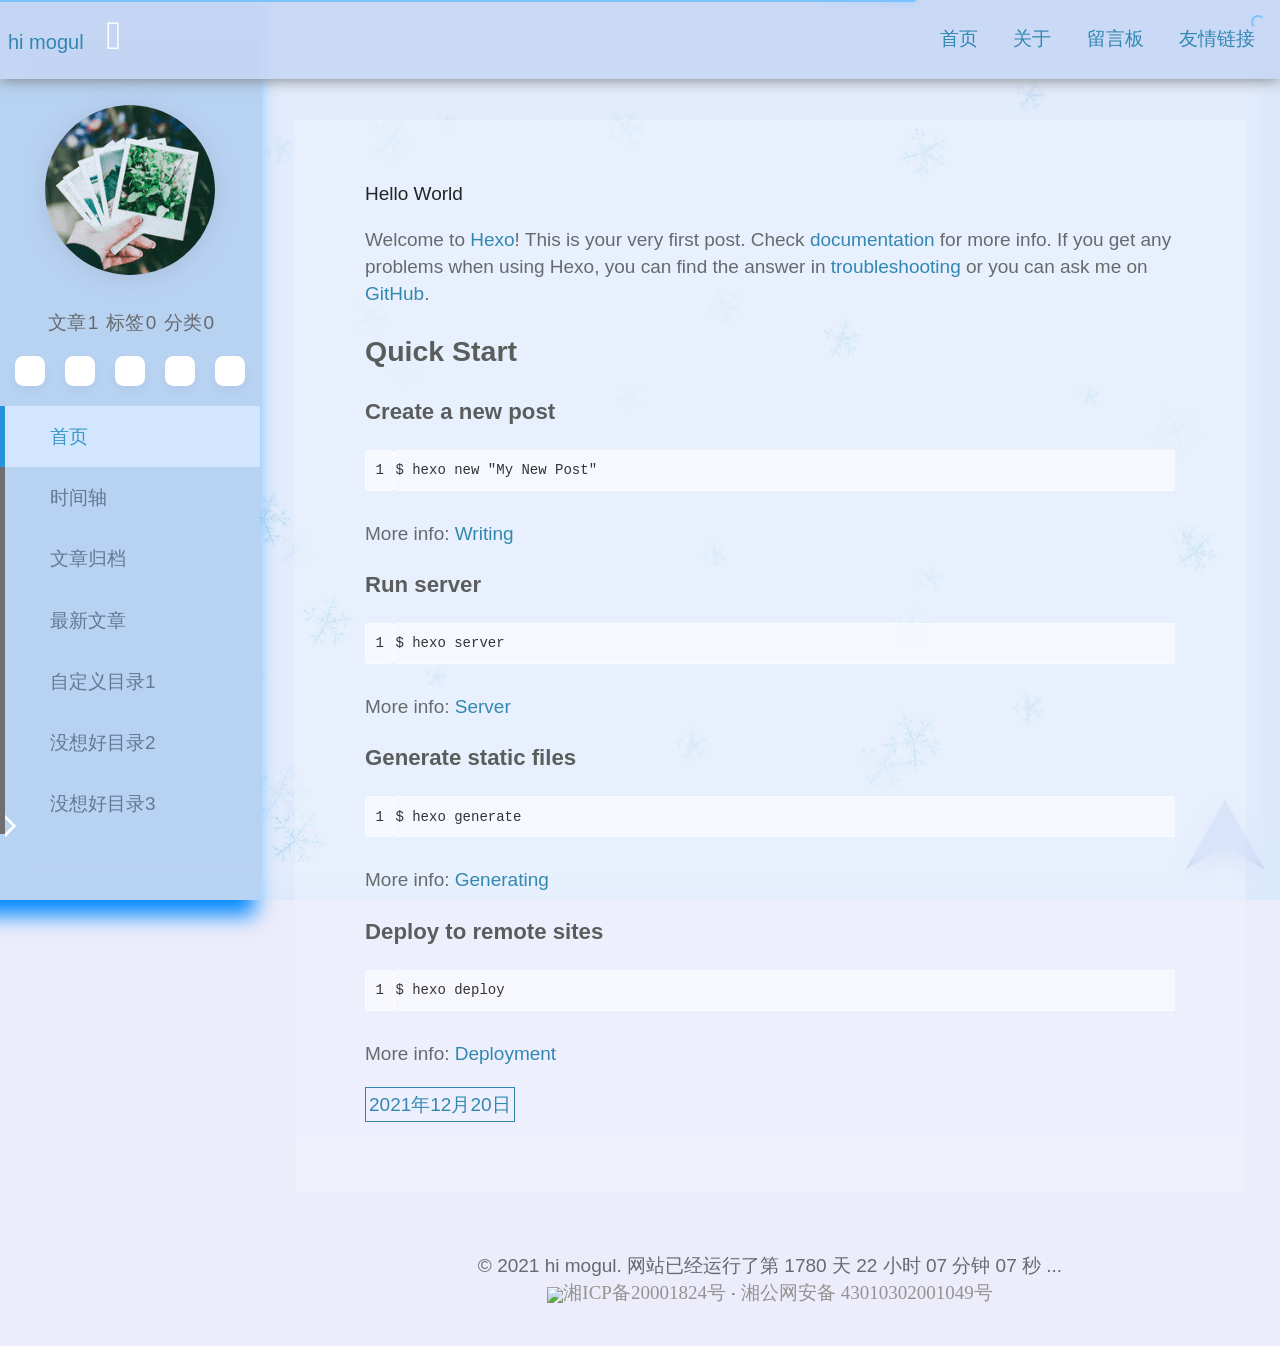
==== commit a08229f1: "Site updated: 2021-12-20 16:28:56" ====
--- a/index.html
+++ b/index.html
@@ -200,13 +200,13 @@
 			<div class="social-btns">
 				
 				
-					<a target="_blank" class="btn GitHub" href="https://github.com/ZHD99/">
+					<a target="_blank" class="btn GitHub" href="https://github.com/Cat-k/">
 						
             		<i class="DearMsDanIconFont icon-git"></i>
 						
         			</a>
 				
-					<a target="_blank" class="btn email" href="mailto:dearmsdan@outlook.com">
+					<a target="_blank" class="btn email" href="mailto:769552240@qq.com">
 						
             		<i class="DearMsDanIconFont icon-youxiang"></i>
 						
@@ -218,7 +218,7 @@
 						
         			</a>
 				
-					<a target="_blank" class="btn qq" href="https://wpa.qq.com/msgrd?v=3&uin=2646405301&site=qq&menu=yes">
+					<a target="_blank" class="btn qq" href="https://wpa.qq.com/msgrd?v=3&uin=769552240&site=qq&menu=yes">
 						
             		<i class="DearMsDanIconFont icon-qq"></i>
 						
@@ -803,7 +803,7 @@
 	var textAnimate = eval(Jscex.compile("async", function () 
 		{
 		    var together = new Date();
-		    together.setFullYear(2019,11, 25); 			//时间年月日，注意月份是0-11
+		    together.setFullYear(2021,12, 20); 			//时间年月日，注意月份是0-11
 		    together.setHours(0);						//小时	
 		    together.setMinutes(0);						//分钟
 		    together.setSeconds(0);						//秒前一位
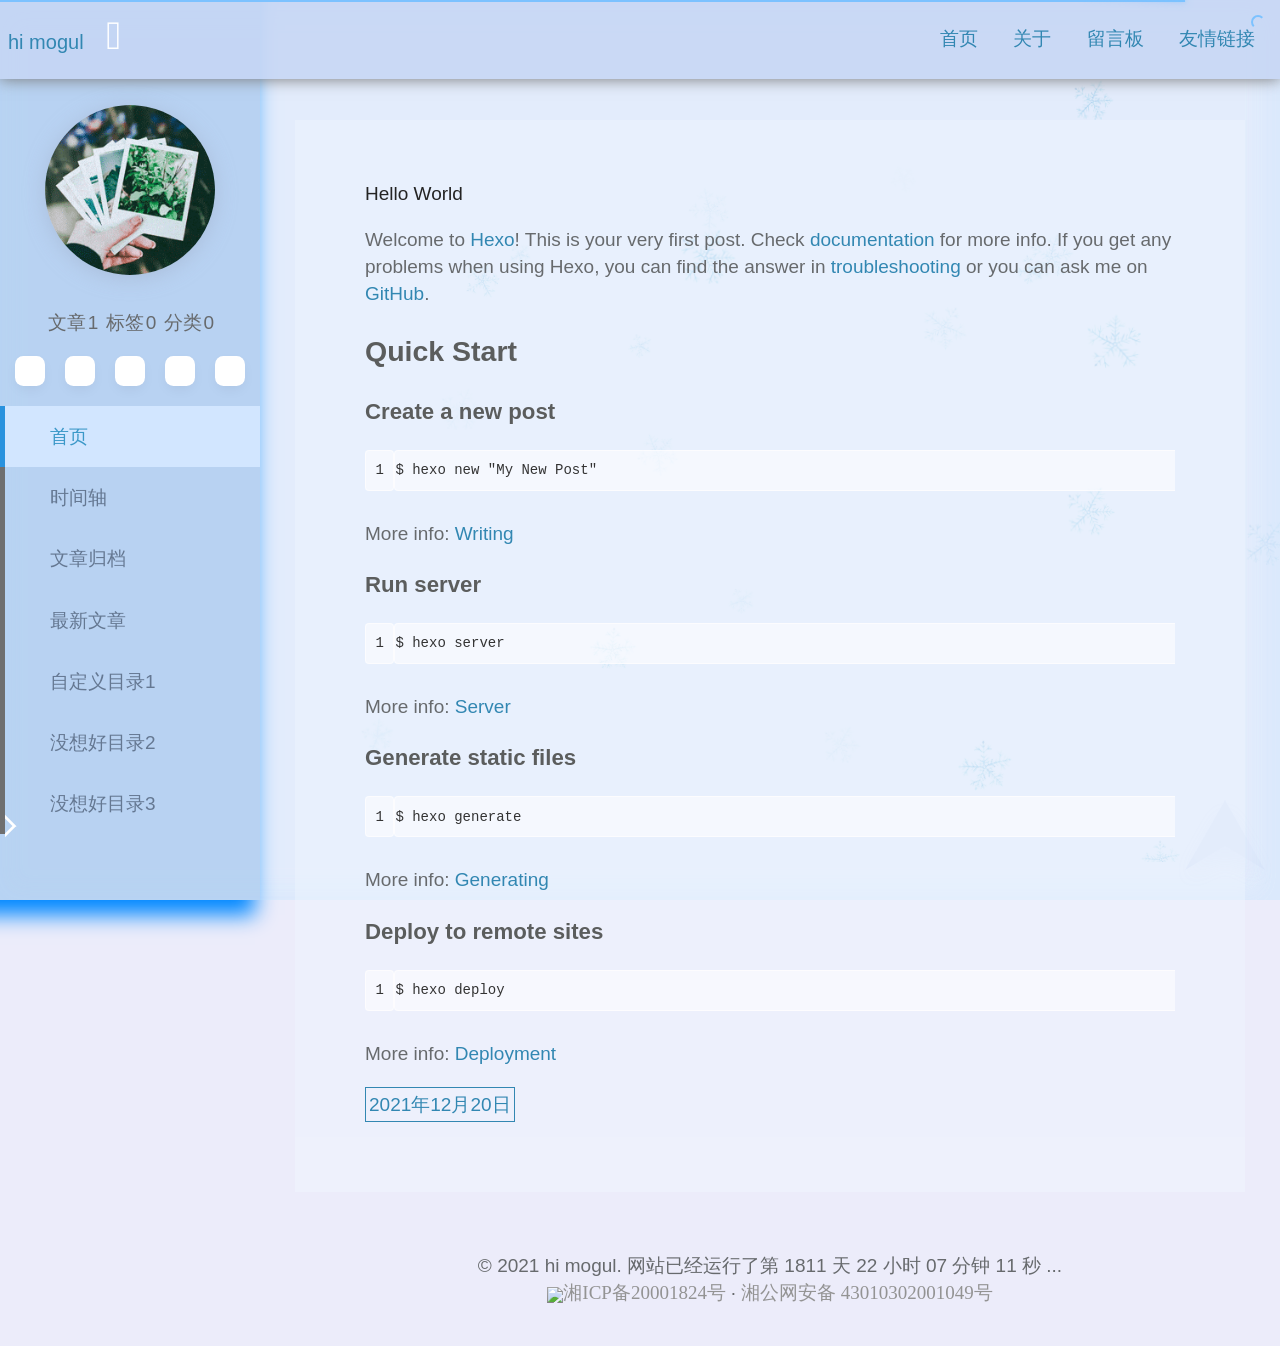
==== commit eaf7e8d2: "Site updated: 2021-12-20 17:37:54" ====
--- a/index.html
+++ b/index.html
@@ -803,7 +803,7 @@
 	var textAnimate = eval(Jscex.compile("async", function () 
 		{
 		    var together = new Date();
-		    together.setFullYear(2021,12, 20); 			//时间年月日，注意月份是0-11
+		    together.setFullYear(2021,11, 20); 			//时间年月日，注意月份是0-11
 		    together.setHours(0);						//小时	
 		    together.setMinutes(0);						//分钟
 		    together.setSeconds(0);						//秒前一位
